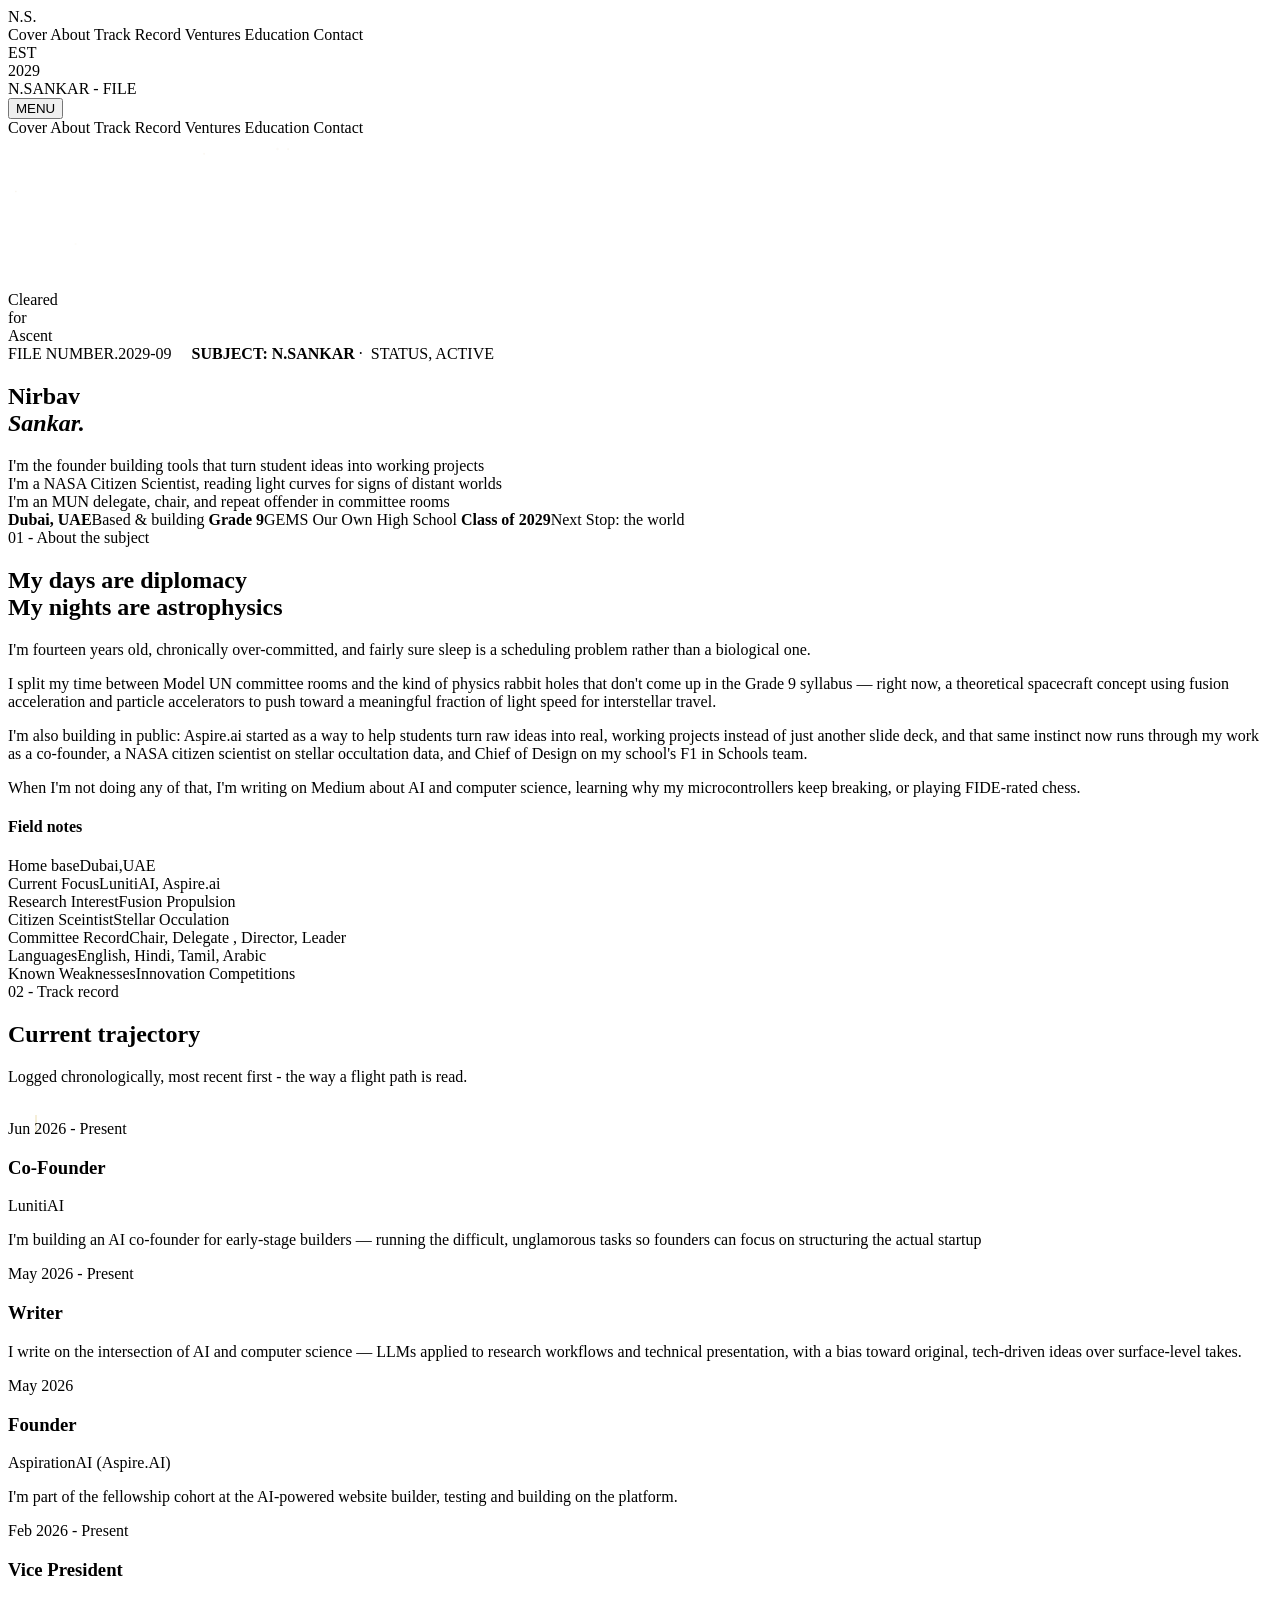
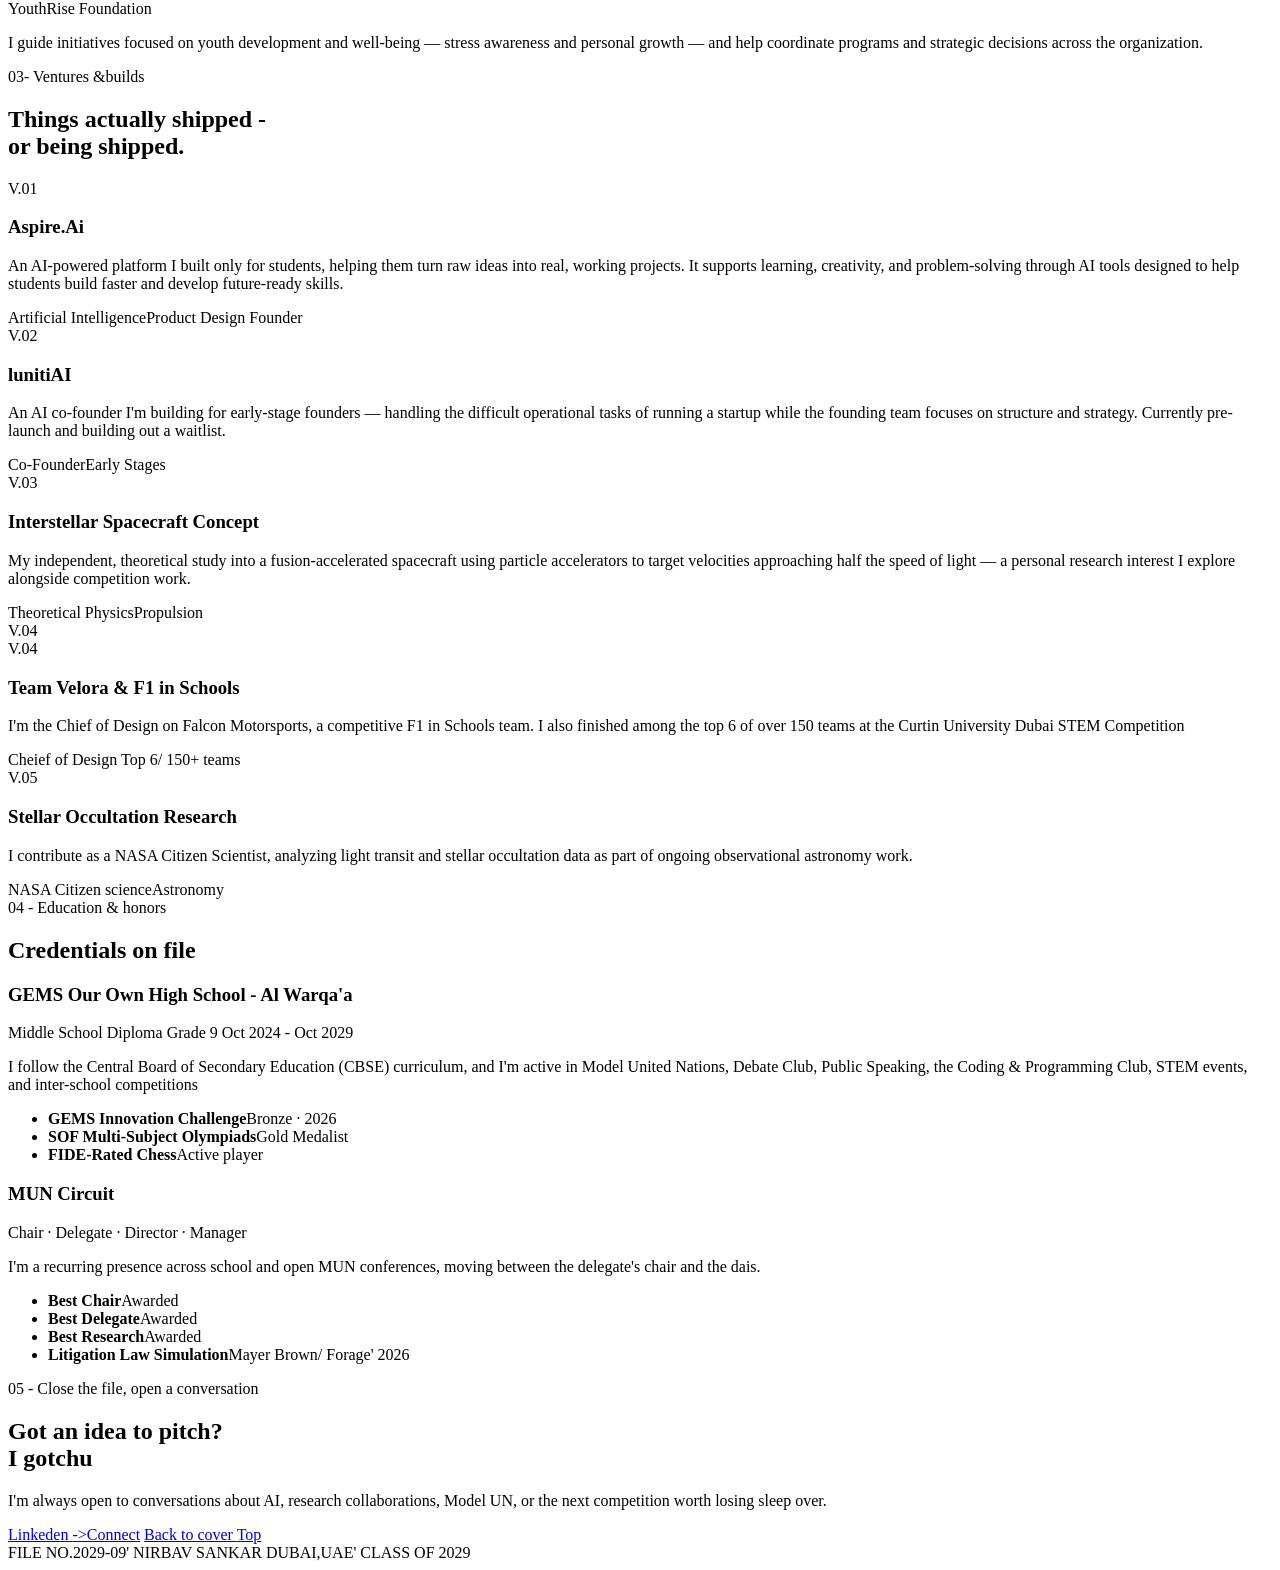
==== index.html @ a1eea2c6 "Jul 10, 2026, 2:09 PM" ====
<!DOCTYPE html>
<html lang="en">
<head>
    <meta charset="UTF-8">
    <meta name="viewport" content="width=device-width, initial-scale=1.0">
    <title>Nirbav Sankar - Case File</title>
    <meta name="description" content="Nirbav Sankar - Founder, Aspire.ai. NASA Citizen Scientist. MUN Delegate. Researcher.">
    <link rel="preconnect" href="https://fonts.googleapis.com">
    <link rel="preconnect" href="https://fonts.gstatic.com" crossorigin >
    <link href="https://fonts.googleapis.com/css2?
     family=Fraunces:opsz,wght@9..144,400,9..144,600,9..144,900&family=Public+Sans:wght@400,500,600,700&family=IBM+Plex+Mono:wght@400,500,600&display=swap" rel="stylesheet">
     <link rel="stylesheet" href="style.css">
</head>
<body>

    <nav class="rail" aria-label="Section navigation">
        <div class="rail_mark"> N.S.</div>
        <div class="rail__tabs" id="railtabs">
            <a class="rail__tab" data-target="hero">Cover</a>
            <a class="rail__tab" data-target="about">About</a>
            <a class="rail__tab" data-target="trajectory">Track Record</a>
            <a class="rail__tab" data-target="ventures">Ventures</a>
            <a class="rail__tab" data-target="education">Education</a>
            <a class="rail__tab" data-target="contact">Contact</a>
        </div>
        <div class="rail__seal">EST<br>2029</div>
      </nav>



      <div class="mobile-bar">
        <div class="mobile-bar_mark">N.SANKAR - FILE</div>
         <button class="mobile-menu" id="mobileToggle">MENU</button>
      </div>
        <div class="mobile-bar_toggle" id="mobileMenu">
            <a data-target="hero">Cover</a>
            <a data-target="about">About</a>
            <a data-target="trajectory">Track Record</a>
            <a data-target="ventures">Ventures</a>
            <a data-target="education">Education</a>
            <a data-target="contact">Contact</a>
         </div>

         
        <section id="hero">
         <canvas id="starfield"></canvas>
         <div class="hero-grid"></div>
         <div class="stamp">Cleared <br>for <br>Ascent</div>
         <div class="hero-content">
            <div class="file-tag">FILE NUMBER.2029&#8209;09 &nbsp; &nbsp; <b> SUBJECT: N.SANKAR</b>&nbsp;·&nbsp; STATUS, ACTIVE</div>
            <h1 class="name">Nirbav<br><em>Sankar.</em></h1>
            <div class="role-lines">
                <div class="role-line">I'm the founder building tools that turn student ideas into working projects</div>
                <div class="role-line">I'm a NASA Citizen Scientist, reading light curves for signs of distant worlds</div>
                <div class="role-line">I'm an MUN delegate, chair, and repeat offender in committee rooms</div>
            </div>
            <div class="hero-meta">
                <span><b>Dubai, UAE</b>Based &amp; building</span>
                <span><b>Grade 9</b>GEMS Our Own High School</span>
                <span><b>Class of 2029</b>Next Stop: the world</span>
            </div>
         </div>
        </section>
        

         <section id="about" class="on-paper">
            <div class="section-inner reveal">
                <div class="section-head">
                    <div class="eyebrow">01 - About the subject</div>
                    <h2>My days are diplomacy <br>My nights are astrophysics</h2>
                </div>
                <div class="about-grid">
                    <div class="about-copy">
                        <p class="lede">I'm fourteen years old, chronically over-committed, and fairly sure sleep is a scheduling problem rather than a biological one.</p>
                        <p>I split my time between Model UN committee rooms and the kind of physics rabbit holes that don't come up in the Grade 9 syllabus — right now, a theoretical spacecraft concept using fusion acceleration and particle accelerators to push toward a meaningful fraction of light speed for interstellar travel.</p>
                        <p>I'm also building in public: Aspire.ai started as a way to help students turn raw ideas into real, working projects instead of just another slide deck, and that same instinct now runs through my work as a co-founder, a NASA citizen scientist on stellar occultation data, and Chief of Design on my school's F1 in Schools team.</p>
                        <p>When I'm not doing any of that, I'm writing on Medium about AI and computer science, learning why my microcontrollers keep breaking, or playing FIDE-rated chess.</p>
                    </div>
                    <div class="dossier-card">
                        <h4>Field notes</h4>
                        <div class="dossier now"><span>Home base</span><span>Dubai,UAE</span></div>
                        <div class="dossier now"><span>Current Focus</span><span>LunitiAI, Aspire.ai</span></div>
                        <div class="dossier now"><span>Research Interest</span><span>Fusion Propulsion</span></div>
                        <div class="dossier now"><span>Citizen Sceintist</span><span>Stellar Occulation</span></div>
                        <div class="dossier now"><span>Committee Record</span><span>Chair, Delegate , Director, Leader</span></div>
                        <div class="dossier now"><span>Languages</span><span>English, Hindi, Tamil, Arabic</span></div>
                        <div class="dossier now"><span>Known Weaknesses</span><span>Innovation Competitions</span></div>
                    </div>
                </div>
            </div>
        </section>


        <section id="trajectory">
            <div class="section inner reveal">
                <div class="section-head">
                    <div class="eyebrow">02 - Track record</div>
                    <h2>Current trajectory</h2>
                    <p>Logged chronologically, most recent first - the way a flight path is read.
                    </p>
                </div>

                <div class="traj-wrap">
                    <div class="traj-line-cool">
                        <svg width="56" height="1" id="trajSvgHolder" style="overflow:visible;">
            <line x1="28" y1="0" x2="28" y2="1600" stroke="rgba(201,162,39,0.18)" stroke-width="2"/>
            <line x1="28" y1="0" x2="28" y2="1600" stroke="var(--brass-bright)" stroke-width="2" id="trajProgress" stroke-dasharray="1600" stroke-dashoffset="1600"/>
            </svg>
                    </div>
                </div>

            <div class="traj-item"></div>
            <div class="traj-node"></div>
            <div class="traj-date">Jun 2026 - Present</div>
            <h3>Co-Founder</h3>
            <div class="org">LunitiAI</div>
            <p class="desc">I'm building an AI co-founder for early-stage builders — running the difficult, unglamorous tasks so founders can focus on structuring the actual startup</p>
            <div>
                <div class="traj-item">
                    <div class="traj-node">
                        <div class="traj-date">May 2026 - Present</div>
                        <h3>Writer</h3>
                        <div class="Medium"></div>
                        <p class="desc">I write on the intersection of AI and computer science — LLMs applied to research workflows and technical presentation, with a bias toward original, tech-driven ideas over surface-level takes.</p>
                    </div>
                    <div class="traj-item">
                        <div class="traj-node"></div>
                        <div class="traj-date"> May 2026</div>
                        <h3>Founder</h3>
                        <div class="org">AspirationAI (Aspire.AI)</div>
                        <p class="desc"> I'm part of the fellowship cohort at the AI-powered website builder, testing and building on the platform. </p>
                    </div>
                    <div class="traj-item">
                        <div class="traj-item"></div>
                        <div class="traj-date">Feb 2026 - Present</div>
                        <h3>Vice President</h3>
                        <div class="org">YouthRise Foundation</div>
                        <p class="desc">I guide initiatives focused on youth development and well-being — stress awareness and personal growth — and help coordinate programs and strategic decisions across the organization.</p>
                    </div>
                </div>
            </div>
            </div>
        </section>

        <section id="ventures" class="on-paper">
            <div class="section-inner reveal">
                <div class="section-head">
                    <div class="eyebrow">03- Ventures &amp;builds</div>
                    <h2>Things actually shipped - <br> or being shipped.</h2>
                </div>
                <div class="venture-list">
                    <div class="venture-code">V.01</div>
                </div>
                <h3>Aspire.Ai</h3>
                <p>An AI-powered platform I built only for students, helping them turn raw ideas into real, working projects. It supports learning, creativity, and problem-solving through AI tools designed to help students build faster and develop future-ready skills.</p>
                <div class="venture-tags"><span>Artificial Intelligence</span><span>Product Design </span><span>Founder</span></div>
            </div>
            <div>
                <div class="venture">
                    <div class="venture-code">V.02</div>
                </div>
                <h3>lunitiAI</h3>
                <p>An AI co-founder I'm building for early-stage founders — handling the difficult operational tasks of running a startup while the founding team focuses on structure and strategy. Currently pre-launch and building out a waitlist.</p>
                <div class="venture-tags"><span>Co-Founder</span><span>Early Stages</span></div>
            </div>
            <div>
                <div class="venture-code">V.03</div>
            </div>
            <h3>Interstellar Spacecraft Concept</h3>
            <p>My independent, theoretical study into a fusion-accelerated spacecraft using particle accelerators to target velocities approaching half the speed of light — a personal research interest I explore alongside competition work.</p>
            <div class="venture-tags"><span>Theoretical Physics</span><span>Propulsion</span></div>
            <div>
                <div>
                    <div class="venture-code">V.04</div>
                </div>
            </div>
            <div class="venture">
                <div class="venture-code">V.04</div>
            </div>
            <h3>Team Velora & F1 in Schools</h3>
            <p>I'm the Chief of Design on Falcon Motorsports, a competitive F1 in Schools team. I also finished among the top 6 of over 150 teams at the Curtin University Dubai STEM Competition</p>
            <div class="vebture-tags'"><span>Cheief of Design</span> <span>Top 6/ 150+ teams</span></div>
            <div>
                <div>
                    <div class="venture">
                        <div class="venture-code">V.05</div>
                    </div>
                    <h3>Stellar Occultation Research</h3>
                    <p>I contribute as a NASA Citizen Scientist, analyzing light transit and stellar occultation data as part of ongoing observational astronomy work.</p>
                    <div class="venture-tags"><span>NASA Citizen science</span><span>Astronomy</span></div>
                </div>
            </div>

        </section>
         



        <section id="education">
            <div class="section-inner reveal">
                <div class="section-head">
                    <div class="eyebrow">04 - Education &amp; honors</div>
                    <h2>Credentials on file</h2>
                </div>
                <div class="ed-grid">
                    <div class="ed-block">
                        <h3>GEMS Our Own High School - Al Warqa'a</h3>
                        <div class="sub">Middle School Diploma Grade 9  Oct 2024 - Oct 2029</div>
                        <p>I follow the Central Board of Secondary Education (CBSE) curriculum, and I'm active in Model United Nations, Debate Club, Public Speaking, the Coding &amp; Programming Club, STEM events, and inter-school competitions</p>
                        <ul class="honor-list">
                            <li><b>GEMS Innovation Challenge</b><span>Bronze · 2026</span></li>
                            <li><b>SOF Multi-Subject Olympiads</b><span>Gold Medalist</span></li>
                            <li><b>FIDE-Rated Chess</b><span>Active player</span></li>
                        </ul>
                    </div>
                    <div class="ed-block">
                        <h3>MUN Circuit</h3>
                        <div class="sub">Chair · Delegate · Director · Manager</div>
                        <p>I'm a recurring presence across school and open MUN conferences, moving between the delegate's chair and the dais.</p>
                        <ul class="honor-list">
                            <li><b>Best Chair</b><span>Awarded</span></li>
                            <li><b>Best Delegate</b><span>Awarded</span></li>
                            <li><b>Best Research</b><span>Awarded</span></li>
                            <li><b>Litigation Law Simulation</S></b><span>Mayer Brown/ Forage' 2026</span></li>
                        </ul>
                    </div>
                </div>
            </div>
        </section>



        <section id="contact">
            <div class="section-inner">
                <div class="contact-inner">
                    <div>
                        <div class="eyebrow">05 - Close the file, open a conversation</div>
                        <h2>Got an idea to pitch?<br>I gotchu</h2>
                        <p>I'm always open to conversations about AI, research collaborations, Model UN, or the next competition worth losing sleep over.</p>
                    </div>
                    <div class="contact-links">
                        <a href="https://www.linkedin.com/in/nirbav-sankar-9b287b400/" target="_blank" rel="noopener">Linkeden <span> ->Connect</span></a>
                        <a href="#hero" data-target="hero">Back to cover <span>Top</span></a>
                    </div>
                </div>
            </div>
        </section>

        <main>

            <footer>
                <span>FILE NO.2029-09' NIRBAV SANKAR</span>
                <span>DUBAI,UAE' CLASS OF 2029</span>
            </footer>

            <script>
               const canvas = document.getElementById('starfield');
  const ctx = canvas.getContext('2d');
  let stars = [];
  function sizeCanvas(){
    canvas.width = canvas.offsetWidth;
    canvas.height = canvas.offsetHeight;
    const count = Math.floor((canvas.width * canvas.height) / 9000);
    stars = Array.from({length: count}, () => ({
      x: Math.random() * canvas.width,
      y: Math.random() * canvas.height,
      r: Math.random() * 1.3 + 0.2,
      phase: Math.random() * Math.PI * 2,
      speed: 0.4 + Math.random() * 0.8
    }));
  }
  let t = 0;
  const prefersReduced = window.matchMedia('(prefers-reduced-motion: reduce)').matches;
  function drawStars(){
    ctx.clearRect(0,0,canvas.width,canvas.height);
    ctx.fillStyle = '#F1E9D8';
    stars.forEach(s => {
      const twinkle = prefersReduced ? 1 : (0.5 + 0.5 * Math.sin(t * s.speed + s.phase));
      ctx.globalAlpha = 0.15 + twinkle * 0.55;
      ctx.beginPath();
      ctx.arc(s.x, s.y, s.r, 0, Math.PI*2);
      ctx.fill();
    });
    ctx.globalAlpha = 1;
    t += 0.02;
    if(!prefersReduced) requestAnimationFrame(drawStars);
  }
  sizeCanvas();
  drawStars();
  window.addEventListener('resize', sizeCanvas);

  // ---------- Reveal on scroll ----------
  const revealEls = document.querySelectorAll('.reveal');
  const io = new IntersectionObserver((entries) => {
    entries.forEach(e => { if(e.isIntersecting) e.target.classList.add('in'); });
  }, { threshold: 0.12 });
  revealEls.forEach(el => io.observe(el));

  // ---------- Trajectory line progress + node activation ----------
  const trajSection = document.getElementById('trajectory');
  const trajProgress = document.getElementById('trajProgress');
  const trajItems = document.querySelectorAll('.traj-item');
  const trajLineHolder = document.getElementById('trajSvgHolder');

  function updateTrajectory(){
    const wrap = document.querySelector('.traj-wrap');
    if(!wrap) return;
    const totalHeight = wrap.offsetHeight;
    trajLineHolder.querySelectorAll('line').forEach(l => {
      l.setAttribute('y2', totalHeight);
    });
    trajProgress.setAttribute('stroke-dasharray', totalHeight);

    const rect = wrap.getBoundingClientRect();
    const viewportCenter = window.innerHeight * 0.6;
    let progressPx = viewportCenter - rect.top;
    progressPx = Math.max(0, Math.min(totalHeight, progressPx));
    trajProgress.setAttribute('stroke-dashoffset', totalHeight - progressPx);

    trajItems.forEach(item => {
      const r = item.getBoundingClientRect();
      if(r.top < viewportCenter){ item.classList.add('active'); }
      else { item.classList.remove('active'); }
    });
  }
  window.addEventListener('scroll', updateTrajectory, { passive:true });
  window.addEventListener('resize', updateTrajectory);
  updateTrajectory();

  // ---------- Nav: active tab + smooth scroll ----------
  const tabs = document.querySelectorAll('.rail__tab, .mobile-menu a, .contact-links a[data-target]');
  const sections = document.querySelectorAll('main section, #hero');
  tabs.forEach(tab => {
    tab.addEventListener('click', (e) => {
      e.preventDefault();
      const id = tab.getAttribute('data-target');
      document.getElementById(id).scrollIntoView({ behavior: prefersReduced ? 'auto' : 'smooth' });
      document.getElementById('mobileMenu').classList.remove('open');
    });
  });

  const railTabs = document.querySelectorAll('.rail__tab');
  const spy = new IntersectionObserver((entries) => {
    entries.forEach(entry => {
      const id = entry.target.id;
      const link = document.querySelector(`.rail__tab[data-target="${id}"]`);
      if(!link) return;
      if(entry.isIntersecting){
        railTabs.forEach(t => t.classList.remove('active'));
        link.classList.add('active');
      }
    });
  }, { threshold: 0.4, rootMargin: '-20% 0px -60% 0px' });
  document.querySelectorAll('main section, #hero').forEach(s => spy.observe(s));

  // ---------- Mobile menu ----------
  document.getElementById('mobileToggle').addEventListener('click', () => {
    document.getElementById('mobileMenu').classList.toggle('open');
  });
</script>
        </main>
      
    
</body>
</html>
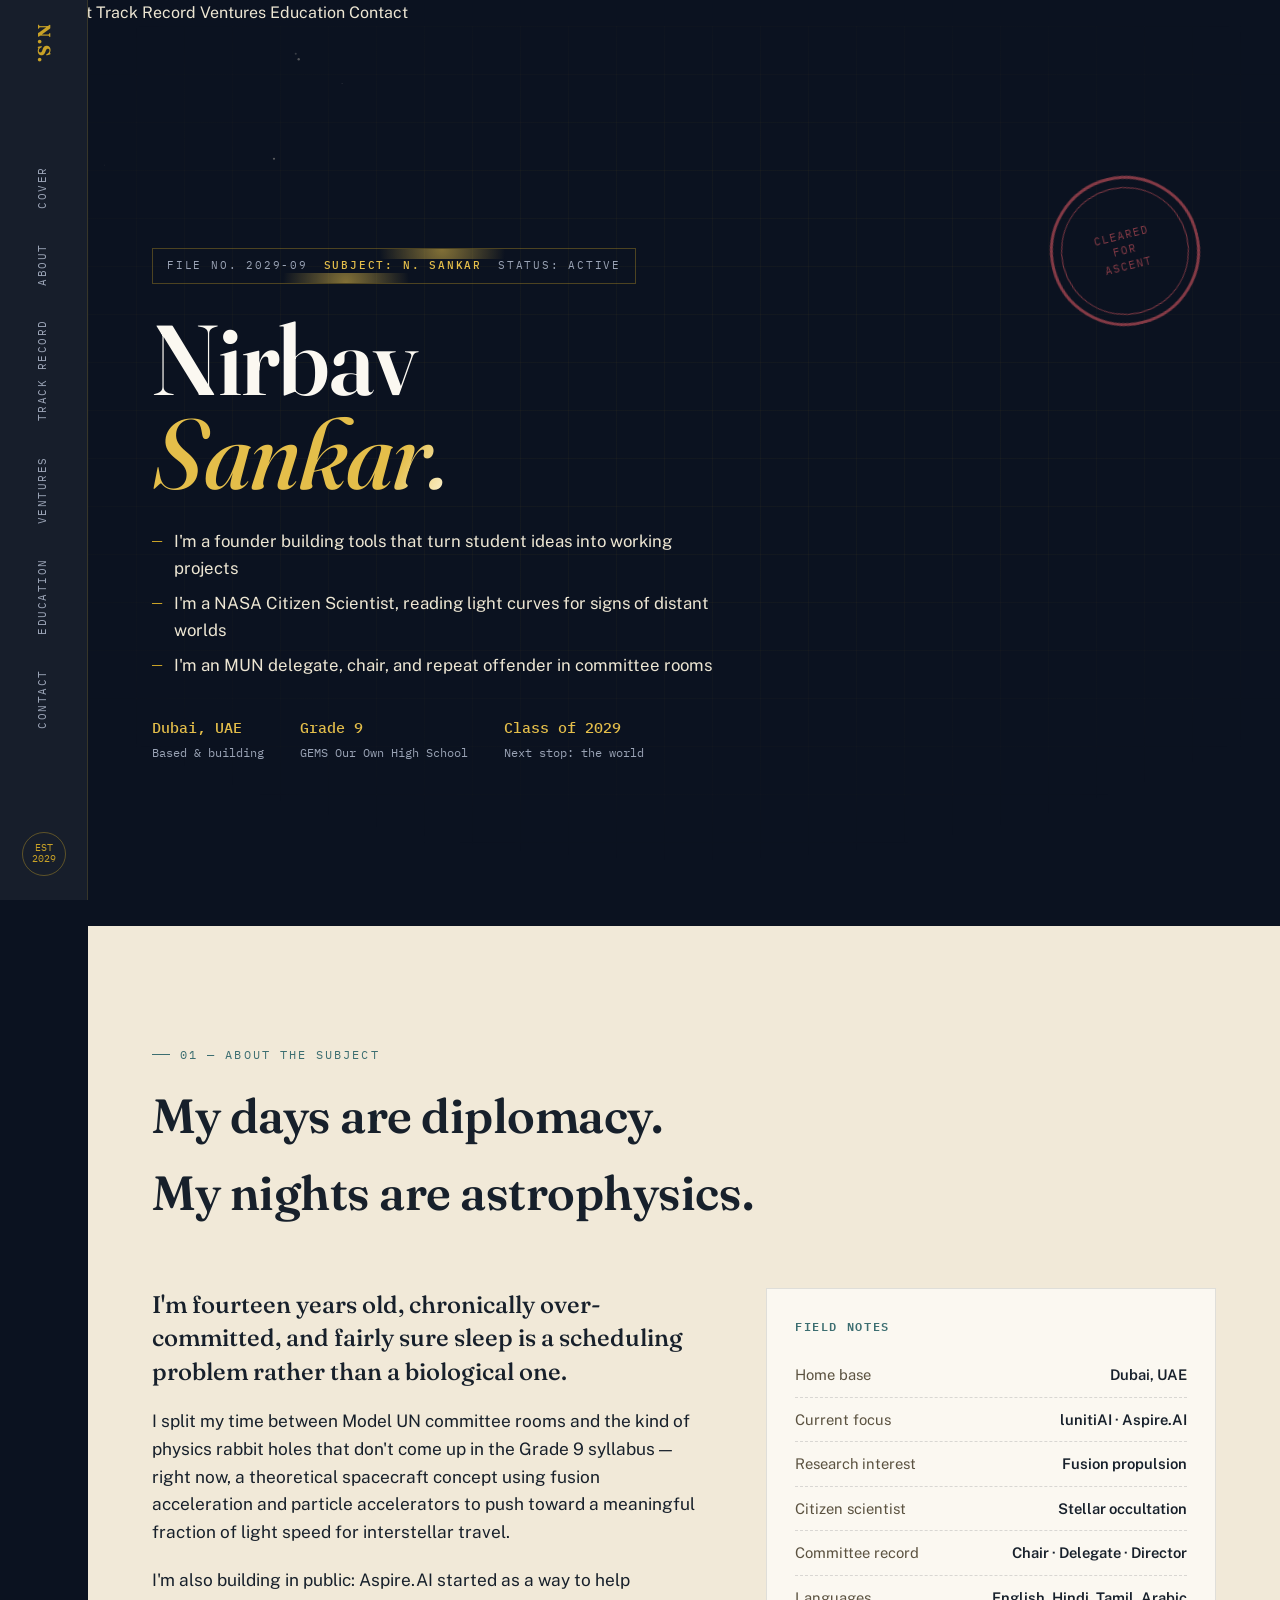
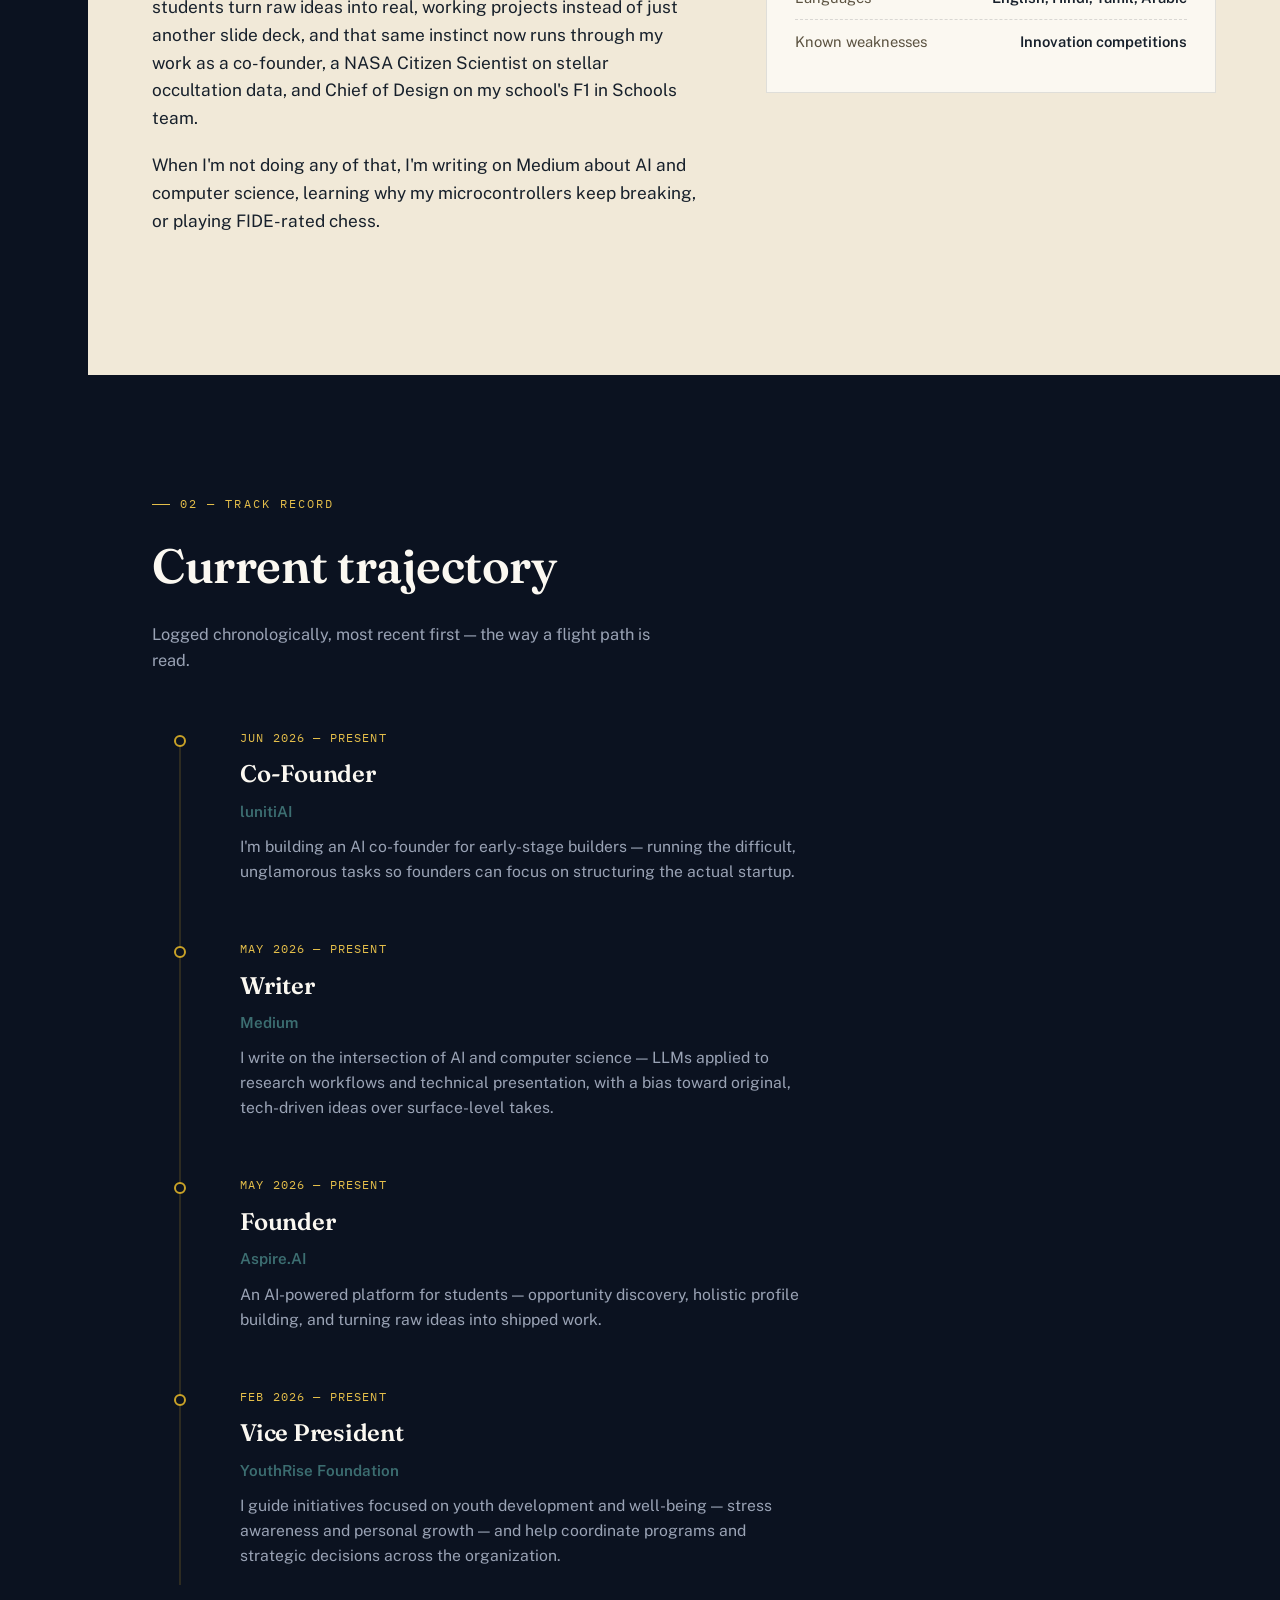
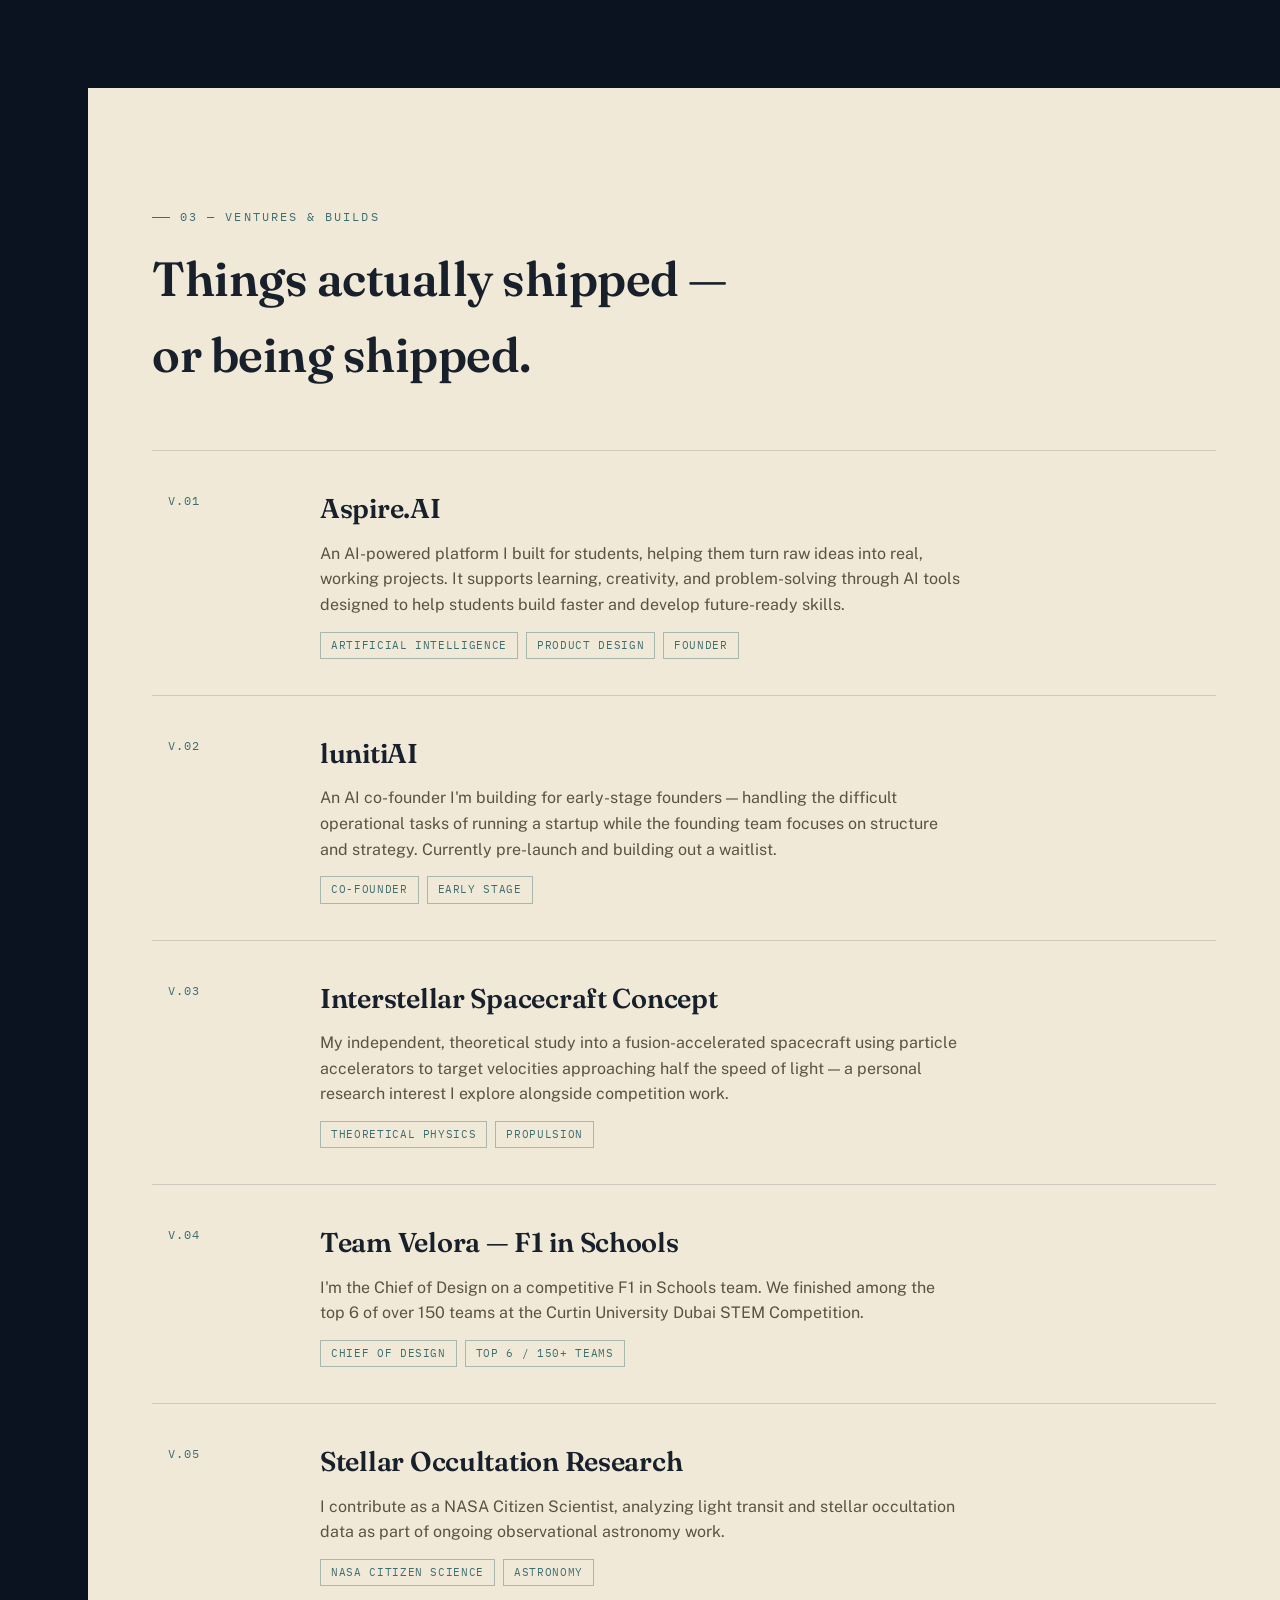
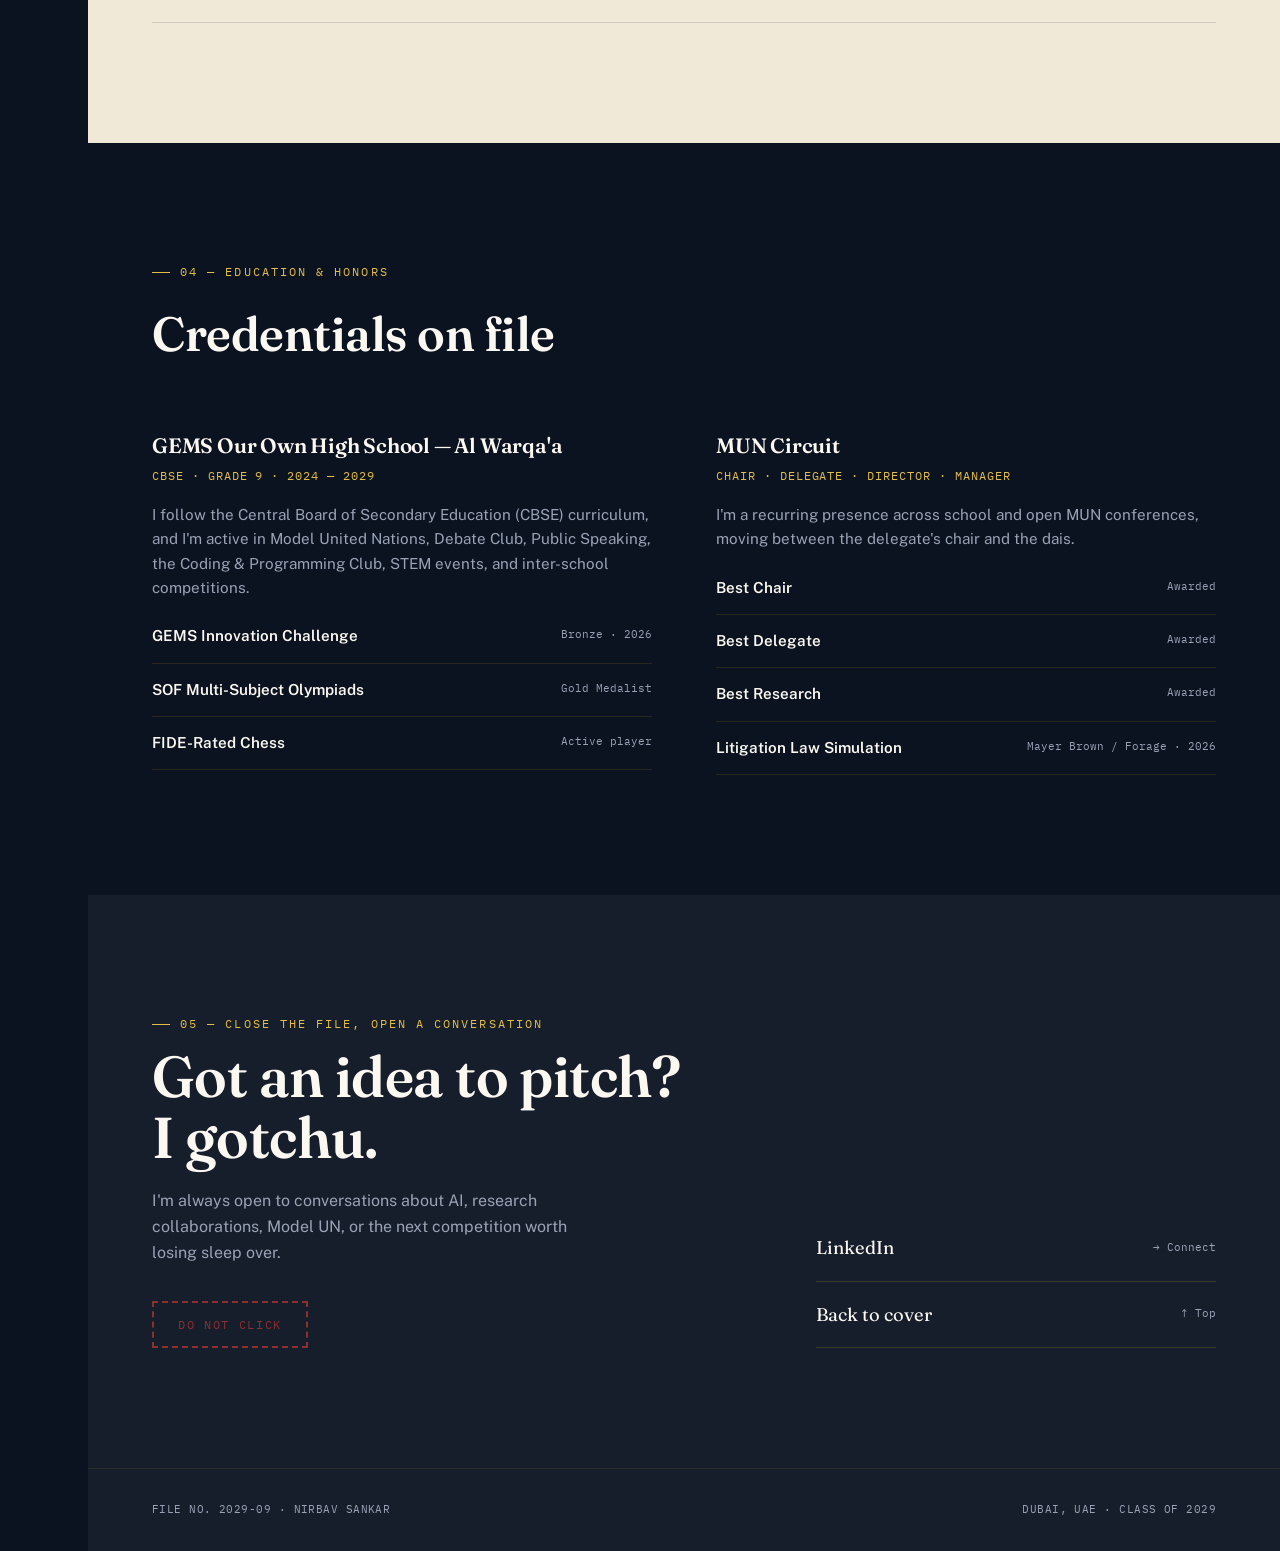
==== commit 3ac6d0e6: "Jul 10, 2026, 2:44 PM" ====
--- a/index.html
+++ b/index.html
@@ -1,260 +1,285 @@
 <!DOCTYPE html>
 <html lang="en">
 <head>
-    <meta charset="UTF-8">
-    <meta name="viewport" content="width=device-width, initial-scale=1.0">
-    <title>Nirbav Sankar - Case File</title>
-    <meta name="description" content="Nirbav Sankar - Founder, Aspire.ai. NASA Citizen Scientist. MUN Delegate. Researcher.">
-    <link rel="preconnect" href="https://fonts.googleapis.com">
-    <link rel="preconnect" href="https://fonts.gstatic.com" crossorigin >
-    <link href="https://fonts.googleapis.com/css2?
-     family=Fraunces:opsz,wght@9..144,400,9..144,600,9..144,900&family=Public+Sans:wght@400,500,600,700&family=IBM+Plex+Mono:wght@400,500,600&display=swap" rel="stylesheet">
-     <link rel="stylesheet" href="style.css">
+  <meta charset="UTF-8">
+  <meta name="viewport" content="width=device-width, initial-scale=1.0">
+  <title>Nirbav Sankar — Case File</title>
+  <meta name="description" content="Nirbav Sankar — Founder, Aspire.AI. NASA Citizen Scientist. MUN Delegate. Researcher.">
+  <link rel="preconnect" href="https://fonts.googleapis.com">
+  <link rel="preconnect" href="https://fonts.gstatic.com" crossorigin>
+  <link href="https://fonts.googleapis.com/css2?family=Fraunces:ital,opsz,wght@0,9..144,400;0,9..144,600;0,9..144,900;1,9..144,500&family=Public+Sans:wght@400;500;600;700&family=IBM+Plex+Mono:wght@400;500;600&display=swap" rel="stylesheet">
+  <link rel="stylesheet" href="style.css">
 </head>
 <body>
 
-    <nav class="rail" aria-label="Section navigation">
-        <div class="rail_mark"> N.S.</div>
-        <div class="rail__tabs" id="railtabs">
-            <a class="rail__tab" data-target="hero">Cover</a>
-            <a class="rail__tab" data-target="about">About</a>
-            <a class="rail__tab" data-target="trajectory">Track Record</a>
-            <a class="rail__tab" data-target="ventures">Ventures</a>
-            <a class="rail__tab" data-target="education">Education</a>
-            <a class="rail__tab" data-target="contact">Contact</a>
-        </div>
-        <div class="rail__seal">EST<br>2029</div>
-      </nav>
-
-
-
-      <div class="mobile-bar">
-        <div class="mobile-bar_mark">N.SANKAR - FILE</div>
-         <button class="mobile-menu" id="mobileToggle">MENU</button>
+  <!-- click spark layer -->
+  <canvas id="sparkCanvas" aria-hidden="true"></canvas>
+
+  <nav class="rail" aria-label="Section navigation">
+    <div class="rail__mark">N.S.</div>
+    <div class="rail__tabs" id="railTabs">
+      <a class="rail__tab" data-target="hero" data-text="Cover">Cover</a>
+      <a class="rail__tab" data-target="about" data-text="About">About</a>
+      <a class="rail__tab" data-target="trajectory" data-text="Track Record">Track Record</a>
+      <a class="rail__tab" data-target="ventures" data-text="Ventures">Ventures</a>
+      <a class="rail__tab" data-target="education" data-text="Education">Education</a>
+      <a class="rail__tab" data-target="contact" data-text="Contact">Contact</a>
+    </div>
+    <div class="rail__seal" id="railSeal" title="">EST<br>2029</div>
+  </nav>
+
+  <div class="mobile-bar">
+    <div class="mobile-bar__mark">N.SANKAR — FILE</div>
+    <button class="mobile-bar__toggle" id="mobileToggle" aria-expanded="false" aria-controls="mobileMenu">Menu</button>
+  </div>
+  <div class="mobile-menu" id="mobileMenu">
+    <a data-target="hero">Cover</a>
+    <a data-target="about">About</a>
+    <a data-target="trajectory">Track Record</a>
+    <a data-target="ventures">Ventures</a>
+    <a data-target="education">Education</a>
+    <a data-target="contact">Contact</a>
+  </div>
+
+  <main>
+
+    <!-- ================= HERO ================= -->
+    <section id="hero">
+      <canvas id="starfield"></canvas>
+      <div class="hero-grid"></div>
+      <div class="stamp" id="stamp">Cleared<br>for<br>Ascent</div>
+      <div class="hero-content">
+        <div class="file-tag star-border"><span>FILE NO. 2029-09</span><b>SUBJECT: N. SANKAR</b><span>STATUS: ACTIVE</span></div>
+        <h1 class="name"><span class="decrypt" data-text="Nirbav">Nirbav</span><br><em class="decrypt shiny" data-text="Sankar.">Sankar.</em></h1>
+        <div class="role-lines">
+          <div class="role-line">I'm a founder building tools that turn student ideas into working projects</div>
+          <div class="role-line">I'm a NASA Citizen Scientist, reading light curves for signs of distant worlds</div>
+          <div class="role-line">I'm an MUN delegate, chair, and repeat offender in committee rooms</div>
+        </div>
+        <div class="hero-meta">
+          <span><b>Dubai, UAE</b>Based &amp; building</span>
+          <span><b>Grade 9</b>GEMS Our Own High School</span>
+          <span><b>Class of 2029</b>Next stop: the world</span>
+        </div>
       </div>
-        <div class="mobile-bar_toggle" id="mobileMenu">
-            <a data-target="hero">Cover</a>
-            <a data-target="about">About</a>
-            <a data-target="trajectory">Track Record</a>
-            <a data-target="ventures">Ventures</a>
-            <a data-target="education">Education</a>
-            <a data-target="contact">Contact</a>
-         </div>
-
-         
-        <section id="hero">
-         <canvas id="starfield"></canvas>
-         <div class="hero-grid"></div>
-         <div class="stamp">Cleared <br>for <br>Ascent</div>
-         <div class="hero-content">
-            <div class="file-tag">FILE NUMBER.2029&#8209;09 &nbsp; &nbsp; <b> SUBJECT: N.SANKAR</b>&nbsp;·&nbsp; STATUS, ACTIVE</div>
-            <h1 class="name">Nirbav<br><em>Sankar.</em></h1>
-            <div class="role-lines">
-                <div class="role-line">I'm the founder building tools that turn student ideas into working projects</div>
-                <div class="role-line">I'm a NASA Citizen Scientist, reading light curves for signs of distant worlds</div>
-                <div class="role-line">I'm an MUN delegate, chair, and repeat offender in committee rooms</div>
-            </div>
-            <div class="hero-meta">
-                <span><b>Dubai, UAE</b>Based &amp; building</span>
-                <span><b>Grade 9</b>GEMS Our Own High School</span>
-                <span><b>Class of 2029</b>Next Stop: the world</span>
-            </div>
-         </div>
-        </section>
-        
-
-         <section id="about" class="on-paper">
-            <div class="section-inner reveal">
-                <div class="section-head">
-                    <div class="eyebrow">01 - About the subject</div>
-                    <h2>My days are diplomacy <br>My nights are astrophysics</h2>
-                </div>
-                <div class="about-grid">
-                    <div class="about-copy">
-                        <p class="lede">I'm fourteen years old, chronically over-committed, and fairly sure sleep is a scheduling problem rather than a biological one.</p>
-                        <p>I split my time between Model UN committee rooms and the kind of physics rabbit holes that don't come up in the Grade 9 syllabus — right now, a theoretical spacecraft concept using fusion acceleration and particle accelerators to push toward a meaningful fraction of light speed for interstellar travel.</p>
-                        <p>I'm also building in public: Aspire.ai started as a way to help students turn raw ideas into real, working projects instead of just another slide deck, and that same instinct now runs through my work as a co-founder, a NASA citizen scientist on stellar occultation data, and Chief of Design on my school's F1 in Schools team.</p>
-                        <p>When I'm not doing any of that, I'm writing on Medium about AI and computer science, learning why my microcontrollers keep breaking, or playing FIDE-rated chess.</p>
-                    </div>
-                    <div class="dossier-card">
-                        <h4>Field notes</h4>
-                        <div class="dossier now"><span>Home base</span><span>Dubai,UAE</span></div>
-                        <div class="dossier now"><span>Current Focus</span><span>LunitiAI, Aspire.ai</span></div>
-                        <div class="dossier now"><span>Research Interest</span><span>Fusion Propulsion</span></div>
-                        <div class="dossier now"><span>Citizen Sceintist</span><span>Stellar Occulation</span></div>
-                        <div class="dossier now"><span>Committee Record</span><span>Chair, Delegate , Director, Leader</span></div>
-                        <div class="dossier now"><span>Languages</span><span>English, Hindi, Tamil, Arabic</span></div>
-                        <div class="dossier now"><span>Known Weaknesses</span><span>Innovation Competitions</span></div>
-                    </div>
-                </div>
-            </div>
-        </section>
-
-
-        <section id="trajectory">
-            <div class="section inner reveal">
-                <div class="section-head">
-                    <div class="eyebrow">02 - Track record</div>
-                    <h2>Current trajectory</h2>
-                    <p>Logged chronologically, most recent first - the way a flight path is read.
-                    </p>
-                </div>
-
-                <div class="traj-wrap">
-                    <div class="traj-line-cool">
-                        <svg width="56" height="1" id="trajSvgHolder" style="overflow:visible;">
-            <line x1="28" y1="0" x2="28" y2="1600" stroke="rgba(201,162,39,0.18)" stroke-width="2"/>
-            <line x1="28" y1="0" x2="28" y2="1600" stroke="var(--brass-bright)" stroke-width="2" id="trajProgress" stroke-dasharray="1600" stroke-dashoffset="1600"/>
+    </section>
+
+    <!-- ================= ABOUT ================= -->
+    <section id="about" class="on-paper">
+      <div class="section-inner reveal">
+        <div class="section-head">
+          <div class="eyebrow">01 — About the subject</div>
+          <h2>My days are diplomacy.<br>My nights are astrophysics.</h2>
+        </div>
+        <div class="about-grid">
+          <div class="about-copy">
+            <p class="lede">I'm fourteen years old, chronically over-committed, and fairly sure sleep is a scheduling problem rather than a biological one.</p>
+            <p>I split my time between Model UN committee rooms and the kind of physics rabbit holes that don't come up in the Grade 9 syllabus — right now, a theoretical spacecraft concept using fusion acceleration and particle accelerators to push toward a meaningful fraction of light speed for interstellar travel.</p>
+            <p>I'm also building in public: Aspire.AI started as a way to help students turn raw ideas into real, working projects instead of just another slide deck, and that same instinct now runs through my work as a co-founder, a NASA Citizen Scientist on stellar occultation data, and Chief of Design on my school's F1 in Schools team.</p>
+            <p>When I'm not doing any of that, I'm writing on Medium about AI and computer science, learning why my microcontrollers keep breaking, or playing FIDE-rated chess.</p>
+          </div>
+          <div class="dossier-card spotlight">
+            <h4>Field notes</h4>
+            <div class="dossier-row"><span>Home base</span><span>Dubai, UAE</span></div>
+            <div class="dossier-row"><span>Current focus</span><span>lunitiAI · Aspire.AI</span></div>
+            <div class="dossier-row"><span>Research interest</span><span>Fusion propulsion</span></div>
+            <div class="dossier-row"><span>Citizen scientist</span><span>Stellar occultation</span></div>
+            <div class="dossier-row"><span>Committee record</span><span>Chair · Delegate · Director</span></div>
+            <div class="dossier-row"><span>Languages</span><span>English, Hindi, Tamil, Arabic</span></div>
+            <div class="dossier-row"><span>Known weaknesses</span><span>Innovation competitions</span></div>
+          </div>
+        </div>
+      </div>
+    </section>
+
+    <!-- ================= TRAJECTORY ================= -->
+    <section id="trajectory">
+      <div class="section-inner reveal">
+        <div class="section-head">
+          <div class="eyebrow">02 — Track record</div>
+          <h2>Current trajectory</h2>
+          <p>Logged chronologically, most recent first — the way a flight path is read.</p>
+        </div>
+
+        <div class="traj-wrap">
+          <div class="traj-line-col">
+            <svg width="56" height="1" id="trajSvgHolder" style="overflow:visible;">
+              <line x1="28" y1="0" x2="28" y2="1600" stroke="rgba(201,162,39,0.18)" stroke-width="2"/>
+              <line x1="28" y1="0" x2="28" y2="1600" stroke="var(--brass-bright)" stroke-width="2" id="trajProgress" stroke-dasharray="1600" stroke-dashoffset="1600"/>
             </svg>
-                    </div>
-                </div>
-
-            <div class="traj-item"></div>
-            <div class="traj-node"></div>
-            <div class="traj-date">Jun 2026 - Present</div>
-            <h3>Co-Founder</h3>
-            <div class="org">LunitiAI</div>
-            <p class="desc">I'm building an AI co-founder for early-stage builders — running the difficult, unglamorous tasks so founders can focus on structuring the actual startup</p>
+          </div>
+
+          <div class="traj-items">
+            <div class="traj-item">
+              <div class="traj-node"></div>
+              <div class="traj-date">Jun 2026 — Present</div>
+              <h3>Co-Founder</h3>
+              <div class="org">lunitiAI</div>
+              <p class="desc">I'm building an AI co-founder for early-stage builders — running the difficult, unglamorous tasks so founders can focus on structuring the actual startup.</p>
+            </div>
+
+            <div class="traj-item">
+              <div class="traj-node"></div>
+              <div class="traj-date">May 2026 — Present</div>
+              <h3>Writer</h3>
+              <div class="org">Medium</div>
+              <p class="desc">I write on the intersection of AI and computer science — LLMs applied to research workflows and technical presentation, with a bias toward original, tech-driven ideas over surface-level takes.</p>
+            </div>
+
+            <div class="traj-item">
+              <div class="traj-node"></div>
+              <div class="traj-date">May 2026 — Present</div>
+              <h3>Founder</h3>
+              <div class="org">Aspire.AI</div>
+              <p class="desc">An AI-powered platform for students — opportunity discovery, holistic profile building, and turning raw ideas into shipped work.</p>
+            </div>
+
+            <div class="traj-item">
+              <div class="traj-node"></div>
+              <div class="traj-date">Feb 2026 — Present</div>
+              <h3>Vice President</h3>
+              <div class="org">YouthRise Foundation</div>
+              <p class="desc">I guide initiatives focused on youth development and well-being — stress awareness and personal growth — and help coordinate programs and strategic decisions across the organization.</p>
+            </div>
+          </div>
+        </div>
+      </div>
+    </section>
+
+    <!-- ================= VENTURES ================= -->
+    <section id="ventures" class="on-paper">
+      <div class="section-inner reveal">
+        <div class="section-head">
+          <div class="eyebrow">03 — Ventures &amp; builds</div>
+          <h2>Things actually shipped —<br>or being shipped.</h2>
+        </div>
+        <div class="venture-list">
+
+          <div class="venture spotlight">
+            <div class="venture-code">V.01</div>
             <div>
-                <div class="traj-item">
-                    <div class="traj-node">
-                        <div class="traj-date">May 2026 - Present</div>
-                        <h3>Writer</h3>
-                        <div class="Medium"></div>
-                        <p class="desc">I write on the intersection of AI and computer science — LLMs applied to research workflows and technical presentation, with a bias toward original, tech-driven ideas over surface-level takes.</p>
-                    </div>
-                    <div class="traj-item">
-                        <div class="traj-node"></div>
-                        <div class="traj-date"> May 2026</div>
-                        <h3>Founder</h3>
-                        <div class="org">AspirationAI (Aspire.AI)</div>
-                        <p class="desc"> I'm part of the fellowship cohort at the AI-powered website builder, testing and building on the platform. </p>
-                    </div>
-                    <div class="traj-item">
-                        <div class="traj-item"></div>
-                        <div class="traj-date">Feb 2026 - Present</div>
-                        <h3>Vice President</h3>
-                        <div class="org">YouthRise Foundation</div>
-                        <p class="desc">I guide initiatives focused on youth development and well-being — stress awareness and personal growth — and help coordinate programs and strategic decisions across the organization.</p>
-                    </div>
-                </div>
-            </div>
-            </div>
-        </section>
-
-        <section id="ventures" class="on-paper">
-            <div class="section-inner reveal">
-                <div class="section-head">
-                    <div class="eyebrow">03- Ventures &amp;builds</div>
-                    <h2>Things actually shipped - <br> or being shipped.</h2>
-                </div>
-                <div class="venture-list">
-                    <div class="venture-code">V.01</div>
-                </div>
-                <h3>Aspire.Ai</h3>
-                <p>An AI-powered platform I built only for students, helping them turn raw ideas into real, working projects. It supports learning, creativity, and problem-solving through AI tools designed to help students build faster and develop future-ready skills.</p>
-                <div class="venture-tags"><span>Artificial Intelligence</span><span>Product Design </span><span>Founder</span></div>
-            </div>
+              <h3>Aspire.AI</h3>
+              <p>An AI-powered platform I built for students, helping them turn raw ideas into real, working projects. It supports learning, creativity, and problem-solving through AI tools designed to help students build faster and develop future-ready skills.</p>
+              <div class="venture-tags"><span>Artificial Intelligence</span><span>Product Design</span><span>Founder</span></div>
+            </div>
+          </div>
+
+          <div class="venture spotlight">
+            <div class="venture-code">V.02</div>
             <div>
-                <div class="venture">
-                    <div class="venture-code">V.02</div>
-                </div>
-                <h3>lunitiAI</h3>
-                <p>An AI co-founder I'm building for early-stage founders — handling the difficult operational tasks of running a startup while the founding team focuses on structure and strategy. Currently pre-launch and building out a waitlist.</p>
-                <div class="venture-tags"><span>Co-Founder</span><span>Early Stages</span></div>
-            </div>
+              <h3>lunitiAI</h3>
+              <p>An AI co-founder I'm building for early-stage founders — handling the difficult operational tasks of running a startup while the founding team focuses on structure and strategy. Currently pre-launch and building out a waitlist.</p>
+              <div class="venture-tags"><span>Co-Founder</span><span>Early Stage</span></div>
+            </div>
+          </div>
+
+          <div class="venture spotlight">
+            <div class="venture-code">V.03</div>
             <div>
-                <div class="venture-code">V.03</div>
-            </div>
-            <h3>Interstellar Spacecraft Concept</h3>
-            <p>My independent, theoretical study into a fusion-accelerated spacecraft using particle accelerators to target velocities approaching half the speed of light — a personal research interest I explore alongside competition work.</p>
-            <div class="venture-tags"><span>Theoretical Physics</span><span>Propulsion</span></div>
+              <h3>Interstellar Spacecraft Concept</h3>
+              <p>My independent, theoretical study into a fusion-accelerated spacecraft using particle accelerators to target velocities approaching half the speed of light — a personal research interest I explore alongside competition work.</p>
+              <div class="venture-tags"><span>Theoretical Physics</span><span>Propulsion</span></div>
+            </div>
+          </div>
+
+          <div class="venture spotlight">
+            <div class="venture-code">V.04</div>
             <div>
-                <div>
-                    <div class="venture-code">V.04</div>
-                </div>
-            </div>
-            <div class="venture">
-                <div class="venture-code">V.04</div>
-            </div>
-            <h3>Team Velora & F1 in Schools</h3>
-            <p>I'm the Chief of Design on Falcon Motorsports, a competitive F1 in Schools team. I also finished among the top 6 of over 150 teams at the Curtin University Dubai STEM Competition</p>
-            <div class="vebture-tags'"><span>Cheief of Design</span> <span>Top 6/ 150+ teams</span></div>
+              <h3>Team Velora — F1 in Schools</h3>
+              <p>I'm the Chief of Design on a competitive F1 in Schools team. We finished among the top 6 of over 150 teams at the Curtin University Dubai STEM Competition.</p>
+              <div class="venture-tags"><span>Chief of Design</span><span>Top 6 / 150+ teams</span></div>
+            </div>
+          </div>
+
+          <div class="venture spotlight">
+            <div class="venture-code">V.05</div>
             <div>
-                <div>
-                    <div class="venture">
-                        <div class="venture-code">V.05</div>
-                    </div>
-                    <h3>Stellar Occultation Research</h3>
-                    <p>I contribute as a NASA Citizen Scientist, analyzing light transit and stellar occultation data as part of ongoing observational astronomy work.</p>
-                    <div class="venture-tags"><span>NASA Citizen science</span><span>Astronomy</span></div>
-                </div>
-            </div>
-
-        </section>
-         
-
-
-
-        <section id="education">
-            <div class="section-inner reveal">
-                <div class="section-head">
-                    <div class="eyebrow">04 - Education &amp; honors</div>
-                    <h2>Credentials on file</h2>
-                </div>
-                <div class="ed-grid">
-                    <div class="ed-block">
-                        <h3>GEMS Our Own High School - Al Warqa'a</h3>
-                        <div class="sub">Middle School Diploma Grade 9  Oct 2024 - Oct 2029</div>
-                        <p>I follow the Central Board of Secondary Education (CBSE) curriculum, and I'm active in Model United Nations, Debate Club, Public Speaking, the Coding &amp; Programming Club, STEM events, and inter-school competitions</p>
-                        <ul class="honor-list">
-                            <li><b>GEMS Innovation Challenge</b><span>Bronze · 2026</span></li>
-                            <li><b>SOF Multi-Subject Olympiads</b><span>Gold Medalist</span></li>
-                            <li><b>FIDE-Rated Chess</b><span>Active player</span></li>
-                        </ul>
-                    </div>
-                    <div class="ed-block">
-                        <h3>MUN Circuit</h3>
-                        <div class="sub">Chair · Delegate · Director · Manager</div>
-                        <p>I'm a recurring presence across school and open MUN conferences, moving between the delegate's chair and the dais.</p>
-                        <ul class="honor-list">
-                            <li><b>Best Chair</b><span>Awarded</span></li>
-                            <li><b>Best Delegate</b><span>Awarded</span></li>
-                            <li><b>Best Research</b><span>Awarded</span></li>
-                            <li><b>Litigation Law Simulation</S></b><span>Mayer Brown/ Forage' 2026</span></li>
-                        </ul>
-                    </div>
-                </div>
-            </div>
-        </section>
-
-
-
-        <section id="contact">
-            <div class="section-inner">
-                <div class="contact-inner">
-                    <div>
-                        <div class="eyebrow">05 - Close the file, open a conversation</div>
-                        <h2>Got an idea to pitch?<br>I gotchu</h2>
-                        <p>I'm always open to conversations about AI, research collaborations, Model UN, or the next competition worth losing sleep over.</p>
-                    </div>
-                    <div class="contact-links">
-                        <a href="https://www.linkedin.com/in/nirbav-sankar-9b287b400/" target="_blank" rel="noopener">Linkeden <span> ->Connect</span></a>
-                        <a href="#hero" data-target="hero">Back to cover <span>Top</span></a>
-                    </div>
-                </div>
-            </div>
-        </section>
-
-        <main>
-
-            <footer>
-                <span>FILE NO.2029-09' NIRBAV SANKAR</span>
-                <span>DUBAI,UAE' CLASS OF 2029</span>
-            </footer>
-
-            <script>
-               const canvas = document.getElementById('starfield');
+              <h3>Stellar Occultation Research</h3>
+              <p>I contribute as a NASA Citizen Scientist, analyzing light transit and stellar occultation data as part of ongoing observational astronomy work.</p>
+              <div class="venture-tags"><span>NASA Citizen Science</span><span>Astronomy</span></div>
+            </div>
+          </div>
+
+        </div>
+      </div>
+    </section>
+
+    <!-- ================= EDUCATION ================= -->
+    <section id="education">
+      <div class="section-inner reveal">
+        <div class="section-head">
+          <div class="eyebrow">04 — Education &amp; honors</div>
+          <h2>Credentials on file</h2>
+        </div>
+        <div class="ed-grid">
+          <div class="ed-block">
+            <h3>GEMS Our Own High School — Al Warqa'a</h3>
+            <div class="sub">CBSE · Grade 9 · 2024 — 2029</div>
+            <p>I follow the Central Board of Secondary Education (CBSE) curriculum, and I'm active in Model United Nations, Debate Club, Public Speaking, the Coding &amp; Programming Club, STEM events, and inter-school competitions.</p>
+            <ul class="honor-list">
+              <li><b>GEMS Innovation Challenge</b><span>Bronze · 2026</span></li>
+              <li><b>SOF Multi-Subject Olympiads</b><span>Gold Medalist</span></li>
+              <li><b>FIDE-Rated Chess</b><span>Active player</span></li>
+            </ul>
+          </div>
+          <div class="ed-block">
+            <h3>MUN Circuit</h3>
+            <div class="sub">Chair · Delegate · Director · Manager</div>
+            <p>I'm a recurring presence across school and open MUN conferences, moving between the delegate's chair and the dais.</p>
+            <ul class="honor-list">
+              <li><b>Best Chair</b><span>Awarded</span></li>
+              <li><b>Best Delegate</b><span>Awarded</span></li>
+              <li><b>Best Research</b><span>Awarded</span></li>
+              <li><b>Litigation Law Simulation</b><span>Mayer Brown / Forage · 2026</span></li>
+            </ul>
+          </div>
+        </div>
+      </div>
+    </section>
+
+    <!-- ================= CONTACT ================= -->
+    <section id="contact">
+      <div class="section-inner reveal">
+        <div class="contact-inner">
+          <div>
+            <div class="eyebrow">05 — Close the file, open a conversation</div>
+            <h2>Got an idea to pitch?<br>I gotchu.</h2>
+            <p>I'm always open to conversations about AI, research collaborations, Model UN, or the next competition worth losing sleep over.</p>
+
+            <!-- EASTER EGG: the button -->
+            <button class="danger-btn" id="dangerBtn">DO NOT CLICK</button>
+          </div>
+          <div class="contact-links">
+            <a class="magnet" href="https://www.linkedin.com/in/nirbav-sankar-9b287b400/" target="_blank" rel="noopener">LinkedIn <span>→ Connect</span></a>
+            <a class="magnet" href="#hero" data-target="hero">Back to cover <span>↑ Top</span></a>
+          </div>
+        </div>
+      </div>
+    </section>
+
+  </main>
+
+  <footer>
+    <span>FILE NO. 2029-09 · NIRBAV SANKAR</span>
+    <span id="footerHint">DUBAI, UAE · CLASS OF 2029</span>
+  </footer>
+
+  <!-- secret overlay -->
+  <div class="classified" id="classified" role="dialog" aria-modal="true">
+    <div class="classified__card">
+      <div class="classified__stamp">TOP SECRET</div>
+      <h3>ADDENDUM — EYES ONLY</h3>
+      <p>Subject has been observed sleeping. Twice. Investigation ongoing.</p>
+      <p class="classified__small">You found the seal. There are more.</p>
+      <button id="classifiedClose">Reseal file</button>
+    </div>
+  </div>
+
+  <div class="toast" id="toast"></div>
+
+  <script>
+  // ============ Starfield ============
+  const canvas = document.getElementById('starfield');
   const ctx = canvas.getContext('2d');
   let stars = [];
   function sizeCanvas(){
@@ -285,81 +310,252 @@
     t += 0.02;
     if(!prefersReduced) requestAnimationFrame(drawStars);
   }
-  sizeCanvas();
-  drawStars();
+  sizeCanvas(); drawStars();
   window.addEventListener('resize', sizeCanvas);
 
-  // ---------- Reveal on scroll ----------
-  const revealEls = document.querySelectorAll('.reveal');
-  const io = new IntersectionObserver((entries) => {
+  // ============ ReactBits: DecryptedText (hero name) ============
+  const GLYPHS = "!<>-_\\/[]{}—=+*^?#________";
+  function decrypt(el){
+    const target = el.dataset.text;
+    if(prefersReduced){ el.textContent = target; return; }
+    let frame = 0;
+    const total = 34;
+    const iv = setInterval(() => {
+      frame++;
+      el.textContent = target.split('').map((ch, i) => {
+        if(ch === ' ') return ' ';
+        const revealAt = (i + 1) / target.length * (total * 0.7);
+        return frame > revealAt ? ch : GLYPHS[Math.floor(Math.random()*GLYPHS.length)];
+      }).join('');
+      if(frame >= total){ el.textContent = target; clearInterval(iv); }
+    }, 38);
+  }
+  document.querySelectorAll('.decrypt').forEach((el, i) => setTimeout(() => decrypt(el), 250 + i*300));
+
+  // ============ ReactBits: TextScramble on hover (rail tabs) ============
+  document.querySelectorAll('.rail__tab').forEach(tab => {
+    let iv = null;
+    tab.addEventListener('mouseenter', () => {
+      if(prefersReduced) return;
+      const target = tab.dataset.text;
+      let frame = 0;
+      clearInterval(iv);
+      iv = setInterval(() => {
+        frame++;
+        tab.textContent = target.split('').map((ch, i) =>
+          frame > i + 2 ? ch : GLYPHS[Math.floor(Math.random()*GLYPHS.length)]
+        ).join('');
+        if(frame > target.length + 2){ tab.textContent = target; clearInterval(iv); }
+      }, 30);
+    });
+    tab.addEventListener('mouseleave', () => { clearInterval(iv); tab.textContent = tab.dataset.text; });
+  });
+
+  // ============ ReactBits: SpotlightCard ============
+  document.querySelectorAll('.spotlight').forEach(card => {
+    card.addEventListener('mousemove', e => {
+      const r = card.getBoundingClientRect();
+      card.style.setProperty('--mx', (e.clientX - r.left) + 'px');
+      card.style.setProperty('--my', (e.clientY - r.top) + 'px');
+    });
+  });
+
+  // ============ ReactBits: ClickSpark ============
+  const sc = document.getElementById('sparkCanvas');
+  const sctx = sc.getContext('2d');
+  let sparks = [];
+  function sizeSpark(){ sc.width = innerWidth; sc.height = innerHeight; }
+  sizeSpark(); window.addEventListener('resize', sizeSpark);
+  window.addEventListener('click', e => {
+    if(prefersReduced) return;
+    for(let i=0;i<8;i++){
+      const a = (Math.PI*2/8)*i;
+      sparks.push({x:e.clientX, y:e.clientY, a, life:1});
+    }
+  });
+  (function sparkLoop(){
+    sctx.clearRect(0,0,sc.width,sc.height);
+    sparks = sparks.filter(s => s.life > 0);
+    sparks.forEach(s => {
+      s.life -= 0.05;
+      const d = (1 - s.life) * 26;
+      const len = 10 * s.life;
+      sctx.strokeStyle = 'rgba(228,190,74,' + s.life + ')';
+      sctx.lineWidth = 2;
+      sctx.beginPath();
+      sctx.moveTo(s.x + Math.cos(s.a)*d, s.y + Math.sin(s.a)*d);
+      sctx.lineTo(s.x + Math.cos(s.a)*(d+len), s.y + Math.sin(s.a)*(d+len));
+      sctx.stroke();
+    });
+    requestAnimationFrame(sparkLoop);
+  })();
+
+  // ============ ReactBits: Magnet (contact links) ============
+  document.querySelectorAll('.magnet').forEach(el => {
+    el.addEventListener('mousemove', e => {
+      if(prefersReduced) return;
+      const r = el.getBoundingClientRect();
+      const x = (e.clientX - r.left - r.width/2) * 0.15;
+      const y = (e.clientY - r.top - r.height/2) * 0.3;
+      el.style.transform = `translate(${x}px, ${y}px)`;
+    });
+    el.addEventListener('mouseleave', () => el.style.transform = '');
+  });
+
+  // ============ Reveal on scroll ============
+  const io = new IntersectionObserver(entries => {
     entries.forEach(e => { if(e.isIntersecting) e.target.classList.add('in'); });
   }, { threshold: 0.12 });
-  revealEls.forEach(el => io.observe(el));
-
-  // ---------- Trajectory line progress + node activation ----------
-  const trajSection = document.getElementById('trajectory');
+  document.querySelectorAll('.reveal').forEach(el => io.observe(el));
+
+  // ============ Trajectory line ============
   const trajProgress = document.getElementById('trajProgress');
+  const trajLineHolder = document.getElementById('trajSvgHolder');
   const trajItems = document.querySelectorAll('.traj-item');
-  const trajLineHolder = document.getElementById('trajSvgHolder');
-
   function updateTrajectory(){
     const wrap = document.querySelector('.traj-wrap');
     if(!wrap) return;
     const totalHeight = wrap.offsetHeight;
-    trajLineHolder.querySelectorAll('line').forEach(l => {
-      l.setAttribute('y2', totalHeight);
-    });
+    trajLineHolder.querySelectorAll('line').forEach(l => l.setAttribute('y2', totalHeight));
     trajProgress.setAttribute('stroke-dasharray', totalHeight);
-
     const rect = wrap.getBoundingClientRect();
     const viewportCenter = window.innerHeight * 0.6;
-    let progressPx = viewportCenter - rect.top;
-    progressPx = Math.max(0, Math.min(totalHeight, progressPx));
+    let progressPx = Math.max(0, Math.min(totalHeight, viewportCenter - rect.top));
     trajProgress.setAttribute('stroke-dashoffset', totalHeight - progressPx);
-
     trajItems.forEach(item => {
-      const r = item.getBoundingClientRect();
-      if(r.top < viewportCenter){ item.classList.add('active'); }
-      else { item.classList.remove('active'); }
+      item.classList.toggle('active', item.getBoundingClientRect().top < viewportCenter);
     });
   }
   window.addEventListener('scroll', updateTrajectory, { passive:true });
   window.addEventListener('resize', updateTrajectory);
   updateTrajectory();
 
-  // ---------- Nav: active tab + smooth scroll ----------
-  const tabs = document.querySelectorAll('.rail__tab, .mobile-menu a, .contact-links a[data-target]');
-  const sections = document.querySelectorAll('main section, #hero');
-  tabs.forEach(tab => {
-    tab.addEventListener('click', (e) => {
+  // ============ Nav ============
+  document.querySelectorAll('[data-target]').forEach(tab => {
+    tab.addEventListener('click', e => {
       e.preventDefault();
-      const id = tab.getAttribute('data-target');
-      document.getElementById(id).scrollIntoView({ behavior: prefersReduced ? 'auto' : 'smooth' });
+      const el = document.getElementById(tab.dataset.target);
+      if(el) el.scrollIntoView({ behavior: prefersReduced ? 'auto' : 'smooth' });
       document.getElementById('mobileMenu').classList.remove('open');
     });
   });
-
   const railTabs = document.querySelectorAll('.rail__tab');
-  const spy = new IntersectionObserver((entries) => {
+  const spy = new IntersectionObserver(entries => {
     entries.forEach(entry => {
-      const id = entry.target.id;
-      const link = document.querySelector(`.rail__tab[data-target="${id}"]`);
+      if(!entry.isIntersecting) return;
+      const link = document.querySelector(`.rail__tab[data-target="${entry.target.id}"]`);
       if(!link) return;
-      if(entry.isIntersecting){
-        railTabs.forEach(t => t.classList.remove('active'));
-        link.classList.add('active');
+      railTabs.forEach(t2 => t2.classList.remove('active'));
+      link.classList.add('active');
+    });
+  }, { threshold: 0.4, rootMargin: '-20% 0px -60% 0px' });
+  document.querySelectorAll('main section').forEach(s => spy.observe(s));
+
+  document.getElementById('mobileToggle').addEventListener('click', () => {
+    const menu = document.getElementById('mobileMenu');
+    menu.classList.toggle('open');
+    document.getElementById('mobileToggle').setAttribute('aria-expanded', menu.classList.contains('open'));
+  });
+
+  // ============ Toast helper ============
+  const toast = document.getElementById('toast');
+  let toastTimer;
+  function showToast(msg){
+    toast.textContent = msg;
+    toast.classList.add('show');
+    clearTimeout(toastTimer);
+    toastTimer = setTimeout(() => toast.classList.remove('show'), 2600);
+  }
+
+  // ============ EASTER EGG 1: the button ============
+  const dangerBtn = document.getElementById('dangerBtn');
+  const dangerStages = [
+    "DO NOT CLICK",
+    "don't click me",
+    "bro. seriously.",
+    "you are jobless",
+    "STOP",
+    "I'm calling the chair",
+    "point of personal privilege: STOP",
+    "this is going in your file",
+    "ok that's 8 clicks. FIDE-rated persistence.",
+    "fine. you win. 🏆"
+  ];
+  let dangerIdx = 0;
+  dangerBtn.addEventListener('click', () => {
+    dangerIdx++;
+    if(dangerIdx < dangerStages.length){
+      dangerBtn.textContent = dangerStages[dangerIdx];
+      dangerBtn.style.transform = `rotate(${(Math.random()*8-4).toFixed(1)}deg) scale(${1 + dangerIdx*0.02})`;
+      if(dangerIdx >= 4) dangerBtn.classList.add('danger-btn--angry');
+    } else {
+      dangerBtn.textContent = "ACHIEVEMENT: CERTIFIED JOBLESS";
+      dangerBtn.classList.remove('danger-btn--angry');
+      dangerBtn.classList.add('danger-btn--won');
+      dangerBtn.disabled = true;
+      // confetti of brass sparks
+      for(let i=0;i<60;i++){
+        setTimeout(() => {
+          const r = dangerBtn.getBoundingClientRect();
+          for(let j=0;j<8;j++){
+            const a = Math.random()*Math.PI*2;
+            sparks.push({x:r.left + Math.random()*r.width, y:r.top + Math.random()*r.height, a, life:1});
+          }
+        }, i*30);
       }
-    });
-  }, { threshold: 0.4, rootMargin: '-20% 0px -60% 0px' });
-  document.querySelectorAll('main section, #hero').forEach(s => spy.observe(s));
-
-  // ---------- Mobile menu ----------
-  document.getElementById('mobileToggle').addEventListener('click', () => {
-    document.getElementById('mobileMenu').classList.toggle('open');
-  });
-</script>
-        </main>
-      
-    
+      showToast("Achievement unlocked: Certified Jobless. It's now stamped in your file.");
+    }
+  });
+
+  // ============ EASTER EGG 2: seal → classified overlay (click 5x) ============
+  let sealClicks = 0;
+  const classified = document.getElementById('classified');
+  document.getElementById('railSeal').addEventListener('click', () => {
+    sealClicks++;
+    if(sealClicks === 3) showToast("...why are you clicking the seal");
+    if(sealClicks >= 5){ classified.classList.add('open'); sealClicks = 0; }
+  });
+  document.getElementById('classifiedClose').addEventListener('click', () => classified.classList.remove('open'));
+
+  // ============ EASTER EGG 3: Konami code → barrel roll ============
+  const konami = ['ArrowUp','ArrowUp','ArrowDown','ArrowDown','ArrowLeft','ArrowRight','ArrowLeft','ArrowRight','b','a'];
+  let kIdx = 0;
+  window.addEventListener('keydown', e => {
+    kIdx = (e.key === konami[kIdx]) ? kIdx + 1 : (e.key === konami[0] ? 1 : 0);
+    if(kIdx === konami.length){
+      kIdx = 0;
+      if(!prefersReduced){
+        document.body.classList.add('barrel');
+        setTimeout(() => document.body.classList.remove('barrel'), 1200);
+      }
+      showToast("CLEARED FOR ASCENT 🚀 (konami accepted)");
+    }
+  });
+
+  // ============ EASTER EGG 4: triple-click the stamp ============
+  let stampClicks = 0, stampTimer;
+  document.getElementById('stamp').addEventListener('click', () => {
+    stampClicks++;
+    clearTimeout(stampTimer);
+    stampTimer = setTimeout(() => stampClicks = 0, 600);
+    if(stampClicks === 3){
+      const s = document.getElementById('stamp');
+      s.innerHTML = "Denied<br>(just<br>kidding)";
+      setTimeout(() => s.innerHTML = "Cleared<br>for<br>Ascent", 2000);
+      stampClicks = 0;
+    }
+  });
+
+  // ============ EASTER EGG 5: type "chess" anywhere ============
+  let typed = "";
+  window.addEventListener('keypress', e => {
+    typed = (typed + e.key).slice(-5);
+    if(typed === "chess") showToast("1. e4 — your move. (FIDE-rated, remember?)");
+  });
+
+  // ============ EASTER EGG 6: console ============
+  console.log("%cFILE NO. 2029-09 — RESTRICTED", "font-family:monospace;font-size:16px;color:#E4BE4A;background:#0B1220;padding:8px 14px;border:1px solid #C9A227;");
+  console.log("%cInspecting the file, are we? Try the Konami code. Or click the seal 5 times. Or type 'chess'.", "font-family:monospace;color:#9AA3B5;");
+  </script>
 </body>
 </html>
--- a/style.css
+++ b/style.css
@@ -0,0 +1,744 @@
+:root{
+  --ink: #0B1220;
+  --ink-2: #101828;
+  --redact: #171e2b;
+  --parchment: #F1E9D8;
+  --parchment-2: #E9DFC8;
+  --paper: #FBF8F1;
+  --brass: #C9A227;
+  --brass-bright: #E4BE4A;
+  --teal: #3C6E71;
+  --ink-text: #EDE6D3;
+  --ink-text-dim: #9AA3B5;
+  --paper-text: #17202B;
+  --paper-text-dim: #5B5240;
+  --stamp-red: #8C2F2F;
+  --radius: 2px;
+  --max: 1120px;
+}
+
+*{margin:0;padding:0;box-sizing:border-box;}
+html{scroll-behavior:smooth;}
+
+@media (prefers-reduced-motion: reduce){
+  html{scroll-behavior:auto;}
+  *{animation-duration:0.001ms !important; animation-iteration-count:1 !important; transition-duration:0.001ms !important;}
+}
+
+body{
+  background:var(--ink);
+  color:var(--ink-text);
+  font-family:'Public Sans', sans-serif;
+  line-height:1.6;
+  overflow-x:hidden;
+  transition:transform 1.2s ease;
+}
+body.barrel{transform:rotate(360deg);}
+
+::selection{background:var(--brass); color:var(--ink);}
+a{color:inherit;}
+
+/* click spark canvas */
+#sparkCanvas{
+  position:fixed; inset:0;
+  pointer-events:none;
+  z-index:9999;
+}
+
+.eyebrow{
+  font-family:'IBM Plex Mono', monospace;
+  font-size:0.72rem;
+  letter-spacing:0.18em;
+  text-transform:uppercase;
+  color:var(--brass-bright);
+  display:flex;
+  align-items:center;
+  gap:10px;
+}
+.eyebrow::before{
+  content:"";
+  width:18px; height:1px;
+  background:var(--brass-bright);
+  display:inline-block;
+}
+.on-paper .eyebrow{color:var(--teal);}
+.on-paper .eyebrow::before{background:var(--teal);}
+
+h1,h2,h3,h4{
+  font-family:'Fraunces', serif;
+  font-weight:600;
+  letter-spacing:-0.01em;
+}
+
+/* ---------- Nav rail ---------- */
+.rail{
+  position:fixed;
+  top:0; left:0;
+  height:100vh;
+  width:88px;
+  background:var(--redact);
+  border-right:1px solid rgba(201,162,39,0.18);
+  z-index:100;
+  display:flex;
+  flex-direction:column;
+  align-items:center;
+  justify-content:space-between;
+  padding:24px 0;
+}
+.rail__mark{
+  font-family:'Fraunces', serif;
+  font-weight:700;
+  font-size:1.1rem;
+  color:var(--brass);
+  writing-mode:vertical-rl;
+  letter-spacing:0.05em;
+}
+.rail__tabs{display:flex; flex-direction:column; gap:6px;}
+.rail__tab{
+  writing-mode:vertical-rl;
+  text-orientation:mixed;
+  transform:rotate(180deg);
+  font-family:'IBM Plex Mono', monospace;
+  font-size:0.68rem;
+  letter-spacing:0.14em;
+  text-transform:uppercase;
+  color:var(--ink-text-dim);
+  text-decoration:none;
+  padding:14px 10px;
+  border-left:2px solid transparent;
+  transition:color .25s ease, border-color .25s ease, background .25s ease;
+  cursor:pointer;
+}
+.rail__tab:hover{color:var(--ink-text);}
+.rail__tab.active{
+  color:var(--brass-bright);
+  border-left-color:var(--brass);
+  background:rgba(201,162,39,0.06);
+}
+.rail__seal{
+  width:44px;height:44px;
+  border:1px solid rgba(201,162,39,0.4);
+  border-radius:50%;
+  display:flex;align-items:center;justify-content:center;
+  font-family:'IBM Plex Mono', monospace;
+  font-size:0.6rem;
+  color:var(--brass);
+  text-align:center;
+  line-height:1.1;
+  cursor:pointer;
+  user-select:none;
+  transition:transform .2s ease, border-color .2s ease;
+}
+.rail__seal:hover{transform:rotate(12deg); border-color:var(--brass-bright);}
+.rail__seal:active{transform:rotate(24deg) scale(0.92);}
+
+.mobile-bar{display:none;}
+
+@media (max-width: 860px){
+  .rail{display:none;}
+  .mobile-bar{
+    display:flex;
+    position:fixed;
+    top:0;left:0;right:0;
+    height:56px;
+    background:var(--redact);
+    border-bottom:1px solid rgba(201,162,39,0.18);
+    z-index:100;
+    align-items:center;
+    justify-content:space-between;
+    padding:0 16px;
+  }
+  .mobile-bar__mark{
+    font-family:'Fraunces', serif;
+    font-weight:700;
+    color:var(--brass);
+    font-size:0.95rem;
+  }
+  .mobile-bar__toggle{
+    font-family:'IBM Plex Mono', monospace;
+    font-size:0.65rem;
+    letter-spacing:0.12em;
+    color:var(--ink-text-dim);
+    background:none;
+    border:1px solid rgba(201,162,39,0.3);
+    padding:8px 10px;
+    cursor:pointer;
+    text-transform:uppercase;
+  }
+  .mobile-menu{
+    position:fixed;
+    top:56px; left:0; right:0;
+    background:var(--redact);
+    border-bottom:1px solid rgba(201,162,39,0.18);
+    z-index:99;
+    display:none;
+    flex-direction:column;
+    padding:8px 0 16px;
+  }
+  .mobile-menu.open{display:flex;}
+  .mobile-menu a{
+    font-family:'IBM Plex Mono', monospace;
+    font-size:0.72rem;
+    letter-spacing:0.12em;
+    text-transform:uppercase;
+    color:var(--ink-text-dim);
+    text-decoration:none;
+    padding:12px 20px;
+    cursor:pointer;
+  }
+  .mobile-menu a:hover{color:var(--brass-bright);}
+}
+
+main{margin-left:88px;}
+@media (max-width:860px){ main{margin-left:0; padding-top:56px;} }
+
+section{position:relative; padding:120px 64px;}
+@media (max-width:860px){ section{padding:72px 24px;} }
+
+.section-inner{max-width:var(--max); margin:0 auto;}
+
+.on-paper{
+  background:var(--parchment);
+  color:var(--paper-text);
+}
+
+/* ---------- HERO ---------- */
+#hero{
+  min-height:100vh;
+  display:flex;
+  align-items:center;
+  padding-top:140px;
+  padding-bottom:80px;
+  overflow:hidden;
+}
+#starfield{
+  position:absolute; inset:0;
+  z-index:0;
+  opacity:0.55;
+}
+.hero-grid{
+  position:absolute; inset:0;
+  background-image:
+    linear-gradient(rgba(201,162,39,0.045) 1px, transparent 1px),
+    linear-gradient(90deg, rgba(201,162,39,0.045) 1px, transparent 1px);
+  background-size:48px 48px;
+  z-index:0;
+  mask-image:radial-gradient(ellipse 80% 60% at 50% 40%, black 40%, transparent 90%);
+  -webkit-mask-image:radial-gradient(ellipse 80% 60% at 50% 40%, black 40%, transparent 90%);
+}
+.hero-content{position:relative; z-index:2; max-width:820px;}
+
+.file-tag{
+  font-family:'IBM Plex Mono', monospace;
+  font-size:0.7rem;
+  letter-spacing:0.16em;
+  text-transform:uppercase;
+  color:var(--ink-text-dim);
+  border:1px solid rgba(201,162,39,0.35);
+  display:inline-flex;
+  gap:16px;
+  padding:8px 14px;
+  margin-bottom:28px;
+  flex-wrap:wrap;
+}
+.file-tag b{color:var(--brass-bright); font-weight:500;}
+
+/* ReactBits: StarBorder — animated glow orbiting the file tag */
+.star-border{position:relative; overflow:hidden;}
+.star-border::before,
+.star-border::after{
+  content:"";
+  position:absolute;
+  width:220%; height:60%;
+  border-radius:50%;
+  background:radial-gradient(circle, rgba(228,190,74,0.55) 0%, transparent 12%);
+  z-index:-1;
+  pointer-events:none;
+}
+.star-border::before{
+  top:-30%; left:-50%;
+  animation:starTop 6s linear infinite;
+}
+.star-border::after{
+  bottom:-30%; right:-50%;
+  animation:starBottom 6s linear infinite;
+}
+@keyframes starTop{ 0%{transform:translateX(45%);} 100%{transform:translateX(-45%);} }
+@keyframes starBottom{ 0%{transform:translateX(-45%);} 100%{transform:translateX(45%);} }
+
+h1.name{
+  font-size:clamp(3rem, 8vw, 6.2rem);
+  line-height:0.95;
+  color:var(--paper);
+  margin-bottom:20px;
+  font-variant-ligatures:none;
+}
+h1.name em{
+  font-style:italic;
+  color:var(--brass-bright);
+  font-weight:500;
+}
+
+/* ReactBits: ShinyText sweep on the surname */
+.shiny{
+  background:linear-gradient(120deg, var(--brass-bright) 40%, #fff7dd 50%, var(--brass-bright) 60%);
+  background-size:220% 100%;
+  -webkit-background-clip:text;
+  background-clip:text;
+  -webkit-text-fill-color:transparent;
+  animation:shine 4s linear infinite;
+}
+@keyframes shine{ 0%{background-position:120% 0;} 100%{background-position:-120% 0;} }
+
+.role-lines{
+  display:flex;
+  flex-direction:column;
+  gap:8px;
+  margin:28px 0 36px;
+  max-width:560px;
+}
+.role-line{
+  display:flex;
+  align-items:baseline;
+  gap:12px;
+  font-size:1.05rem;
+  color:var(--ink-text);
+}
+.role-line::before{
+  content:"—";
+  color:var(--brass);
+  font-family:'IBM Plex Mono', monospace;
+}
+.hero-meta{
+  display:flex;
+  gap:36px;
+  flex-wrap:wrap;
+  margin-top:12px;
+  font-family:'IBM Plex Mono', monospace;
+  font-size:0.78rem;
+  color:var(--ink-text-dim);
+}
+.hero-meta span b{color:var(--brass-bright); display:block; font-size:0.95rem; margin-bottom:4px; font-weight:500;}
+
+.stamp{
+  position:absolute;
+  top:150px; right:80px;
+  z-index:3;
+  width:150px; height:150px;
+  border:3px solid var(--stamp-red);
+  border-radius:50%;
+  display:flex; align-items:center; justify-content:center;
+  transform:rotate(-14deg) scale(0);
+  color:var(--stamp-red);
+  font-family:'IBM Plex Mono', monospace;
+  text-align:center;
+  font-size:0.68rem;
+  letter-spacing:0.08em;
+  text-transform:uppercase;
+  line-height:1.4;
+  opacity:0.9;
+  mix-blend-mode:screen;
+  animation:stampIn 0.5s cubic-bezier(.2,1.4,.4,1) 1.1s forwards;
+  cursor:pointer;
+  user-select:none;
+}
+.stamp::before{
+  content:"";
+  position:absolute;
+  inset:8px;
+  border:1px solid var(--stamp-red);
+  border-radius:50%;
+}
+@keyframes stampIn{
+  0%{transform:rotate(-14deg) scale(2.4); opacity:0;}
+  60%{opacity:0.95;}
+  100%{transform:rotate(-14deg) scale(1); opacity:0.9;}
+}
+@media (max-width:860px){ .stamp{top:auto; bottom:40px; right:24px; width:110px;height:110px; font-size:0.58rem;} }
+
+/* ---------- reveal ---------- */
+.reveal{
+  opacity:0;
+  transform:translateY(24px);
+  transition:opacity .7s ease, transform .7s ease;
+}
+.reveal.in{opacity:1; transform:translateY(0);}
+
+/* ---------- section headers ---------- */
+.section-head{margin-bottom:56px; max-width:640px;}
+.section-head h2{
+  font-size:clamp(2rem, 4vw, 3rem);
+  margin-top:14px;
+  color:var(--paper);
+}
+.on-paper .section-head h2{color:var(--paper-text);}
+.section-head p{
+  margin-top:16px;
+  color:var(--ink-text-dim);
+  font-size:1.02rem;
+  max-width:520px;
+}
+.on-paper .section-head p{color:var(--paper-text-dim);}
+
+/* ---------- ReactBits: SpotlightCard ---------- */
+.spotlight{position:relative; overflow:hidden;}
+.spotlight::before{
+  content:"";
+  position:absolute;
+  inset:0;
+  background:radial-gradient(320px circle at var(--mx, 50%) var(--my, 50%), rgba(201,162,39,0.14), transparent 65%);
+  opacity:0;
+  transition:opacity .3s ease;
+  pointer-events:none;
+}
+.spotlight:hover::before{opacity:1;}
+
+/* ---------- ABOUT ---------- */
+.about-grid{
+  display:grid;
+  grid-template-columns:1.1fr 0.9fr;
+  gap:64px;
+  align-items:start;
+}
+@media (max-width:860px){ .about-grid{grid-template-columns:1fr;} }
+.about-copy p{
+  font-size:1.08rem;
+  margin-bottom:20px;
+  color:var(--paper-text);
+}
+.about-copy p.lede{
+  font-family:'Fraunces', serif;
+  font-size:1.5rem;
+  font-weight:500;
+  line-height:1.4;
+  color:var(--paper-text);
+}
+.dossier-card{
+  background:var(--paper);
+  border:1px solid rgba(23,32,43,0.12);
+  padding:28px;
+}
+.dossier-card h4{
+  font-family:'IBM Plex Mono', monospace;
+  font-size:0.72rem;
+  letter-spacing:0.14em;
+  text-transform:uppercase;
+  color:var(--teal);
+  margin-bottom:18px;
+}
+.dossier-row{
+  display:flex;
+  justify-content:space-between;
+  gap:16px;
+  padding:10px 0;
+  border-bottom:1px dashed rgba(23,32,43,0.15);
+  font-size:0.92rem;
+}
+.dossier-row:last-child{border-bottom:none;}
+.dossier-row span:first-child{color:var(--paper-text-dim);}
+.dossier-row span:last-child{font-weight:600; text-align:right;}
+
+/* ---------- TRAJECTORY ---------- */
+#trajectory{background:var(--ink);}
+.traj-wrap{
+  display:grid;
+  grid-template-columns:56px 1fr;
+  gap:0 32px;
+}
+@media (max-width:700px){
+  .traj-wrap{grid-template-columns:24px 1fr; gap:0 20px;}
+}
+.traj-line-col{position:relative;}
+.traj-line-col svg{position:sticky; top:120px;}
+.traj-items{position:relative;}
+.traj-item{padding-bottom:56px; position:relative;}
+.traj-item:last-child{padding-bottom:0;}
+.traj-node{
+  position:absolute;
+  left:-66px;
+  top:6px;
+  width:12px;height:12px;
+  border-radius:50%;
+  background:var(--ink);
+  border:2px solid var(--brass);
+  transition:background .3s ease, box-shadow .3s ease;
+}
+@media (max-width:700px){ .traj-node{left:-40px;} }
+.traj-item.active .traj-node{
+  background:var(--brass-bright);
+  box-shadow:0 0 12px rgba(228,190,74,0.5);
+}
+.traj-date{
+  font-family:'IBM Plex Mono', monospace;
+  font-size:0.72rem;
+  letter-spacing:0.1em;
+  text-transform:uppercase;
+  color:var(--brass-bright);
+  margin-bottom:8px;
+}
+.traj-item h3{
+  font-size:1.5rem;
+  color:var(--paper);
+  margin-bottom:6px;
+}
+.traj-item .org{
+  font-size:0.95rem;
+  color:var(--teal);
+  font-weight:600;
+  margin-bottom:10px;
+}
+.traj-item p.desc{
+  color:var(--ink-text-dim);
+  max-width:560px;
+  font-size:0.98rem;
+}
+
+/* ---------- VENTURES ---------- */
+#ventures{background:var(--parchment);}
+.venture-list{display:flex; flex-direction:column;}
+.venture{
+  display:grid;
+  grid-template-columns:120px 1fr;
+  gap:32px;
+  padding:36px 16px;
+  border-top:1px solid rgba(23,32,43,0.15);
+  align-items:start;
+  transition:background .3s ease;
+}
+.venture:last-child{border-bottom:1px solid rgba(23,32,43,0.15);}
+@media (max-width:700px){ .venture{grid-template-columns:1fr; gap:8px; padding:28px 8px;} }
+.venture-code{
+  font-family:'IBM Plex Mono', monospace;
+  font-size:0.78rem;
+  color:var(--teal);
+  letter-spacing:0.08em;
+  padding-top:4px;
+}
+.venture h3{
+  font-size:1.7rem;
+  margin-bottom:10px;
+  color:var(--paper-text);
+}
+.venture p{
+  color:var(--paper-text-dim);
+  max-width:640px;
+  margin-bottom:14px;
+}
+.venture-tags{display:flex; flex-wrap:wrap; gap:8px;}
+.venture-tags span{
+  font-family:'IBM Plex Mono', monospace;
+  font-size:0.68rem;
+  letter-spacing:0.06em;
+  text-transform:uppercase;
+  color:var(--teal);
+  border:1px solid rgba(60,110,113,0.4);
+  padding:4px 10px;
+}
+
+/* ---------- EDUCATION ---------- */
+#education{background:var(--ink);}
+.ed-grid{
+  display:grid;
+  grid-template-columns:1fr 1fr;
+  gap:64px;
+}
+@media (max-width:860px){ .ed-grid{grid-template-columns:1fr; gap:48px;} }
+.ed-block h3{font-size:1.3rem; color:var(--paper); margin-bottom:4px;}
+.ed-block .sub{
+  font-family:'IBM Plex Mono', monospace;
+  font-size:0.75rem;
+  color:var(--brass-bright);
+  text-transform:uppercase;
+  letter-spacing:0.08em;
+  margin-bottom:18px;
+}
+.ed-block p{color:var(--ink-text-dim); font-size:0.95rem; margin-bottom:24px;}
+.honor-list{list-style:none; display:flex; flex-direction:column; gap:14px;}
+.honor-list li{
+  display:flex;
+  justify-content:space-between;
+  gap:16px;
+  padding-bottom:14px;
+  border-bottom:1px solid rgba(201,162,39,0.15);
+  font-size:0.95rem;
+  color:var(--ink-text);
+}
+.honor-list li b{color:var(--paper); font-weight:600;}
+.honor-list li span{
+  font-family:'IBM Plex Mono', monospace;
+  font-size:0.7rem;
+  color:var(--ink-text-dim);
+  white-space:nowrap;
+  padding-top:2px;
+}
+
+/* ---------- CONTACT ---------- */
+#contact{background:var(--redact); text-align:left;}
+.contact-inner{
+  display:grid;
+  grid-template-columns:1.2fr 0.8fr;
+  gap:64px;
+  align-items:end;
+}
+@media (max-width:860px){ .contact-inner{grid-template-columns:1fr; gap:40px;} }
+#contact h2{
+  font-size:clamp(2.2rem, 5vw, 3.6rem);
+  color:var(--paper);
+  line-height:1.05;
+  margin-top:14px;
+}
+#contact p{
+  color:var(--ink-text-dim);
+  margin-top:20px;
+  max-width:460px;
+}
+.contact-links{display:flex; flex-direction:column;}
+.contact-links a{
+  display:flex;
+  justify-content:space-between;
+  align-items:center;
+  text-decoration:none;
+  padding:18px 0;
+  border-bottom:1px solid rgba(201,162,39,0.2);
+  color:var(--paper);
+  font-family:'Fraunces', serif;
+  font-size:1.15rem;
+  transition:color .2s ease, transform .15s ease-out;
+  cursor:pointer;
+}
+.contact-links a span{
+  font-family:'IBM Plex Mono', monospace;
+  font-size:0.7rem;
+  color:var(--ink-text-dim);
+}
+.contact-links a:hover{color:var(--brass-bright);}
+
+/* ---------- EASTER EGG: danger button ---------- */
+.danger-btn{
+  margin-top:36px;
+  font-family:'IBM Plex Mono', monospace;
+  font-size:0.75rem;
+  letter-spacing:0.14em;
+  text-transform:uppercase;
+  color:var(--stamp-red);
+  background:transparent;
+  border:2px dashed var(--stamp-red);
+  padding:14px 24px;
+  cursor:pointer;
+  transition:transform .15s ease, background .2s ease, color .2s ease, border-color .2s ease;
+}
+.danger-btn:hover{background:rgba(140,47,47,0.12);}
+.danger-btn--angry{
+  animation:angryShake .35s ease infinite;
+  border-style:solid;
+  color:#e05a5a;
+  border-color:#e05a5a;
+}
+@keyframes angryShake{
+  0%,100%{translate:0 0;}
+  25%{translate:-3px 1px;}
+  75%{translate:3px -1px;}
+}
+.danger-btn--won{
+  animation:none;
+  color:var(--ink);
+  background:var(--brass-bright);
+  border:2px solid var(--brass-bright);
+  transform:none !important;
+  cursor:default;
+}
+
+/* ---------- EASTER EGG: classified overlay ---------- */
+.classified{
+  position:fixed; inset:0;
+  background:rgba(11,18,32,0.85);
+  backdrop-filter:blur(4px);
+  z-index:1000;
+  display:none;
+  align-items:center;
+  justify-content:center;
+  padding:24px;
+}
+.classified.open{display:flex;}
+.classified__card{
+  background:var(--parchment);
+  color:var(--paper-text);
+  max-width:420px;
+  padding:40px 36px;
+  position:relative;
+  border:1px solid rgba(23,32,43,0.2);
+  box-shadow:0 24px 60px rgba(0,0,0,0.5);
+}
+.classified__card h3{margin-bottom:12px; font-size:1.3rem;}
+.classified__card p{margin-bottom:10px; font-size:0.95rem;}
+.classified__small{
+  font-family:'IBM Plex Mono', monospace;
+  font-size:0.72rem !important;
+  color:var(--paper-text-dim);
+}
+.classified__stamp{
+  position:absolute;
+  top:14px; right:14px;
+  border:2px solid var(--stamp-red);
+  color:var(--stamp-red);
+  font-family:'IBM Plex Mono', monospace;
+  font-size:0.62rem;
+  letter-spacing:0.16em;
+  padding:5px 9px;
+  transform:rotate(8deg);
+  opacity:0.85;
+}
+.classified__card button{
+  margin-top:18px;
+  font-family:'IBM Plex Mono', monospace;
+  font-size:0.72rem;
+  letter-spacing:0.12em;
+  text-transform:uppercase;
+  background:var(--ink);
+  color:var(--ink-text);
+  border:none;
+  padding:12px 20px;
+  cursor:pointer;
+}
+.classified__card button:hover{background:var(--ink-2);}
+
+/* ---------- toast ---------- */
+.toast{
+  position:fixed;
+  bottom:28px;
+  left:50%;
+  transform:translate(-50%, 20px);
+  background:var(--redact);
+  border:1px solid var(--brass);
+  color:var(--brass-bright);
+  font-family:'IBM Plex Mono', monospace;
+  font-size:0.75rem;
+  letter-spacing:0.06em;
+  padding:12px 20px;
+  z-index:1001;
+  opacity:0;
+  pointer-events:none;
+  transition:opacity .3s ease, transform .3s ease;
+  max-width:90vw;
+  text-align:center;
+}
+.toast.show{opacity:1; transform:translate(-50%, 0);}
+
+footer{
+  padding:32px 64px;
+  background:var(--redact);
+  border-top:1px solid rgba(201,162,39,0.12);
+  font-family:'IBM Plex Mono', monospace;
+  font-size:0.7rem;
+  color:var(--ink-text-dim);
+  display:flex;
+  justify-content:space-between;
+  letter-spacing:0.04em;
+  margin-left:88px;
+}
+@media (max-width:860px){ footer{padding:24px; flex-direction:column; gap:8px; margin-left:0;} }
+
+:focus-visible{
+  outline:2px solid var(--brass-bright);
+  outline-offset:3px;
+}
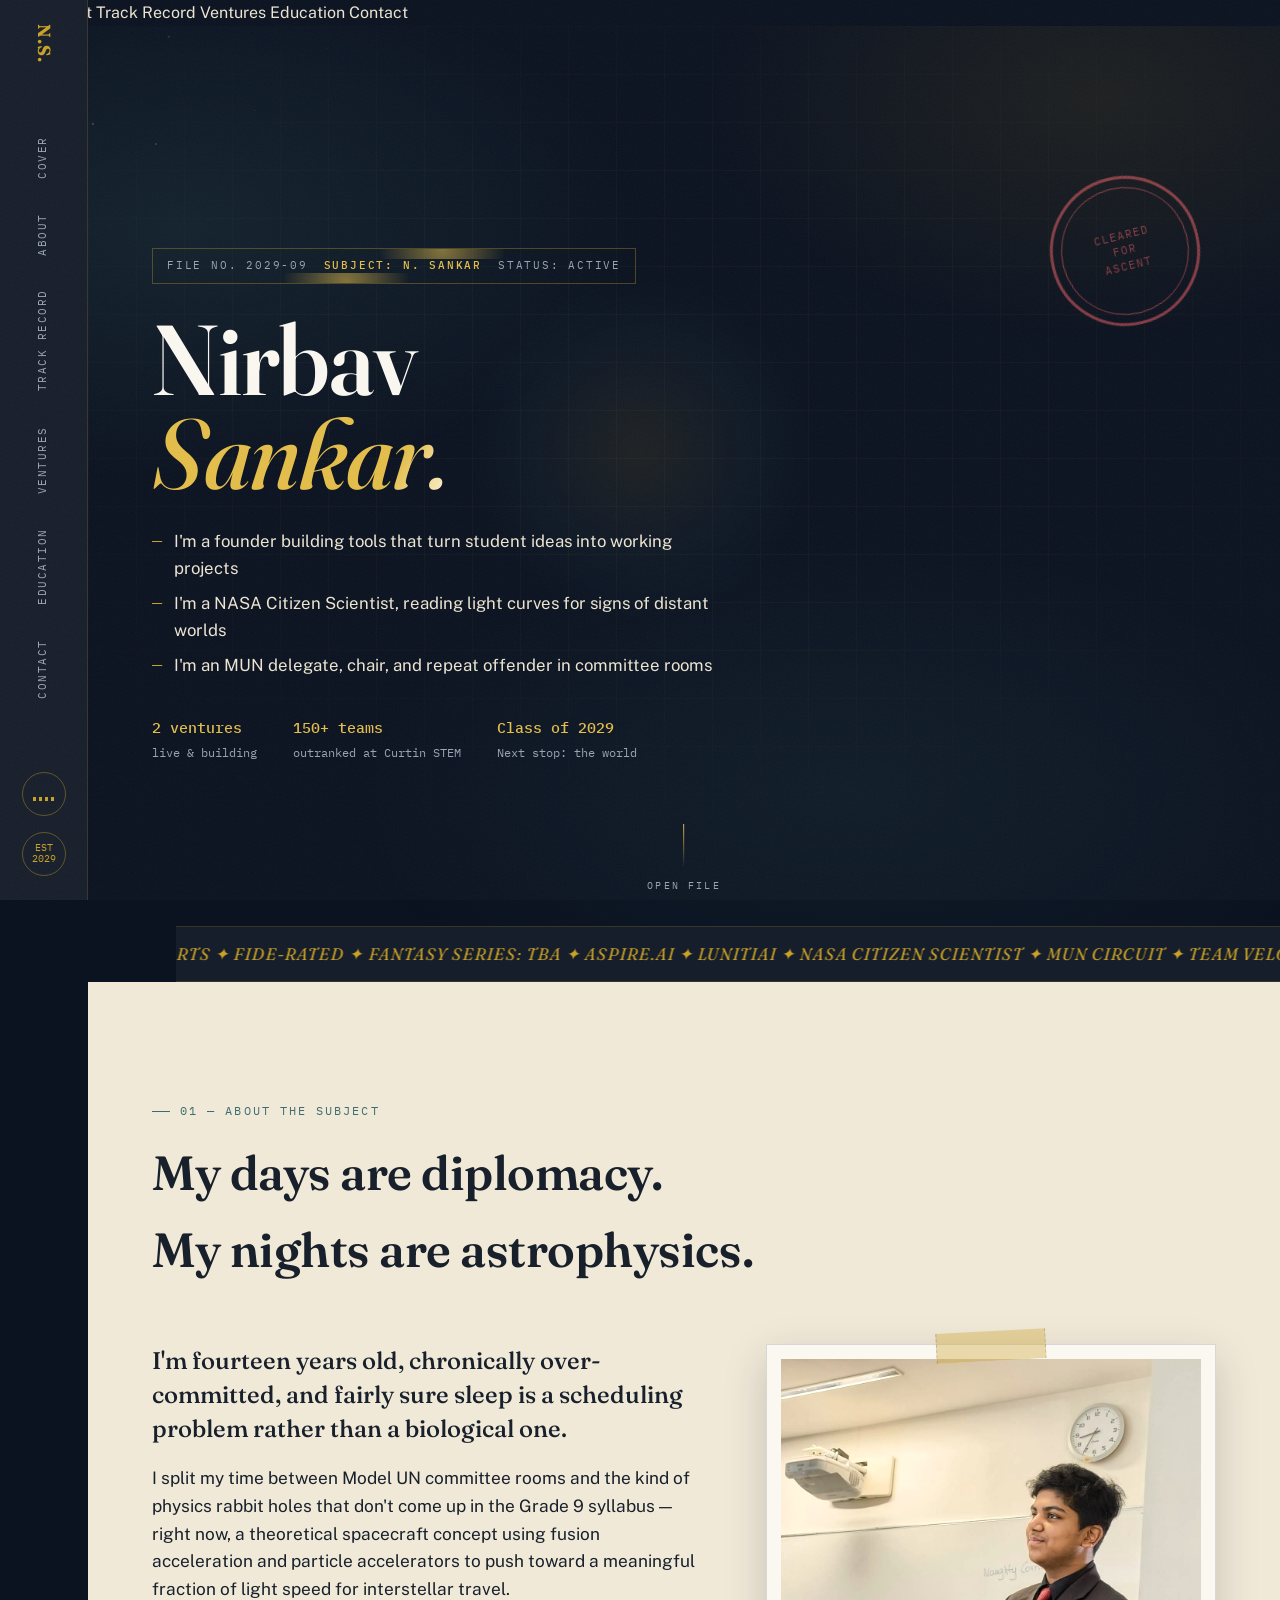
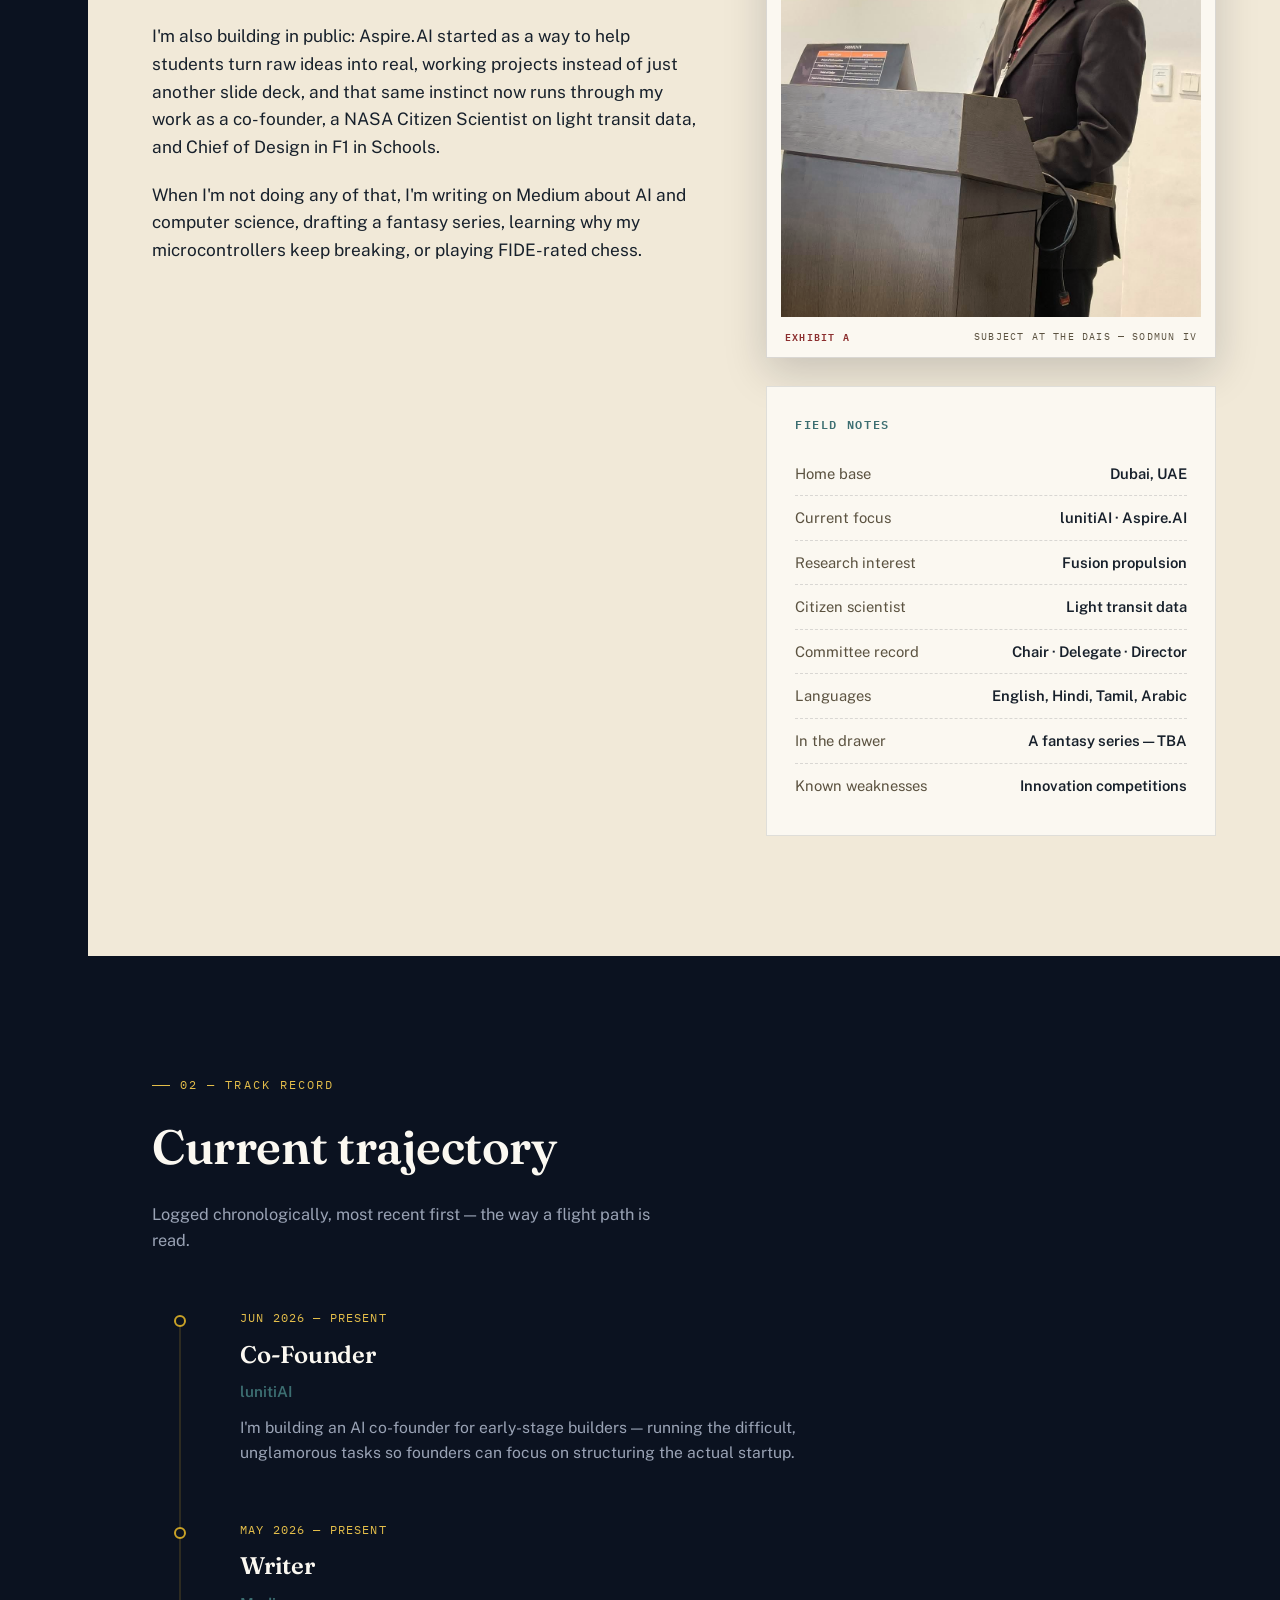
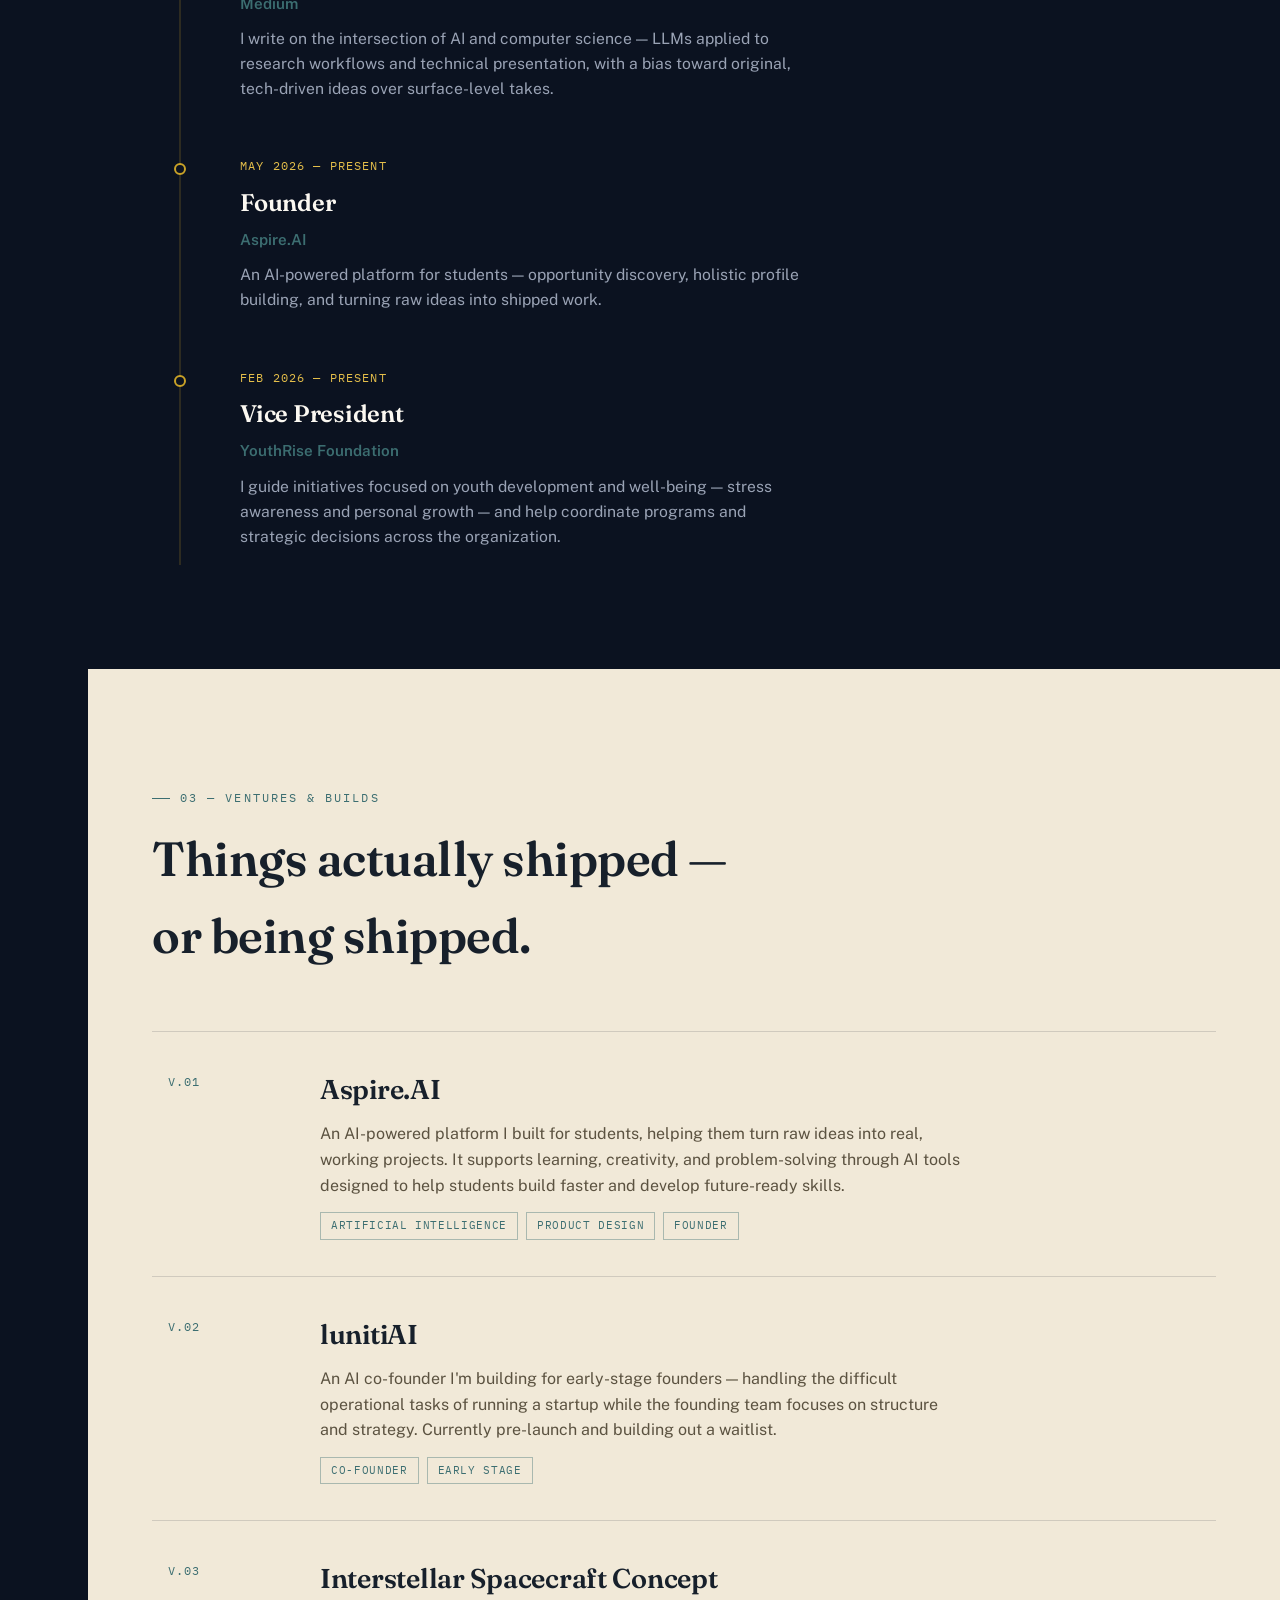
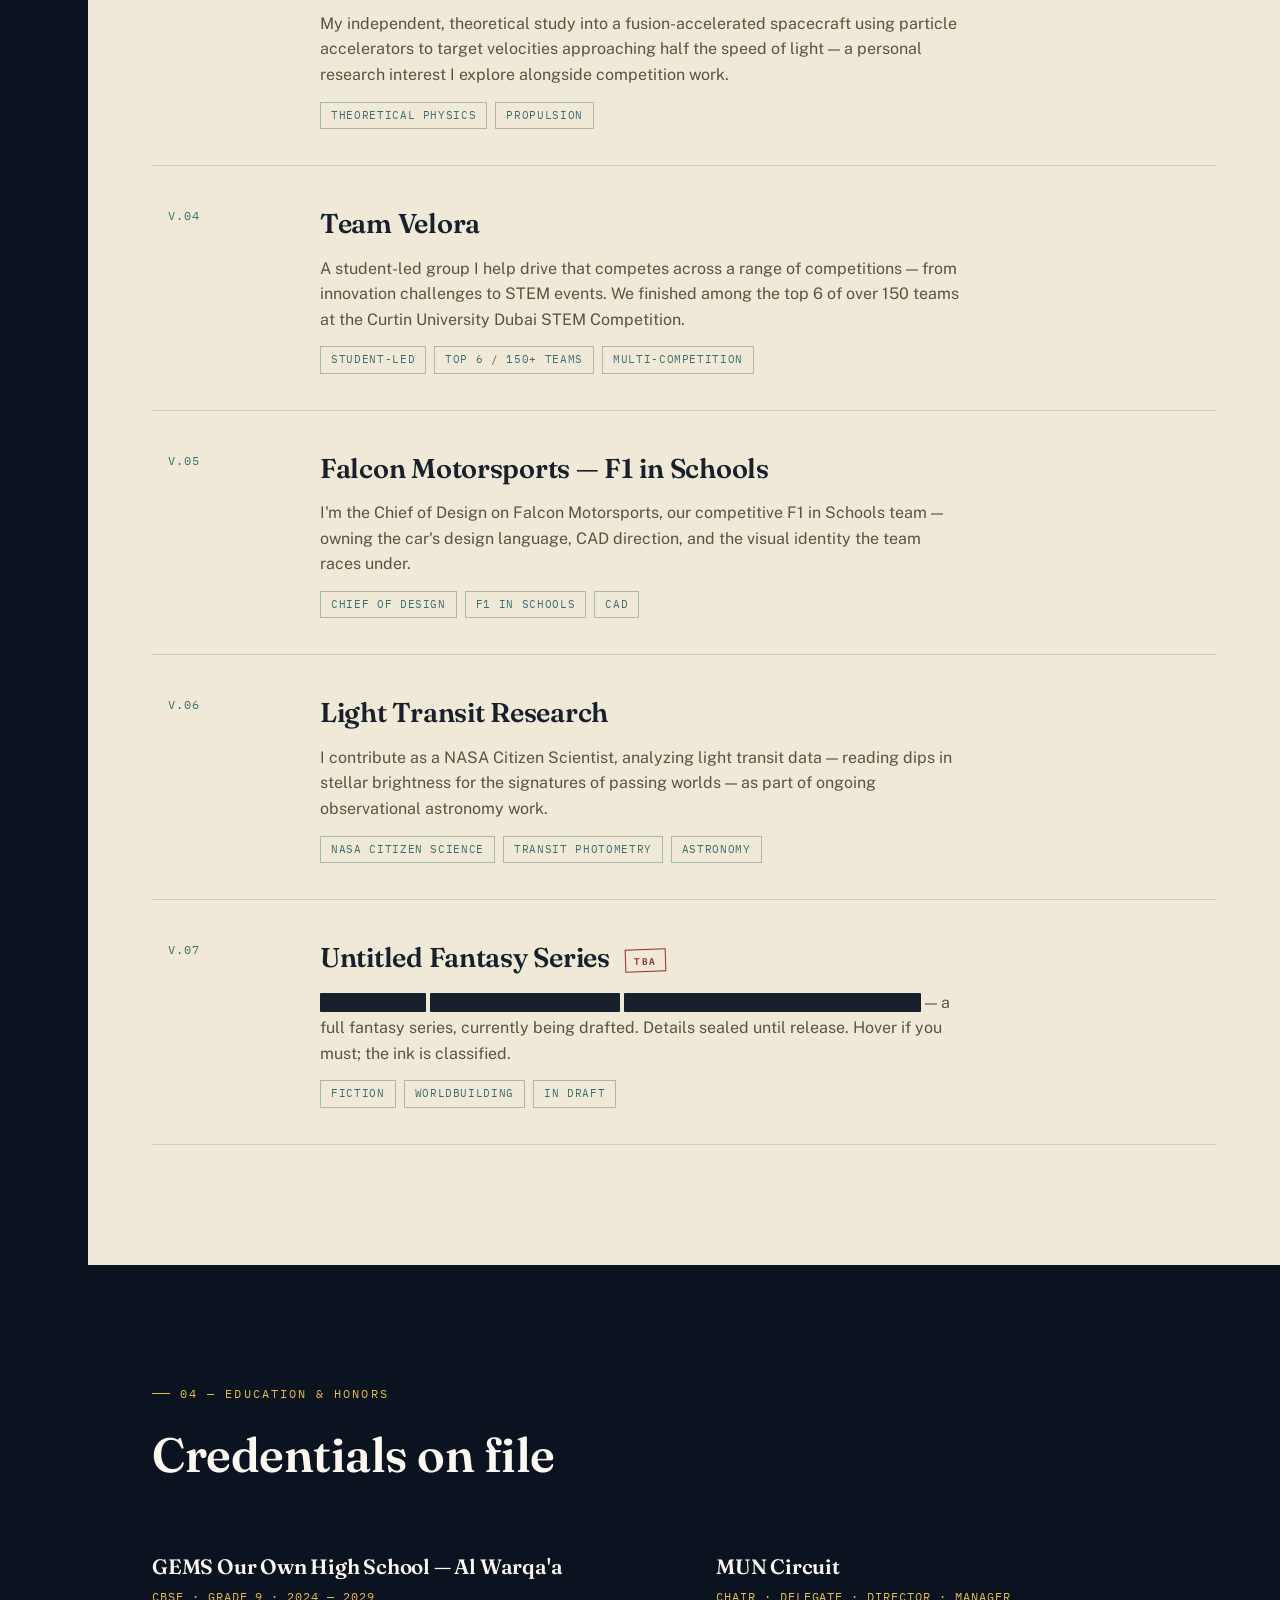
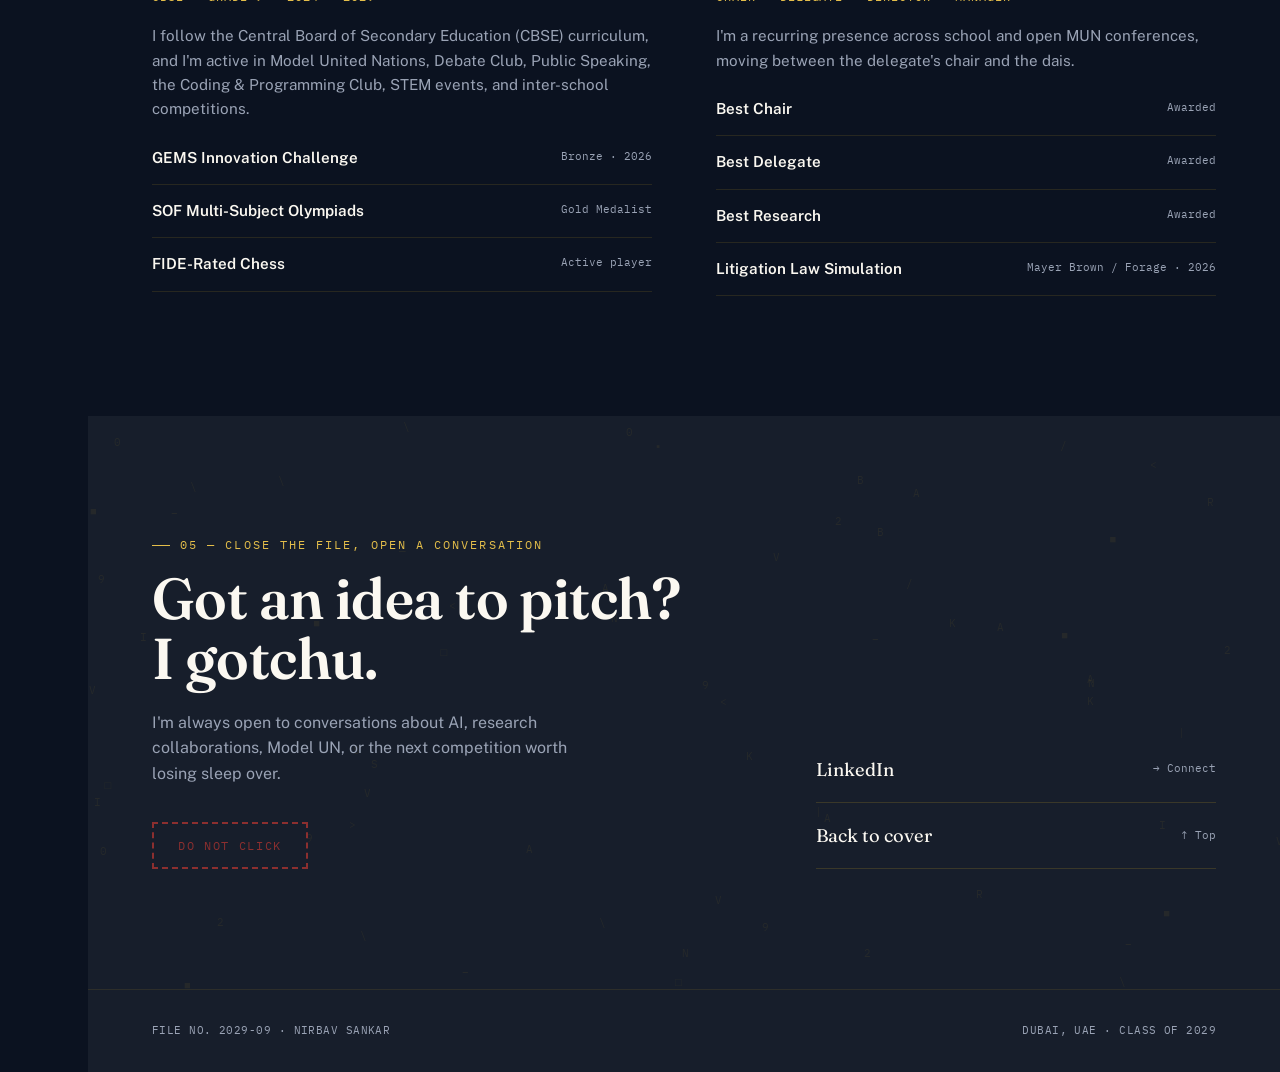
==== commit 2b721907: "Jul 10, 2026, 2:45 PM" ====
--- a/index.html
+++ b/index.html
@@ -12,8 +12,10 @@
 </head>
 <body>
 
-  <!-- click spark layer -->
+  <!-- effect layers -->
   <canvas id="sparkCanvas" aria-hidden="true"></canvas>
+  <div id="cursorBlob" aria-hidden="true"></div>
+  <div class="noise" aria-hidden="true"></div>
 
   <nav class="rail" aria-label="Section navigation">
     <div class="rail__mark">N.S.</div>
@@ -25,12 +27,22 @@
       <a class="rail__tab" data-target="education" data-text="Education">Education</a>
       <a class="rail__tab" data-target="contact" data-text="Contact">Contact</a>
     </div>
-    <div class="rail__seal" id="railSeal" title="">EST<br>2029</div>
+    <div class="rail__bottom">
+      <button class="audio-btn" id="audioBtn" aria-label="Toggle music" title="evidence tape // lo-fi">
+        <span class="audio-bars"><i></i><i></i><i></i><i></i></span>
+      </button>
+      <div class="rail__seal" id="railSeal">EST<br>2029</div>
+    </div>
   </nav>
 
   <div class="mobile-bar">
     <div class="mobile-bar__mark">N.SANKAR — FILE</div>
-    <button class="mobile-bar__toggle" id="mobileToggle" aria-expanded="false" aria-controls="mobileMenu">Menu</button>
+    <div class="mobile-bar__right">
+      <button class="audio-btn audio-btn--mobile" id="audioBtnMobile" aria-label="Toggle music">
+        <span class="audio-bars"><i></i><i></i><i></i><i></i></span>
+      </button>
+      <button class="mobile-bar__toggle" id="mobileToggle" aria-expanded="false" aria-controls="mobileMenu">Menu</button>
+    </div>
   </div>
   <div class="mobile-menu" id="mobileMenu">
     <a data-target="hero">Cover</a>
@@ -47,6 +59,7 @@
     <section id="hero">
       <canvas id="starfield"></canvas>
       <div class="hero-grid"></div>
+      <div class="aurora" aria-hidden="true"></div>
       <div class="stamp" id="stamp">Cleared<br>for<br>Ascent</div>
       <div class="hero-content">
         <div class="file-tag star-border"><span>FILE NO. 2029-09</span><b>SUBJECT: N. SANKAR</b><span>STATUS: ACTIVE</span></div>
@@ -57,36 +70,59 @@
           <div class="role-line">I'm an MUN delegate, chair, and repeat offender in committee rooms</div>
         </div>
         <div class="hero-meta">
-          <span><b>Dubai, UAE</b>Based &amp; building</span>
-          <span><b>Grade 9</b>GEMS Our Own High School</span>
-          <span><b>Class of 2029</b>Next stop: the world</span>
+          <span><b><span class="countup" data-to="2">0</span> ventures</b>live &amp; building</span>
+          <span><b><span class="countup" data-to="150">0</span>+ teams</b>outranked at Curtin STEM</span>
+          <span><b>Class of <span class="countup" data-to="2029">1990</span></b>Next stop: the world</span>
         </div>
       </div>
+      <div class="scroll-cue" aria-hidden="true"><span></span>OPEN FILE</div>
     </section>
+
+    <!-- ================= MARQUEE ================= -->
+    <div class="marquee" aria-hidden="true">
+      <div class="marquee__track" id="marqueeTrack">
+        <span>ASPIRE.AI ✦ LUNITIAI ✦ NASA CITIZEN SCIENTIST ✦ MUN CIRCUIT ✦ TEAM VELORA ✦ FALCON MOTORSPORTS ✦ FIDE-RATED ✦ FANTASY SERIES: TBA ✦&nbsp;</span>
+        <span>ASPIRE.AI ✦ LUNITIAI ✦ NASA CITIZEN SCIENTIST ✦ MUN CIRCUIT ✦ TEAM VELORA ✦ FALCON MOTORSPORTS ✦ FIDE-RATED ✦ FANTASY SERIES: TBA ✦&nbsp;</span>
+      </div>
+    </div>
 
     <!-- ================= ABOUT ================= -->
     <section id="about" class="on-paper">
       <div class="section-inner reveal">
         <div class="section-head">
           <div class="eyebrow">01 — About the subject</div>
-          <h2>My days are diplomacy.<br>My nights are astrophysics.</h2>
+          <h2 class="blur-reveal">My days are diplomacy.<br>My nights are astrophysics.</h2>
         </div>
         <div class="about-grid">
           <div class="about-copy">
             <p class="lede">I'm fourteen years old, chronically over-committed, and fairly sure sleep is a scheduling problem rather than a biological one.</p>
             <p>I split my time between Model UN committee rooms and the kind of physics rabbit holes that don't come up in the Grade 9 syllabus — right now, a theoretical spacecraft concept using fusion acceleration and particle accelerators to push toward a meaningful fraction of light speed for interstellar travel.</p>
-            <p>I'm also building in public: Aspire.AI started as a way to help students turn raw ideas into real, working projects instead of just another slide deck, and that same instinct now runs through my work as a co-founder, a NASA Citizen Scientist on stellar occultation data, and Chief of Design on my school's F1 in Schools team.</p>
-            <p>When I'm not doing any of that, I'm writing on Medium about AI and computer science, learning why my microcontrollers keep breaking, or playing FIDE-rated chess.</p>
-          </div>
-          <div class="dossier-card spotlight">
-            <h4>Field notes</h4>
-            <div class="dossier-row"><span>Home base</span><span>Dubai, UAE</span></div>
-            <div class="dossier-row"><span>Current focus</span><span>lunitiAI · Aspire.AI</span></div>
-            <div class="dossier-row"><span>Research interest</span><span>Fusion propulsion</span></div>
-            <div class="dossier-row"><span>Citizen scientist</span><span>Stellar occultation</span></div>
-            <div class="dossier-row"><span>Committee record</span><span>Chair · Delegate · Director</span></div>
-            <div class="dossier-row"><span>Languages</span><span>English, Hindi, Tamil, Arabic</span></div>
-            <div class="dossier-row"><span>Known weaknesses</span><span>Innovation competitions</span></div>
+            <p>I'm also building in public: Aspire.AI started as a way to help students turn raw ideas into real, working projects instead of just another slide deck, and that same instinct now runs through my work as a co-founder, a NASA Citizen Scientist on light transit data, and Chief of Design in F1 in Schools.</p>
+            <p>When I'm not doing any of that, I'm writing on Medium about AI and computer science, drafting a fantasy series, learning why my microcontrollers keep breaking, or playing FIDE-rated chess.</p>
+          </div>
+          <div class="about-side">
+            <figure class="photo-card tilt" id="photoCard">
+              <div class="photo-card__inner">
+                <div class="photo-card__tape" aria-hidden="true"></div>
+                <img src="nirbav.jpg" alt="Nirbav Sankar delivering a speech at the SODMUN IV podium">
+                <div class="photo-card__glare" aria-hidden="true"></div>
+                <figcaption>
+                  <span>EXHIBIT A</span>
+                  <span>SUBJECT AT THE DAIS — SODMUN IV</span>
+                </figcaption>
+              </div>
+            </figure>
+            <div class="dossier-card spotlight">
+              <h4>Field notes</h4>
+              <div class="dossier-row"><span>Home base</span><span>Dubai, UAE</span></div>
+              <div class="dossier-row"><span>Current focus</span><span>lunitiAI · Aspire.AI</span></div>
+              <div class="dossier-row"><span>Research interest</span><span>Fusion propulsion</span></div>
+              <div class="dossier-row"><span>Citizen scientist</span><span>Light transit data</span></div>
+              <div class="dossier-row"><span>Committee record</span><span>Chair · Delegate · Director</span></div>
+              <div class="dossier-row"><span>Languages</span><span>English, Hindi, Tamil, Arabic</span></div>
+              <div class="dossier-row"><span>In the drawer</span><span>A fantasy series — TBA</span></div>
+              <div class="dossier-row"><span>Known weaknesses</span><span>Innovation competitions</span></div>
+            </div>
           </div>
         </div>
       </div>
@@ -97,7 +133,7 @@
       <div class="section-inner reveal">
         <div class="section-head">
           <div class="eyebrow">02 — Track record</div>
-          <h2>Current trajectory</h2>
+          <h2 class="blur-reveal">Current trajectory</h2>
           <p>Logged chronologically, most recent first — the way a flight path is read.</p>
         </div>
 
@@ -151,7 +187,7 @@
       <div class="section-inner reveal">
         <div class="section-head">
           <div class="eyebrow">03 — Ventures &amp; builds</div>
-          <h2>Things actually shipped —<br>or being shipped.</h2>
+          <h2 class="blur-reveal">Things actually shipped —<br>or being shipped.</h2>
         </div>
         <div class="venture-list">
 
@@ -185,18 +221,36 @@
           <div class="venture spotlight">
             <div class="venture-code">V.04</div>
             <div>
-              <h3>Team Velora — F1 in Schools</h3>
-              <p>I'm the Chief of Design on a competitive F1 in Schools team. We finished among the top 6 of over 150 teams at the Curtin University Dubai STEM Competition.</p>
-              <div class="venture-tags"><span>Chief of Design</span><span>Top 6 / 150+ teams</span></div>
+              <h3>Team Velora</h3>
+              <p>A student-led group I help drive that competes across a range of competitions — from innovation challenges to STEM events. We finished among the top 6 of over 150 teams at the Curtin University Dubai STEM Competition.</p>
+              <div class="venture-tags"><span>Student-Led</span><span>Top 6 / 150+ teams</span><span>Multi-Competition</span></div>
             </div>
           </div>
 
           <div class="venture spotlight">
             <div class="venture-code">V.05</div>
             <div>
-              <h3>Stellar Occultation Research</h3>
-              <p>I contribute as a NASA Citizen Scientist, analyzing light transit and stellar occultation data as part of ongoing observational astronomy work.</p>
-              <div class="venture-tags"><span>NASA Citizen Science</span><span>Astronomy</span></div>
+              <h3>Falcon Motorsports — F1 in Schools</h3>
+              <p>I'm the Chief of Design on Falcon Motorsports, our competitive F1 in Schools team — owning the car's design language, CAD direction, and the visual identity the team races under.</p>
+              <div class="venture-tags"><span>Chief of Design</span><span>F1 in Schools</span><span>CAD</span></div>
+            </div>
+          </div>
+
+          <div class="venture spotlight">
+            <div class="venture-code">V.06</div>
+            <div>
+              <h3>Light Transit Research</h3>
+              <p>I contribute as a NASA Citizen Scientist, analyzing light transit data — reading dips in stellar brightness for the signatures of passing worlds — as part of ongoing observational astronomy work.</p>
+              <div class="venture-tags"><span>NASA Citizen Science</span><span>Transit Photometry</span><span>Astronomy</span></div>
+            </div>
+          </div>
+
+          <div class="venture spotlight venture--sealed" id="sealedVenture">
+            <div class="venture-code">V.07</div>
+            <div>
+              <h3>Untitled Fantasy Series <span class="tba-tag">TBA</span></h3>
+              <p class="sealed-copy"><span class="redacted">A world where</span> <span class="redacted">the magic system runs on</span> <span class="redacted">and the protagonist absolutely does not</span> — a full fantasy series, currently being drafted. Details sealed until release. Hover if you must; the ink is classified.</p>
+              <div class="venture-tags"><span>Fiction</span><span>Worldbuilding</span><span>In Draft</span></div>
             </div>
           </div>
 
@@ -209,7 +263,7 @@
       <div class="section-inner reveal">
         <div class="section-head">
           <div class="eyebrow">04 — Education &amp; honors</div>
-          <h2>Credentials on file</h2>
+          <h2 class="blur-reveal">Credentials on file</h2>
         </div>
         <div class="ed-grid">
           <div class="ed-block">
@@ -239,14 +293,13 @@
 
     <!-- ================= CONTACT ================= -->
     <section id="contact">
+      <div class="letter-glitch" id="letterGlitch" aria-hidden="true"></div>
       <div class="section-inner reveal">
         <div class="contact-inner">
           <div>
             <div class="eyebrow">05 — Close the file, open a conversation</div>
-            <h2>Got an idea to pitch?<br>I gotchu.</h2>
+            <h2 class="blur-reveal">Got an idea to pitch?<br>I gotchu.</h2>
             <p>I'm always open to conversations about AI, research collaborations, Model UN, or the next competition worth losing sleep over.</p>
-
-            <!-- EASTER EGG: the button -->
             <button class="danger-btn" id="dangerBtn">DO NOT CLICK</button>
           </div>
           <div class="contact-links">
@@ -270,6 +323,7 @@
       <div class="classified__stamp">TOP SECRET</div>
       <h3>ADDENDUM — EYES ONLY</h3>
       <p>Subject has been observed sleeping. Twice. Investigation ongoing.</p>
+      <p>Also on record: fragments of a fantasy manuscript. Chapter one is, quote, "actually fire."</p>
       <p class="classified__small">You found the seal. There are more.</p>
       <button id="classifiedClose">Reseal file</button>
     </div>
@@ -278,6 +332,8 @@
   <div class="toast" id="toast"></div>
 
   <script>
+  const prefersReduced = window.matchMedia('(prefers-reduced-motion: reduce)').matches;
+
   // ============ Starfield ============
   const canvas = document.getElementById('starfield');
   const ctx = canvas.getContext('2d');
@@ -295,7 +351,6 @@
     }));
   }
   let t = 0;
-  const prefersReduced = window.matchMedia('(prefers-reduced-motion: reduce)').matches;
   function drawStars(){
     ctx.clearRect(0,0,canvas.width,canvas.height);
     ctx.fillStyle = '#F1E9D8';
@@ -313,7 +368,7 @@
   sizeCanvas(); drawStars();
   window.addEventListener('resize', sizeCanvas);
 
-  // ============ ReactBits: DecryptedText (hero name) ============
+  // ============ ReactBits: DecryptedText ============
   const GLYPHS = "!<>-_\\/[]{}—=+*^?#________";
   function decrypt(el){
     const target = el.dataset.text;
@@ -332,7 +387,7 @@
   }
   document.querySelectorAll('.decrypt').forEach((el, i) => setTimeout(() => decrypt(el), 250 + i*300));
 
-  // ============ ReactBits: TextScramble on hover (rail tabs) ============
+  // ============ ReactBits: TextScramble hover (rail tabs) ============
   document.querySelectorAll('.rail__tab').forEach(tab => {
     let iv = null;
     tab.addEventListener('mouseenter', () => {
@@ -360,6 +415,45 @@
     });
   });
 
+  // ============ ReactBits: TiltCard + GlareHover (photo) ============
+  const photoCard = document.getElementById('photoCard');
+  if(photoCard && !prefersReduced){
+    const inner = photoCard.querySelector('.photo-card__inner');
+    const glare = photoCard.querySelector('.photo-card__glare');
+    photoCard.addEventListener('mousemove', e => {
+      const r = photoCard.getBoundingClientRect();
+      const px = (e.clientX - r.left) / r.width;
+      const py = (e.clientY - r.top) / r.height;
+      inner.style.transform = `rotateY(${(px - 0.5) * 16}deg) rotateX(${(0.5 - py) * 12}deg) scale(1.02)`;
+      glare.style.background = `radial-gradient(circle at ${px*100}% ${py*100}%, rgba(255,247,221,0.35), transparent 55%)`;
+      glare.style.opacity = 1;
+    });
+    photoCard.addEventListener('mouseleave', () => {
+      inner.style.transform = '';
+      glare.style.opacity = 0;
+    });
+  }
+
+  // ============ ReactBits: CountUp ============
+  const countObs = new IntersectionObserver(entries => {
+    entries.forEach(entry => {
+      if(!entry.isIntersecting) return;
+      const el = entry.target;
+      countObs.unobserve(el);
+      const to = parseInt(el.dataset.to, 10);
+      const from = parseInt(el.textContent, 10) || 0;
+      if(prefersReduced){ el.textContent = to; return; }
+      const start = performance.now(), dur = 1400;
+      (function tick(now){
+        const p = Math.min(1, (now - start) / dur);
+        const ease = 1 - Math.pow(1 - p, 3);
+        el.textContent = Math.round(from + (to - from) * ease);
+        if(p < 1) requestAnimationFrame(tick);
+      })(start);
+    });
+  }, { threshold: 0.6 });
+  document.querySelectorAll('.countup').forEach(el => countObs.observe(el));
+
   // ============ ReactBits: ClickSpark ============
   const sc = document.getElementById('sparkCanvas');
   const sctx = sc.getContext('2d');
@@ -390,7 +484,36 @@
     requestAnimationFrame(sparkLoop);
   })();
 
-  // ============ ReactBits: Magnet (contact links) ============
+  // ============ ReactBits: BlobCursor (dark sections) ============
+  const blob = document.getElementById('cursorBlob');
+  if(!prefersReduced && matchMedia('(pointer:fine)').matches){
+    let bx = innerWidth/2, by = innerHeight/2, tx = bx, ty = by;
+    window.addEventListener('mousemove', e => { tx = e.clientX; ty = e.clientY; });
+    (function blobLoop(){
+      bx += (tx - bx) * 0.08;
+      by += (ty - by) * 0.08;
+      blob.style.transform = `translate(${bx}px, ${by}px) translate(-50%,-50%)`;
+      requestAnimationFrame(blobLoop);
+    })();
+  } else { blob.style.display = 'none'; }
+
+  // ============ ReactBits: ScrollVelocity marquee ============
+  const marqueeTrack = document.getElementById('marqueeTrack');
+  let mx = 0, lastY = scrollY, vel = 0;
+  if(!prefersReduced){
+    (function marqueeLoop(){
+      const dy = scrollY - lastY;
+      lastY = scrollY;
+      vel += (Math.abs(dy) * 0.25 - vel) * 0.1;
+      mx -= 0.6 + vel;
+      const half = marqueeTrack.scrollWidth / 2;
+      if(-mx >= half) mx += half;
+      marqueeTrack.style.transform = `translateX(${mx}px)`;
+      requestAnimationFrame(marqueeLoop);
+    })();
+  }
+
+  // ============ ReactBits: Magnet ============
   document.querySelectorAll('.magnet').forEach(el => {
     el.addEventListener('mousemove', e => {
       if(prefersReduced) return;
@@ -401,6 +524,33 @@
     });
     el.addEventListener('mouseleave', () => el.style.transform = '');
   });
+
+  // ============ ReactBits: LetterGlitch (contact bg) ============
+  const glitchHost = document.getElementById('letterGlitch');
+  const GLITCH_CHARS = "ANIRBVSK2029■□▪—/\\|<>_";
+  if(!prefersReduced){
+    for(let i=0;i<70;i++){
+      const s = document.createElement('span');
+      s.textContent = GLITCH_CHARS[Math.floor(Math.random()*GLITCH_CHARS.length)];
+      s.style.left = Math.random()*100 + '%';
+      s.style.top = Math.random()*100 + '%';
+      s.style.animationDelay = (Math.random()*4) + 's';
+      s.style.animationDuration = (2 + Math.random()*4) + 's';
+      glitchHost.appendChild(s);
+    }
+    setInterval(() => {
+      const kids = glitchHost.children;
+      if(!kids.length) return;
+      const k = kids[Math.floor(Math.random()*kids.length)];
+      k.textContent = GLITCH_CHARS[Math.floor(Math.random()*GLITCH_CHARS.length)];
+    }, 120);
+  }
+
+  // ============ Blur reveal on headings ============
+  const blurObs = new IntersectionObserver(entries => {
+    entries.forEach(e => { if(e.isIntersecting){ e.target.classList.add('in'); blurObs.unobserve(e.target); } });
+  }, { threshold: 0.4 });
+  document.querySelectorAll('.blur-reveal').forEach(el => blurObs.observe(el));
 
   // ============ Reveal on scroll ============
   const io = new IntersectionObserver(entries => {
@@ -457,14 +607,132 @@
     document.getElementById('mobileToggle').setAttribute('aria-expanded', menu.classList.contains('open'));
   });
 
-  // ============ Toast helper ============
+  // ============ MUSIC: generative lo-fi "evidence tape" (Web Audio) ============
+  let audioCtx = null, musicOn = false, schedulerId = null;
+  const A_MINOR = [220.00, 261.63, 329.63, 392.00, 440.00, 523.25]; // A C E G A C
+  const CHORDS = [
+    [220.00, 261.63, 329.63],      // Am
+    [174.61, 220.00, 261.63],      // F
+    [196.00, 246.94, 293.66],      // G
+    [164.81, 196.00, 246.94]       // Em
+  ];
+  function startMusic(){
+    if(!audioCtx) audioCtx = new (window.AudioContext || window.webkitAudioContext)();
+    audioCtx.resume();
+    const master = audioCtx.createGain();
+    master.gain.value = 0.22;
+    // gentle tape-warmth lowpass on everything
+    const lp = audioCtx.createBiquadFilter();
+    lp.type = 'lowpass'; lp.frequency.value = 3200;
+    master.connect(lp); lp.connect(audioCtx.destination);
+    // vinyl crackle
+    const noiseBuf = audioCtx.createBuffer(1, audioCtx.sampleRate * 2, audioCtx.sampleRate);
+    const nd = noiseBuf.getChannelData(0);
+    for(let i=0;i<nd.length;i++) nd[i] = (Math.random()*2-1) * (Math.random() < 0.002 ? 0.5 : 0.015);
+    const crackle = audioCtx.createBufferSource();
+    crackle.buffer = noiseBuf; crackle.loop = true;
+    const cg = audioCtx.createGain(); cg.gain.value = 0.5;
+    crackle.connect(cg); cg.connect(master); crackle.start();
+
+    const BPM = 74, beat = 60/BPM;
+    let bar = 0, nextTime = audioCtx.currentTime + 0.1;
+
+    function kick(t2){
+      const o = audioCtx.createOscillator(), g = audioCtx.createGain();
+      o.frequency.setValueAtTime(120, t2);
+      o.frequency.exponentialRampToValueAtTime(45, t2 + 0.12);
+      g.gain.setValueAtTime(0.9, t2);
+      g.gain.exponentialRampToValueAtTime(0.001, t2 + 0.25);
+      o.connect(g); g.connect(master); o.start(t2); o.stop(t2 + 0.3);
+    }
+    function hat(t2, open){
+      const b = audioCtx.createBuffer(1, audioCtx.sampleRate*0.08, audioCtx.sampleRate);
+      const d = b.getChannelData(0);
+      for(let i=0;i<d.length;i++) d[i] = Math.random()*2-1;
+      const s = audioCtx.createBufferSource(); s.buffer = b;
+      const hp = audioCtx.createBiquadFilter(); hp.type='highpass'; hp.frequency.value = 7000;
+      const g = audioCtx.createGain();
+      g.gain.setValueAtTime(open ? 0.16 : 0.09, t2);
+      g.gain.exponentialRampToValueAtTime(0.001, t2 + (open ? 0.2 : 0.05));
+      s.connect(hp); hp.connect(g); g.connect(master); s.start(t2);
+    }
+    function bass(t2, f){
+      const o = audioCtx.createOscillator(), g = audioCtx.createGain();
+      o.type = 'sine'; o.frequency.value = f/2;
+      g.gain.setValueAtTime(0.0, t2);
+      g.gain.linearRampToValueAtTime(0.35, t2 + 0.03);
+      g.gain.exponentialRampToValueAtTime(0.001, t2 + beat*1.6);
+      o.connect(g); g.connect(master); o.start(t2); o.stop(t2 + beat*1.7);
+    }
+    function pad(t2, chord){
+      chord.forEach(f => {
+        const o = audioCtx.createOscillator(), g = audioCtx.createGain();
+        o.type = 'triangle'; o.frequency.value = f;
+        o.detune.value = (Math.random()*10-5);
+        g.gain.setValueAtTime(0, t2);
+        g.gain.linearRampToValueAtTime(0.055, t2 + 0.4);
+        g.gain.linearRampToValueAtTime(0.0, t2 + beat*4);
+        o.connect(g); g.connect(master); o.start(t2); o.stop(t2 + beat*4.1);
+      });
+    }
+    function sparkle(t2){
+      if(Math.random() < 0.55){
+        const f = A_MINOR[Math.floor(Math.random()*A_MINOR.length)] * 2;
+        const o = audioCtx.createOscillator(), g = audioCtx.createGain();
+        o.type = 'sine'; o.frequency.value = f;
+        g.gain.setValueAtTime(0.09, t2);
+        g.gain.exponentialRampToValueAtTime(0.001, t2 + 0.5);
+        o.connect(g); g.connect(master); o.start(t2); o.stop(t2 + 0.55);
+      }
+    }
+    function scheduleBar(t2){
+      const chord = CHORDS[bar % CHORDS.length];
+      pad(t2, chord);
+      bass(t2, chord[0]);
+      bass(t2 + beat*2.5, chord[0]);
+      kick(t2); kick(t2 + beat*1.5); kick(t2 + beat*2.5);
+      for(let i=0;i<8;i++) hat(t2 + beat*0.5*i, i===7);
+      sparkle(t2 + beat*(1 + Math.floor(Math.random()*3)));
+      bar++;
+    }
+    schedulerId = setInterval(() => {
+      while(nextTime < audioCtx.currentTime + 0.5){
+        scheduleBar(nextTime);
+        nextTime += beat*4;
+      }
+    }, 200);
+    musicOn = true;
+    window._masterGain = master;
+    document.body.classList.add('music-on');
+  }
+  function stopMusic(){
+    if(schedulerId) clearInterval(schedulerId);
+    if(window._masterGain){
+      window._masterGain.gain.linearRampToValueAtTime(0, audioCtx.currentTime + 0.4);
+    }
+    setTimeout(() => { if(audioCtx){ audioCtx.suspend(); } }, 500);
+    musicOn = false;
+    document.body.classList.remove('music-on');
+  }
+  function toggleMusic(){
+    if(musicOn){ stopMusic(); showToast("tape stopped."); }
+    else {
+      if(audioCtx && audioCtx.state === 'suspended'){ audioCtx.close(); audioCtx = null; }
+      startMusic();
+      showToast("▶ evidence tape 001 — generative lo-fi, made live in your browser 🔥");
+    }
+  }
+  document.getElementById('audioBtn').addEventListener('click', toggleMusic);
+  document.getElementById('audioBtnMobile').addEventListener('click', toggleMusic);
+
+  // ============ Toast ============
   const toast = document.getElementById('toast');
   let toastTimer;
   function showToast(msg){
     toast.textContent = msg;
     toast.classList.add('show');
     clearTimeout(toastTimer);
-    toastTimer = setTimeout(() => toast.classList.remove('show'), 2600);
+    toastTimer = setTimeout(() => toast.classList.remove('show'), 2800);
   }
 
   // ============ EASTER EGG 1: the button ============
@@ -493,7 +761,6 @@
       dangerBtn.classList.remove('danger-btn--angry');
       dangerBtn.classList.add('danger-btn--won');
       dangerBtn.disabled = true;
-      // confetti of brass sparks
       for(let i=0;i<60;i++){
         setTimeout(() => {
           const r = dangerBtn.getBoundingClientRect();
@@ -507,7 +774,7 @@
     }
   });
 
-  // ============ EASTER EGG 2: seal → classified overlay (click 5x) ============
+  // ============ EASTER EGG 2: seal → classified (5 clicks) ============
   let sealClicks = 0;
   const classified = document.getElementById('classified');
   document.getElementById('railSeal').addEventListener('click', () => {
@@ -517,7 +784,7 @@
   });
   document.getElementById('classifiedClose').addEventListener('click', () => classified.classList.remove('open'));
 
-  // ============ EASTER EGG 3: Konami code → barrel roll ============
+  // ============ EASTER EGG 3: Konami → barrel roll ============
   const konami = ['ArrowUp','ArrowUp','ArrowDown','ArrowDown','ArrowLeft','ArrowRight','ArrowLeft','ArrowRight','b','a'];
   let kIdx = 0;
   window.addEventListener('keydown', e => {
@@ -532,7 +799,7 @@
     }
   });
 
-  // ============ EASTER EGG 4: triple-click the stamp ============
+  // ============ EASTER EGG 4: triple-click stamp ============
   let stampClicks = 0, stampTimer;
   document.getElementById('stamp').addEventListener('click', () => {
     stampClicks++;
@@ -546,16 +813,25 @@
     }
   });
 
-  // ============ EASTER EGG 5: type "chess" anywhere ============
+  // ============ EASTER EGG 5: type "chess" / "dragon" ============
   let typed = "";
   window.addEventListener('keypress', e => {
-    typed = (typed + e.key).slice(-5);
-    if(typed === "chess") showToast("1. e4 — your move. (FIDE-rated, remember?)");
-  });
-
-  // ============ EASTER EGG 6: console ============
+    typed = (typed + e.key).slice(-6);
+    if(typed.endsWith("chess")) showToast("1. e4 — your move. (FIDE-rated, remember?)");
+    if(typed.endsWith("dragon")) showToast("📖 The fantasy series has dragons? Neither confirmed nor denied. TBA.");
+  });
+
+  // ============ EASTER EGG 6: hold EXHIBIT A photo ============
+  let holdTimer;
+  photoCard.addEventListener('pointerdown', () => {
+    holdTimer = setTimeout(() => showToast("Naughty Corner (whiteboard, background, top left). We saw it too."), 900);
+  });
+  photoCard.addEventListener('pointerup', () => clearTimeout(holdTimer));
+  photoCard.addEventListener('pointerleave', () => clearTimeout(holdTimer));
+
+  // ============ EASTER EGG 7: console ============
   console.log("%cFILE NO. 2029-09 — RESTRICTED", "font-family:monospace;font-size:16px;color:#E4BE4A;background:#0B1220;padding:8px 14px;border:1px solid #C9A227;");
-  console.log("%cInspecting the file, are we? Try the Konami code. Or click the seal 5 times. Or type 'chess'.", "font-family:monospace;color:#9AA3B5;");
+  console.log("%cInspecting the file, are we? Try: Konami code · click the seal 5x · type 'chess' · type 'dragon' · press-and-hold Exhibit A · the button you were told not to click.", "font-family:monospace;color:#9AA3B5;");
   </script>
 </body>
 </html>
--- a/style.css
+++ b/style.css
@@ -741,4 +741,266 @@
 :focus-visible{
   outline:2px solid var(--brass-bright);
   outline-offset:3px;
-}+}
+
+/* ================= V2 ADDITIONS ================= */
+
+/* ---------- noise film grain ---------- */
+.noise{
+  position:fixed; inset:0;
+  z-index:9998;
+  pointer-events:none;
+  opacity:0.05;
+  background-image:url("data:image/svg+xml,%3Csvg xmlns='http://www.w3.org/2000/svg' width='120' height='120'%3E%3Cfilter id='n'%3E%3CfeTurbulence type='fractalNoise' baseFrequency='0.9' numOctaves='2'/%3E%3C/filter%3E%3Crect width='120' height='120' filter='url(%23n)'/%3E%3C/svg%3E");
+}
+
+/* ---------- ReactBits: BlobCursor ---------- */
+#cursorBlob{
+  position:fixed;
+  top:0; left:0;
+  width:340px; height:340px;
+  border-radius:50%;
+  background:radial-gradient(circle, rgba(201,162,39,0.10), rgba(60,110,113,0.06) 45%, transparent 70%);
+  pointer-events:none;
+  z-index:1;
+  filter:blur(10px);
+  mix-blend-mode:screen;
+  will-change:transform;
+}
+
+/* ---------- ReactBits: Aurora (hero) ---------- */
+.aurora{
+  position:absolute;
+  inset:-20%;
+  z-index:0;
+  pointer-events:none;
+  background:
+    radial-gradient(ellipse 40% 30% at 20% 30%, rgba(60,110,113,0.22), transparent 70%),
+    radial-gradient(ellipse 35% 28% at 75% 20%, rgba(201,162,39,0.12), transparent 70%),
+    radial-gradient(ellipse 45% 30% at 60% 75%, rgba(60,110,113,0.14), transparent 70%);
+  animation:auroraDrift 18s ease-in-out infinite alternate;
+  opacity:0.8;
+}
+@keyframes auroraDrift{
+  0%{transform:translate(0,0) scale(1);}
+  50%{transform:translate(3%, -2%) scale(1.05);}
+  100%{transform:translate(-3%, 2%) scale(1.02);}
+}
+
+/* ---------- scroll cue ---------- */
+.scroll-cue{
+  position:absolute;
+  bottom:32px; left:50%;
+  transform:translateX(-50%);
+  z-index:2;
+  font-family:'IBM Plex Mono', monospace;
+  font-size:0.62rem;
+  letter-spacing:0.22em;
+  color:var(--ink-text-dim);
+  display:flex;
+  flex-direction:column;
+  align-items:center;
+  gap:10px;
+}
+.scroll-cue span{
+  width:1px; height:44px;
+  background:linear-gradient(var(--brass-bright), transparent);
+  display:block;
+  animation:cueDrop 1.8s ease-in-out infinite;
+  transform-origin:top;
+}
+@keyframes cueDrop{
+  0%{transform:scaleY(0);}
+  50%{transform:scaleY(1);}
+  100%{transform:scaleY(0); transform-origin:bottom;}
+}
+
+/* ---------- ReactBits: ScrollVelocity marquee ---------- */
+.marquee{
+  margin-left:88px;
+  background:var(--redact);
+  border-top:1px solid rgba(201,162,39,0.18);
+  border-bottom:1px solid rgba(201,162,39,0.18);
+  overflow:hidden;
+  padding:14px 0;
+  white-space:nowrap;
+}
+@media (max-width:860px){ .marquee{margin-left:0;} }
+.marquee__track{
+  display:inline-flex;
+  will-change:transform;
+  font-family:'Fraunces', serif;
+  font-style:italic;
+  font-size:1.05rem;
+  color:var(--brass);
+  letter-spacing:0.06em;
+}
+.marquee__track span{flex-shrink:0;}
+
+/* ---------- blur reveal headings ---------- */
+.blur-reveal{
+  filter:blur(10px);
+  opacity:0;
+  transform:translateY(10px);
+  transition:filter .9s ease, opacity .9s ease, transform .9s ease;
+}
+.blur-reveal.in{filter:blur(0); opacity:1; transform:none;}
+
+/* ---------- about side / photo card ---------- */
+.about-side{
+  display:flex;
+  flex-direction:column;
+  gap:28px;
+}
+.photo-card{
+  perspective:900px;
+  cursor:pointer;
+  user-select:none;
+  -webkit-user-select:none;
+}
+.photo-card__inner{
+  position:relative;
+  background:var(--paper);
+  border:1px solid rgba(23,32,43,0.15);
+  padding:14px 14px 0;
+  box-shadow:0 14px 40px rgba(11,18,32,0.18);
+  transform-style:preserve-3d;
+  transition:transform .25s ease-out;
+  will-change:transform;
+}
+.photo-card__inner img{
+  width:100%;
+  display:block;
+  filter:sepia(0.14) contrast(1.03);
+}
+.photo-card__tape{
+  position:absolute;
+  top:-14px; left:50%;
+  transform:translateX(-50%) rotate(-3deg);
+  width:110px; height:30px;
+  background:rgba(201,162,39,0.35);
+  border-left:1px dashed rgba(23,32,43,0.2);
+  border-right:1px dashed rgba(23,32,43,0.2);
+  z-index:2;
+}
+.photo-card__glare{
+  position:absolute;
+  inset:0;
+  opacity:0;
+  transition:opacity .3s ease;
+  pointer-events:none;
+  z-index:1;
+}
+.photo-card figcaption{
+  display:flex;
+  justify-content:space-between;
+  gap:12px;
+  padding:12px 4px;
+  font-family:'IBM Plex Mono', monospace;
+  font-size:0.62rem;
+  letter-spacing:0.12em;
+  text-transform:uppercase;
+  color:var(--paper-text-dim);
+}
+.photo-card figcaption span:first-child{
+  color:var(--stamp-red);
+  font-weight:600;
+}
+
+/* ---------- sealed fantasy venture ---------- */
+.venture--sealed h3 .tba-tag{
+  font-family:'IBM Plex Mono', monospace;
+  font-size:0.6rem;
+  letter-spacing:0.16em;
+  vertical-align:middle;
+  color:var(--stamp-red);
+  border:1.5px solid var(--stamp-red);
+  padding:3px 8px;
+  margin-left:10px;
+  transform:rotate(-2deg);
+  display:inline-block;
+}
+.redacted{
+  position:relative;
+  background:var(--paper-text);
+  color:var(--paper-text);
+  border-radius:1px;
+  transition:background .4s ease, color .4s ease;
+  cursor:help;
+}
+.redacted:hover{
+  background:transparent;
+  color:transparent;
+  text-shadow:0 0 10px rgba(23,32,43,0.6);
+}
+
+/* ---------- letter glitch (contact bg) ---------- */
+#contact{overflow:hidden;}
+.letter-glitch{
+  position:absolute;
+  inset:0;
+  pointer-events:none;
+  z-index:0;
+  opacity:0.5;
+}
+.letter-glitch span{
+  position:absolute;
+  font-family:'IBM Plex Mono', monospace;
+  font-size:0.7rem;
+  color:rgba(201,162,39,0.16);
+  animation:glitchFade linear infinite;
+}
+@keyframes glitchFade{
+  0%,100%{opacity:0;}
+  50%{opacity:1;}
+}
+#contact .section-inner{position:relative; z-index:1;}
+
+/* ---------- audio button ---------- */
+.rail__bottom{
+  display:flex;
+  flex-direction:column;
+  align-items:center;
+  gap:16px;
+}
+.audio-btn{
+  width:44px; height:44px;
+  background:none;
+  border:1px solid rgba(201,162,39,0.4);
+  border-radius:50%;
+  cursor:pointer;
+  display:flex;
+  align-items:center;
+  justify-content:center;
+  transition:border-color .2s ease, background .2s ease;
+}
+.audio-btn:hover{border-color:var(--brass-bright); background:rgba(201,162,39,0.08);}
+.audio-bars{
+  display:flex;
+  align-items:flex-end;
+  gap:3px;
+  height:14px;
+}
+.audio-bars i{
+  width:3px;
+  height:4px;
+  background:var(--brass);
+  transition:height .2s ease, background .2s ease;
+}
+.music-on .audio-bars i{
+  background:var(--brass-bright);
+  animation:eq 0.7s ease-in-out infinite alternate;
+}
+.music-on .audio-bars i:nth-child(1){animation-delay:0s;}
+.music-on .audio-bars i:nth-child(2){animation-delay:0.15s;}
+.music-on .audio-bars i:nth-child(3){animation-delay:0.3s;}
+.music-on .audio-bars i:nth-child(4){animation-delay:0.1s;}
+@keyframes eq{
+  0%{height:4px;}
+  100%{height:14px;}
+}
+.audio-btn--mobile{width:38px; height:38px;}
+.mobile-bar__right{display:flex; align-items:center; gap:10px;}
+
+/* footer margin fix already handled; ensure marquee doesn't add h-scroll */
+.marquee, .marquee__track{max-width:100%;}
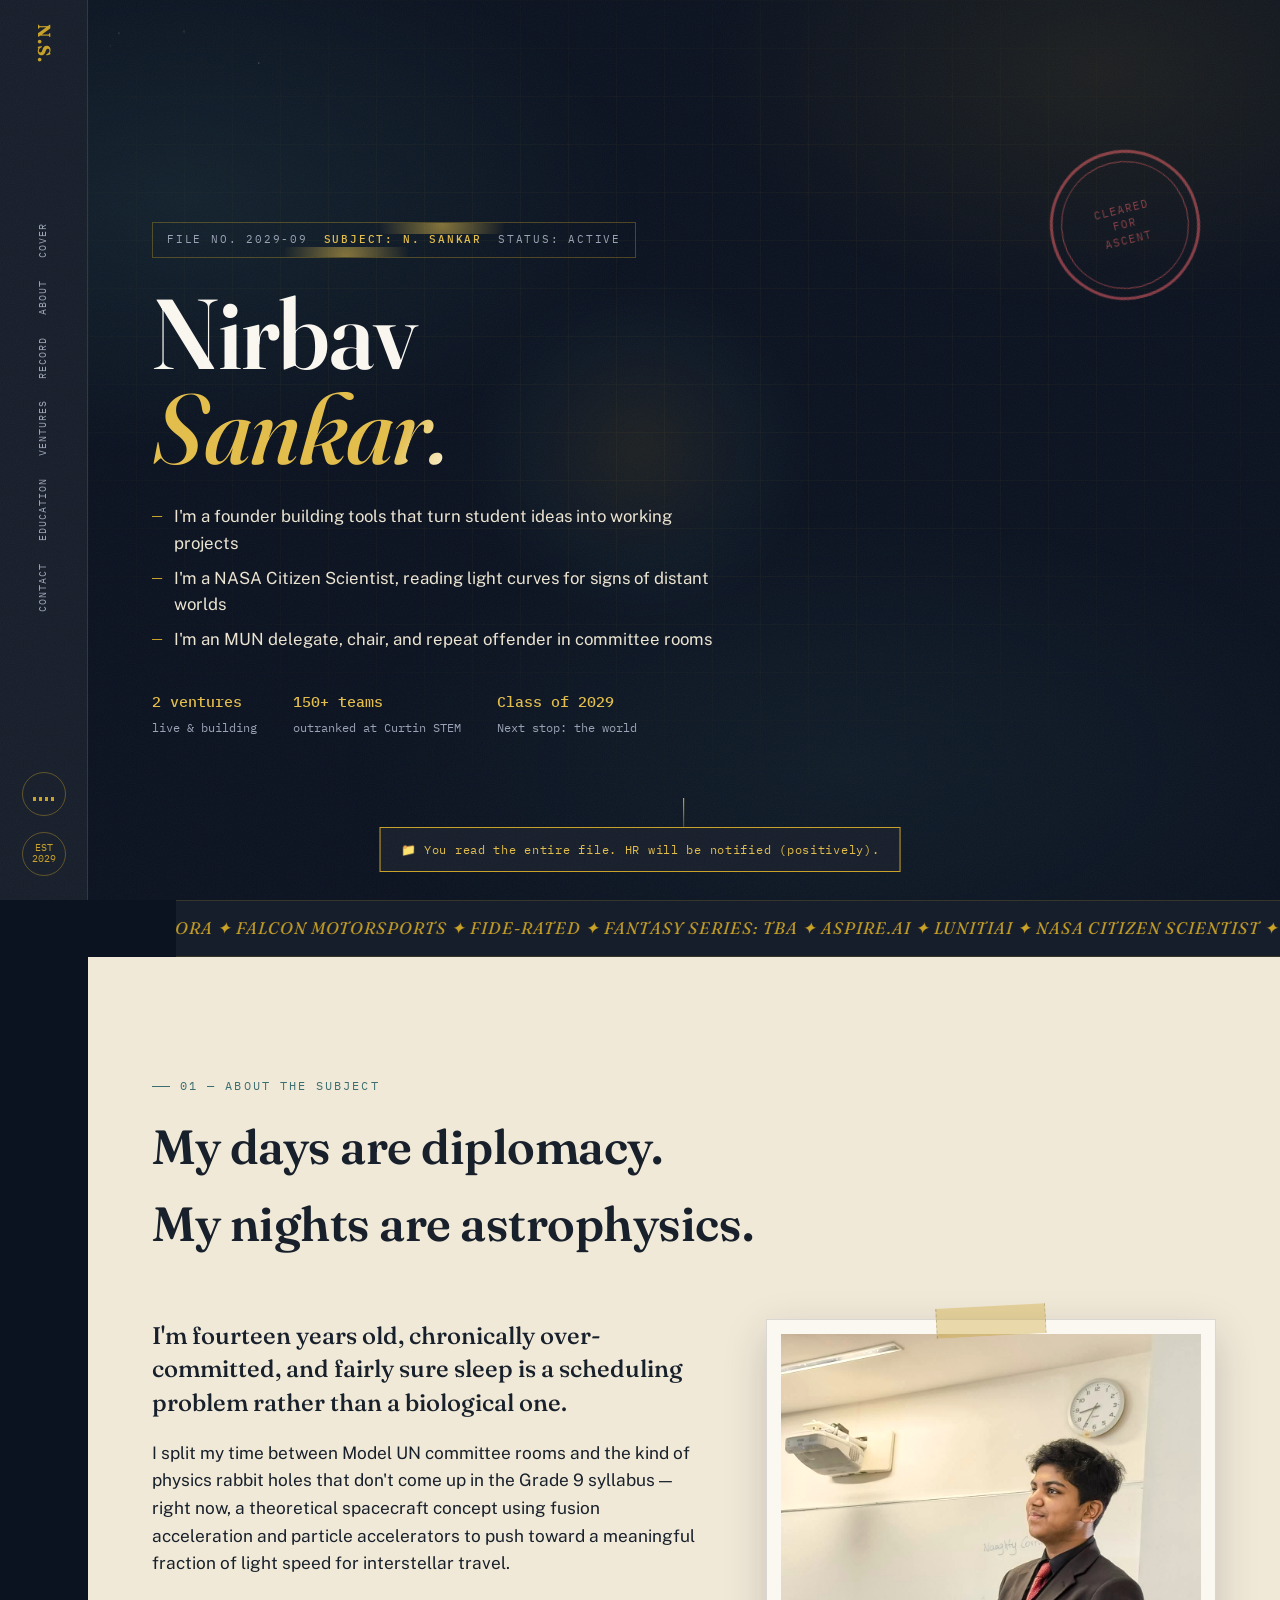
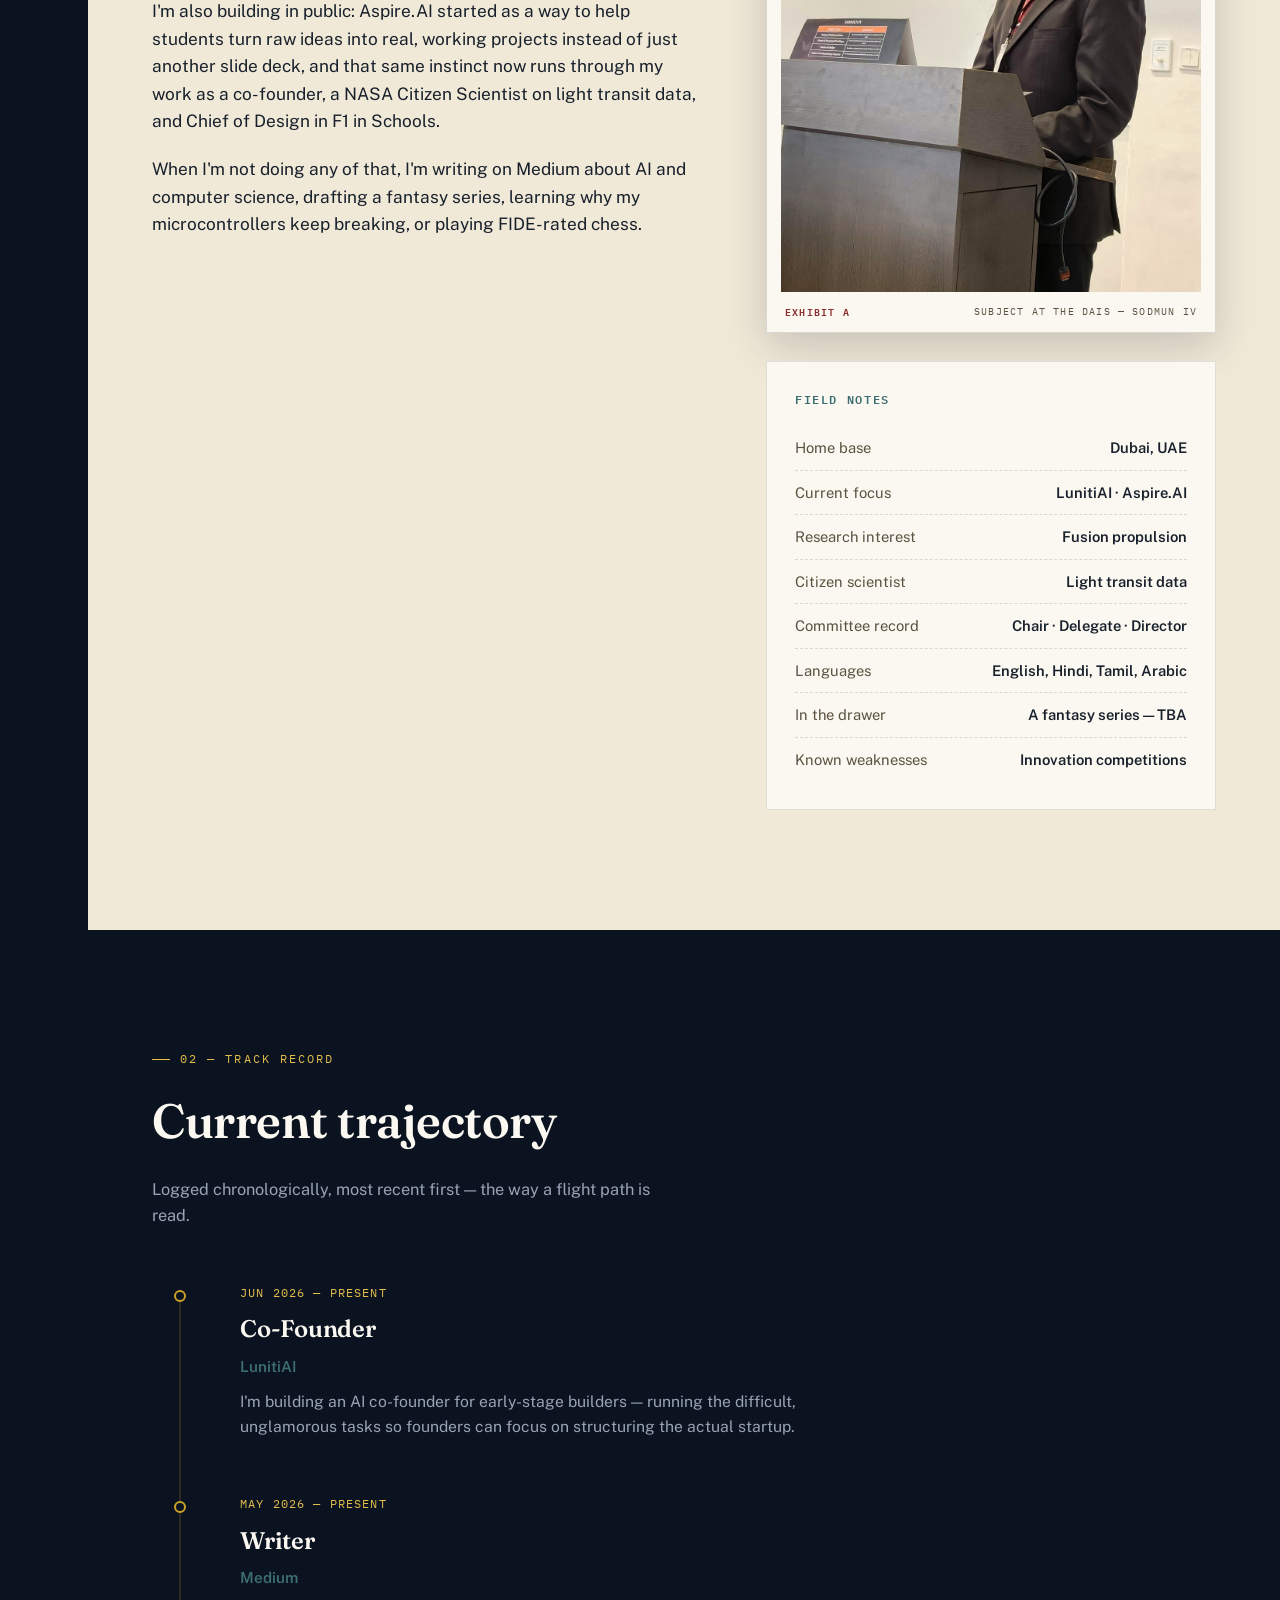
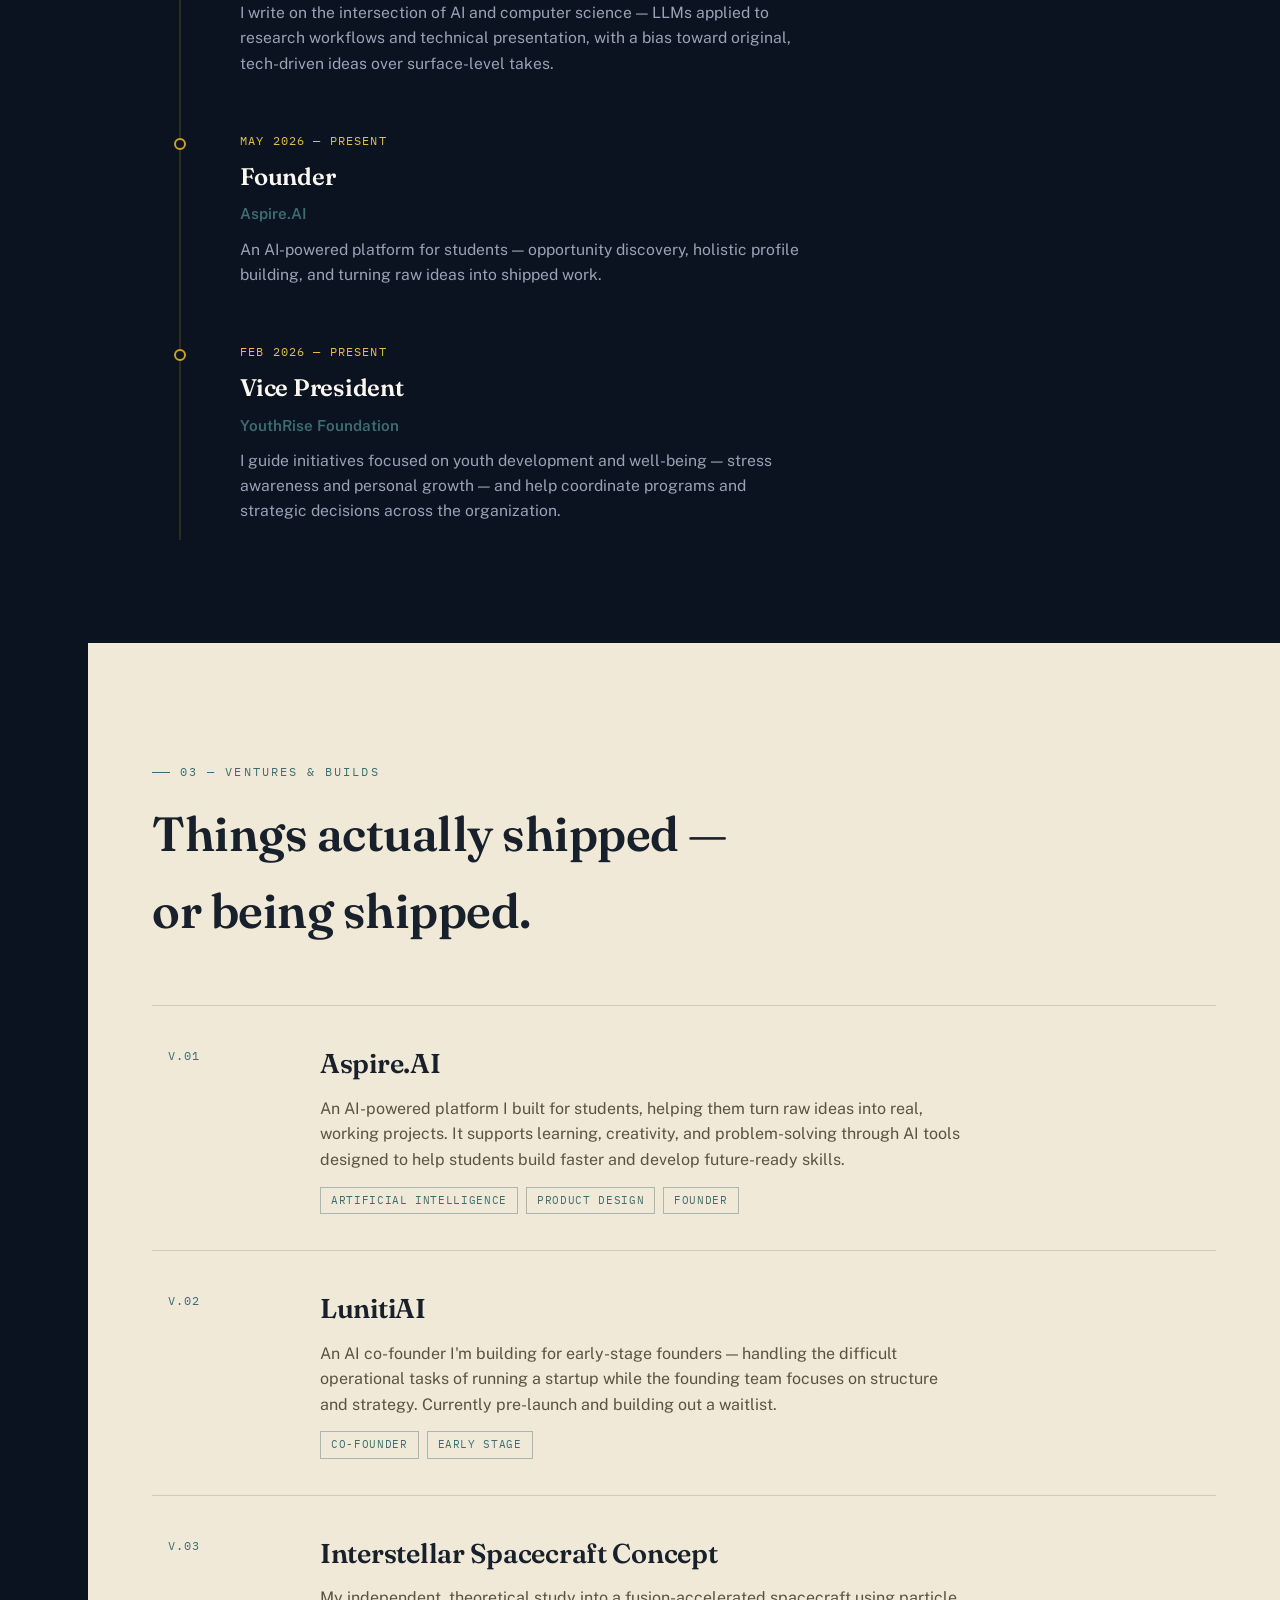
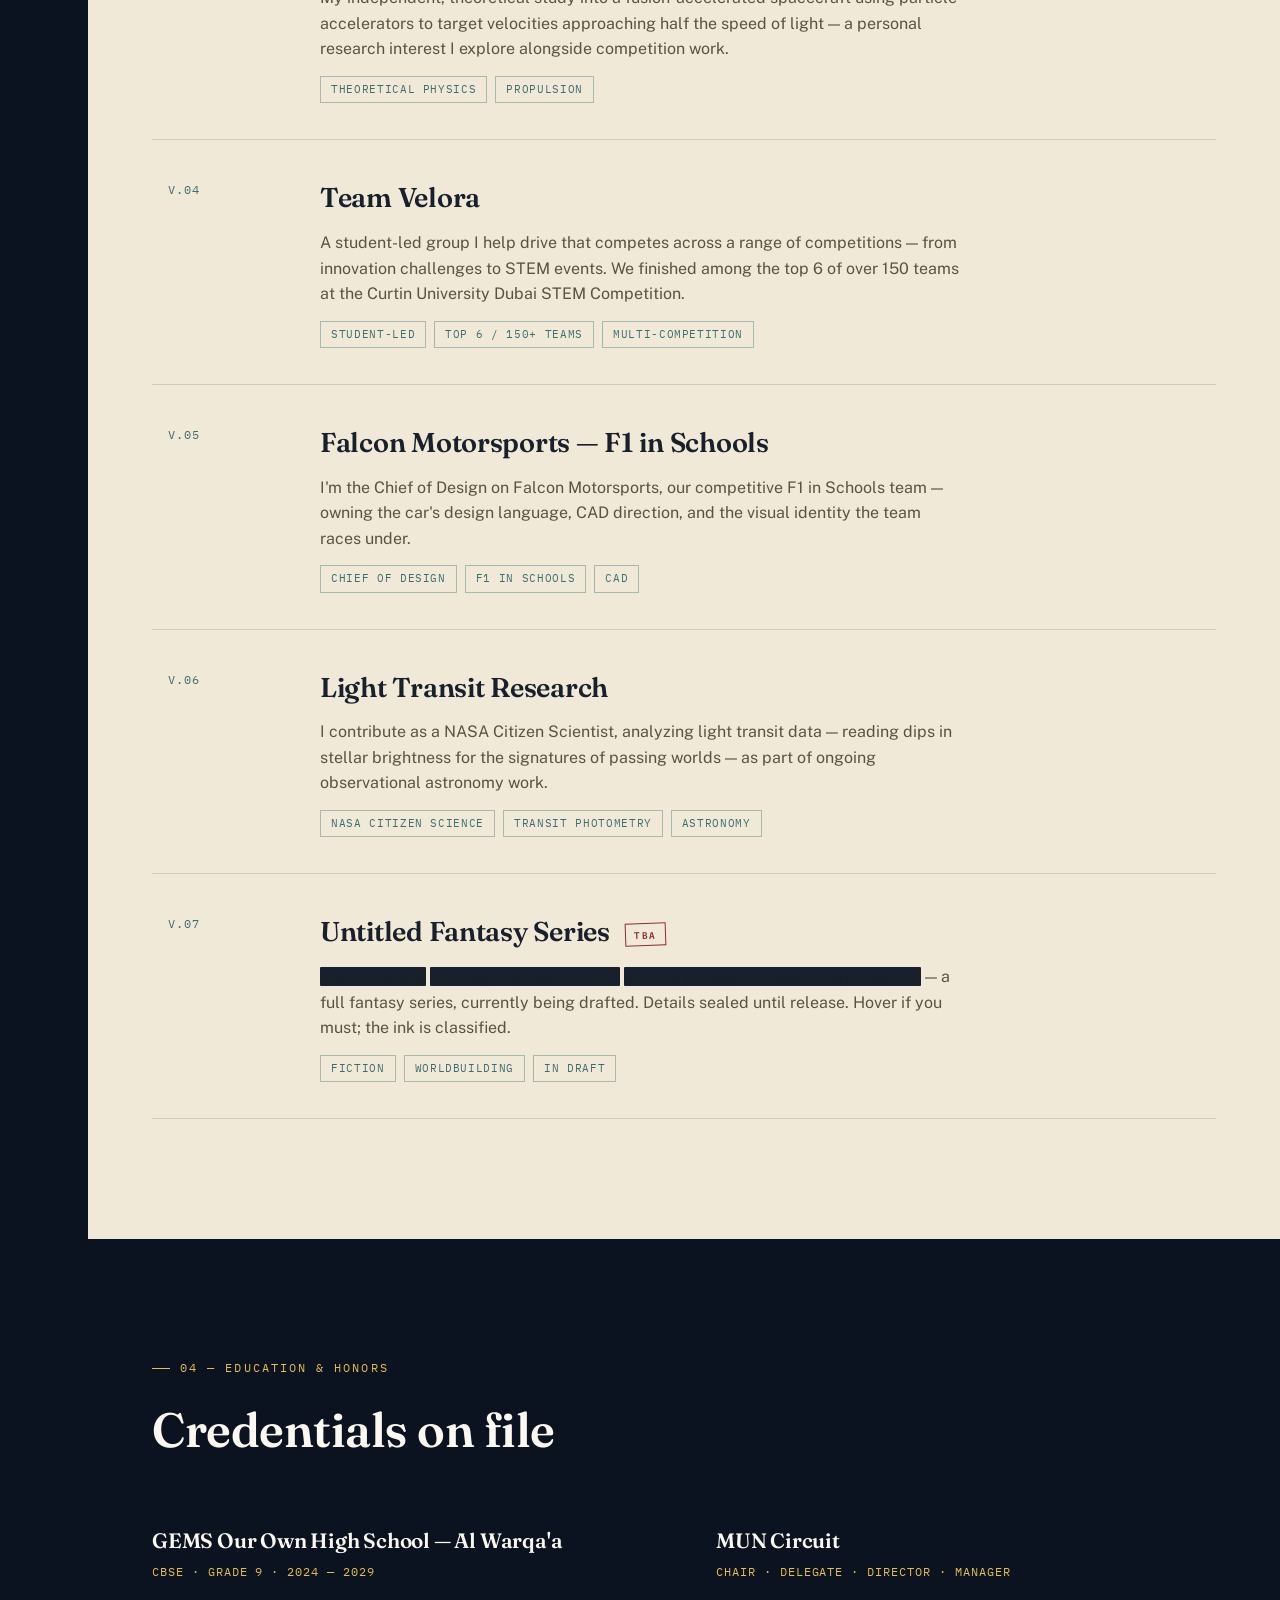
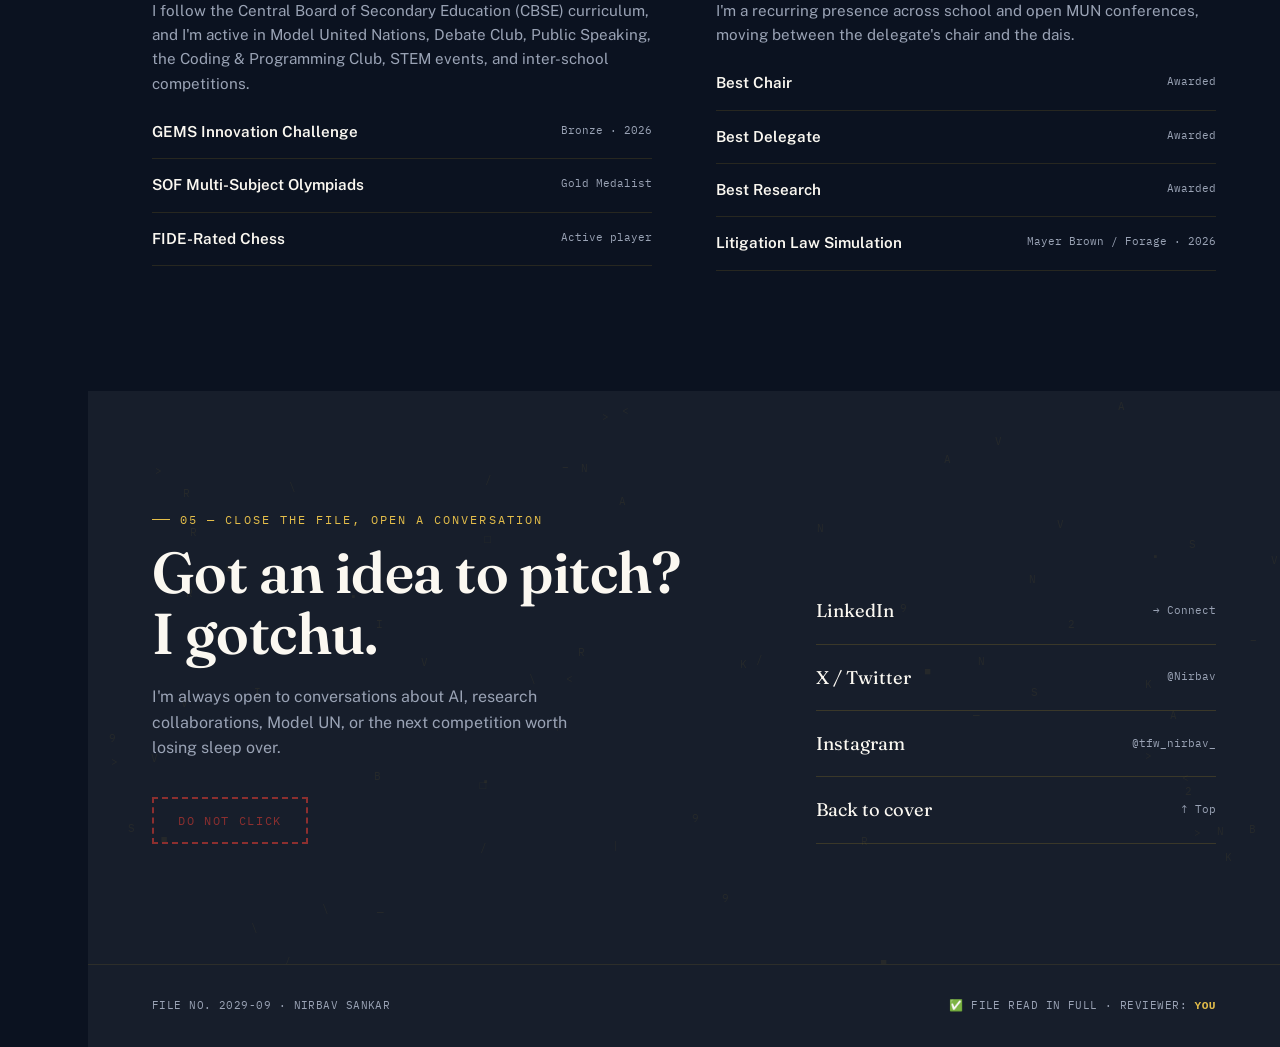
==== commit fb28de5c: "Jul 10, 2026, 3:01 PM" ====
--- a/index.html
+++ b/index.html
@@ -22,7 +22,7 @@
     <div class="rail__tabs" id="railTabs">
       <a class="rail__tab" data-target="hero" data-text="Cover">Cover</a>
       <a class="rail__tab" data-target="about" data-text="About">About</a>
-      <a class="rail__tab" data-target="trajectory" data-text="Track Record">Track Record</a>
+      <a class="rail__tab" data-target="trajectory" data-text="Record">Record</a>
       <a class="rail__tab" data-target="ventures" data-text="Ventures">Ventures</a>
       <a class="rail__tab" data-target="education" data-text="Education">Education</a>
       <a class="rail__tab" data-target="contact" data-text="Contact">Contact</a>
@@ -47,7 +47,7 @@
   <div class="mobile-menu" id="mobileMenu">
     <a data-target="hero">Cover</a>
     <a data-target="about">About</a>
-    <a data-target="trajectory">Track Record</a>
+    <a data-target="trajectory">Record</a>
     <a data-target="ventures">Ventures</a>
     <a data-target="education">Education</a>
     <a data-target="contact">Contact</a>
@@ -63,7 +63,7 @@
       <div class="stamp" id="stamp">Cleared<br>for<br>Ascent</div>
       <div class="hero-content">
         <div class="file-tag star-border"><span>FILE NO. 2029-09</span><b>SUBJECT: N. SANKAR</b><span>STATUS: ACTIVE</span></div>
-        <h1 class="name"><span class="decrypt" data-text="Nirbav">Nirbav</span><br><em class="decrypt shiny" data-text="Sankar.">Sankar.</em></h1>
+        <h1 class="name" id="heroName"><span class="decrypt" data-text="Nirbav">Nirbav</span><br><em class="decrypt shiny" data-text="Sankar.">Sankar.</em></h1>
         <div class="role-lines">
           <div class="role-line">I'm a founder building tools that turn student ideas into working projects</div>
           <div class="role-line">I'm a NASA Citizen Scientist, reading light curves for signs of distant worlds</div>
@@ -115,7 +115,7 @@
             <div class="dossier-card spotlight">
               <h4>Field notes</h4>
               <div class="dossier-row"><span>Home base</span><span>Dubai, UAE</span></div>
-              <div class="dossier-row"><span>Current focus</span><span>lunitiAI · Aspire.AI</span></div>
+              <div class="dossier-row"><span>Current focus</span><span>LunitiAI · Aspire.AI</span></div>
               <div class="dossier-row"><span>Research interest</span><span>Fusion propulsion</span></div>
               <div class="dossier-row"><span>Citizen scientist</span><span>Light transit data</span></div>
               <div class="dossier-row"><span>Committee record</span><span>Chair · Delegate · Director</span></div>
@@ -150,7 +150,7 @@
               <div class="traj-node"></div>
               <div class="traj-date">Jun 2026 — Present</div>
               <h3>Co-Founder</h3>
-              <div class="org">lunitiAI</div>
+              <div class="org">LunitiAI</div>
               <p class="desc">I'm building an AI co-founder for early-stage builders — running the difficult, unglamorous tasks so founders can focus on structuring the actual startup.</p>
             </div>
 
@@ -203,7 +203,7 @@
           <div class="venture spotlight">
             <div class="venture-code">V.02</div>
             <div>
-              <h3>lunitiAI</h3>
+              <h3>LunitiAI</h3>
               <p>An AI co-founder I'm building for early-stage founders — handling the difficult operational tasks of running a startup while the founding team focuses on structure and strategy. Currently pre-launch and building out a waitlist.</p>
               <div class="venture-tags"><span>Co-Founder</span><span>Early Stage</span></div>
             </div>
@@ -248,7 +248,7 @@
           <div class="venture spotlight venture--sealed" id="sealedVenture">
             <div class="venture-code">V.07</div>
             <div>
-              <h3>Untitled Fantasy Series <span class="tba-tag">TBA</span></h3>
+              <h3>Untitled Fantasy Series <span class="tba-tag" id="tbaTag" title="click me">TBA</span></h3>
               <p class="sealed-copy"><span class="redacted">A world where</span> <span class="redacted">the magic system runs on</span> <span class="redacted">and the protagonist absolutely does not</span> — a full fantasy series, currently being drafted. Details sealed until release. Hover if you must; the ink is classified.</p>
               <div class="venture-tags"><span>Fiction</span><span>Worldbuilding</span><span>In Draft</span></div>
             </div>
@@ -304,6 +304,8 @@
           </div>
           <div class="contact-links">
             <a class="magnet" href="https://www.linkedin.com/in/nirbav-sankar-9b287b400/" target="_blank" rel="noopener">LinkedIn <span>→ Connect</span></a>
+            <a class="magnet" href="https://x.com/Nirbav" target="_blank" rel="noopener">X / Twitter <span>@Nirbav</span></a>
+            <a class="magnet" href="https://instagram.com/tfw_nirbav_" target="_blank" rel="noopener">Instagram <span>@tfw_nirbav_</span></a>
             <a class="magnet" href="#hero" data-target="hero">Back to cover <span>↑ Top</span></a>
           </div>
         </div>
@@ -499,15 +501,17 @@
 
   // ============ ReactBits: ScrollVelocity marquee ============
   const marqueeTrack = document.getElementById('marqueeTrack');
+  var marqueeDir = 1;
   let mx = 0, lastY = scrollY, vel = 0;
   if(!prefersReduced){
     (function marqueeLoop(){
       const dy = scrollY - lastY;
       lastY = scrollY;
       vel += (Math.abs(dy) * 0.25 - vel) * 0.1;
-      mx -= 0.6 + vel;
+      mx -= (0.6 + vel) * marqueeDir;
       const half = marqueeTrack.scrollWidth / 2;
       if(-mx >= half) mx += half;
+      if(mx > 0) mx -= half;
       marqueeTrack.style.transform = `translateX(${mx}px)`;
       requestAnimationFrame(marqueeLoop);
     })();
@@ -819,6 +823,10 @@
     typed = (typed + e.key).slice(-6);
     if(typed.endsWith("chess")) showToast("1. e4 — your move. (FIDE-rated, remember?)");
     if(typed.endsWith("dragon")) showToast("📖 The fantasy series has dragons? Neither confirmed nor denied. TBA.");
+    if(typed.endsWith("codm")) codmMode();
+    if(typed.endsWith("boca")) bocaMode();
+    if(typed.endsWith("love")) romanceMode();
+    if(typed.endsWith("luniti")) rocketFlyby();
   });
 
   // ============ EASTER EGG 6: hold EXHIBIT A photo ============
@@ -829,9 +837,195 @@
   photoCard.addEventListener('pointerup', () => clearTimeout(holdTimer));
   photoCard.addEventListener('pointerleave', () => clearTimeout(holdTimer));
 
-  // ============ EASTER EGG 7: console ============
+
+  // ============ EGG 9: type "codm" → tactical scope mode ============
+  // ============ EGG 10: type "boca" → azul y oro ============
+  // ============ EGG 11: type "love" → romance mode ============
+  // ============ EGG 12: type "luniti" → rocket flyby ============
+  function rocketFlyby(){
+    const r = document.createElement('div');
+    r.className = 'rocket';
+    r.textContent = '🚀';
+    document.body.appendChild(r);
+    setTimeout(() => r.remove(), 2600);
+    showToast("LunitiAI: launch sequence nominal.");
+  }
+  function bocaMode(){
+    if(document.body.classList.contains('boca')) return;
+    document.body.classList.add('boca');
+    showToast("💙💛💙 La Mitad Más Uno. Vamos Boca. 💙💛💙");
+    // blue & gold confetti
+    for(let i=0;i<70;i++){
+      setTimeout(() => {
+        const c = document.createElement('span');
+        c.className = 'boca-confetti';
+        c.style.left = Math.random()*100 + 'vw';
+        c.style.background = Math.random() < 0.5 ? 'var(--boca-blue)' : 'var(--boca-gold)';
+        c.style.animationDuration = (2.2 + Math.random()*2.4) + 's';
+        c.style.width = c.style.height = (5 + Math.random()*7) + 'px';
+        c.style.setProperty('--drift', (Math.random()*120-60) + 'px');
+        document.body.appendChild(c);
+        setTimeout(() => c.remove(), 5000);
+      }, i*45);
+    }
+    // bouncing ball across screen
+    const ball = document.createElement('div');
+    ball.className = 'boca-ball';
+    ball.textContent = '⚽';
+    document.body.appendChild(ball);
+    setTimeout(() => ball.remove(), 4200);
+    // chant banner
+    const chant = document.createElement('div');
+    chant.className = 'boca-chant';
+    chant.innerHTML = '<div class="boca-chant__track"><span>DALE DALE BOCA ✦ LA BOMBONERA NO TIEMBLA, LATE ✦ AZUL Y ORO ✦ DALE DALE BOCA ✦ LA BOMBONERA NO TIEMBLA, LATE ✦ AZUL Y ORO ✦&nbsp;</span></div>';
+    document.body.appendChild(chant);
+    setTimeout(() => chant.remove(), 6000);
+    setTimeout(() => document.body.classList.remove('boca'), 6000);
+  }
+  function codmMode(){
+    if(document.getElementById('scope')) return;
+    const s = document.createElement('div');
+    s.id = 'scope';
+    s.innerHTML = '<div class="scope__ring"></div><div class="scope__h"></div><div class="scope__v"></div><div class="scope__label">TACTICAL MODE — 10s</div><div class="killfeed" id="killfeed"></div>';
+    document.body.appendChild(s);
+    document.body.classList.add('codm');
+    showToast("🎯 CODM sweat detected. Scope equipped. Drop-shotting the whiteboard.");
+    const move = e => { s.style.setProperty('--sx', e.clientX + 'px'); s.style.setProperty('--sy', e.clientY + 'px'); };
+    window.addEventListener('mousemove', move);
+    // killfeed
+    const feed = document.getElementById('killfeed');
+    const kills = [
+      'NIRBAV [🔪] procrastination',
+      'NIRBAV [⚡] the physics test',
+      'NIRBAV [🎯] sleep schedule',
+      'NIRBAV [💥] unmod caucus',
+      'NIRBAV [🏆] 150+ teams'
+    ];
+    kills.forEach((k, i) => setTimeout(() => {
+      const line = document.createElement('div');
+      line.className = 'killfeed__line';
+      line.textContent = k;
+      feed.appendChild(line);
+      setTimeout(() => line.classList.add('out'), 2400);
+    }, 700 + i*1500));
+    // hitmarkers on click
+    const hit = e => {
+      const hm = document.createElement('div');
+      hm.className = 'hitmarker';
+      hm.style.left = e.clientX + 'px';
+      hm.style.top = e.clientY + 'px';
+      document.body.appendChild(hm);
+      setTimeout(() => hm.remove(), 350);
+    };
+    window.addEventListener('click', hit);
+    setTimeout(() => {
+      s.remove(); document.body.classList.remove('codm');
+      window.removeEventListener('mousemove', move);
+      window.removeEventListener('click', hit);
+      // victory banner
+      const v = document.createElement('div');
+      v.className = 'victory';
+      v.innerHTML = '<b>VICTORY</b><span>SUBJECT SURVIVES ANOTHER SCRIM</span>';
+      document.body.appendChild(v);
+      setTimeout(() => v.remove(), 2600);
+    }, 10000);
+  }
+  let romance = false;
+  function romanceMode(){
+    romance = !romance;
+    if(romance){
+      document.body.classList.add('romance');
+      showToast("🌹 romance mode: on. every song is about someone.");
+      // heart rain
+      for(let i=0;i<26;i++){
+        setTimeout(() => {
+          const hEl = document.createElement('span');
+          hEl.className = 'heart';
+          hEl.textContent = ['❤','🌹','💌','♡'][Math.floor(Math.random()*4)];
+          hEl.style.left = Math.random()*100 + 'vw';
+          hEl.style.animationDuration = (3 + Math.random()*3) + 's';
+          hEl.style.fontSize = (0.8 + Math.random()*1.2) + 'rem';
+          document.body.appendChild(hEl);
+          setTimeout(() => hEl.remove(), 6500);
+        }, i*140);
+      }
+    } else {
+      document.body.classList.remove('romance');
+      showToast("romance mode: off. back to business.");
+    }
+  }
+
+  // ============ EGG 13: click hero name 5x → letters scatter ============
+  let nameClicks = 0;
+  const heroName = document.getElementById('heroName');
+  heroName.addEventListener('click', () => {
+    nameClicks++;
+    if(nameClicks === 5){
+      nameClicks = 0;
+      const spans = heroName.querySelectorAll('.decrypt, em');
+      heroName.classList.add('scattering');
+      // split letters
+      heroName.querySelectorAll('.decrypt').forEach(el => {
+        const txt = el.dataset.text;
+        el.innerHTML = txt.split('').map(c =>
+          `<span class="fall" style="--dx:${(Math.random()*160-80).toFixed(0)}px;--rot:${(Math.random()*140-70).toFixed(0)}deg;--del:${(Math.random()*0.25).toFixed(2)}s">${c}</span>`
+        ).join('');
+      });
+      showToast("you broke my name. rebuilding…");
+      setTimeout(() => {
+        heroName.classList.remove('scattering');
+        heroName.querySelectorAll('.decrypt').forEach(el => decrypt(el));
+      }, 1800);
+    }
+  });
+
+  // ============ EGG 14: double-click marquee → reverse ============
+  document.querySelector('.marquee').addEventListener('dblclick', () => {
+    marqueeDir *= -1;
+    showToast(marqueeDir === -1 ? "ticker reversed. chaos." : "ticker restored. order.");
+  });
+
+  // ============ EGG 15: TBA tag → chapter one typewriter ============
+  document.getElementById('tbaTag').addEventListener('click', e => {
+    e.stopPropagation();
+    if(document.getElementById('chapterOverlay')) return;
+    const o = document.createElement('div');
+    o.id = 'chapterOverlay';
+    o.innerHTML = '<div class="chapter__card"><div class="chapter__head">MANUSCRIPT FRAGMENT — RECOVERED</div><p id="chapterText"></p><button id="chapterClose">burn after reading</button></div>';
+    document.body.appendChild(o);
+    const target = "The sky over the city cracked like old parchment, and somewhere below it, a boy who was supposed to be studying for his physics test decided the world could wait.\n\n— chapter one. the rest is TBA. obviously.";
+    const p = document.getElementById('chapterText');
+    let ci = 0;
+    const tw = setInterval(() => {
+      p.textContent = target.slice(0, ++ci);
+      if(ci >= target.length) clearInterval(tw);
+    }, 22);
+    document.getElementById('chapterClose').addEventListener('click', () => { clearInterval(tw); o.remove(); });
+  });
+
+  // ============ EGG 16: read to the very end → wax seal ============
+  let endStamped = false;
+  window.addEventListener('scroll', () => {
+    if(endStamped) return;
+    if(innerHeight + scrollY >= document.body.scrollHeight - 8){
+      endStamped = true;
+      document.getElementById('footerHint').innerHTML = '✅ FILE READ IN FULL · REVIEWER: <b style="color:var(--brass-bright)">YOU</b>';
+      showToast("📁 You read the entire file. HR will be notified (positively).");
+    }
+  }, { passive:true });
+
+  // ============ EGG 17: idle 35s → subject notices ============
+  let idleTimer;
+  function resetIdle(){
+    clearTimeout(idleTimer);
+    idleTimer = setTimeout(() => showToast("👀 the subject is aware you're just staring at the file."), 35000);
+  }
+  ['mousemove','keydown','scroll','click','touchstart'].forEach(ev => window.addEventListener(ev, resetIdle, { passive:true }));
+  resetIdle();
+
+  // ============ EASTER EGG 18: console ============
   console.log("%cFILE NO. 2029-09 — RESTRICTED", "font-family:monospace;font-size:16px;color:#E4BE4A;background:#0B1220;padding:8px 14px;border:1px solid #C9A227;");
-  console.log("%cInspecting the file, are we? Try: Konami code · click the seal 5x · type 'chess' · type 'dragon' · press-and-hold Exhibit A · the button you were told not to click.", "font-family:monospace;color:#9AA3B5;");
+  console.log("%cInspecting the file, are we? 17 eggs are hidden in this file. Some hints: konami · seal x5 · stamp x3 · 'chess' · 'dragon' · 'codm' · 'boca' · 'love' · 'luniti' · hold Exhibit A · click my name 5x · double-click the ticker · the TBA tag · read to the very end · go idle · the button. One is a mystery.", "font-family:monospace;color:#9AA3B5;");
   </script>
 </body>
 </html>
--- a/style.css
+++ b/style.css
@@ -1003,4 +1003,391 @@
 .mobile-bar__right{display:flex; align-items:center; gap:10px;}
 
 /* footer margin fix already handled; ensure marquee doesn't add h-scroll */
-.marquee, .marquee__track{max-width:100%;}+.marquee, .marquee__track{max-width:100%;}
+
+/* ================= V3 ADDITIONS ================= */
+
+/* new accents */
+:root{
+  --rose: #C96A7B;
+  --rose-soft: #E8AABB;
+  --boca-blue: #103A75;
+  --boca-gold: #F2B705;
+  --signal-green: #7BC47F;
+}
+
+/* ---------- rail cleanup (was cramped) ---------- */
+.rail__tabs{gap:2px;}
+.rail__tab{
+  padding:10px 8px;
+  font-size:0.6rem;
+  letter-spacing:0.1em;
+}
+
+/* ---------- EGG: rocket flyby ---------- */
+.rocket{
+  position:fixed;
+  bottom:12vh;
+  left:-80px;
+  font-size:2.6rem;
+  z-index:9999;
+  pointer-events:none;
+  transform:rotate(45deg);
+  animation:rocketFly 2.4s cubic-bezier(.3,.1,.5,1) forwards;
+  filter:drop-shadow(0 0 18px rgba(228,190,74,0.8));
+}
+@keyframes rocketFly{
+  0%{transform:translate(0,0) rotate(45deg); opacity:0;}
+  8%{opacity:1;}
+  100%{transform:translate(120vw, -70vh) rotate(45deg); opacity:1;}
+}
+
+/* ---------- EGG: boca mode ---------- */
+body.boca{
+  animation:bocaPulse 5s ease;
+}
+body.boca .rail, body.boca .mobile-bar, body.boca footer{
+  background:var(--boca-blue);
+  transition:background .6s ease;
+}
+body.boca .rail__mark, body.boca .rail__seal, body.boca .mobile-bar__mark{color:var(--boca-gold);}
+body.boca .eyebrow{color:var(--boca-gold);}
+body.boca .eyebrow::before{background:var(--boca-gold);}
+@keyframes bocaPulse{
+  0%,100%{filter:none;}
+  20%,80%{filter:hue-rotate(0deg) saturate(1.15);}
+}
+body.boca::after{
+  content:"";
+  position:fixed;
+  inset:0;
+  z-index:9997;
+  pointer-events:none;
+  background:linear-gradient(180deg, rgba(16,58,117,0.18) 0%, rgba(242,183,5,0.14) 50%, rgba(16,58,117,0.18) 100%);
+  animation:bocaFlag 5s ease forwards;
+}
+@keyframes bocaFlag{
+  0%{opacity:0;}
+  15%{opacity:1;}
+  85%{opacity:1;}
+  100%{opacity:0;}
+}
+
+/* ---------- EGG: codm scope ---------- */
+body.codm{cursor:none;}
+#scope{
+  position:fixed;
+  inset:0;
+  z-index:9998;
+  pointer-events:none;
+}
+#scope::before{
+  content:"";
+  position:absolute;
+  inset:0;
+  background:radial-gradient(circle 150px at var(--sx, 50vw) var(--sy, 50vh), transparent 96%, rgba(11,18,32,0.82) 100%);
+}
+.scope__ring{
+  position:absolute;
+  left:var(--sx, 50vw); top:var(--sy, 50vh);
+  width:300px; height:300px;
+  transform:translate(-50%,-50%);
+  border:2px solid var(--signal-green);
+  border-radius:50%;
+  box-shadow:0 0 0 1px rgba(123,196,127,0.25), inset 0 0 24px rgba(123,196,127,0.15);
+}
+.scope__h, .scope__v{
+  position:absolute;
+  background:var(--signal-green);
+  opacity:0.85;
+}
+.scope__h{
+  left:calc(var(--sx, 50vw) - 150px); top:var(--sy, 50vh);
+  width:300px; height:1px;
+}
+.scope__v{
+  left:var(--sx, 50vw); top:calc(var(--sy, 50vh) - 150px);
+  width:1px; height:300px;
+}
+.scope__label{
+  position:absolute;
+  left:var(--sx, 50vw); top:calc(var(--sy, 50vh) + 170px);
+  transform:translateX(-50%);
+  font-family:'IBM Plex Mono', monospace;
+  font-size:0.62rem;
+  letter-spacing:0.2em;
+  color:var(--signal-green);
+  text-shadow:0 0 8px rgba(123,196,127,0.7);
+}
+
+/* ---------- EGG: romance mode ---------- */
+body.romance #cursorBlob{
+  background:radial-gradient(circle, rgba(201,106,123,0.16), rgba(232,170,187,0.08) 45%, transparent 70%);
+}
+body.romance .shiny{
+  background:linear-gradient(120deg, var(--rose) 40%, #ffe3ec 50%, var(--rose) 60%);
+  background-size:220% 100%;
+  -webkit-background-clip:text;
+  background-clip:text;
+}
+body.romance .stamp{border-color:var(--rose); color:var(--rose);}
+body.romance .stamp::before{border-color:var(--rose);}
+body.romance .marquee__track{color:var(--rose-soft);}
+.heart{
+  position:fixed;
+  top:-6vh;
+  z-index:9999;
+  pointer-events:none;
+  color:var(--rose);
+  animation:heartFall linear forwards;
+  text-shadow:0 0 12px rgba(201,106,123,0.5);
+}
+@keyframes heartFall{
+  0%{transform:translateY(0) rotate(0deg); opacity:0;}
+  10%{opacity:1;}
+  100%{transform:translateY(112vh) rotate(40deg); opacity:0.7;}
+}
+
+/* ---------- EGG: name scatter ---------- */
+.scattering .fall{
+  display:inline-block;
+  animation:letterFall 1.5s cubic-bezier(.4,.05,.6,1) var(--del, 0s) forwards;
+}
+@keyframes letterFall{
+  0%{transform:none; opacity:1;}
+  100%{transform:translate(var(--dx, 0), 90vh) rotate(var(--rot, 0deg)); opacity:0;}
+}
+
+/* ---------- EGG: chapter overlay ---------- */
+#chapterOverlay{
+  position:fixed;
+  inset:0;
+  z-index:1002;
+  background:rgba(11,18,32,0.88);
+  backdrop-filter:blur(5px);
+  display:flex;
+  align-items:center;
+  justify-content:center;
+  padding:24px;
+}
+.chapter__card{
+  background:var(--parchment);
+  color:var(--paper-text);
+  max-width:520px;
+  padding:44px 40px;
+  border:1px solid rgba(23,32,43,0.2);
+  box-shadow:0 24px 60px rgba(0,0,0,0.55);
+  position:relative;
+}
+.chapter__card::before{
+  content:"";
+  position:absolute;
+  inset:10px;
+  border:1px dashed rgba(140,47,47,0.35);
+  pointer-events:none;
+}
+.chapter__head{
+  font-family:'IBM Plex Mono', monospace;
+  font-size:0.64rem;
+  letter-spacing:0.2em;
+  color:var(--stamp-red);
+  margin-bottom:20px;
+}
+#chapterText{
+  font-family:'Fraunces', serif;
+  font-size:1.08rem;
+  line-height:1.7;
+  white-space:pre-line;
+  min-height:120px;
+}
+#chapterText::after{
+  content:"▍";
+  color:var(--stamp-red);
+  animation:blink 0.9s steps(1) infinite;
+}
+@keyframes blink{50%{opacity:0;}}
+#chapterClose{
+  margin-top:24px;
+  font-family:'IBM Plex Mono', monospace;
+  font-size:0.7rem;
+  letter-spacing:0.14em;
+  text-transform:uppercase;
+  background:var(--stamp-red);
+  color:var(--parchment);
+  border:none;
+  padding:12px 20px;
+  cursor:pointer;
+}
+#chapterClose:hover{background:#6e2222;}
+
+.tba-tag{cursor:pointer; transition:transform .2s ease, background .2s ease;}
+.tba-tag:hover{transform:rotate(2deg) scale(1.1); background:rgba(140,47,47,0.1);}
+
+/* ================= V4: bugfix + egg visuals ================= */
+
+/* FIX: mobile menu was visible on desktop (no base display rule) */
+.mobile-menu{display:none;}
+@media (max-width:860px){
+  .mobile-menu.open{display:flex;}
+}
+
+/* ---------- CODM: killfeed ---------- */
+.killfeed{
+  position:absolute;
+  top:80px; right:28px;
+  display:flex;
+  flex-direction:column;
+  gap:6px;
+  align-items:flex-end;
+}
+.killfeed__line{
+  font-family:'IBM Plex Mono', monospace;
+  font-size:0.7rem;
+  letter-spacing:0.06em;
+  color:var(--signal-green);
+  background:rgba(11,18,32,0.85);
+  border:1px solid rgba(123,196,127,0.4);
+  border-right:3px solid var(--signal-green);
+  padding:6px 12px;
+  animation:feedIn .25s ease;
+  transition:opacity .5s ease, transform .5s ease;
+  text-shadow:0 0 6px rgba(123,196,127,0.5);
+}
+.killfeed__line.out{opacity:0; transform:translateX(20px);}
+@keyframes feedIn{
+  from{opacity:0; transform:translateX(30px);}
+  to{opacity:1; transform:none;}
+}
+
+/* ---------- CODM: hitmarker ---------- */
+.hitmarker{
+  position:fixed;
+  width:26px; height:26px;
+  z-index:9999;
+  pointer-events:none;
+  transform:translate(-50%,-50%) rotate(45deg);
+  animation:hitPop .35s ease forwards;
+}
+.hitmarker::before, .hitmarker::after{
+  content:"";
+  position:absolute;
+  background:#fff;
+  box-shadow:0 0 6px rgba(255,255,255,0.9);
+}
+.hitmarker::before{
+  left:0; top:0; width:8px; height:2px;
+  box-shadow:18px 0 0 #fff, 0 24px 0 #fff, 18px 24px 0 #fff, 0 0 6px rgba(255,255,255,0.9);
+}
+.hitmarker::after{
+  left:0; top:0; width:2px; height:8px;
+  box-shadow:24px 0 0 #fff, 0 18px 0 #fff, 24px 18px 0 #fff;
+}
+@keyframes hitPop{
+  0%{opacity:1; transform:translate(-50%,-50%) rotate(45deg) scale(0.7);}
+  100%{opacity:0; transform:translate(-50%,-50%) rotate(45deg) scale(1.4);}
+}
+
+/* ---------- CODM: victory banner ---------- */
+.victory{
+  position:fixed;
+  top:50%; left:50%;
+  transform:translate(-50%,-50%);
+  z-index:9999;
+  pointer-events:none;
+  text-align:center;
+  animation:victoryIn 2.6s ease forwards;
+}
+.victory b{
+  display:block;
+  font-family:'Fraunces', serif;
+  font-weight:900;
+  font-size:clamp(3rem, 10vw, 6rem);
+  letter-spacing:0.08em;
+  color:var(--signal-green);
+  text-shadow:0 0 30px rgba(123,196,127,0.7), 0 0 80px rgba(123,196,127,0.35);
+}
+.victory span{
+  font-family:'IBM Plex Mono', monospace;
+  font-size:0.72rem;
+  letter-spacing:0.3em;
+  color:var(--ink-text);
+}
+@keyframes victoryIn{
+  0%{opacity:0; transform:translate(-50%,-50%) scale(1.6);}
+  15%{opacity:1; transform:translate(-50%,-50%) scale(1);}
+  80%{opacity:1;}
+  100%{opacity:0; transform:translate(-50%,-50%) scale(0.96);}
+}
+
+/* ---------- BOCA: confetti ---------- */
+.boca-confetti{
+  position:fixed;
+  top:-4vh;
+  z-index:9999;
+  pointer-events:none;
+  animation:confFall linear forwards;
+  border-radius:1px;
+}
+@keyframes confFall{
+  0%{transform:translate(0,0) rotate(0deg); opacity:1;}
+  100%{transform:translate(var(--drift, 0), 110vh) rotate(540deg); opacity:0.8;}
+}
+
+/* ---------- BOCA: bouncing ball ---------- */
+.boca-ball{
+  position:fixed;
+  bottom:0;
+  left:-60px;
+  font-size:2.8rem;
+  z-index:9999;
+  pointer-events:none;
+  animation:ballAcross 4s linear forwards;
+  filter:drop-shadow(0 4px 10px rgba(0,0,0,0.4));
+}
+@keyframes ballAcross{
+  0%   {transform:translate(0, 0) rotate(0deg);}
+  12%  {transform:translate(14vw, -32vh) rotate(180deg);}
+  25%  {transform:translate(28vw, 0) rotate(360deg);}
+  37%  {transform:translate(42vw, -24vh) rotate(540deg);}
+  50%  {transform:translate(56vw, 0) rotate(720deg);}
+  62%  {transform:translate(70vw, -17vh) rotate(900deg);}
+  75%  {transform:translate(84vw, 0) rotate(1080deg);}
+  87%  {transform:translate(98vw, -10vh) rotate(1260deg);}
+  100% {transform:translate(115vw, 0) rotate(1440deg);}
+}
+
+/* ---------- BOCA: chant banner ---------- */
+.boca-chant{
+  position:fixed;
+  top:50%;
+  left:0; right:0;
+  transform:translateY(-50%) rotate(-2deg);
+  z-index:9998;
+  pointer-events:none;
+  background:linear-gradient(180deg, var(--boca-blue) 0%, var(--boca-blue) 33%, var(--boca-gold) 33%, var(--boca-gold) 66%, var(--boca-blue) 66%);
+  padding:10px 0;
+  overflow:hidden;
+  box-shadow:0 10px 40px rgba(0,0,0,0.4);
+  animation:chantIn 6s ease forwards;
+}
+.boca-chant__track{
+  display:inline-flex;
+  white-space:nowrap;
+  font-family:'Fraunces', serif;
+  font-weight:900;
+  font-size:1.4rem;
+  letter-spacing:0.12em;
+  color:#fff;
+  text-shadow:2px 2px 0 var(--boca-blue);
+  animation:chantScroll 6s linear infinite;
+}
+@keyframes chantScroll{
+  from{transform:translateX(0);}
+  to{transform:translateX(-50%);}
+}
+@keyframes chantIn{
+  0%{opacity:0; transform:translateY(-50%) rotate(-2deg) scaleY(0);}
+  8%{opacity:1; transform:translateY(-50%) rotate(-2deg) scaleY(1);}
+  88%{opacity:1;}
+  100%{opacity:0;}
+}
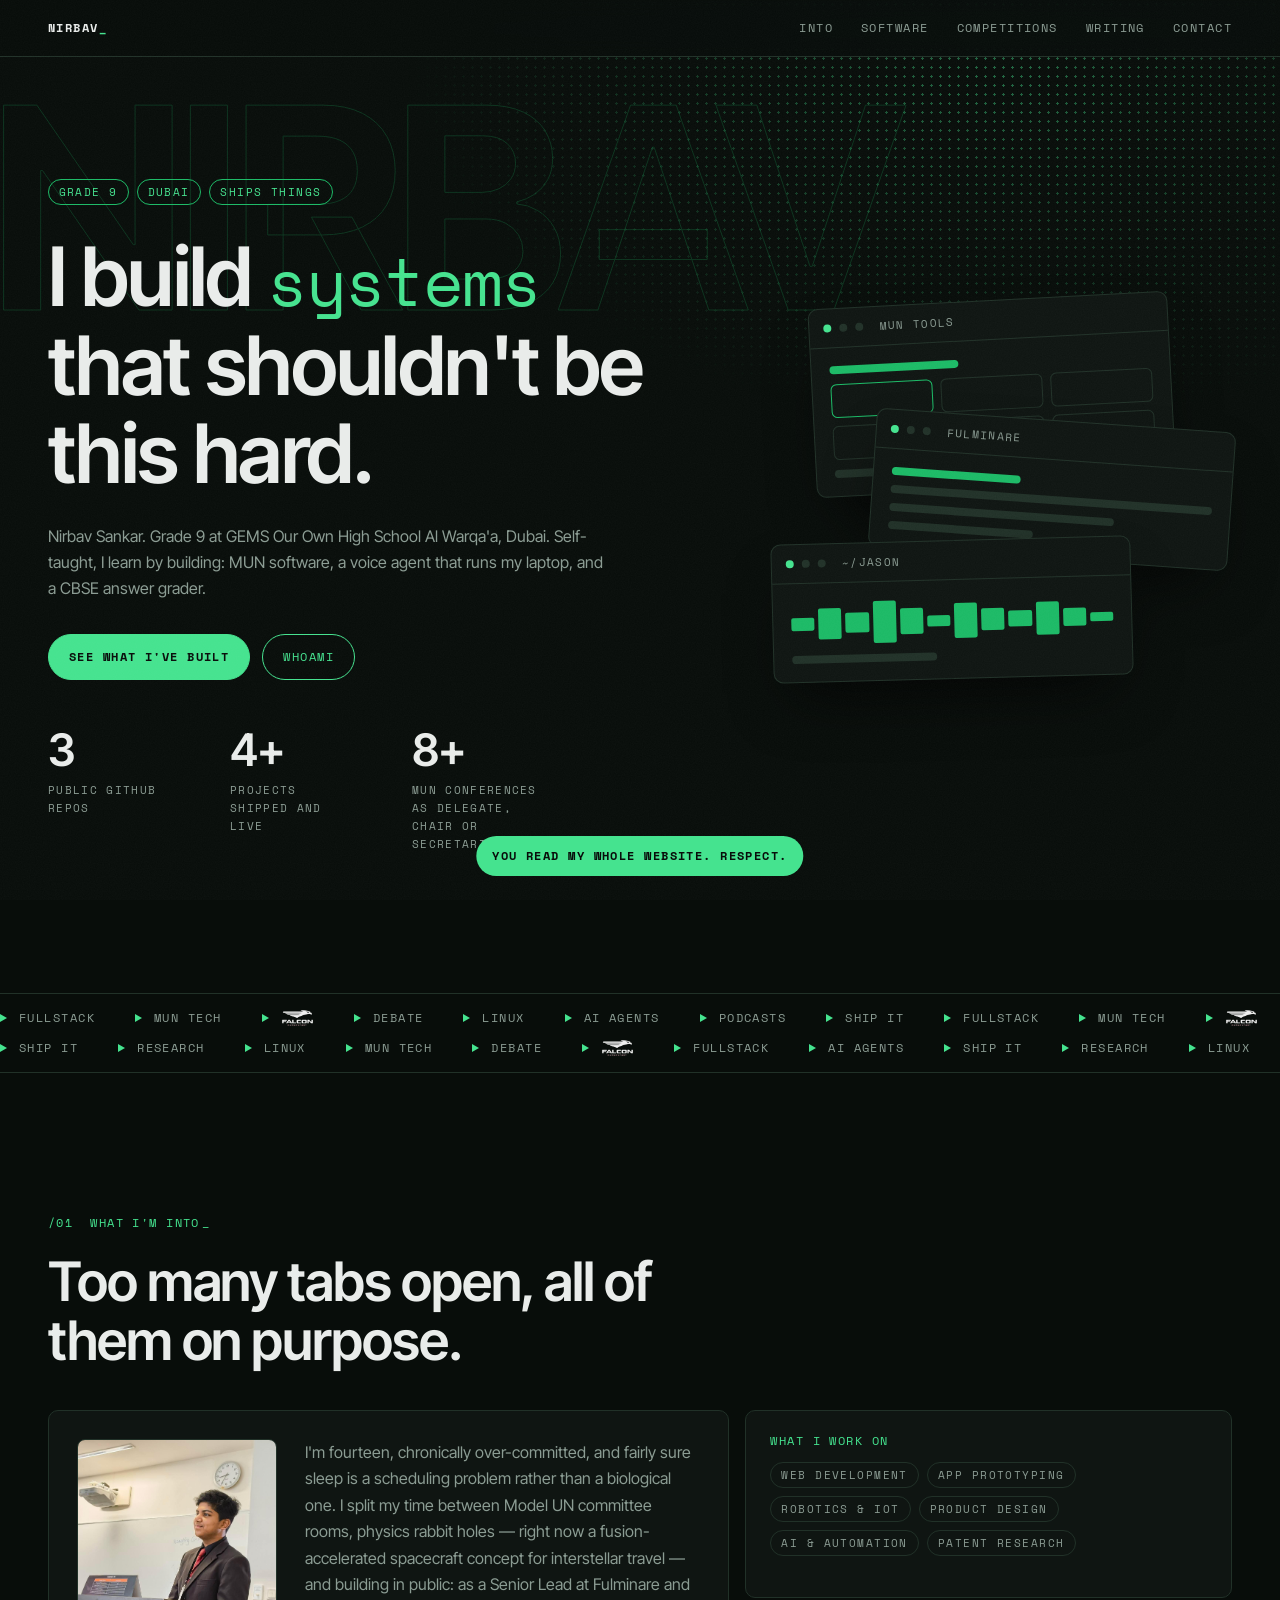
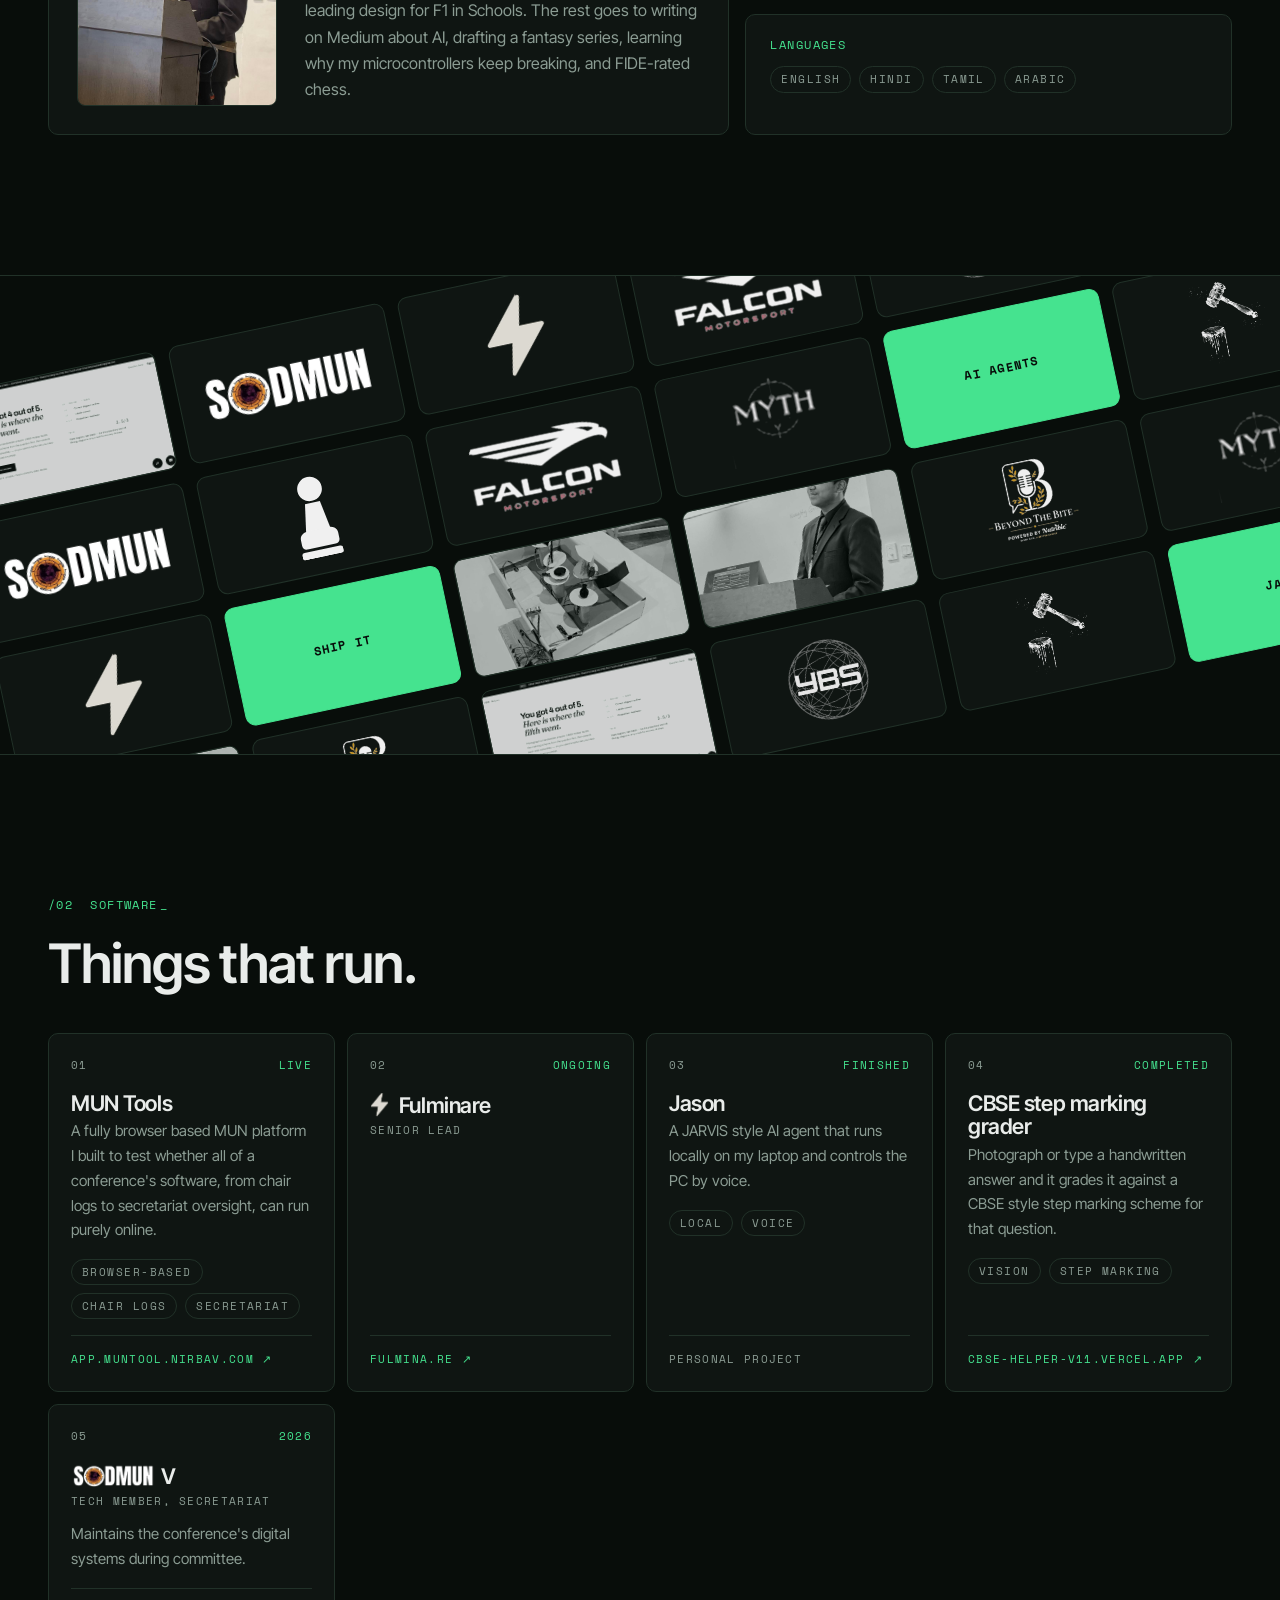
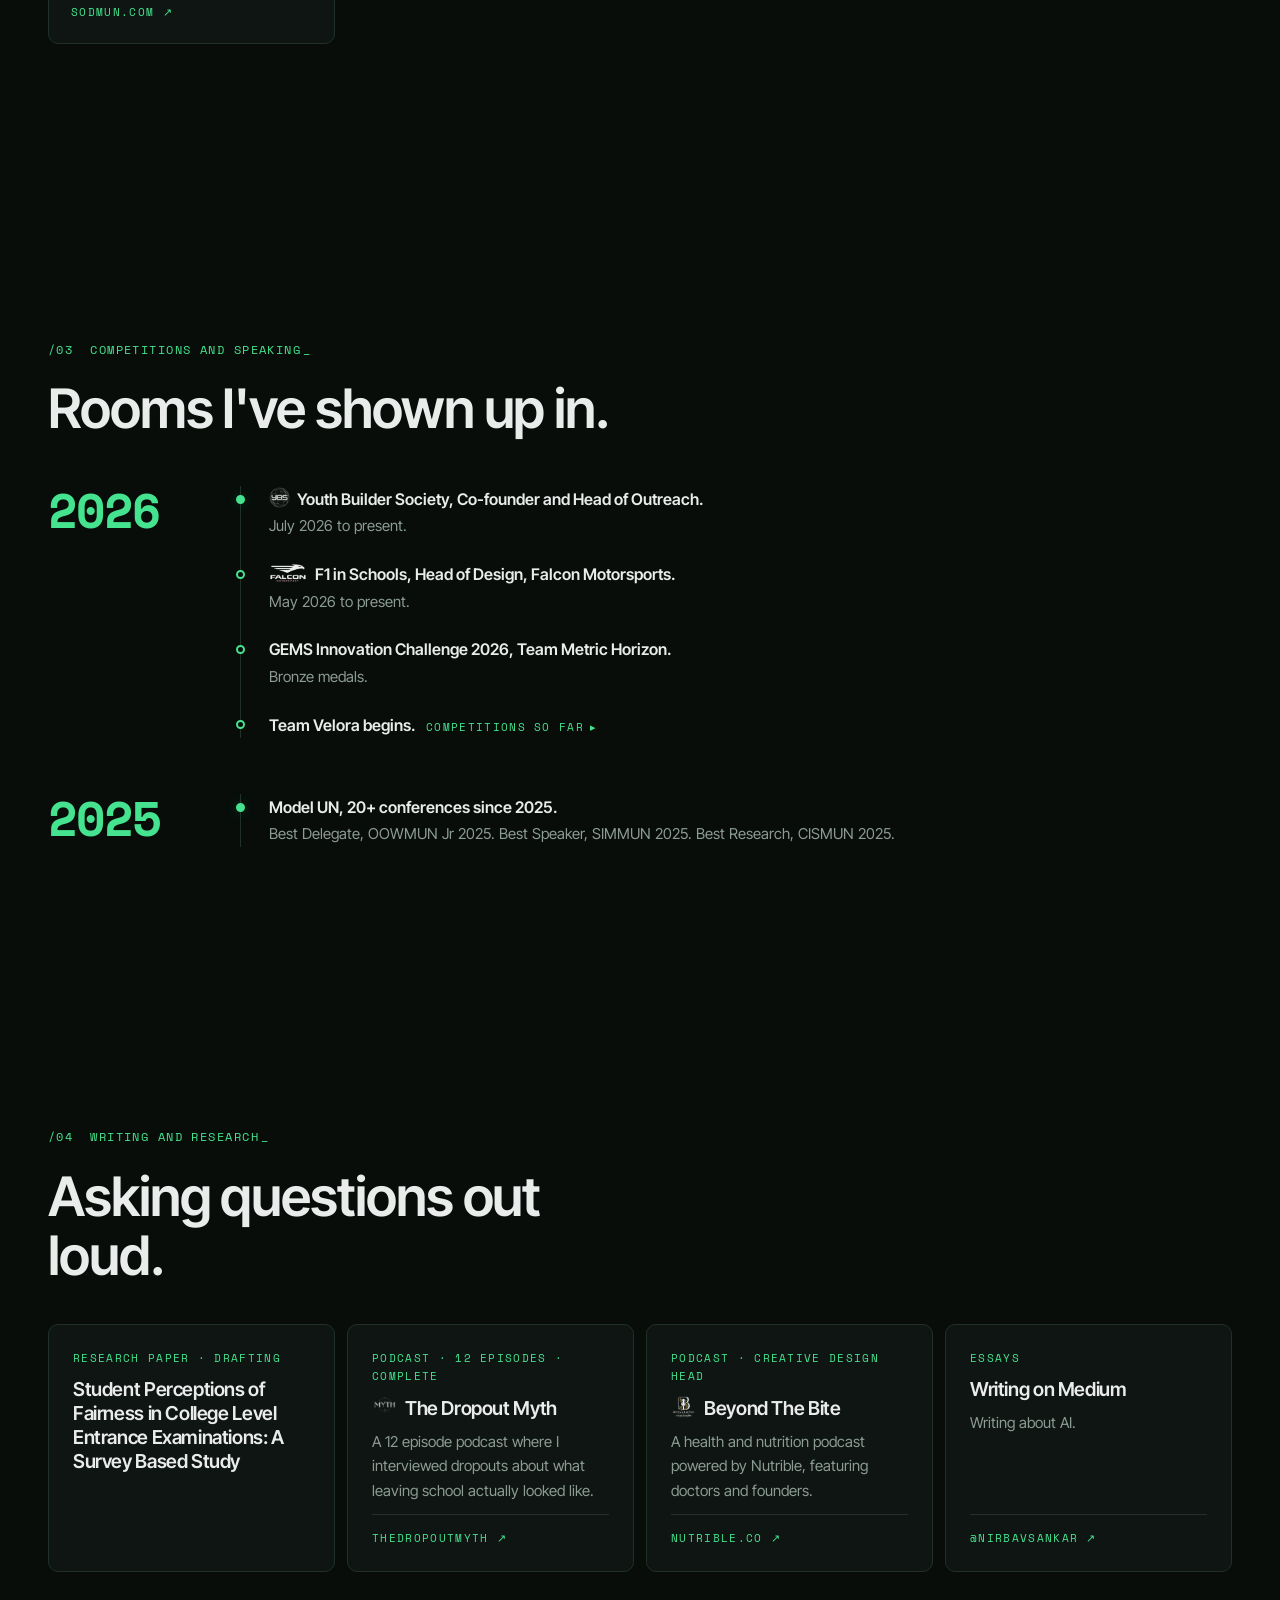
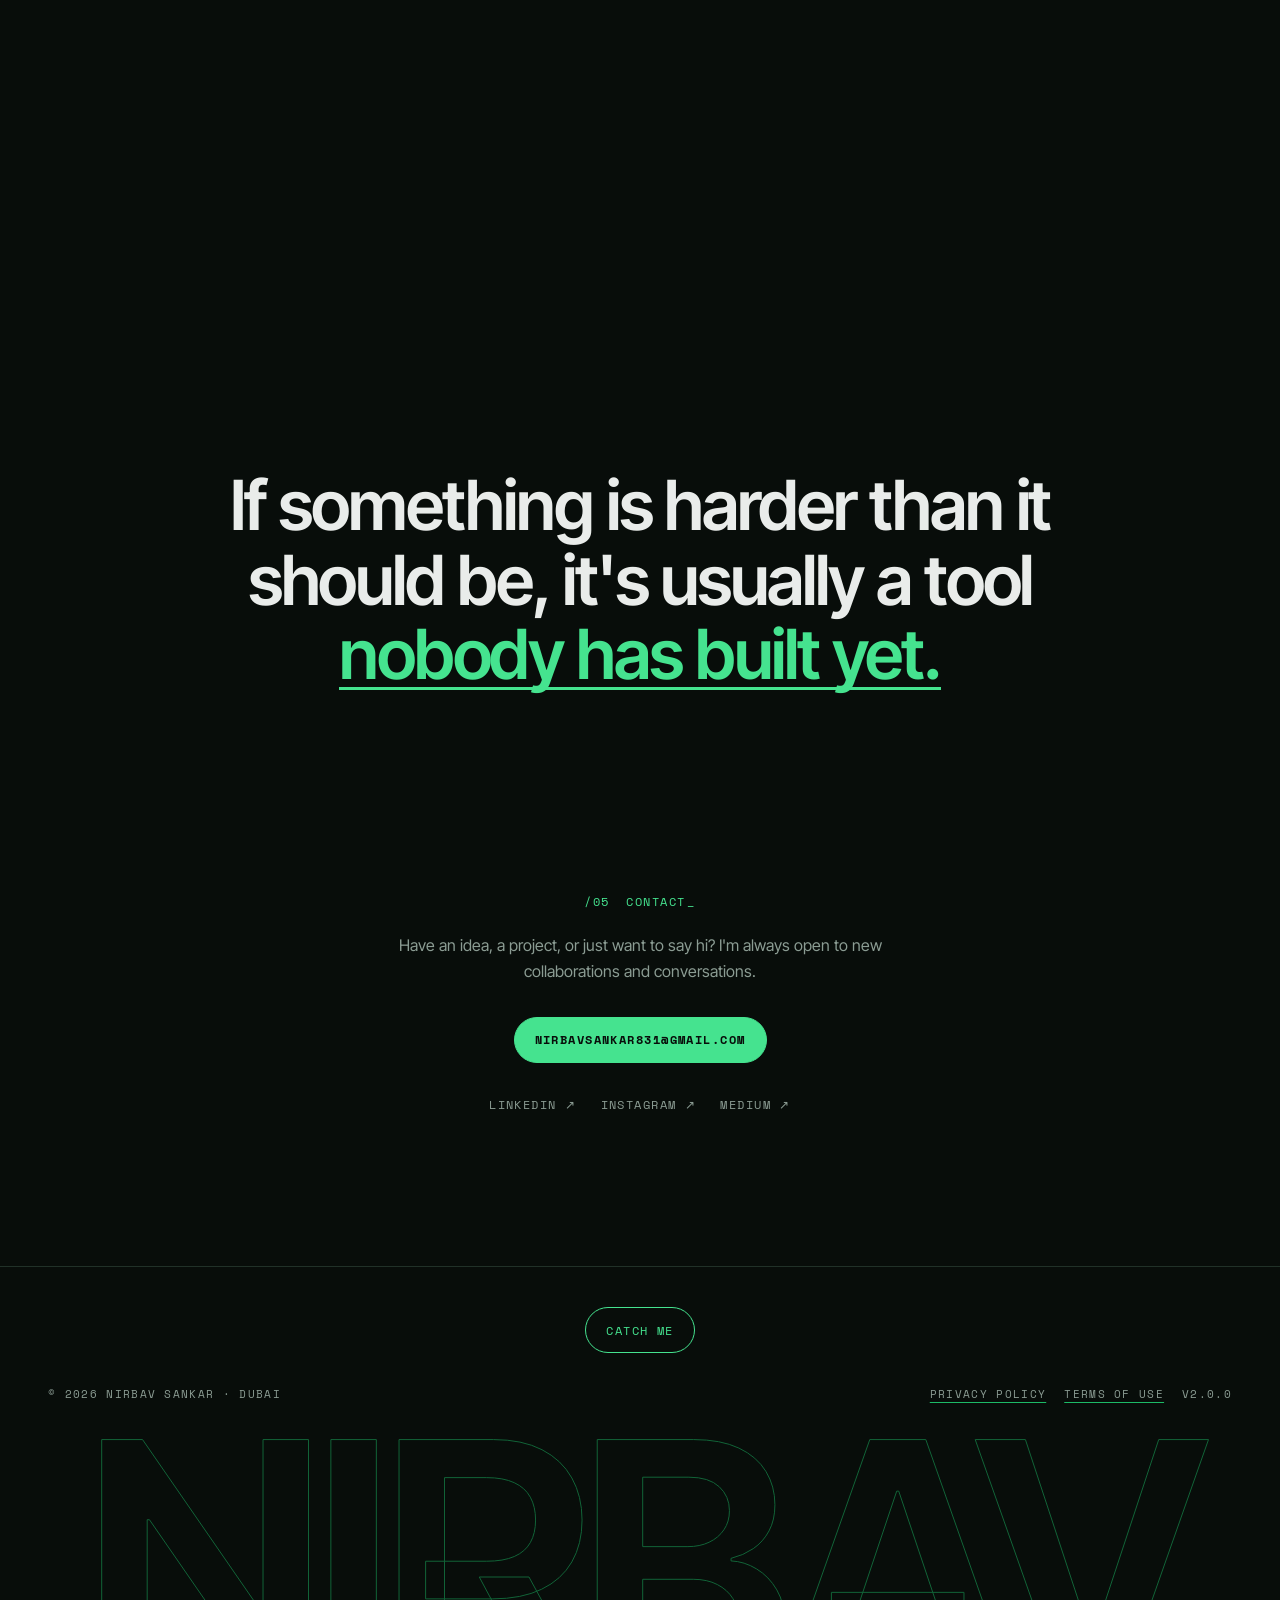
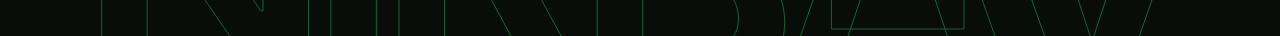
==== commit 4bc30d10: "nirbav.com v2: single-page rebuild Plain HTML/CSS/JS site served from the repo root: tokens + site s" ====
--- a/index.html
+++ b/index.html
@@ -1,1031 +1,269 @@
-<!DOCTYPE html>
+<!doctype html>
 <html lang="en">
 <head>
-  <meta charset="UTF-8">
-  <meta name="viewport" content="width=device-width, initial-scale=1.0">
-  <title>Nirbav Sankar — Case File</title>
-  <meta name="description" content="Nirbav Sankar — Founder, Aspire.AI. NASA Citizen Scientist. MUN Delegate. Researcher.">
-  <link rel="preconnect" href="https://fonts.googleapis.com">
-  <link rel="preconnect" href="https://fonts.gstatic.com" crossorigin>
-  <link href="https://fonts.googleapis.com/css2?family=Fraunces:ital,opsz,wght@0,9..144,400;0,9..144,600;0,9..144,900;1,9..144,500&family=Public+Sans:wght@400;500;600;700&family=IBM+Plex+Mono:wght@400;500;600&display=swap" rel="stylesheet">
-  <link rel="stylesheet" href="style.css">
+<meta charset="utf-8">
+<meta name="viewport" content="width=device-width, initial-scale=1">
+<title>Nirbav Sankar</title>
+<meta name="description" content="Nirbav Sankar, Grade 9, Dubai. Self-taught builder of MUN software, AI agents and student tools.">
+<meta name="theme-color" content="#060d09">
+<meta property="og:title" content="Nirbav Sankar">
+<meta property="og:description" content="Grade 9, Dubai. Ships things.">
+<link rel="icon" href="public/img/favicon.svg" type="image/svg+xml">
+<link rel="preconnect" href="https://fonts.googleapis.com">
+<link rel="preconnect" href="https://fonts.gstatic.com" crossorigin>
+<link rel="preload" href="public/fonts/space-mono-400-latin.woff2" as="font" type="font/woff2" crossorigin>
+<link rel="stylesheet" href="https://fonts.googleapis.com/css2?family=Inter+Tight:wght@400;600&display=swap">
+<link rel="stylesheet" href="styles/tokens.css">
+<link rel="stylesheet" href="styles/site.css">
+<script>document.documentElement.classList.add('js')</script>
+<script src="js/hue.js" defer></script>
+<script src="js/fun.js" defer></script>
+<script src="js/motion.js" defer></script>
 </head>
 <body>
-
-  <!-- effect layers -->
-  <canvas id="sparkCanvas" aria-hidden="true"></canvas>
-  <div id="cursorBlob" aria-hidden="true"></div>
-  <div class="noise" aria-hidden="true"></div>
-
-  <nav class="rail" aria-label="Section navigation">
-    <div class="rail__mark">N.S.</div>
-    <div class="rail__tabs" id="railTabs">
-      <a class="rail__tab" data-target="hero" data-text="Cover">Cover</a>
-      <a class="rail__tab" data-target="about" data-text="About">About</a>
-      <a class="rail__tab" data-target="trajectory" data-text="Record">Record</a>
-      <a class="rail__tab" data-target="ventures" data-text="Ventures">Ventures</a>
-      <a class="rail__tab" data-target="education" data-text="Education">Education</a>
-      <a class="rail__tab" data-target="contact" data-text="Contact">Contact</a>
-    </div>
-    <div class="rail__bottom">
-      <button class="audio-btn" id="audioBtn" aria-label="Toggle music" title="evidence tape // lo-fi">
-        <span class="audio-bars"><i></i><i></i><i></i><i></i></span>
-      </button>
-      <div class="rail__seal" id="railSeal">EST<br>2029</div>
-    </div>
+<div class="progress" aria-hidden="true"></div>
+<div class="loader" role="status" aria-live="polite">
+  <div class="lattice" aria-hidden="true"><i></i><i></i><i></i><i></i><i></i><i></i><i></i><i></i><i></i></div>
+  <span class="loader-label mono">Thinking</span>
+  <span class="loader-time mono">0.0s</span>
+</div>
+<a class="skip mono" href="#main">Skip to content</a>
+<div class="halftone" aria-hidden="true"></div>
+<div class="grain" aria-hidden="true"></div>
+
+<header class="nav">
+  <nav class="wrap mono" aria-label="Primary">
+    <a class="nav-mark" href="#home">NIRBAV<span>_</span></a>
+    <ul>
+      <li><a href="#about">Into</a></li>
+      <li><a href="#software">Software</a></li>
+      <li><a href="#competitions">Competitions</a></li>
+      <li><a href="#writing">Writing</a></li>
+      <li><a href="#contact">Contact</a></li>
+    </ul>
   </nav>
-
-  <div class="mobile-bar">
-    <div class="mobile-bar__mark">N.SANKAR — FILE</div>
-    <div class="mobile-bar__right">
-      <button class="audio-btn audio-btn--mobile" id="audioBtnMobile" aria-label="Toggle music">
-        <span class="audio-bars"><i></i><i></i><i></i><i></i></span>
-      </button>
-      <button class="mobile-bar__toggle" id="mobileToggle" aria-expanded="false" aria-controls="mobileMenu">Menu</button>
-    </div>
+</header>
+
+<main id="main">
+
+  <section id="home" class="hero" data-hue="148" aria-labelledby="hero-title">
+    <div class="ghost" aria-hidden="true">NIRBAV</div>
+    <div class="wrap">
+      <div>
+        <ul class="chips mono" aria-label="At a glance" style="list-style:none;padding:0">
+          <li class="chip">Grade 9</li>
+          <li class="chip">Dubai</li>
+          <li class="chip">Ships things</li>
+        </ul>
+        <h1 id="hero-title">I build <span class="mono-word">systems</span> that shouldn't be this hard.</h1>
+        <p class="lede">Nirbav Sankar. Grade 9 at GEMS Our Own High School Al Warqa'a, Dubai. Self-taught, I learn by building: MUN software, a voice agent that runs my laptop, and a CBSE answer grader.</p>
+        <div class="cta">
+          <a class="btn btn-solid" href="#software">See what I've built</a>
+          <a class="btn btn-ghost" href="#about">whoami</a>
+        </div>
+        <dl class="stats">
+          <div><dt class="mono">Public GitHub repos</dt><dd>7</dd></div>
+          <div><dt class="mono">Projects shipped and live</dt><dd>10+</dd></div>
+          <div><dt class="mono">MUN conferences as delegate, chair or secretariat</dt><dd>20+</dd></div>
+        </dl>
+      </div>
+
+      <div class="stack" aria-hidden="true">
+        <div class="win">
+          <div class="win-bar mono"><i></i><i></i><i></i>&nbsp;MUN Tools</div>
+          <div class="win-body">
+            <div class="row a"></div>
+            <div class="grid"><span></span><span></span><span></span><span></span><span></span><span></span></div>
+            <div class="row s"></div>
+          </div>
+        </div>
+        <div class="win">
+          <div class="win-bar mono"><i></i><i></i><i></i>&nbsp;Fulminare</div>
+          <div class="win-body">
+            <div class="row a"></div>
+            <div class="row"></div>
+            <div class="row s"></div>
+            <div class="row xs"></div>
+          </div>
+        </div>
+        <div class="win">
+          <div class="win-bar mono"><i></i><i></i><i></i>&nbsp;~/jason</div>
+          <div class="win-body">
+            <div class="wave"><span style="height:30%"></span><span style="height:70%"></span><span style="height:45%"></span><span style="height:95%"></span><span style="height:60%"></span><span style="height:25%"></span><span style="height:80%"></span><span style="height:50%"></span><span style="height:35%"></span><span style="height:75%"></span><span style="height:40%"></span><span style="height:20%"></span></div>
+            <div class="row xs"></div>
+          </div>
+        </div>
+      </div>
+    </div>
+  </section>
+
+  <div class="marquee mono" aria-hidden="true">
+    <ul><li>Fullstack</li><li>MUN tech</li><li><img class="mq-logo" src="public/img/falcon-motorsport-logo.png" alt=""></li><li>Debate</li><li>Linux</li><li>AI agents</li><li>Podcasts</li><li>Ship it</li><li>Fullstack</li><li>MUN tech</li><li><img class="mq-logo" src="public/img/falcon-motorsport-logo.png" alt=""></li><li>Debate</li><li>Linux</li><li>AI agents</li><li>Podcasts</li><li>Ship it</li></ul>
+    <ul><li>Ship it</li><li>Research</li><li>Linux</li><li>MUN tech</li><li>Debate</li><li><img class="mq-logo" src="public/img/falcon-motorsport-logo.png" alt=""></li><li>Fullstack</li><li>AI agents</li><li>Ship it</li><li>Research</li><li>Linux</li><li>MUN tech</li><li>Debate</li><li><img class="mq-logo" src="public/img/falcon-motorsport-logo.png" alt=""></li><li>Fullstack</li><li>AI agents</li></ul>
   </div>
-  <div class="mobile-menu" id="mobileMenu">
-    <a data-target="hero">Cover</a>
-    <a data-target="about">About</a>
-    <a data-target="trajectory">Record</a>
-    <a data-target="ventures">Ventures</a>
-    <a data-target="education">Education</a>
-    <a data-target="contact">Contact</a>
+
+  <section id="about" data-hue="148" aria-labelledby="about-title">
+    <div class="wrap">
+      <p class="marker mono">/01  What I'm into</p>
+      <h2 id="about-title" class="section-title">Too many tabs open, all of them on purpose.</h2>
+      <div class="into-grid">
+        <div class="panel about">
+          <img class="portrait" src="public/img/nirbav-portrait.jpg" alt="Nirbav Sankar" width="1084" height="1440" loading="lazy" decoding="async">
+          <p>I'm fourteen, chronically over-committed, and fairly sure sleep is a scheduling problem rather than a biological one. I split my time between Model UN committee rooms, physics rabbit holes — right now a fusion-accelerated spacecraft concept for interstellar travel — and building in public: as a Senior Lead at Fulminare and leading design for F1 in Schools. The rest goes to writing on Medium about AI, drafting a fantasy series, learning why my microcontrollers keep breaking, and FIDE-rated chess.</p>
+        </div>
+        <div class="side">
+          <div class="panel" style="padding:24px">
+            <h3>What I work on</h3>
+            <ul class="mono"><li class="chip">Web development</li><li class="chip">App prototyping</li><li class="chip">Robotics &amp; IoT</li><li class="chip">Product design</li><li class="chip">AI &amp; automation</li><li class="chip">Patent research</li></ul>
+          </div>
+          <div class="panel" style="padding:24px">
+            <h3>Languages</h3>
+            <ul class="mono"><li class="chip">English</li><li class="chip">Hindi</li><li class="chip">Tamil</li><li class="chip">Arabic</li></ul>
+          </div>
+        </div>
+      </div>
+    </div>
+  </section>
+
+  <div class="gridmotion mono" aria-hidden="true">
+  <div class="gm-tilt">
+    <div class="gm-row"><span class="gm-tile gm-img"><img src="public/img/inspire-26-prototype.jpg" alt="" loading="lazy" decoding="async"></span><span class="gm-tile gm-img"><img src="public/img/cbse-helper.png" alt="" loading="lazy" decoding="async"></span><span class="gm-tile gm-logo"><img src="public/img/sodmun-logo.png" alt="" loading="lazy" decoding="async"></span><span class="gm-tile gm-logo"><img src="public/img/fulminare-logo.png" alt="" loading="lazy" decoding="async"></span><span class="gm-tile gm-logo"><img src="public/img/falcon-motorsport-logo.png" alt="" loading="lazy" decoding="async"></span><span class="gm-tile gm-logo"><img src="public/img/ybs-logo.png" alt="" loading="lazy" decoding="async"></span><span class="gm-tile gm-accent">Research</span><span class="gm-tile gm-img"><img src="public/img/inspire-26-prototype.jpg" alt="" loading="lazy" decoding="async"></span><span class="gm-tile gm-img"><img src="public/img/cbse-helper.png" alt="" loading="lazy" decoding="async"></span><span class="gm-tile gm-logo"><img src="public/img/sodmun-logo.png" alt="" loading="lazy" decoding="async"></span><span class="gm-tile gm-logo"><img src="public/img/fulminare-logo.png" alt="" loading="lazy" decoding="async"></span><span class="gm-tile gm-logo"><img src="public/img/falcon-motorsport-logo.png" alt="" loading="lazy" decoding="async"></span><span class="gm-tile gm-logo"><img src="public/img/ybs-logo.png" alt="" loading="lazy" decoding="async"></span><span class="gm-tile gm-accent">Research</span><span class="gm-tile gm-img"><img src="public/img/inspire-26-prototype.jpg" alt="" loading="lazy" decoding="async"></span><span class="gm-tile gm-img"><img src="public/img/cbse-helper.png" alt="" loading="lazy" decoding="async"></span><span class="gm-tile gm-logo"><img src="public/img/sodmun-logo.png" alt="" loading="lazy" decoding="async"></span><span class="gm-tile gm-logo"><img src="public/img/fulminare-logo.png" alt="" loading="lazy" decoding="async"></span><span class="gm-tile gm-logo"><img src="public/img/falcon-motorsport-logo.png" alt="" loading="lazy" decoding="async"></span><span class="gm-tile gm-logo"><img src="public/img/ybs-logo.png" alt="" loading="lazy" decoding="async"></span><span class="gm-tile gm-accent">Research</span><span class="gm-tile gm-img"><img src="public/img/inspire-26-prototype.jpg" alt="" loading="lazy" decoding="async"></span><span class="gm-tile gm-img"><img src="public/img/cbse-helper.png" alt="" loading="lazy" decoding="async"></span><span class="gm-tile gm-logo"><img src="public/img/sodmun-logo.png" alt="" loading="lazy" decoding="async"></span><span class="gm-tile gm-logo"><img src="public/img/fulminare-logo.png" alt="" loading="lazy" decoding="async"></span><span class="gm-tile gm-logo"><img src="public/img/falcon-motorsport-logo.png" alt="" loading="lazy" decoding="async"></span><span class="gm-tile gm-logo"><img src="public/img/ybs-logo.png" alt="" loading="lazy" decoding="async"></span><span class="gm-tile gm-accent">Research</span></div>
+    <div class="gm-row"><span class="gm-tile gm-logo"><img src="public/img/mun-gavel.png" alt="" loading="lazy" decoding="async"></span><span class="gm-tile gm-logo"><img src="public/img/sodmun-logo.png" alt="" loading="lazy" decoding="async"></span><span class="gm-tile gm-logo"><img src="public/img/chess-tile.svg" alt="" loading="lazy" decoding="async"></span><span class="gm-tile gm-logo"><img src="public/img/falcon-motorsport-logo.png" alt="" loading="lazy" decoding="async"></span><span class="gm-tile gm-logo"><img src="public/img/dropout-myth-logo.png" alt="" loading="lazy" decoding="async"></span><span class="gm-tile gm-accent">AI agents</span><span class="gm-tile gm-logo"><img src="public/img/mun-gavel.png" alt="" loading="lazy" decoding="async"></span><span class="gm-tile gm-logo"><img src="public/img/sodmun-logo.png" alt="" loading="lazy" decoding="async"></span><span class="gm-tile gm-logo"><img src="public/img/chess-tile.svg" alt="" loading="lazy" decoding="async"></span><span class="gm-tile gm-logo"><img src="public/img/falcon-motorsport-logo.png" alt="" loading="lazy" decoding="async"></span><span class="gm-tile gm-logo"><img src="public/img/dropout-myth-logo.png" alt="" loading="lazy" decoding="async"></span><span class="gm-tile gm-accent">AI agents</span><span class="gm-tile gm-logo"><img src="public/img/mun-gavel.png" alt="" loading="lazy" decoding="async"></span><span class="gm-tile gm-logo"><img src="public/img/sodmun-logo.png" alt="" loading="lazy" decoding="async"></span><span class="gm-tile gm-logo"><img src="public/img/chess-tile.svg" alt="" loading="lazy" decoding="async"></span><span class="gm-tile gm-logo"><img src="public/img/falcon-motorsport-logo.png" alt="" loading="lazy" decoding="async"></span><span class="gm-tile gm-logo"><img src="public/img/dropout-myth-logo.png" alt="" loading="lazy" decoding="async"></span><span class="gm-tile gm-accent">AI agents</span><span class="gm-tile gm-logo"><img src="public/img/mun-gavel.png" alt="" loading="lazy" decoding="async"></span><span class="gm-tile gm-logo"><img src="public/img/sodmun-logo.png" alt="" loading="lazy" decoding="async"></span><span class="gm-tile gm-logo"><img src="public/img/chess-tile.svg" alt="" loading="lazy" decoding="async"></span><span class="gm-tile gm-logo"><img src="public/img/falcon-motorsport-logo.png" alt="" loading="lazy" decoding="async"></span><span class="gm-tile gm-logo"><img src="public/img/dropout-myth-logo.png" alt="" loading="lazy" decoding="async"></span><span class="gm-tile gm-accent">AI agents</span></div>
+    <div class="gm-row"><span class="gm-tile gm-logo"><img src="public/img/dropout-myth-logo.png" alt="" loading="lazy" decoding="async"></span><span class="gm-tile gm-logo"><img src="public/img/fulminare-logo.png" alt="" loading="lazy" decoding="async"></span><span class="gm-tile gm-accent">Ship it</span><span class="gm-tile gm-img"><img src="public/img/inspire-26-prototype.jpg" alt="" loading="lazy" decoding="async"></span><span class="gm-tile gm-img"><img src="public/img/nirbav-portrait.jpg" alt="" loading="lazy" decoding="async"></span><span class="gm-tile gm-logo"><img src="public/img/beyond-the-bite-logo.png" alt="" loading="lazy" decoding="async"></span><span class="gm-tile gm-logo"><img src="public/img/dropout-myth-logo.png" alt="" loading="lazy" decoding="async"></span><span class="gm-tile gm-logo"><img src="public/img/fulminare-logo.png" alt="" loading="lazy" decoding="async"></span><span class="gm-tile gm-accent">Ship it</span><span class="gm-tile gm-img"><img src="public/img/inspire-26-prototype.jpg" alt="" loading="lazy" decoding="async"></span><span class="gm-tile gm-img"><img src="public/img/nirbav-portrait.jpg" alt="" loading="lazy" decoding="async"></span><span class="gm-tile gm-logo"><img src="public/img/beyond-the-bite-logo.png" alt="" loading="lazy" decoding="async"></span><span class="gm-tile gm-logo"><img src="public/img/dropout-myth-logo.png" alt="" loading="lazy" decoding="async"></span><span class="gm-tile gm-logo"><img src="public/img/fulminare-logo.png" alt="" loading="lazy" decoding="async"></span><span class="gm-tile gm-accent">Ship it</span><span class="gm-tile gm-img"><img src="public/img/inspire-26-prototype.jpg" alt="" loading="lazy" decoding="async"></span><span class="gm-tile gm-img"><img src="public/img/nirbav-portrait.jpg" alt="" loading="lazy" decoding="async"></span><span class="gm-tile gm-logo"><img src="public/img/beyond-the-bite-logo.png" alt="" loading="lazy" decoding="async"></span><span class="gm-tile gm-logo"><img src="public/img/dropout-myth-logo.png" alt="" loading="lazy" decoding="async"></span><span class="gm-tile gm-logo"><img src="public/img/fulminare-logo.png" alt="" loading="lazy" decoding="async"></span><span class="gm-tile gm-accent">Ship it</span><span class="gm-tile gm-img"><img src="public/img/inspire-26-prototype.jpg" alt="" loading="lazy" decoding="async"></span><span class="gm-tile gm-img"><img src="public/img/nirbav-portrait.jpg" alt="" loading="lazy" decoding="async"></span><span class="gm-tile gm-logo"><img src="public/img/beyond-the-bite-logo.png" alt="" loading="lazy" decoding="async"></span></div>
+    <div class="gm-row"><span class="gm-tile gm-accent">Jason</span><span class="gm-tile gm-img"><img src="public/img/nirbav-portrait.jpg" alt="" loading="lazy" decoding="async"></span><span class="gm-tile gm-logo"><img src="public/img/beyond-the-bite-logo.png" alt="" loading="lazy" decoding="async"></span><span class="gm-tile gm-img"><img src="public/img/cbse-helper.png" alt="" loading="lazy" decoding="async"></span><span class="gm-tile gm-logo"><img src="public/img/ybs-logo.png" alt="" loading="lazy" decoding="async"></span><span class="gm-tile gm-logo"><img src="public/img/mun-gavel.png" alt="" loading="lazy" decoding="async"></span><span class="gm-tile gm-accent">Jason</span><span class="gm-tile gm-img"><img src="public/img/nirbav-portrait.jpg" alt="" loading="lazy" decoding="async"></span><span class="gm-tile gm-logo"><img src="public/img/beyond-the-bite-logo.png" alt="" loading="lazy" decoding="async"></span><span class="gm-tile gm-img"><img src="public/img/cbse-helper.png" alt="" loading="lazy" decoding="async"></span><span class="gm-tile gm-logo"><img src="public/img/ybs-logo.png" alt="" loading="lazy" decoding="async"></span><span class="gm-tile gm-logo"><img src="public/img/mun-gavel.png" alt="" loading="lazy" decoding="async"></span><span class="gm-tile gm-accent">Jason</span><span class="gm-tile gm-img"><img src="public/img/nirbav-portrait.jpg" alt="" loading="lazy" decoding="async"></span><span class="gm-tile gm-logo"><img src="public/img/beyond-the-bite-logo.png" alt="" loading="lazy" decoding="async"></span><span class="gm-tile gm-img"><img src="public/img/cbse-helper.png" alt="" loading="lazy" decoding="async"></span><span class="gm-tile gm-logo"><img src="public/img/ybs-logo.png" alt="" loading="lazy" decoding="async"></span><span class="gm-tile gm-logo"><img src="public/img/mun-gavel.png" alt="" loading="lazy" decoding="async"></span><span class="gm-tile gm-accent">Jason</span><span class="gm-tile gm-img"><img src="public/img/nirbav-portrait.jpg" alt="" loading="lazy" decoding="async"></span><span class="gm-tile gm-logo"><img src="public/img/beyond-the-bite-logo.png" alt="" loading="lazy" decoding="async"></span><span class="gm-tile gm-img"><img src="public/img/cbse-helper.png" alt="" loading="lazy" decoding="async"></span><span class="gm-tile gm-logo"><img src="public/img/ybs-logo.png" alt="" loading="lazy" decoding="async"></span><span class="gm-tile gm-logo"><img src="public/img/mun-gavel.png" alt="" loading="lazy" decoding="async"></span></div>
   </div>
-
-  <main>
-
-    <!-- ================= HERO ================= -->
-    <section id="hero">
-      <canvas id="starfield"></canvas>
-      <div class="hero-grid"></div>
-      <div class="aurora" aria-hidden="true"></div>
-      <div class="stamp" id="stamp">Cleared<br>for<br>Ascent</div>
-      <div class="hero-content">
-        <div class="file-tag star-border"><span>FILE NO. 2029-09</span><b>SUBJECT: N. SANKAR</b><span>STATUS: ACTIVE</span></div>
-        <h1 class="name" id="heroName"><span class="decrypt" data-text="Nirbav">Nirbav</span><br><em class="decrypt shiny" data-text="Sankar.">Sankar.</em></h1>
-        <div class="role-lines">
-          <div class="role-line">I'm a founder building tools that turn student ideas into working projects</div>
-          <div class="role-line">I'm a NASA Citizen Scientist, reading light curves for signs of distant worlds</div>
-          <div class="role-line">I'm an MUN delegate, chair, and repeat offender in committee rooms</div>
-        </div>
-        <div class="hero-meta">
-          <span><b><span class="countup" data-to="2">0</span> ventures</b>live &amp; building</span>
-          <span><b><span class="countup" data-to="150">0</span>+ teams</b>outranked at Curtin STEM</span>
-          <span><b>Class of <span class="countup" data-to="2029">1990</span></b>Next stop: the world</span>
-        </div>
-      </div>
-      <div class="scroll-cue" aria-hidden="true"><span></span>OPEN FILE</div>
-    </section>
-
-    <!-- ================= MARQUEE ================= -->
-    <div class="marquee" aria-hidden="true">
-      <div class="marquee__track" id="marqueeTrack">
-        <span>ASPIRE.AI ✦ LUNITIAI ✦ NASA CITIZEN SCIENTIST ✦ MUN CIRCUIT ✦ TEAM VELORA ✦ FALCON MOTORSPORTS ✦ FIDE-RATED ✦ FANTASY SERIES: TBA ✦&nbsp;</span>
-        <span>ASPIRE.AI ✦ LUNITIAI ✦ NASA CITIZEN SCIENTIST ✦ MUN CIRCUIT ✦ TEAM VELORA ✦ FALCON MOTORSPORTS ✦ FIDE-RATED ✦ FANTASY SERIES: TBA ✦&nbsp;</span>
-      </div>
-    </div>
-
-    <!-- ================= ABOUT ================= -->
-    <section id="about" class="on-paper">
-      <div class="section-inner reveal">
-        <div class="section-head">
-          <div class="eyebrow">01 — About the subject</div>
-          <h2 class="blur-reveal">My days are diplomacy.<br>My nights are astrophysics.</h2>
-        </div>
-        <div class="about-grid">
-          <div class="about-copy">
-            <p class="lede">I'm fourteen years old, chronically over-committed, and fairly sure sleep is a scheduling problem rather than a biological one.</p>
-            <p>I split my time between Model UN committee rooms and the kind of physics rabbit holes that don't come up in the Grade 9 syllabus — right now, a theoretical spacecraft concept using fusion acceleration and particle accelerators to push toward a meaningful fraction of light speed for interstellar travel.</p>
-            <p>I'm also building in public: Aspire.AI started as a way to help students turn raw ideas into real, working projects instead of just another slide deck, and that same instinct now runs through my work as a co-founder, a NASA Citizen Scientist on light transit data, and Chief of Design in F1 in Schools.</p>
-            <p>When I'm not doing any of that, I'm writing on Medium about AI and computer science, drafting a fantasy series, learning why my microcontrollers keep breaking, or playing FIDE-rated chess.</p>
-          </div>
-          <div class="about-side">
-            <figure class="photo-card tilt" id="photoCard">
-              <div class="photo-card__inner">
-                <div class="photo-card__tape" aria-hidden="true"></div>
-                <img src="nirbav.jpg" alt="Nirbav Sankar delivering a speech at the SODMUN IV podium">
-                <div class="photo-card__glare" aria-hidden="true"></div>
-                <figcaption>
-                  <span>EXHIBIT A</span>
-                  <span>SUBJECT AT THE DAIS — SODMUN IV</span>
-                </figcaption>
-              </div>
-            </figure>
-            <div class="dossier-card spotlight">
-              <h4>Field notes</h4>
-              <div class="dossier-row"><span>Home base</span><span>Dubai, UAE</span></div>
-              <div class="dossier-row"><span>Current focus</span><span>LunitiAI · Aspire.AI</span></div>
-              <div class="dossier-row"><span>Research interest</span><span>Fusion propulsion</span></div>
-              <div class="dossier-row"><span>Citizen scientist</span><span>Light transit data</span></div>
-              <div class="dossier-row"><span>Committee record</span><span>Chair · Delegate · Director</span></div>
-              <div class="dossier-row"><span>Languages</span><span>English, Hindi, Tamil, Arabic</span></div>
-              <div class="dossier-row"><span>In the drawer</span><span>A fantasy series — TBA</span></div>
-              <div class="dossier-row"><span>Known weaknesses</span><span>Innovation competitions</span></div>
-            </div>
-          </div>
-        </div>
-      </div>
-    </section>
-
-    <!-- ================= TRAJECTORY ================= -->
-    <section id="trajectory">
-      <div class="section-inner reveal">
-        <div class="section-head">
-          <div class="eyebrow">02 — Track record</div>
-          <h2 class="blur-reveal">Current trajectory</h2>
-          <p>Logged chronologically, most recent first — the way a flight path is read.</p>
-        </div>
-
-        <div class="traj-wrap">
-          <div class="traj-line-col">
-            <svg width="56" height="1" id="trajSvgHolder" style="overflow:visible;">
-              <line x1="28" y1="0" x2="28" y2="1600" stroke="rgba(201,162,39,0.18)" stroke-width="2"/>
-              <line x1="28" y1="0" x2="28" y2="1600" stroke="var(--brass-bright)" stroke-width="2" id="trajProgress" stroke-dasharray="1600" stroke-dashoffset="1600"/>
-            </svg>
-          </div>
-
-          <div class="traj-items">
-            <div class="traj-item">
-              <div class="traj-node"></div>
-              <div class="traj-date">Jun 2026 — Present</div>
-              <h3>Co-Founder</h3>
-              <div class="org">LunitiAI</div>
-              <p class="desc">I'm building an AI co-founder for early-stage builders — running the difficult, unglamorous tasks so founders can focus on structuring the actual startup.</p>
-            </div>
-
-            <div class="traj-item">
-              <div class="traj-node"></div>
-              <div class="traj-date">May 2026 — Present</div>
-              <h3>Writer</h3>
-              <div class="org">Medium</div>
-              <p class="desc">I write on the intersection of AI and computer science — LLMs applied to research workflows and technical presentation, with a bias toward original, tech-driven ideas over surface-level takes.</p>
-            </div>
-
-            <div class="traj-item">
-              <div class="traj-node"></div>
-              <div class="traj-date">May 2026 — Present</div>
-              <h3>Founder</h3>
-              <div class="org">Aspire.AI</div>
-              <p class="desc">An AI-powered platform for students — opportunity discovery, holistic profile building, and turning raw ideas into shipped work.</p>
-            </div>
-
-            <div class="traj-item">
-              <div class="traj-node"></div>
-              <div class="traj-date">Feb 2026 — Present</div>
-              <h3>Vice President</h3>
-              <div class="org">YouthRise Foundation</div>
-              <p class="desc">I guide initiatives focused on youth development and well-being — stress awareness and personal growth — and help coordinate programs and strategic decisions across the organization.</p>
-            </div>
-          </div>
-        </div>
-      </div>
-    </section>
-
-    <!-- ================= VENTURES ================= -->
-    <section id="ventures" class="on-paper">
-      <div class="section-inner reveal">
-        <div class="section-head">
-          <div class="eyebrow">03 — Ventures &amp; builds</div>
-          <h2 class="blur-reveal">Things actually shipped —<br>or being shipped.</h2>
-        </div>
-        <div class="venture-list">
-
-          <div class="venture spotlight">
-            <div class="venture-code">V.01</div>
-            <div>
-              <h3>Aspire.AI</h3>
-              <p>An AI-powered platform I built for students, helping them turn raw ideas into real, working projects. It supports learning, creativity, and problem-solving through AI tools designed to help students build faster and develop future-ready skills.</p>
-              <div class="venture-tags"><span>Artificial Intelligence</span><span>Product Design</span><span>Founder</span></div>
-            </div>
-          </div>
-
-          <div class="venture spotlight">
-            <div class="venture-code">V.02</div>
-            <div>
-              <h3>LunitiAI</h3>
-              <p>An AI co-founder I'm building for early-stage founders — handling the difficult operational tasks of running a startup while the founding team focuses on structure and strategy. Currently pre-launch and building out a waitlist.</p>
-              <div class="venture-tags"><span>Co-Founder</span><span>Early Stage</span></div>
-            </div>
-          </div>
-
-          <div class="venture spotlight">
-            <div class="venture-code">V.03</div>
-            <div>
-              <h3>Interstellar Spacecraft Concept</h3>
-              <p>My independent, theoretical study into a fusion-accelerated spacecraft using particle accelerators to target velocities approaching half the speed of light — a personal research interest I explore alongside competition work.</p>
-              <div class="venture-tags"><span>Theoretical Physics</span><span>Propulsion</span></div>
-            </div>
-          </div>
-
-          <div class="venture spotlight">
-            <div class="venture-code">V.04</div>
-            <div>
-              <h3>Team Velora</h3>
-              <p>A student-led group I help drive that competes across a range of competitions — from innovation challenges to STEM events. We finished among the top 6 of over 150 teams at the Curtin University Dubai STEM Competition.</p>
-              <div class="venture-tags"><span>Student-Led</span><span>Top 6 / 150+ teams</span><span>Multi-Competition</span></div>
-            </div>
-          </div>
-
-          <div class="venture spotlight">
-            <div class="venture-code">V.05</div>
-            <div>
-              <h3>Falcon Motorsports — F1 in Schools</h3>
-              <p>I'm the Chief of Design on Falcon Motorsports, our competitive F1 in Schools team — owning the car's design language, CAD direction, and the visual identity the team races under.</p>
-              <div class="venture-tags"><span>Chief of Design</span><span>F1 in Schools</span><span>CAD</span></div>
-            </div>
-          </div>
-
-          <div class="venture spotlight">
-            <div class="venture-code">V.06</div>
-            <div>
-              <h3>Light Transit Research</h3>
-              <p>I contribute as a NASA Citizen Scientist, analyzing light transit data — reading dips in stellar brightness for the signatures of passing worlds — as part of ongoing observational astronomy work.</p>
-              <div class="venture-tags"><span>NASA Citizen Science</span><span>Transit Photometry</span><span>Astronomy</span></div>
-            </div>
-          </div>
-
-          <div class="venture spotlight venture--sealed" id="sealedVenture">
-            <div class="venture-code">V.07</div>
-            <div>
-              <h3>Untitled Fantasy Series <span class="tba-tag" id="tbaTag" title="click me">TBA</span></h3>
-              <p class="sealed-copy"><span class="redacted">A world where</span> <span class="redacted">the magic system runs on</span> <span class="redacted">and the protagonist absolutely does not</span> — a full fantasy series, currently being drafted. Details sealed until release. Hover if you must; the ink is classified.</p>
-              <div class="venture-tags"><span>Fiction</span><span>Worldbuilding</span><span>In Draft</span></div>
-            </div>
-          </div>
-
-        </div>
-      </div>
-    </section>
-
-    <!-- ================= EDUCATION ================= -->
-    <section id="education">
-      <div class="section-inner reveal">
-        <div class="section-head">
-          <div class="eyebrow">04 — Education &amp; honors</div>
-          <h2 class="blur-reveal">Credentials on file</h2>
-        </div>
-        <div class="ed-grid">
-          <div class="ed-block">
-            <h3>GEMS Our Own High School — Al Warqa'a</h3>
-            <div class="sub">CBSE · Grade 9 · 2024 — 2029</div>
-            <p>I follow the Central Board of Secondary Education (CBSE) curriculum, and I'm active in Model United Nations, Debate Club, Public Speaking, the Coding &amp; Programming Club, STEM events, and inter-school competitions.</p>
-            <ul class="honor-list">
-              <li><b>GEMS Innovation Challenge</b><span>Bronze · 2026</span></li>
-              <li><b>SOF Multi-Subject Olympiads</b><span>Gold Medalist</span></li>
-              <li><b>FIDE-Rated Chess</b><span>Active player</span></li>
-            </ul>
-          </div>
-          <div class="ed-block">
-            <h3>MUN Circuit</h3>
-            <div class="sub">Chair · Delegate · Director · Manager</div>
-            <p>I'm a recurring presence across school and open MUN conferences, moving between the delegate's chair and the dais.</p>
-            <ul class="honor-list">
-              <li><b>Best Chair</b><span>Awarded</span></li>
-              <li><b>Best Delegate</b><span>Awarded</span></li>
-              <li><b>Best Research</b><span>Awarded</span></li>
-              <li><b>Litigation Law Simulation</b><span>Mayer Brown / Forage · 2026</span></li>
-            </ul>
-          </div>
-        </div>
-      </div>
-    </section>
-
-    <!-- ================= CONTACT ================= -->
-    <section id="contact">
-      <div class="letter-glitch" id="letterGlitch" aria-hidden="true"></div>
-      <div class="section-inner reveal">
-        <div class="contact-inner">
-          <div>
-            <div class="eyebrow">05 — Close the file, open a conversation</div>
-            <h2 class="blur-reveal">Got an idea to pitch?<br>I gotchu.</h2>
-            <p>I'm always open to conversations about AI, research collaborations, Model UN, or the next competition worth losing sleep over.</p>
-            <button class="danger-btn" id="dangerBtn">DO NOT CLICK</button>
-          </div>
-          <div class="contact-links">
-            <a class="magnet" href="https://www.linkedin.com/in/nirbav-sankar-9b287b400/" target="_blank" rel="noopener">LinkedIn <span>→ Connect</span></a>
-            <a class="magnet" href="https://x.com/Nirbav" target="_blank" rel="noopener">X / Twitter <span>@Nirbav</span></a>
-            <a class="magnet" href="https://instagram.com/tfw_nirbav_" target="_blank" rel="noopener">Instagram <span>@tfw_nirbav_</span></a>
-            <a class="magnet" href="#hero" data-target="hero">Back to cover <span>↑ Top</span></a>
-          </div>
-        </div>
-      </div>
-    </section>
-
-  </main>
-
-  <footer>
-    <span>FILE NO. 2029-09 · NIRBAV SANKAR</span>
-    <span id="footerHint">DUBAI, UAE · CLASS OF 2029</span>
-  </footer>
-
-  <!-- secret overlay -->
-  <div class="classified" id="classified" role="dialog" aria-modal="true">
-    <div class="classified__card">
-      <div class="classified__stamp">TOP SECRET</div>
-      <h3>ADDENDUM — EYES ONLY</h3>
-      <p>Subject has been observed sleeping. Twice. Investigation ongoing.</p>
-      <p>Also on record: fragments of a fantasy manuscript. Chapter one is, quote, "actually fire."</p>
-      <p class="classified__small">You found the seal. There are more.</p>
-      <button id="classifiedClose">Reseal file</button>
-    </div>
   </div>
 
-  <div class="toast" id="toast"></div>
-
-  <script>
-  const prefersReduced = window.matchMedia('(prefers-reduced-motion: reduce)').matches;
-
-  // ============ Starfield ============
-  const canvas = document.getElementById('starfield');
-  const ctx = canvas.getContext('2d');
-  let stars = [];
-  function sizeCanvas(){
-    canvas.width = canvas.offsetWidth;
-    canvas.height = canvas.offsetHeight;
-    const count = Math.floor((canvas.width * canvas.height) / 9000);
-    stars = Array.from({length: count}, () => ({
-      x: Math.random() * canvas.width,
-      y: Math.random() * canvas.height,
-      r: Math.random() * 1.3 + 0.2,
-      phase: Math.random() * Math.PI * 2,
-      speed: 0.4 + Math.random() * 0.8
-    }));
-  }
-  let t = 0;
-  function drawStars(){
-    ctx.clearRect(0,0,canvas.width,canvas.height);
-    ctx.fillStyle = '#F1E9D8';
-    stars.forEach(s => {
-      const twinkle = prefersReduced ? 1 : (0.5 + 0.5 * Math.sin(t * s.speed + s.phase));
-      ctx.globalAlpha = 0.15 + twinkle * 0.55;
-      ctx.beginPath();
-      ctx.arc(s.x, s.y, s.r, 0, Math.PI*2);
-      ctx.fill();
-    });
-    ctx.globalAlpha = 1;
-    t += 0.02;
-    if(!prefersReduced) requestAnimationFrame(drawStars);
-  }
-  sizeCanvas(); drawStars();
-  window.addEventListener('resize', sizeCanvas);
-
-  // ============ ReactBits: DecryptedText ============
-  const GLYPHS = "!<>-_\\/[]{}—=+*^?#________";
-  function decrypt(el){
-    const target = el.dataset.text;
-    if(prefersReduced){ el.textContent = target; return; }
-    let frame = 0;
-    const total = 34;
-    const iv = setInterval(() => {
-      frame++;
-      el.textContent = target.split('').map((ch, i) => {
-        if(ch === ' ') return ' ';
-        const revealAt = (i + 1) / target.length * (total * 0.7);
-        return frame > revealAt ? ch : GLYPHS[Math.floor(Math.random()*GLYPHS.length)];
-      }).join('');
-      if(frame >= total){ el.textContent = target; clearInterval(iv); }
-    }, 38);
-  }
-  document.querySelectorAll('.decrypt').forEach((el, i) => setTimeout(() => decrypt(el), 250 + i*300));
-
-  // ============ ReactBits: TextScramble hover (rail tabs) ============
-  document.querySelectorAll('.rail__tab').forEach(tab => {
-    let iv = null;
-    tab.addEventListener('mouseenter', () => {
-      if(prefersReduced) return;
-      const target = tab.dataset.text;
-      let frame = 0;
-      clearInterval(iv);
-      iv = setInterval(() => {
-        frame++;
-        tab.textContent = target.split('').map((ch, i) =>
-          frame > i + 2 ? ch : GLYPHS[Math.floor(Math.random()*GLYPHS.length)]
-        ).join('');
-        if(frame > target.length + 2){ tab.textContent = target; clearInterval(iv); }
-      }, 30);
-    });
-    tab.addEventListener('mouseleave', () => { clearInterval(iv); tab.textContent = tab.dataset.text; });
-  });
-
-  // ============ ReactBits: SpotlightCard ============
-  document.querySelectorAll('.spotlight').forEach(card => {
-    card.addEventListener('mousemove', e => {
-      const r = card.getBoundingClientRect();
-      card.style.setProperty('--mx', (e.clientX - r.left) + 'px');
-      card.style.setProperty('--my', (e.clientY - r.top) + 'px');
-    });
-  });
-
-  // ============ ReactBits: TiltCard + GlareHover (photo) ============
-  const photoCard = document.getElementById('photoCard');
-  if(photoCard && !prefersReduced){
-    const inner = photoCard.querySelector('.photo-card__inner');
-    const glare = photoCard.querySelector('.photo-card__glare');
-    photoCard.addEventListener('mousemove', e => {
-      const r = photoCard.getBoundingClientRect();
-      const px = (e.clientX - r.left) / r.width;
-      const py = (e.clientY - r.top) / r.height;
-      inner.style.transform = `rotateY(${(px - 0.5) * 16}deg) rotateX(${(0.5 - py) * 12}deg) scale(1.02)`;
-      glare.style.background = `radial-gradient(circle at ${px*100}% ${py*100}%, rgba(255,247,221,0.35), transparent 55%)`;
-      glare.style.opacity = 1;
-    });
-    photoCard.addEventListener('mouseleave', () => {
-      inner.style.transform = '';
-      glare.style.opacity = 0;
-    });
-  }
-
-  // ============ ReactBits: CountUp ============
-  const countObs = new IntersectionObserver(entries => {
-    entries.forEach(entry => {
-      if(!entry.isIntersecting) return;
-      const el = entry.target;
-      countObs.unobserve(el);
-      const to = parseInt(el.dataset.to, 10);
-      const from = parseInt(el.textContent, 10) || 0;
-      if(prefersReduced){ el.textContent = to; return; }
-      const start = performance.now(), dur = 1400;
-      (function tick(now){
-        const p = Math.min(1, (now - start) / dur);
-        const ease = 1 - Math.pow(1 - p, 3);
-        el.textContent = Math.round(from + (to - from) * ease);
-        if(p < 1) requestAnimationFrame(tick);
-      })(start);
-    });
-  }, { threshold: 0.6 });
-  document.querySelectorAll('.countup').forEach(el => countObs.observe(el));
-
-  // ============ ReactBits: ClickSpark ============
-  const sc = document.getElementById('sparkCanvas');
-  const sctx = sc.getContext('2d');
-  let sparks = [];
-  function sizeSpark(){ sc.width = innerWidth; sc.height = innerHeight; }
-  sizeSpark(); window.addEventListener('resize', sizeSpark);
-  window.addEventListener('click', e => {
-    if(prefersReduced) return;
-    for(let i=0;i<8;i++){
-      const a = (Math.PI*2/8)*i;
-      sparks.push({x:e.clientX, y:e.clientY, a, life:1});
-    }
-  });
-  (function sparkLoop(){
-    sctx.clearRect(0,0,sc.width,sc.height);
-    sparks = sparks.filter(s => s.life > 0);
-    sparks.forEach(s => {
-      s.life -= 0.05;
-      const d = (1 - s.life) * 26;
-      const len = 10 * s.life;
-      sctx.strokeStyle = 'rgba(228,190,74,' + s.life + ')';
-      sctx.lineWidth = 2;
-      sctx.beginPath();
-      sctx.moveTo(s.x + Math.cos(s.a)*d, s.y + Math.sin(s.a)*d);
-      sctx.lineTo(s.x + Math.cos(s.a)*(d+len), s.y + Math.sin(s.a)*(d+len));
-      sctx.stroke();
-    });
-    requestAnimationFrame(sparkLoop);
-  })();
-
-  // ============ ReactBits: BlobCursor (dark sections) ============
-  const blob = document.getElementById('cursorBlob');
-  if(!prefersReduced && matchMedia('(pointer:fine)').matches){
-    let bx = innerWidth/2, by = innerHeight/2, tx = bx, ty = by;
-    window.addEventListener('mousemove', e => { tx = e.clientX; ty = e.clientY; });
-    (function blobLoop(){
-      bx += (tx - bx) * 0.08;
-      by += (ty - by) * 0.08;
-      blob.style.transform = `translate(${bx}px, ${by}px) translate(-50%,-50%)`;
-      requestAnimationFrame(blobLoop);
-    })();
-  } else { blob.style.display = 'none'; }
-
-  // ============ ReactBits: ScrollVelocity marquee ============
-  const marqueeTrack = document.getElementById('marqueeTrack');
-  var marqueeDir = 1;
-  let mx = 0, lastY = scrollY, vel = 0;
-  if(!prefersReduced){
-    (function marqueeLoop(){
-      const dy = scrollY - lastY;
-      lastY = scrollY;
-      vel += (Math.abs(dy) * 0.25 - vel) * 0.1;
-      mx -= (0.6 + vel) * marqueeDir;
-      const half = marqueeTrack.scrollWidth / 2;
-      if(-mx >= half) mx += half;
-      if(mx > 0) mx -= half;
-      marqueeTrack.style.transform = `translateX(${mx}px)`;
-      requestAnimationFrame(marqueeLoop);
-    })();
-  }
-
-  // ============ ReactBits: Magnet ============
-  document.querySelectorAll('.magnet').forEach(el => {
-    el.addEventListener('mousemove', e => {
-      if(prefersReduced) return;
-      const r = el.getBoundingClientRect();
-      const x = (e.clientX - r.left - r.width/2) * 0.15;
-      const y = (e.clientY - r.top - r.height/2) * 0.3;
-      el.style.transform = `translate(${x}px, ${y}px)`;
-    });
-    el.addEventListener('mouseleave', () => el.style.transform = '');
-  });
-
-  // ============ ReactBits: LetterGlitch (contact bg) ============
-  const glitchHost = document.getElementById('letterGlitch');
-  const GLITCH_CHARS = "ANIRBVSK2029■□▪—/\\|<>_";
-  if(!prefersReduced){
-    for(let i=0;i<70;i++){
-      const s = document.createElement('span');
-      s.textContent = GLITCH_CHARS[Math.floor(Math.random()*GLITCH_CHARS.length)];
-      s.style.left = Math.random()*100 + '%';
-      s.style.top = Math.random()*100 + '%';
-      s.style.animationDelay = (Math.random()*4) + 's';
-      s.style.animationDuration = (2 + Math.random()*4) + 's';
-      glitchHost.appendChild(s);
-    }
-    setInterval(() => {
-      const kids = glitchHost.children;
-      if(!kids.length) return;
-      const k = kids[Math.floor(Math.random()*kids.length)];
-      k.textContent = GLITCH_CHARS[Math.floor(Math.random()*GLITCH_CHARS.length)];
-    }, 120);
-  }
-
-  // ============ Blur reveal on headings ============
-  const blurObs = new IntersectionObserver(entries => {
-    entries.forEach(e => { if(e.isIntersecting){ e.target.classList.add('in'); blurObs.unobserve(e.target); } });
-  }, { threshold: 0.4 });
-  document.querySelectorAll('.blur-reveal').forEach(el => blurObs.observe(el));
-
-  // ============ Reveal on scroll ============
-  const io = new IntersectionObserver(entries => {
-    entries.forEach(e => { if(e.isIntersecting) e.target.classList.add('in'); });
-  }, { threshold: 0.12 });
-  document.querySelectorAll('.reveal').forEach(el => io.observe(el));
-
-  // ============ Trajectory line ============
-  const trajProgress = document.getElementById('trajProgress');
-  const trajLineHolder = document.getElementById('trajSvgHolder');
-  const trajItems = document.querySelectorAll('.traj-item');
-  function updateTrajectory(){
-    const wrap = document.querySelector('.traj-wrap');
-    if(!wrap) return;
-    const totalHeight = wrap.offsetHeight;
-    trajLineHolder.querySelectorAll('line').forEach(l => l.setAttribute('y2', totalHeight));
-    trajProgress.setAttribute('stroke-dasharray', totalHeight);
-    const rect = wrap.getBoundingClientRect();
-    const viewportCenter = window.innerHeight * 0.6;
-    let progressPx = Math.max(0, Math.min(totalHeight, viewportCenter - rect.top));
-    trajProgress.setAttribute('stroke-dashoffset', totalHeight - progressPx);
-    trajItems.forEach(item => {
-      item.classList.toggle('active', item.getBoundingClientRect().top < viewportCenter);
-    });
-  }
-  window.addEventListener('scroll', updateTrajectory, { passive:true });
-  window.addEventListener('resize', updateTrajectory);
-  updateTrajectory();
-
-  // ============ Nav ============
-  document.querySelectorAll('[data-target]').forEach(tab => {
-    tab.addEventListener('click', e => {
-      e.preventDefault();
-      const el = document.getElementById(tab.dataset.target);
-      if(el) el.scrollIntoView({ behavior: prefersReduced ? 'auto' : 'smooth' });
-      document.getElementById('mobileMenu').classList.remove('open');
-    });
-  });
-  const railTabs = document.querySelectorAll('.rail__tab');
-  const spy = new IntersectionObserver(entries => {
-    entries.forEach(entry => {
-      if(!entry.isIntersecting) return;
-      const link = document.querySelector(`.rail__tab[data-target="${entry.target.id}"]`);
-      if(!link) return;
-      railTabs.forEach(t2 => t2.classList.remove('active'));
-      link.classList.add('active');
-    });
-  }, { threshold: 0.4, rootMargin: '-20% 0px -60% 0px' });
-  document.querySelectorAll('main section').forEach(s => spy.observe(s));
-
-  document.getElementById('mobileToggle').addEventListener('click', () => {
-    const menu = document.getElementById('mobileMenu');
-    menu.classList.toggle('open');
-    document.getElementById('mobileToggle').setAttribute('aria-expanded', menu.classList.contains('open'));
-  });
-
-  // ============ MUSIC: generative lo-fi "evidence tape" (Web Audio) ============
-  let audioCtx = null, musicOn = false, schedulerId = null;
-  const A_MINOR = [220.00, 261.63, 329.63, 392.00, 440.00, 523.25]; // A C E G A C
-  const CHORDS = [
-    [220.00, 261.63, 329.63],      // Am
-    [174.61, 220.00, 261.63],      // F
-    [196.00, 246.94, 293.66],      // G
-    [164.81, 196.00, 246.94]       // Em
-  ];
-  function startMusic(){
-    if(!audioCtx) audioCtx = new (window.AudioContext || window.webkitAudioContext)();
-    audioCtx.resume();
-    const master = audioCtx.createGain();
-    master.gain.value = 0.22;
-    // gentle tape-warmth lowpass on everything
-    const lp = audioCtx.createBiquadFilter();
-    lp.type = 'lowpass'; lp.frequency.value = 3200;
-    master.connect(lp); lp.connect(audioCtx.destination);
-    // vinyl crackle
-    const noiseBuf = audioCtx.createBuffer(1, audioCtx.sampleRate * 2, audioCtx.sampleRate);
-    const nd = noiseBuf.getChannelData(0);
-    for(let i=0;i<nd.length;i++) nd[i] = (Math.random()*2-1) * (Math.random() < 0.002 ? 0.5 : 0.015);
-    const crackle = audioCtx.createBufferSource();
-    crackle.buffer = noiseBuf; crackle.loop = true;
-    const cg = audioCtx.createGain(); cg.gain.value = 0.5;
-    crackle.connect(cg); cg.connect(master); crackle.start();
-
-    const BPM = 74, beat = 60/BPM;
-    let bar = 0, nextTime = audioCtx.currentTime + 0.1;
-
-    function kick(t2){
-      const o = audioCtx.createOscillator(), g = audioCtx.createGain();
-      o.frequency.setValueAtTime(120, t2);
-      o.frequency.exponentialRampToValueAtTime(45, t2 + 0.12);
-      g.gain.setValueAtTime(0.9, t2);
-      g.gain.exponentialRampToValueAtTime(0.001, t2 + 0.25);
-      o.connect(g); g.connect(master); o.start(t2); o.stop(t2 + 0.3);
-    }
-    function hat(t2, open){
-      const b = audioCtx.createBuffer(1, audioCtx.sampleRate*0.08, audioCtx.sampleRate);
-      const d = b.getChannelData(0);
-      for(let i=0;i<d.length;i++) d[i] = Math.random()*2-1;
-      const s = audioCtx.createBufferSource(); s.buffer = b;
-      const hp = audioCtx.createBiquadFilter(); hp.type='highpass'; hp.frequency.value = 7000;
-      const g = audioCtx.createGain();
-      g.gain.setValueAtTime(open ? 0.16 : 0.09, t2);
-      g.gain.exponentialRampToValueAtTime(0.001, t2 + (open ? 0.2 : 0.05));
-      s.connect(hp); hp.connect(g); g.connect(master); s.start(t2);
-    }
-    function bass(t2, f){
-      const o = audioCtx.createOscillator(), g = audioCtx.createGain();
-      o.type = 'sine'; o.frequency.value = f/2;
-      g.gain.setValueAtTime(0.0, t2);
-      g.gain.linearRampToValueAtTime(0.35, t2 + 0.03);
-      g.gain.exponentialRampToValueAtTime(0.001, t2 + beat*1.6);
-      o.connect(g); g.connect(master); o.start(t2); o.stop(t2 + beat*1.7);
-    }
-    function pad(t2, chord){
-      chord.forEach(f => {
-        const o = audioCtx.createOscillator(), g = audioCtx.createGain();
-        o.type = 'triangle'; o.frequency.value = f;
-        o.detune.value = (Math.random()*10-5);
-        g.gain.setValueAtTime(0, t2);
-        g.gain.linearRampToValueAtTime(0.055, t2 + 0.4);
-        g.gain.linearRampToValueAtTime(0.0, t2 + beat*4);
-        o.connect(g); g.connect(master); o.start(t2); o.stop(t2 + beat*4.1);
-      });
-    }
-    function sparkle(t2){
-      if(Math.random() < 0.55){
-        const f = A_MINOR[Math.floor(Math.random()*A_MINOR.length)] * 2;
-        const o = audioCtx.createOscillator(), g = audioCtx.createGain();
-        o.type = 'sine'; o.frequency.value = f;
-        g.gain.setValueAtTime(0.09, t2);
-        g.gain.exponentialRampToValueAtTime(0.001, t2 + 0.5);
-        o.connect(g); g.connect(master); o.start(t2); o.stop(t2 + 0.55);
-      }
-    }
-    function scheduleBar(t2){
-      const chord = CHORDS[bar % CHORDS.length];
-      pad(t2, chord);
-      bass(t2, chord[0]);
-      bass(t2 + beat*2.5, chord[0]);
-      kick(t2); kick(t2 + beat*1.5); kick(t2 + beat*2.5);
-      for(let i=0;i<8;i++) hat(t2 + beat*0.5*i, i===7);
-      sparkle(t2 + beat*(1 + Math.floor(Math.random()*3)));
-      bar++;
-    }
-    schedulerId = setInterval(() => {
-      while(nextTime < audioCtx.currentTime + 0.5){
-        scheduleBar(nextTime);
-        nextTime += beat*4;
-      }
-    }, 200);
-    musicOn = true;
-    window._masterGain = master;
-    document.body.classList.add('music-on');
-  }
-  function stopMusic(){
-    if(schedulerId) clearInterval(schedulerId);
-    if(window._masterGain){
-      window._masterGain.gain.linearRampToValueAtTime(0, audioCtx.currentTime + 0.4);
-    }
-    setTimeout(() => { if(audioCtx){ audioCtx.suspend(); } }, 500);
-    musicOn = false;
-    document.body.classList.remove('music-on');
-  }
-  function toggleMusic(){
-    if(musicOn){ stopMusic(); showToast("tape stopped."); }
-    else {
-      if(audioCtx && audioCtx.state === 'suspended'){ audioCtx.close(); audioCtx = null; }
-      startMusic();
-      showToast("▶ evidence tape 001 — generative lo-fi, made live in your browser 🔥");
-    }
-  }
-  document.getElementById('audioBtn').addEventListener('click', toggleMusic);
-  document.getElementById('audioBtnMobile').addEventListener('click', toggleMusic);
-
-  // ============ Toast ============
-  const toast = document.getElementById('toast');
-  let toastTimer;
-  function showToast(msg){
-    toast.textContent = msg;
-    toast.classList.add('show');
-    clearTimeout(toastTimer);
-    toastTimer = setTimeout(() => toast.classList.remove('show'), 2800);
-  }
-
-  // ============ EASTER EGG 1: the button ============
-  const dangerBtn = document.getElementById('dangerBtn');
-  const dangerStages = [
-    "DO NOT CLICK",
-    "don't click me",
-    "bro. seriously.",
-    "you are jobless",
-    "STOP",
-    "I'm calling the chair",
-    "point of personal privilege: STOP",
-    "this is going in your file",
-    "ok that's 8 clicks. FIDE-rated persistence.",
-    "fine. you win. 🏆"
-  ];
-  let dangerIdx = 0;
-  dangerBtn.addEventListener('click', () => {
-    dangerIdx++;
-    if(dangerIdx < dangerStages.length){
-      dangerBtn.textContent = dangerStages[dangerIdx];
-      dangerBtn.style.transform = `rotate(${(Math.random()*8-4).toFixed(1)}deg) scale(${1 + dangerIdx*0.02})`;
-      if(dangerIdx >= 4) dangerBtn.classList.add('danger-btn--angry');
-    } else {
-      dangerBtn.textContent = "ACHIEVEMENT: CERTIFIED JOBLESS";
-      dangerBtn.classList.remove('danger-btn--angry');
-      dangerBtn.classList.add('danger-btn--won');
-      dangerBtn.disabled = true;
-      for(let i=0;i<60;i++){
-        setTimeout(() => {
-          const r = dangerBtn.getBoundingClientRect();
-          for(let j=0;j<8;j++){
-            const a = Math.random()*Math.PI*2;
-            sparks.push({x:r.left + Math.random()*r.width, y:r.top + Math.random()*r.height, a, life:1});
-          }
-        }, i*30);
-      }
-      showToast("Achievement unlocked: Certified Jobless. It's now stamped in your file.");
-    }
-  });
-
-  // ============ EASTER EGG 2: seal → classified (5 clicks) ============
-  let sealClicks = 0;
-  const classified = document.getElementById('classified');
-  document.getElementById('railSeal').addEventListener('click', () => {
-    sealClicks++;
-    if(sealClicks === 3) showToast("...why are you clicking the seal");
-    if(sealClicks >= 5){ classified.classList.add('open'); sealClicks = 0; }
-  });
-  document.getElementById('classifiedClose').addEventListener('click', () => classified.classList.remove('open'));
-
-  // ============ EASTER EGG 3: Konami → barrel roll ============
-  const konami = ['ArrowUp','ArrowUp','ArrowDown','ArrowDown','ArrowLeft','ArrowRight','ArrowLeft','ArrowRight','b','a'];
-  let kIdx = 0;
-  window.addEventListener('keydown', e => {
-    kIdx = (e.key === konami[kIdx]) ? kIdx + 1 : (e.key === konami[0] ? 1 : 0);
-    if(kIdx === konami.length){
-      kIdx = 0;
-      if(!prefersReduced){
-        document.body.classList.add('barrel');
-        setTimeout(() => document.body.classList.remove('barrel'), 1200);
-      }
-      showToast("CLEARED FOR ASCENT 🚀 (konami accepted)");
-    }
-  });
-
-  // ============ EASTER EGG 4: triple-click stamp ============
-  let stampClicks = 0, stampTimer;
-  document.getElementById('stamp').addEventListener('click', () => {
-    stampClicks++;
-    clearTimeout(stampTimer);
-    stampTimer = setTimeout(() => stampClicks = 0, 600);
-    if(stampClicks === 3){
-      const s = document.getElementById('stamp');
-      s.innerHTML = "Denied<br>(just<br>kidding)";
-      setTimeout(() => s.innerHTML = "Cleared<br>for<br>Ascent", 2000);
-      stampClicks = 0;
-    }
-  });
-
-  // ============ EASTER EGG 5: type "chess" / "dragon" ============
-  let typed = "";
-  window.addEventListener('keypress', e => {
-    typed = (typed + e.key).slice(-6);
-    if(typed.endsWith("chess")) showToast("1. e4 — your move. (FIDE-rated, remember?)");
-    if(typed.endsWith("dragon")) showToast("📖 The fantasy series has dragons? Neither confirmed nor denied. TBA.");
-    if(typed.endsWith("codm")) codmMode();
-    if(typed.endsWith("boca")) bocaMode();
-    if(typed.endsWith("love")) romanceMode();
-    if(typed.endsWith("luniti")) rocketFlyby();
-  });
-
-  // ============ EASTER EGG 6: hold EXHIBIT A photo ============
-  let holdTimer;
-  photoCard.addEventListener('pointerdown', () => {
-    holdTimer = setTimeout(() => showToast("Naughty Corner (whiteboard, background, top left). We saw it too."), 900);
-  });
-  photoCard.addEventListener('pointerup', () => clearTimeout(holdTimer));
-  photoCard.addEventListener('pointerleave', () => clearTimeout(holdTimer));
-
-
-  // ============ EGG 9: type "codm" → tactical scope mode ============
-  // ============ EGG 10: type "boca" → azul y oro ============
-  // ============ EGG 11: type "love" → romance mode ============
-  // ============ EGG 12: type "luniti" → rocket flyby ============
-  function rocketFlyby(){
-    const r = document.createElement('div');
-    r.className = 'rocket';
-    r.textContent = '🚀';
-    document.body.appendChild(r);
-    setTimeout(() => r.remove(), 2600);
-    showToast("LunitiAI: launch sequence nominal.");
-  }
-  function bocaMode(){
-    if(document.body.classList.contains('boca')) return;
-    document.body.classList.add('boca');
-    showToast("💙💛💙 La Mitad Más Uno. Vamos Boca. 💙💛💙");
-    // blue & gold confetti
-    for(let i=0;i<70;i++){
-      setTimeout(() => {
-        const c = document.createElement('span');
-        c.className = 'boca-confetti';
-        c.style.left = Math.random()*100 + 'vw';
-        c.style.background = Math.random() < 0.5 ? 'var(--boca-blue)' : 'var(--boca-gold)';
-        c.style.animationDuration = (2.2 + Math.random()*2.4) + 's';
-        c.style.width = c.style.height = (5 + Math.random()*7) + 'px';
-        c.style.setProperty('--drift', (Math.random()*120-60) + 'px');
-        document.body.appendChild(c);
-        setTimeout(() => c.remove(), 5000);
-      }, i*45);
-    }
-    // bouncing ball across screen
-    const ball = document.createElement('div');
-    ball.className = 'boca-ball';
-    ball.textContent = '⚽';
-    document.body.appendChild(ball);
-    setTimeout(() => ball.remove(), 4200);
-    // chant banner
-    const chant = document.createElement('div');
-    chant.className = 'boca-chant';
-    chant.innerHTML = '<div class="boca-chant__track"><span>DALE DALE BOCA ✦ LA BOMBONERA NO TIEMBLA, LATE ✦ AZUL Y ORO ✦ DALE DALE BOCA ✦ LA BOMBONERA NO TIEMBLA, LATE ✦ AZUL Y ORO ✦&nbsp;</span></div>';
-    document.body.appendChild(chant);
-    setTimeout(() => chant.remove(), 6000);
-    setTimeout(() => document.body.classList.remove('boca'), 6000);
-  }
-  function codmMode(){
-    if(document.getElementById('scope')) return;
-    const s = document.createElement('div');
-    s.id = 'scope';
-    s.innerHTML = '<div class="scope__ring"></div><div class="scope__h"></div><div class="scope__v"></div><div class="scope__label">TACTICAL MODE — 10s</div><div class="killfeed" id="killfeed"></div>';
-    document.body.appendChild(s);
-    document.body.classList.add('codm');
-    showToast("🎯 CODM sweat detected. Scope equipped. Drop-shotting the whiteboard.");
-    const move = e => { s.style.setProperty('--sx', e.clientX + 'px'); s.style.setProperty('--sy', e.clientY + 'px'); };
-    window.addEventListener('mousemove', move);
-    // killfeed
-    const feed = document.getElementById('killfeed');
-    const kills = [
-      'NIRBAV [🔪] procrastination',
-      'NIRBAV [⚡] the physics test',
-      'NIRBAV [🎯] sleep schedule',
-      'NIRBAV [💥] unmod caucus',
-      'NIRBAV [🏆] 150+ teams'
-    ];
-    kills.forEach((k, i) => setTimeout(() => {
-      const line = document.createElement('div');
-      line.className = 'killfeed__line';
-      line.textContent = k;
-      feed.appendChild(line);
-      setTimeout(() => line.classList.add('out'), 2400);
-    }, 700 + i*1500));
-    // hitmarkers on click
-    const hit = e => {
-      const hm = document.createElement('div');
-      hm.className = 'hitmarker';
-      hm.style.left = e.clientX + 'px';
-      hm.style.top = e.clientY + 'px';
-      document.body.appendChild(hm);
-      setTimeout(() => hm.remove(), 350);
-    };
-    window.addEventListener('click', hit);
-    setTimeout(() => {
-      s.remove(); document.body.classList.remove('codm');
-      window.removeEventListener('mousemove', move);
-      window.removeEventListener('click', hit);
-      // victory banner
-      const v = document.createElement('div');
-      v.className = 'victory';
-      v.innerHTML = '<b>VICTORY</b><span>SUBJECT SURVIVES ANOTHER SCRIM</span>';
-      document.body.appendChild(v);
-      setTimeout(() => v.remove(), 2600);
-    }, 10000);
-  }
-  let romance = false;
-  function romanceMode(){
-    romance = !romance;
-    if(romance){
-      document.body.classList.add('romance');
-      showToast("🌹 romance mode: on. every song is about someone.");
-      // heart rain
-      for(let i=0;i<26;i++){
-        setTimeout(() => {
-          const hEl = document.createElement('span');
-          hEl.className = 'heart';
-          hEl.textContent = ['❤','🌹','💌','♡'][Math.floor(Math.random()*4)];
-          hEl.style.left = Math.random()*100 + 'vw';
-          hEl.style.animationDuration = (3 + Math.random()*3) + 's';
-          hEl.style.fontSize = (0.8 + Math.random()*1.2) + 'rem';
-          document.body.appendChild(hEl);
-          setTimeout(() => hEl.remove(), 6500);
-        }, i*140);
-      }
-    } else {
-      document.body.classList.remove('romance');
-      showToast("romance mode: off. back to business.");
-    }
-  }
-
-  // ============ EGG 13: click hero name 5x → letters scatter ============
-  let nameClicks = 0;
-  const heroName = document.getElementById('heroName');
-  heroName.addEventListener('click', () => {
-    nameClicks++;
-    if(nameClicks === 5){
-      nameClicks = 0;
-      const spans = heroName.querySelectorAll('.decrypt, em');
-      heroName.classList.add('scattering');
-      // split letters
-      heroName.querySelectorAll('.decrypt').forEach(el => {
-        const txt = el.dataset.text;
-        el.innerHTML = txt.split('').map(c =>
-          `<span class="fall" style="--dx:${(Math.random()*160-80).toFixed(0)}px;--rot:${(Math.random()*140-70).toFixed(0)}deg;--del:${(Math.random()*0.25).toFixed(2)}s">${c}</span>`
-        ).join('');
-      });
-      showToast("you broke my name. rebuilding…");
-      setTimeout(() => {
-        heroName.classList.remove('scattering');
-        heroName.querySelectorAll('.decrypt').forEach(el => decrypt(el));
-      }, 1800);
-    }
-  });
-
-  // ============ EGG 14: double-click marquee → reverse ============
-  document.querySelector('.marquee').addEventListener('dblclick', () => {
-    marqueeDir *= -1;
-    showToast(marqueeDir === -1 ? "ticker reversed. chaos." : "ticker restored. order.");
-  });
-
-  // ============ EGG 15: TBA tag → chapter one typewriter ============
-  document.getElementById('tbaTag').addEventListener('click', e => {
-    e.stopPropagation();
-    if(document.getElementById('chapterOverlay')) return;
-    const o = document.createElement('div');
-    o.id = 'chapterOverlay';
-    o.innerHTML = '<div class="chapter__card"><div class="chapter__head">MANUSCRIPT FRAGMENT — RECOVERED</div><p id="chapterText"></p><button id="chapterClose">burn after reading</button></div>';
-    document.body.appendChild(o);
-    const target = "The sky over the city cracked like old parchment, and somewhere below it, a boy who was supposed to be studying for his physics test decided the world could wait.\n\n— chapter one. the rest is TBA. obviously.";
-    const p = document.getElementById('chapterText');
-    let ci = 0;
-    const tw = setInterval(() => {
-      p.textContent = target.slice(0, ++ci);
-      if(ci >= target.length) clearInterval(tw);
-    }, 22);
-    document.getElementById('chapterClose').addEventListener('click', () => { clearInterval(tw); o.remove(); });
-  });
-
-  // ============ EGG 16: read to the very end → wax seal ============
-  let endStamped = false;
-  window.addEventListener('scroll', () => {
-    if(endStamped) return;
-    if(innerHeight + scrollY >= document.body.scrollHeight - 8){
-      endStamped = true;
-      document.getElementById('footerHint').innerHTML = '✅ FILE READ IN FULL · REVIEWER: <b style="color:var(--brass-bright)">YOU</b>';
-      showToast("📁 You read the entire file. HR will be notified (positively).");
-    }
-  }, { passive:true });
-
-  // ============ EGG 17: idle 35s → subject notices ============
-  let idleTimer;
-  function resetIdle(){
-    clearTimeout(idleTimer);
-    idleTimer = setTimeout(() => showToast("👀 the subject is aware you're just staring at the file."), 35000);
-  }
-  ['mousemove','keydown','scroll','click','touchstart'].forEach(ev => window.addEventListener(ev, resetIdle, { passive:true }));
-  resetIdle();
-
-  // ============ EASTER EGG 18: console ============
-  console.log("%cFILE NO. 2029-09 — RESTRICTED", "font-family:monospace;font-size:16px;color:#E4BE4A;background:#0B1220;padding:8px 14px;border:1px solid #C9A227;");
-  console.log("%cInspecting the file, are we? 17 eggs are hidden in this file. Some hints: konami · seal x5 · stamp x3 · 'chess' · 'dragon' · 'codm' · 'boca' · 'love' · 'luniti' · hold Exhibit A · click my name 5x · double-click the ticker · the TBA tag · read to the very end · go idle · the button. One is a mystery.", "font-family:monospace;color:#9AA3B5;");
-  </script>
+  <section id="software" data-hue="148" aria-labelledby="software-title">
+    <div class="wrap">
+      <p class="marker mono">/02  Software</p>
+      <h2 id="software-title" class="section-title">Things that run.</h2>
+      <ul class="cards">
+        <li class="card panel">
+          <div class="card-top mono"><span>01</span><span class="status">Live</span></div>
+          <h3>MUN Tools</h3>
+          <p>A fully browser based MUN platform I built to test whether all of a conference's software, from chair logs to secretariat oversight, can run purely online.</p>
+          <div class="chips mono"><span class="chip">Browser-based</span><span class="chip">Chair logs</span><span class="chip">Secretariat</span></div>
+          <div class="card-foot mono"><a href="https://app.muntool.nirbav.com">app.muntool.nirbav.com ↗</a></div>
+        </li>
+        <li class="card panel">
+          <div class="card-top mono"><span>02</span><span class="status">Ongoing</span></div>
+          <h3><img class="mark" src="public/img/fulminare-logo.png" alt="" loading="lazy" decoding="async">Fulminare</h3>
+          <p class="role mono">Senior Lead</p>
+          <div class="card-foot mono"><a href="https://fulmina.re">fulmina.re ↗</a></div>
+        </li>
+        <li class="card panel">
+          <div class="card-top mono"><span>03</span><span class="status">Finished</span></div>
+          <h3>Jason</h3>
+          <p>A JARVIS style AI agent that runs locally on my laptop and controls the PC by voice.</p>
+          <div class="chips mono"><span class="chip">Local</span><span class="chip">Voice</span></div>
+          <div class="card-foot mono">Personal project</div>
+        </li>
+        <li class="card panel">
+          <div class="card-top mono"><span>04</span><span class="status">Completed</span></div>
+          <h3>CBSE step marking grader</h3>
+          <p>Photograph or type a handwritten answer and it grades it against a CBSE style step marking scheme for that question.</p>
+          <div class="chips mono"><span class="chip">Vision</span><span class="chip">Step marking</span></div>
+          <div class="card-foot mono"><a href="https://cbse-helper-v11.vercel.app/">cbse-helper-v11.vercel.app ↗</a></div>
+        </li>
+        <li class="card panel">
+          <div class="card-top mono"><span>05</span><span class="status">2026</span></div>
+          <h3><img class="mark mark-word" src="public/img/sodmun-logo.png" alt="SODMUN" loading="lazy" decoding="async">V</h3>
+          <p class="role mono">Tech Member, Secretariat</p>
+          <p>Maintains the conference's digital systems during committee.</p>
+          <div class="card-foot mono"><a href="https://sodmun.com">sodmun.com ↗</a></div>
+        </li>
+      </ul>
+    </div>
+  </section>
+
+  <section id="competitions" data-hue="148" aria-labelledby="competitions-title">
+    <div class="wrap">
+      <p class="marker mono">/03  Competitions and speaking</p>
+      <h2 id="competitions-title" class="section-title">Rooms I've shown up in.</h2>
+      <ol class="timeline">
+      <li class="tl-year">
+        <h3 class="yr mono">2026</h3>
+        <ul class="tl-items">
+            <li><p><strong><img class="mark" src="public/img/ybs-logo.png" alt="" loading="lazy" decoding="async">Youth Builder Society, Co-founder and Head of Outreach.</strong> <span class="detail">July 2026 to present.</span></p></li>
+            <li><p><strong><img class="mark" src="public/img/falcon-motorsport-logo.png" alt="" loading="lazy" decoding="async">F1 in Schools, Head of Design, Falcon Motorsports.</strong> <span class="detail">May 2026 to present.</span></p></li>
+            <li><p><strong>GEMS Innovation Challenge 2026, Team Metric Horizon.</strong> <span class="detail">Bronze medals.</span></p></li>
+            <li>
+              <details class="tl-more">
+                <summary><strong>Team Velora begins.</strong> <span class="detail">Competitions so far</span></summary>
+                <ul class="tl-sub">
+                  <li><strong>Curtin University Dubai STEM Competition.</strong> <span class="detail">4th of 150+ teams.</span></li>
+                  <li><strong>Dubai Youth Innovation Olympiad.</strong> <span class="detail">Team Leader.</span></li>
+                  <li><strong>INSPIRE '26, American University of Sharjah (IEEE SSCS).</strong> <span class="detail">Team Leader, High School Track. Top 22 of 100+ submissions.</span></li>
+                </ul>
+              </details>
+            </li>
+        </ul>
+      </li>
+      <li class="tl-year">
+        <h3 class="yr mono">2025</h3>
+        <ul class="tl-items">
+            <li><p><strong>Model UN, 20+ conferences since 2025.</strong> <span class="detail">Best Delegate, OOWMUN Jr 2025. Best Speaker, SIMMUN 2025. Best Research, CISMUN 2025.</span></p></li>
+        </ul>
+      </li>
+      </ol>
+    </div>
+  </section>
+
+  <section id="writing" data-hue="148" aria-labelledby="writing-title">
+    <div class="wrap">
+      <p class="marker mono">/04  Writing and research</p>
+      <h2 id="writing-title" class="section-title">Asking questions out loud.</h2>
+      <ul class="writing">
+        <li class="panel">
+          <span class="kind mono">Research paper · Drafting</span>
+          <h3>Student Perceptions of Fairness in College Level Entrance Examinations: A Survey Based Study</h3>
+        </li>
+        <li class="panel">
+          <span class="kind mono">Podcast · 12 episodes · Complete</span>
+          <h3><img class="mark" src="public/img/dropout-myth-logo.png" alt="" loading="lazy" decoding="async">The Dropout Myth</h3>
+          <p>A 12 episode podcast where I interviewed dropouts about what leaving school actually looked like.</p>
+          <div class="card-foot mono"><a href="https://welcome.inquires-thedropoutmyth.workers.dev/">thedropoutmyth ↗</a></div>
+        </li>
+        <li class="panel">
+          <span class="kind mono">Podcast · Creative Design Head</span>
+          <h3><img class="mark" src="public/img/beyond-the-bite-logo.png" alt="" loading="lazy" decoding="async">Beyond The Bite</h3>
+          <p>A health and nutrition podcast powered by Nutrible, featuring doctors and founders.</p>
+          <div class="card-foot mono"><a href="https://nutrible.co/">nutrible.co ↗</a></div>
+        </li>
+        <li class="panel">
+          <span class="kind mono">Essays</span>
+          <h3>Writing on Medium</h3>
+          <p>Writing about AI.</p>
+          <div class="card-foot mono"><a href="https://medium.com/@nirbavsankar">@nirbavsankar ↗</a></div>
+        </li>
+      </ul>
+    </div>
+  </section>
+
+  <section id="contact" data-hue="148" aria-labelledby="thesis">
+    <div class="thesis wrap">
+      <p id="thesis">If something is harder than it should be, it's usually a tool <em>nobody has built yet.</em></p>
+    </div>
+    <div class="contact wrap">
+      <p class="marker mono">/05  Contact</p>
+      <p class="lede">Have an idea, a project, or just want to say hi? I'm always open to new collaborations and conversations.</p>
+      <a class="btn btn-solid" href="mailto:nirbavsankar831@gmail.com">nirbavsankar831@gmail.com</a>
+      <ul class="links mono">
+        <li><a href="https://www.linkedin.com/in/nirbav-sankar-9b287b400/">LinkedIn ↗</a></li>
+        <li><a href="https://instagram.com/tfw_nirbav_">Instagram ↗</a></li>
+        <li><a href="https://medium.com/@nirbavsankar">Medium ↗</a></li>
+      </ul>
+    </div>
+  </section>
+
+</main>
+
+<footer>
+  <div class="wrap catch-zone"><button type="button" class="btn btn-ghost catch-me">Catch me</button></div>
+  <div class="wrap meta mono"><span>© 2026 Nirbav Sankar · Dubai</span><span class="legal-links"><a href="privacy.html">Privacy policy</a><a href="terms.html">Terms of use</a><span>v2.0.0</span></span></div>
+  <div class="ghost" aria-hidden="true">NIRBAV</div>
+  <div class="the-end" aria-hidden="true"></div>
+</footer>
 </body>
-</html>+</html>
--- a/styles/tokens.css
+++ b/styles/tokens.css
@@ -0,0 +1,61 @@
+/* Design tokens. The whole site recolours from --h (and --l, which only
+   moves where a hue would otherwise fail 4.5:1 contrast — see ASSUMPTIONS.md). */
+
+@property --h {
+  syntax: '<number>';
+  inherits: true;
+  initial-value: 148;
+}
+
+@property --l {
+  syntax: '<percentage>';
+  inherits: true;
+  initial-value: 58%;
+}
+
+@font-face {
+  font-family: 'Space Mono';
+  font-style: normal;
+  font-weight: 400;
+  font-display: swap;
+  src: url('../public/fonts/space-mono-400-latin.woff2') format('woff2');
+}
+
+@font-face {
+  font-family: 'Space Mono';
+  font-style: normal;
+  font-weight: 700;
+  font-display: swap;
+  src: url('../public/fonts/space-mono-700-latin.woff2') format('woff2');
+}
+
+:root {
+  --h: 148;                       /* section hue, set by js/hue.js */
+  --l: 58%;                       /* accent lightness, per section */
+  --drift: 0;                     /* ambient ±6 wobble, set per frame */
+  --hue: calc(var(--h) + var(--drift));
+  --s: 74%;
+
+  --accent: hsl(var(--hue) var(--s) var(--l));
+  --accent-dim: hsl(var(--hue) var(--s) calc(var(--l) - 16%));
+  --glow: hsl(var(--hue) var(--s) 50% / 0.22);
+  --bg: hsl(var(--hue) 24% 4%);
+  --panel: hsl(var(--hue) 18% 7%);
+  --line: hsl(var(--hue) 20% 16%);
+  --ink: hsl(var(--hue) 8% 92%);
+  --ink-mute: hsl(var(--hue) 8% 58%);
+
+  --font-mono: 'Space Mono', ui-monospace, 'Cascadia Mono', Consolas, monospace;
+  --font-sans: 'Inter Tight', system-ui, -apple-system, 'Segoe UI', sans-serif;
+
+  --radius: 10px;
+  --ease: cubic-bezier(.2, .7, .2, 1);
+  --gutter: clamp(16px, 4vw, 48px);
+  --max: 1200px;
+
+  transition: --h 1.2s linear, --l 1.2s linear;
+}
+
+@media (prefers-reduced-motion: reduce) {
+  :root { transition: none; }
+}
--- a/styles/site.css
+++ b/styles/site.css
@@ -0,0 +1,477 @@
+/* ---------- base ---------- */
+*, *::before, *::after { box-sizing: border-box; }
+html { scroll-behavior: smooth; -webkit-text-size-adjust: 100%; }
+@media (prefers-reduced-motion: reduce) { html { scroll-behavior: auto; } }
+body {
+  margin: 0;
+  background: var(--bg);
+  color: var(--ink);
+  font: 400 16px/1.65 var(--font-sans);
+  overflow-x: hidden;
+  -webkit-font-smoothing: antialiased;
+}
+img { max-width: 100%; display: block; }
+a { color: inherit; }
+p { margin: 0; }
+h1, h2, h3 { margin: 0; font-weight: 600; line-height: 1.08; letter-spacing: -0.02em; }
+::selection { background: var(--accent); color: var(--bg); }
+:focus-visible { outline: 2px solid var(--accent); outline-offset: 3px; border-radius: 4px; }
+
+.mono {
+  font-family: var(--font-mono);
+  font-size: 12px;
+  letter-spacing: 0.12em;
+  text-transform: uppercase;
+}
+.wrap { width: min(100% - 2 * var(--gutter), var(--max)); margin-inline: auto; }
+.skip { position: absolute; left: -999px; top: 8px; z-index: 50; background: var(--accent); color: var(--bg); padding: 8px 12px; }
+.skip:focus { left: 8px; }
+
+/* ---------- atmosphere ---------- */
+.halftone {
+  position: fixed; inset: 0; pointer-events: none; z-index: 0;
+  background-image: radial-gradient(circle, var(--accent) 1px, transparent 1.3px);
+  background-size: 9px 9px;
+  -webkit-mask-image: radial-gradient(ellipse 65% 55% at 78% 8%, #000 0%, transparent 72%);
+  mask-image: radial-gradient(ellipse 65% 55% at 78% 8%, #000 0%, transparent 72%);
+  opacity: 0.42;
+}
+.grain {
+  position: fixed; inset: 0; pointer-events: none; z-index: 60;
+  background: url('../public/img/grain.svg');
+  opacity: 0.03;
+}
+main, header.nav, footer { position: relative; z-index: 1; }
+
+/* ---------- nav ---------- */
+.nav {
+  position: sticky; top: 0; z-index: 20;
+  background: color-mix(in srgb, var(--bg) 82%, transparent);
+  backdrop-filter: blur(10px);
+  border-bottom: 1px solid var(--line);
+}
+.nav .wrap { display: flex; align-items: center; justify-content: space-between; gap: 16px; height: 56px; }
+.nav-mark { text-decoration: none; font-weight: 700; color: var(--ink); }
+.nav-mark span { color: var(--accent); }
+.nav ul { display: flex; gap: clamp(12px, 2.4vw, 28px); list-style: none; margin: 0; padding: 0; }
+.nav ul a { text-decoration: none; color: var(--ink-mute); transition: color .2s; }
+.nav ul a:hover, .nav ul a[aria-current="true"] { color: var(--accent); }
+@media (max-width: 720px) {
+  /* all links stay reachable: the list becomes a swipeable strip */
+  .nav .wrap { gap: 12px; }
+  .nav ul {
+    overflow-x: auto; scrollbar-width: none; -webkit-overflow-scrolling: touch;
+    gap: 18px; padding-right: 8px;
+    -webkit-mask-image: linear-gradient(90deg, #000 85%, transparent);
+    mask-image: linear-gradient(90deg, #000 85%, transparent);
+  }
+  .nav ul::-webkit-scrollbar { display: none; }
+  .nav ul li { flex: none; }
+}
+
+/* ---------- section scaffolding ---------- */
+section { position: relative; padding-block: clamp(72px, 12vw, 140px); scroll-margin-top: 56px; }
+.marker { color: var(--accent); margin-bottom: 20px; white-space: pre; }
+.marker b { font-weight: 400; color: var(--ink-mute); }
+.section-title { font-size: clamp(2rem, 4.6vw, 3.4rem); max-width: 18ch; margin-bottom: 20px; }
+.lede { color: var(--ink-mute); max-width: 62ch; }
+
+.panel {
+  background: var(--panel);
+  border: 1px solid var(--line);
+  border-radius: var(--radius);
+  transition: border-color .22s, box-shadow .22s;
+}
+.panel:hover, .panel:focus-within { border-color: var(--accent); box-shadow: 0 0 0 1px var(--accent), 0 12px 48px -12px var(--glow); }
+
+.chip {
+  display: inline-block;
+  border: 1px solid var(--line);
+  border-radius: 999px;
+  padding: 3px 10px;
+  color: var(--ink-mute);
+  font-size: 11px;
+}
+
+.btn {
+  display: inline-flex; align-items: center; gap: 10px;
+  height: 46px; padding: 0 20px;
+  border-radius: 999px;
+  text-decoration: none;
+  font-family: var(--font-mono); font-size: 12px; letter-spacing: 0.12em; text-transform: uppercase;
+  border: 1px solid var(--accent);
+  transition: box-shadow .22s, background .22s, color .22s;
+}
+.btn-solid { background: var(--accent); color: var(--bg); font-weight: 700; }
+.btn-solid:hover { box-shadow: 0 0 32px var(--glow); }
+.btn-ghost { color: var(--accent); background: transparent; }
+.btn-ghost:hover { background: var(--glow); }
+
+/* ---------- hero ---------- */
+.hero { padding-top: clamp(56px, 9vw, 110px); overflow: hidden; }
+.hero .wrap { display: grid; grid-template-columns: minmax(0, 1.25fr) minmax(0, 1fr); gap: clamp(32px, 5vw, 72px); align-items: center; }
+.ghost {
+  font-family: var(--font-sans); font-weight: 600;
+  color: transparent;
+  -webkit-text-stroke: 1px var(--accent-dim);
+  line-height: .8; letter-spacing: -0.04em;
+  pointer-events: none; user-select: none;
+}
+.hero .ghost { position: absolute; left: -0.04em; top: 38px; font-size: clamp(7rem, 22vw, 20rem); opacity: .22; z-index: -1; }
+.chips { display: flex; flex-wrap: wrap; gap: 8px; margin-bottom: 28px; }
+.chips .chip { color: var(--accent); border-color: var(--accent-dim); }
+.hero h1 { font-size: clamp(2.6rem, 6.4vw, 5.5rem); margin-bottom: 24px; }
+.hero h1 .mono-word {
+  font-family: var(--font-mono); font-weight: 400;
+  font-size: .82em; letter-spacing: -0.03em; text-transform: none;
+  color: var(--accent);
+}
+.hero .lede { margin-bottom: 32px; }
+.cta { display: flex; flex-wrap: wrap; gap: 12px; margin-bottom: 48px; }
+.stats { display: flex; flex-wrap: wrap; gap: clamp(24px, 5vw, 56px); margin: 0; }
+.stats div { display: flex; flex-direction: column-reverse; justify-content: flex-end; }
+.stats dd { margin: 0; font-size: clamp(2rem, 4vw, 2.8rem); font-weight: 600; line-height: 1; letter-spacing: -0.03em; }
+.stats dt { color: var(--ink-mute); margin-top: 8px; max-width: 18ch; font-size: 11px; }
+
+/* fake browser stack */
+.stack { position: relative; height: 420px; }
+.win {
+  position: absolute; width: min(100%, 360px);
+  background: var(--panel); border: 1px solid var(--line); border-radius: var(--radius);
+  box-shadow: 0 30px 60px -20px #000c;
+  transition: transform .5s var(--ease), border-color .22s;
+}
+.win:nth-child(1) { top: 0;   right: 12%; transform: rotate(-3deg); }
+.win:nth-child(2) { top: 120px; right: 0;   transform: rotate(4deg); }
+.win:nth-child(3) { top: 240px; right: 20%; transform: rotate(-1.5deg); }
+.stack:hover .win:nth-child(1) { transform: translate(-28px, -24px) rotate(-6deg); }
+.stack:hover .win:nth-child(2) { transform: translate(24px, 0) rotate(7deg); }
+.stack:hover .win:nth-child(3) { transform: translate(-12px, 30px) rotate(-3deg); }
+.win:hover { border-color: var(--accent); }
+.win-bar { display: flex; align-items: center; gap: 8px; padding: 10px 14px; border-bottom: 1px solid var(--line); color: var(--ink-mute); font-size: 11px; }
+.win-bar i { width: 8px; height: 8px; border-radius: 50%; background: var(--accent); }
+.win-bar i + i { background: var(--line); }
+.win-body { padding: 18px; display: grid; gap: 10px; }
+.win-body .row { height: 8px; border-radius: 4px; background: var(--line); }
+.win-body .row.a { background: var(--accent-dim); width: 40%; }
+.win-body .row.s { width: 70%; }
+.win-body .row.xs { width: 45%; }
+.win-body .grid { display: grid; grid-template-columns: repeat(3, 1fr); gap: 8px; }
+.win-body .grid span { height: 34px; border-radius: 6px; border: 1px solid var(--line); }
+.win-body .grid span:first-child { border-color: var(--accent-dim); }
+.win-body .wave { display: flex; align-items: center; gap: 4px; height: 44px; }
+.win-body .wave span { flex: 1; background: var(--accent-dim); border-radius: 2px; }
+@media (max-width: 900px) {
+  .hero .wrap { grid-template-columns: 1fr; }
+  .stack { height: 360px; max-width: 420px; }
+}
+@media (max-width: 480px) {
+  .stack { display: none; }
+}
+
+/* ---------- marquee ---------- */
+.marquee { position: relative; z-index: 1; border-block: 1px solid var(--line); padding-block: 14px; overflow: hidden; display: grid; gap: 10px; }
+.marquee ul { display: flex; gap: 40px; width: max-content; margin: 0; padding: 0; list-style: none; animation: slide 38s linear infinite; }
+.marquee ul + ul { animation-duration: 52s; animation-direction: reverse; }
+.marquee:hover ul { animation-play-state: paused; }
+.marquee li { display: flex; align-items: center; gap: 12px; color: var(--ink-mute); white-space: nowrap; }
+.marquee li::before { content: ''; border-left: 7px solid var(--accent); border-block: 4.5px solid transparent; }
+@keyframes slide { to { transform: translateX(-50%); } }
+@media (prefers-reduced-motion: reduce) { .marquee ul { animation: none; } }
+
+/* ---------- /01 into ---------- */
+.into-grid { display: grid; grid-template-columns: 1.4fr 1fr; gap: 16px; margin-top: 40px; }
+.into-grid .panel { padding: 28px; }
+.into-grid .about { display: grid; grid-template-columns: 200px 1fr; gap: 28px; align-items: start; }
+.into-grid .about p { color: var(--ink-mute); max-width: 62ch; }
+.portrait { width: 100%; height: auto; aspect-ratio: 3 / 4; object-fit: cover; border-radius: 8px; border: 1px solid var(--line); }
+@media (max-width: 560px) { .into-grid .about { grid-template-columns: 1fr; } .portrait { max-width: 220px; } }
+.into-grid h3 { font-family: var(--font-mono); font-weight: 400; font-size: 12px; letter-spacing: .12em; text-transform: uppercase; color: var(--accent); margin-bottom: 14px; }
+.into-grid ul { list-style: none; margin: 0; padding: 0; display: flex; flex-wrap: wrap; gap: 8px; }
+.into-grid .side { display: grid; gap: 16px; }
+@media (max-width: 800px) { .into-grid { grid-template-columns: 1fr; } }
+
+/* ---------- /02 software ---------- */
+.cards { display: grid; grid-template-columns: repeat(auto-fill, minmax(260px, 1fr)); gap: 12px; margin-top: 40px; list-style: none; padding: 0; }
+.card { display: flex; flex-direction: column; padding: 22px; min-height: 230px; }
+.card-top { display: flex; justify-content: space-between; align-items: center; margin-bottom: 18px; color: var(--ink-mute); font-size: 11px; }
+.card-top .status { color: var(--accent); }
+.card h3 { font-size: 1.35rem; margin-bottom: 4px; }
+.card .role { color: var(--ink-mute); font-size: 11px; margin-bottom: 12px; }
+.card p { color: var(--ink-mute); font-size: 15px; margin-bottom: 16px; }
+.card .chips { margin: 0 0 16px; }
+.card .chips .chip { color: var(--ink-mute); border-color: var(--line); }
+.card-foot { margin-top: auto; padding-top: 14px; border-top: 1px solid var(--line); font-size: 11px; color: var(--ink-mute); }
+.card-foot a { color: var(--accent); text-decoration: none; }
+.card-foot a:hover { text-decoration: underline; }
+
+/* ---------- /03 timeline ---------- */
+.timeline { list-style: none; margin: 48px 0 0; padding: 0; display: grid; gap: 56px; }
+.tl-year { display: grid; grid-template-columns: 160px 1fr; gap: 32px; }
+.tl-year .yr {
+  position: sticky; top: 88px; align-self: start;
+  font-size: clamp(2rem, 4vw, 3rem); letter-spacing: -0.02em; text-transform: none;
+  color: var(--accent); line-height: 1;
+}
+.tl-items { list-style: none; margin: 0; padding: 0 0 0 28px; border-left: 1px solid var(--line); display: grid; gap: 22px; }
+.tl-items li { position: relative; }
+.tl-items li::before {
+  content: ''; position: absolute; left: -33px; top: .55em;
+  width: 9px; height: 9px; border-radius: 50%;
+  background: var(--bg); border: 2px solid var(--accent);
+}
+.tl-items li:first-child::before { background: var(--accent); box-shadow: 0 0 12px var(--glow); }
+.tl-items strong { font-weight: 600; }
+.tl-items .detail { display: block; color: var(--ink-mute); font-size: 15px; margin-top: 2px; }
+@media (max-width: 640px) {
+  .tl-year { grid-template-columns: 1fr; gap: 16px; }
+  .tl-year .yr { position: static; }
+}
+
+/* ---------- /04 writing ---------- */
+.writing { display: grid; grid-template-columns: repeat(auto-fill, minmax(280px, 1fr)); gap: 12px; margin-top: 40px; list-style: none; padding: 0; }
+.writing .panel { padding: 24px; display: flex; flex-direction: column; gap: 10px; }
+.writing .kind { color: var(--accent); font-size: 11px; }
+.writing h3 { font-size: 1.2rem; line-height: 1.25; }
+.writing p { color: var(--ink-mute); font-size: 15px; }
+.writing .card-foot { margin-top: auto; }
+
+/* ---------- thesis + contact ---------- */
+.thesis { text-align: center; padding-block: clamp(96px, 16vw, 200px); }
+.thesis p {
+  font-size: clamp(2rem, 5.4vw, 4.4rem); font-weight: 600; line-height: 1.08; letter-spacing: -0.03em;
+  max-width: 20ch; margin-inline: auto;
+}
+.thesis p em { font-style: normal; color: var(--accent); }
+.contact { padding-top: 0; text-align: center; }
+.contact .lede { margin: 0 auto 32px; }
+.contact .links { display: flex; justify-content: center; flex-wrap: wrap; gap: 24px; margin-top: 32px; list-style: none; padding: 0; }
+.contact .links a { color: var(--ink-mute); text-decoration: none; }
+.contact .links a:hover { color: var(--accent); }
+
+/* ---------- footer ---------- */
+footer { border-top: 1px solid var(--line); overflow: hidden; }
+footer .meta a { color: inherit; }
+footer .meta a:hover { color: var(--accent); }
+footer .meta { display: flex; justify-content: space-between; flex-wrap: wrap; gap: 12px; padding-block: 24px; color: var(--ink-mute); font-size: 11px; }
+footer .ghost { pointer-events: auto; font-size: 27vw; text-align: center; margin-bottom: -0.2em; opacity: .5; white-space: nowrap; }
+
+/* ---------- print / no-motion safety ---------- */
+@media (prefers-reduced-motion: reduce) {
+  .win, .panel, .btn { transition: none; }
+}
+
+/* ---------- legal page ---------- */
+.legal { padding-block: clamp(56px, 9vw, 110px); }
+.legal h1 { font-size: clamp(2.2rem, 5vw, 3.6rem); margin-bottom: 12px; }
+.legal h2 { font-size: 1.25rem; margin: 40px 0 10px; }
+.legal p, .legal li { color: var(--ink-mute); max-width: 62ch; }
+.legal ul { padding-left: 20px; }
+.legal a { color: var(--accent); }
+
+/* ---------- LatticeLoader ---------- */
+.loader { display: none; }
+.js .loader {
+  position: fixed; inset: 0; z-index: 100;
+  display: grid; place-content: center; justify-items: center; gap: 14px;
+  background: hsl(148 58% 11%);
+  color: hsl(148 20% 92%);
+  transition: opacity .35s ease;
+  animation: loader-failsafe 0s 7s forwards; /* never trap the page if JS stalls */
+}
+.lattice { display: grid; grid-template-columns: repeat(3, 6px); gap: 2px; }
+.lattice i { width: 6px; height: 6px; border-radius: 50%; background: currentColor; opacity: .15; transition: opacity 90ms linear, background .2s; }
+.loader-label { font-size: 14px; letter-spacing: .12em; }
+.loader-time { font-size: 12px; opacity: .7; min-width: 6ch; text-align: center; }
+.loader.done .lattice i { background: #22c55e; }
+.loader.done .loader-label { color: #22c55e; }
+.loader.out { opacity: 0; pointer-events: none; }
+@keyframes loader-failsafe { to { opacity: 0; visibility: hidden; } }
+
+/* ---------- GridMotion (auto-running) ---------- */
+.gridmotion { position: relative; z-index: 1; height: clamp(320px, 42vw, 480px); overflow: hidden; border-block: 1px solid var(--line); }
+.gm-tilt { position: absolute; inset: -30% -20%; display: grid; align-content: center; gap: 14px; transform: rotate(-12deg); }
+.gm-row { display: flex; gap: 14px; width: max-content; animation: gm 60s linear infinite; }
+.gm-row:nth-child(even) { animation-direction: reverse; animation-duration: 75s; }
+.gm-row:nth-child(3) { animation-duration: 52s; }
+.gm-tile {
+  flex: none; width: 220px; height: 120px; border-radius: var(--radius);
+  display: grid; place-items: center; text-align: center; padding: 12px;
+  background: var(--panel); border: 1px solid var(--line); color: var(--ink-mute);
+}
+.gm-accent { background: var(--accent); border-color: var(--accent); color: var(--bg); font-weight: 700; }
+.gm-img { padding: 0; overflow: hidden; }
+.gm-img img { width: 100%; height: 100%; object-fit: cover; filter: grayscale(1) contrast(1.1); mix-blend-mode: luminosity; opacity: .8; }
+.gm-logo { padding: 16px 20px; }                       /* transparent logos sit on the normal tile */
+.gm-logo img { width: 100%; height: 100%; object-fit: contain; }
+@keyframes gm { to { transform: translateX(-25%); } }   /* one of four copies */
+@media (prefers-reduced-motion: reduce) { .gm-row { animation: none; } }
+
+/* ---------- easter eggs ---------- */
+.catch-zone { display: flex; justify-content: center; padding-block: 40px 8px; position: relative; }
+.catch-me { position: relative; }
+.the-end { height: 1px; }
+.toast {
+  position: fixed; left: 50%; bottom: 24px; z-index: 90; translate: -50% 16px;
+  background: var(--accent); color: var(--bg); font-weight: 700;
+  padding: 10px 16px; border-radius: 999px; max-width: calc(100vw - 32px); text-align: center;
+  opacity: 0; transition: opacity .25s, translate .25s var(--ease); pointer-events: none;
+}
+.toast.show { opacity: 1; translate: -50% 0; }
+.bug-field { position: fixed; inset: 0; z-index: 70; pointer-events: none; }
+.bug {
+  position: absolute; width: 24px; height: 28px; padding: 0; border: 0; cursor: crosshair;
+  pointer-events: auto; rotate: var(--r);
+  background: var(--accent);
+  -webkit-mask: url('../public/img/bug.svg') center / contain no-repeat;
+  mask: url('../public/img/bug.svg') center / contain no-repeat;
+  animation: wiggle .35s ease-in-out infinite alternate;
+}
+.bug.boca { background: linear-gradient(#103f79 0 42%, #f3b229 42% 62%, #103f79 62%); }
+.bug.squashed { animation: none; scale: 1.4 .2; opacity: 0; transition: scale .2s, opacity .3s; }
+@keyframes wiggle { to { rotate: calc(var(--r) + 8deg); } }
+@media (prefers-reduced-motion: reduce) { .bug { animation: none; } }
+
+/* ---------- touch devices ---------- */
+@media (pointer: coarse) {
+  /* 44px tap targets without changing the visual size of the text */
+  .nav a, .card-foot a, .contact .links a, footer .meta a, .writing .card-foot a {
+    display: inline-flex; align-items: center; min-height: 44px;
+  }
+  .nav-mark { -webkit-tap-highlight-color: transparent; }
+  .panel:hover { box-shadow: none; border-color: var(--line); }   /* no sticky hover after a tap */
+  .stack:hover .win { transform: none; }
+}
+@media (max-width: 560px) {
+  .gm-tile { width: 150px; height: 84px; font-size: 10px; padding: 8px; }
+  .gm-row, .gm-tilt { gap: 10px; }
+  .gridmotion { height: 260px; }
+  .hero .cta .btn { flex: 1 1 auto; justify-content: center; }
+  .stats { gap: 20px 28px; }
+  .into-grid .panel, .into-grid .about { padding: 20px; }
+  .card { min-height: 0; }
+  .contact .btn { max-width: 100%; font-size: 11px; letter-spacing: .06em; }
+  footer .meta { flex-direction: column; }
+}
+
+/* small logo marks beside names */
+.mark { display: inline-block; height: 1.15em; width: auto; max-width: 3.6em; object-fit: contain; vertical-align: -0.2em; margin-right: .45em; }
+.tl-items .mark { height: 1.3em; }
+.mark-word { max-width: 6em; margin-right: .3em; }
+.mq-logo { height: 18px; width: auto; }
+
+/* Everything stays inside its tile: photos crop to fill, logos fit with padding. */
+.gm-tile { position: relative; overflow: hidden; }
+.gm-tile img { position: absolute; inset: 0; width: 100%; height: 100%; max-width: none; }
+.gm-img img { object-fit: cover; object-position: center; }
+.gm-logo { padding: 0; }
+.gm-logo img { inset: 16px 22px; width: calc(100% - 44px); height: calc(100% - 32px); object-fit: contain; }
+@media (max-width: 560px) { .gm-logo img { inset: 10px 14px; width: calc(100% - 28px); height: calc(100% - 20px); } }
+
+/* expandable timeline entry (native <details>, works without JS) */
+.tl-more summary { cursor: pointer; list-style: none; }
+.tl-more summary::-webkit-details-marker { display: none; }
+.tl-more summary .detail { display: inline-flex; align-items: center; gap: 6px; color: var(--accent); font-family: var(--font-mono); font-size: 11px; letter-spacing: .12em; text-transform: uppercase; margin-left: 6px; }
+.tl-more summary .detail::after { content: '▸'; transition: transform .2s; }
+.tl-more[open] summary .detail::after { transform: rotate(90deg); }
+.tl-sub { list-style: none; margin: 14px 0 0; padding: 0 0 0 16px; border-left: 1px dashed var(--line); display: grid; gap: 12px; }
+.tl-sub .detail { display: block; color: var(--ink-mute); font-size: 15px; }
+
+/* ---------- motion (js/motion.js adds .motion; nothing hides without it) ---------- */
+.progress { position: fixed; top: 0; left: 0; right: 0; height: 2px; z-index: 30; background: var(--accent); transform-origin: 0 50%; transform: scaleX(0); box-shadow: 0 0 12px var(--glow); }
+
+.motion .rv { opacity: 0; transform: translateY(26px); filter: blur(4px); transition: opacity .7s var(--ease) var(--d, 0ms), transform .7s var(--ease) var(--d, 0ms), filter .7s var(--ease) var(--d, 0ms); }
+.motion .rv.in { opacity: 1; transform: none; filter: none; }
+
+/* hero words rise after the loader (~1.1s) */
+.motion .hero h1 .w { display: inline-block; opacity: 0; transform: translateY(0.5em) rotate(2deg); animation: word-in .8s var(--ease) forwards; animation-delay: calc(.1s + var(--i) * 70ms); }
+@keyframes word-in { to { opacity: 1; transform: none; } }
+.motion .hero .chips, .motion .hero .lede, .motion .hero .cta, .motion .hero .stats { opacity: 0; animation: fade-up .8s var(--ease) forwards; }
+.motion .hero .chips { animation-delay: 0s; }
+.motion .hero .lede { animation-delay: .55s; }
+.motion .hero .cta { animation-delay: .7s; }
+.motion .hero .stats { animation-delay: .85s; }
+@keyframes fade-up { from { opacity: 0; transform: translateY(18px); } to { opacity: 1; transform: none; } }
+
+/* hero windows: fly in, then float */
+.motion .stack { transition: translate .4s var(--ease); }
+.motion .win { animation: win-in 1s var(--ease) both; }
+.motion .win:nth-child(1) { animation-delay: .35s; }
+.motion .win:nth-child(2) { animation-delay: .5s; }
+.motion .win:nth-child(3) { animation-delay: .65s; }
+@keyframes win-in { from { opacity: 0; translate: 60px 30px; } }
+.motion .win-body .wave span { animation: eq 1.1s ease-in-out infinite alternate; transform-origin: 50% 50%; }
+.motion .win-body .wave span:nth-child(3n) { animation-duration: .8s; }
+.motion .win-body .wave span:nth-child(3n+1) { animation-duration: 1.4s; }
+@keyframes eq { to { transform: scaleY(.35); } }
+.motion .win-body .row.a { animation: shimmer 2.4s ease-in-out infinite; }
+@keyframes shimmer { 50% { opacity: .45; } }
+
+/* ghost wordmark breathes */
+.motion .hero .ghost { animation: ghost 9s ease-in-out infinite; }
+@keyframes ghost { 50% { opacity: .32; transform: translateX(-1.5%); } }
+
+/* timeline rail draws with scroll, dots pop */
+.motion .tl-items { border-left-color: transparent; position: relative; }
+.motion .tl-items::before { content: ''; position: absolute; left: -1px; top: 0; bottom: 0; width: 1px; background: var(--line); }
+.motion .tl-items::after { content: ''; position: absolute; left: -1px; top: 0; width: 1px; height: 100%; background: var(--accent); transform-origin: top; transform: scaleY(var(--rail, 0)); box-shadow: 0 0 10px var(--glow); }
+.motion .tl-items > li::before { transform: scale(0); transition: transform .5s cubic-bezier(.34, 1.56, .64, 1) calc(var(--d, 0ms) + 150ms); }
+.motion .tl-items > li.in::before { transform: scale(1); }
+.motion .tl-year .yr { transition: letter-spacing .8s var(--ease); }
+
+/* expandable Velora list slides open */
+.tl-more[open] .tl-sub li { animation: fade-up .5s var(--ease) both; }
+.tl-more[open] .tl-sub li:nth-child(2) { animation-delay: .08s; }
+.tl-more[open] .tl-sub li:nth-child(3) { animation-delay: .16s; }
+
+/* panels: cursor spotlight */
+.motion .panel { background-image: radial-gradient(260px circle at var(--mx, -300px) var(--my, -300px), var(--glow), transparent 70%); }
+.motion .card { transition: transform .25s var(--ease), border-color .22s, box-shadow .22s; will-change: transform; }
+.motion .btn { transition: transform .2s var(--ease), box-shadow .22s, background .22s, color .22s; }
+
+/* marker slash blinks like a cursor */
+.motion .marker::after { content: '_'; margin-left: 2px; animation: blink 1.1s steps(1) infinite; }
+@keyframes blink { 50% { opacity: 0; } }
+
+/* thesis: accent words sweep in */
+.motion .thesis em { background: linear-gradient(90deg, var(--accent), var(--accent)) no-repeat 0 92% / 0% 3px; transition: background-size 1.1s var(--ease) .5s; }
+.motion .thesis p.in em { background-size: 100% 3px; }
+
+/* footer wordmark slow drift */
+.motion footer .ghost { animation: drift 14s ease-in-out infinite alternate; }
+@keyframes drift { to { transform: translateX(-3%); } }
+
+/* footer legal links: clearly clickable, 44px targets on touch */
+.legal-links { display: inline-flex; flex-wrap: wrap; align-items: center; gap: 6px 18px; }
+.legal-links a { color: var(--ink); text-decoration: underline; text-decoration-color: var(--accent-dim); text-underline-offset: 4px; }
+.legal-links a:hover { color: var(--accent); text-decoration-color: var(--accent); }
+
+/* The giant wordmark's glyphs overflow upward (line-height < 1) and were
+   catching clicks meant for the footer links. Keep links above it. */
+footer .meta, .catch-zone { position: relative; z-index: 2; }
+footer .ghost { position: relative; z-index: 1; }
+
+/* hold the hero entrance until the intro/loader has finished */
+.motion:not(.loaded) .hero h1 .w, .motion:not(.loaded) .hero .chips, .motion:not(.loaded) .hero .lede,
+.motion:not(.loaded) .hero .cta, .motion:not(.loaded) .hero .stats, .motion:not(.loaded) .win { animation-play-state: paused; }
+
+/* ---------- intro: equaliser bars sweep in, pulse, scatter ---------- */
+.loader .lattice, .loader .loader-label, .loader .loader-time { transition: opacity .45s ease, transform .45s var(--ease); }
+.loader.intro .lattice, .loader.intro .loader-label, .loader.intro .loader-time { opacity: 0; transform: scale(.85); }
+.intro-bars {
+  position: absolute; inset: 0; display: flex; align-items: center; justify-content: center; gap: 7px;
+  pointer-events: none; animation: bars-travel 1.8s cubic-bezier(.3, .1, .2, 1) both;
+}
+@keyframes bars-travel { from { transform: translateX(-70vw); } to { transform: translateX(14vw); } }
+.intro-bars i {
+  width: 7px; height: min(160px, 22vh); border-radius: 4px;
+  background: linear-gradient(hsl(148 80% 72%), hsl(148 70% 45%));
+  box-shadow: 0 0 14px hsl(148 80% 55% / .45);
+  scale: 1 0; opacity: 0;
+  animation: bar-in .45s var(--ease) calc(var(--i) * 32ms) forwards, bar-pulse .42s ease-in-out calc(var(--i) * -55ms) infinite alternate;
+  transition: translate .6s cubic-bezier(.2, .7, .2, 1), rotate .6s ease, opacity .5s ease;
+}
+@keyframes bar-in { to { scale: 1 1; opacity: 1; } }
+@keyframes bar-pulse { from { transform: scaleY(var(--h)); } to { transform: scaleY(.18); } }
+.loader.scatter .intro-bars { animation-play-state: paused; }
+.loader.scatter .intro-bars i { translate: var(--sx) var(--sy); rotate: var(--sr); opacity: 0; }
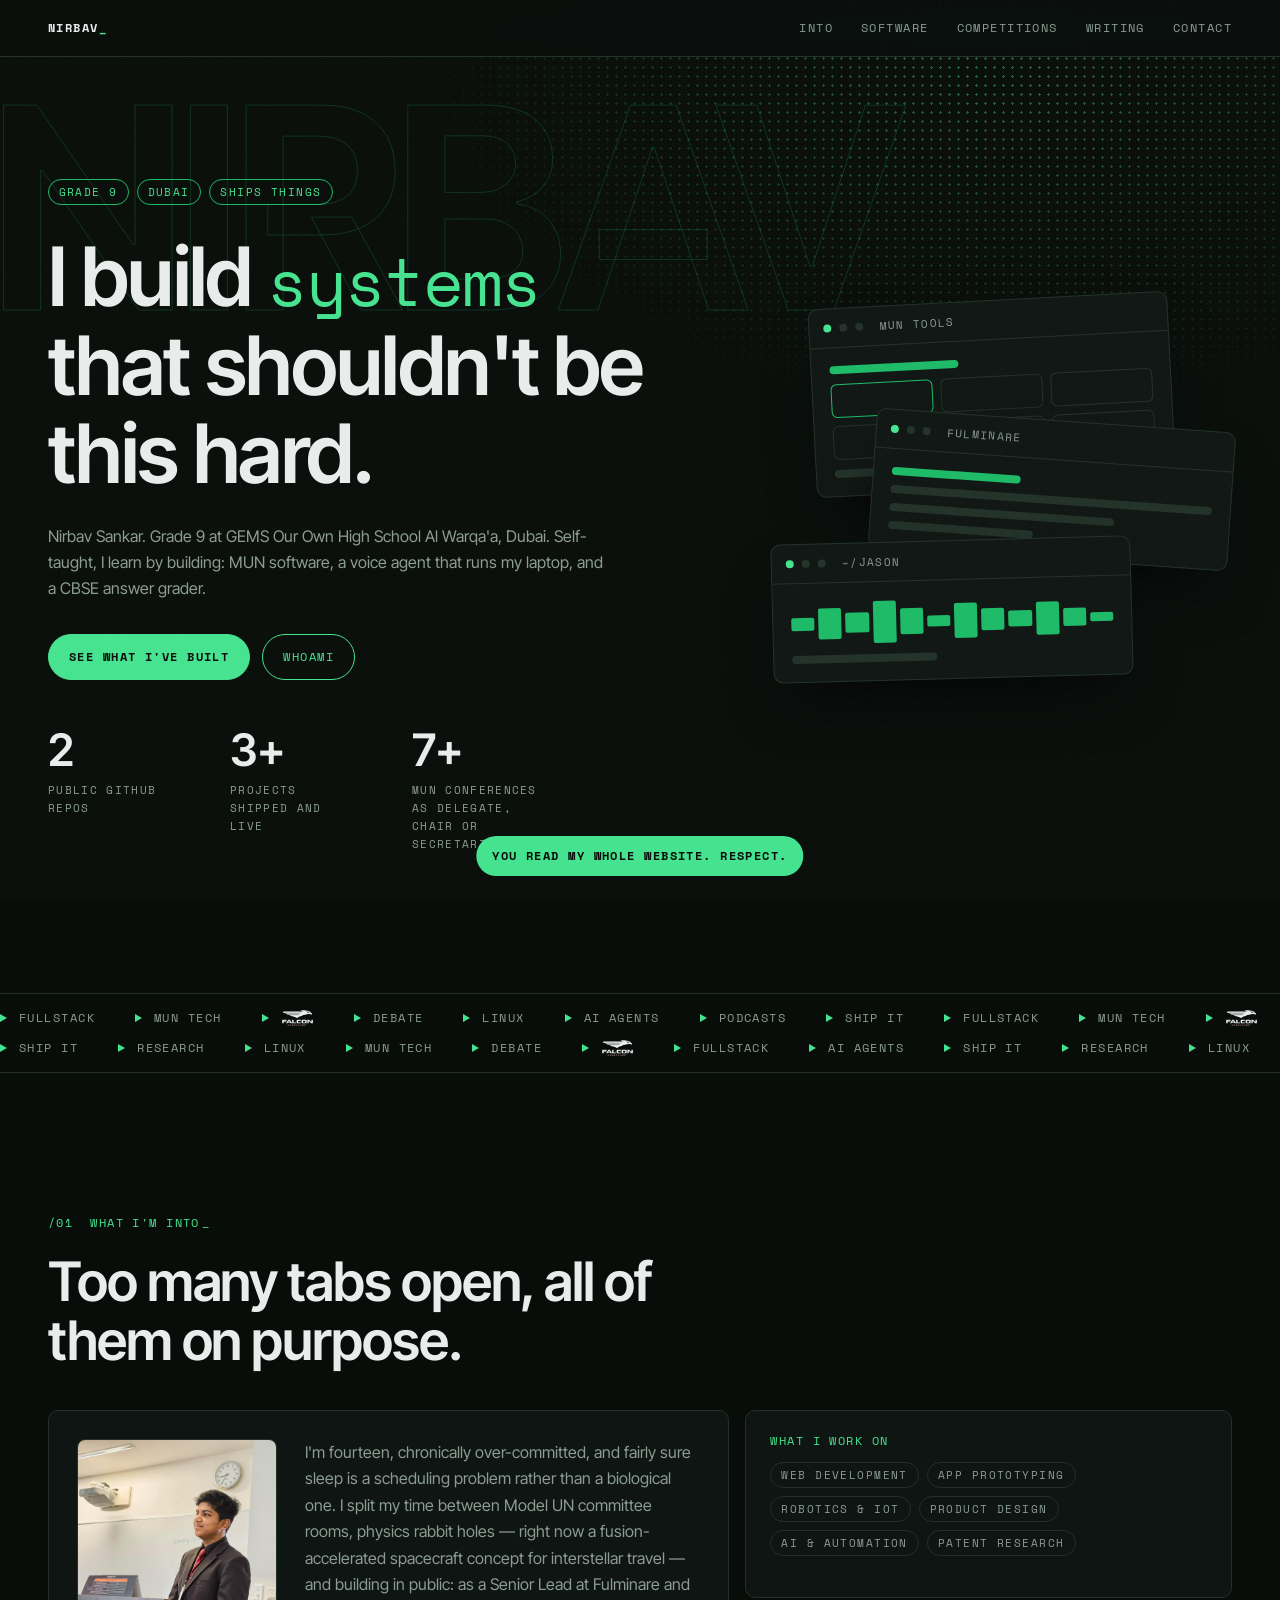
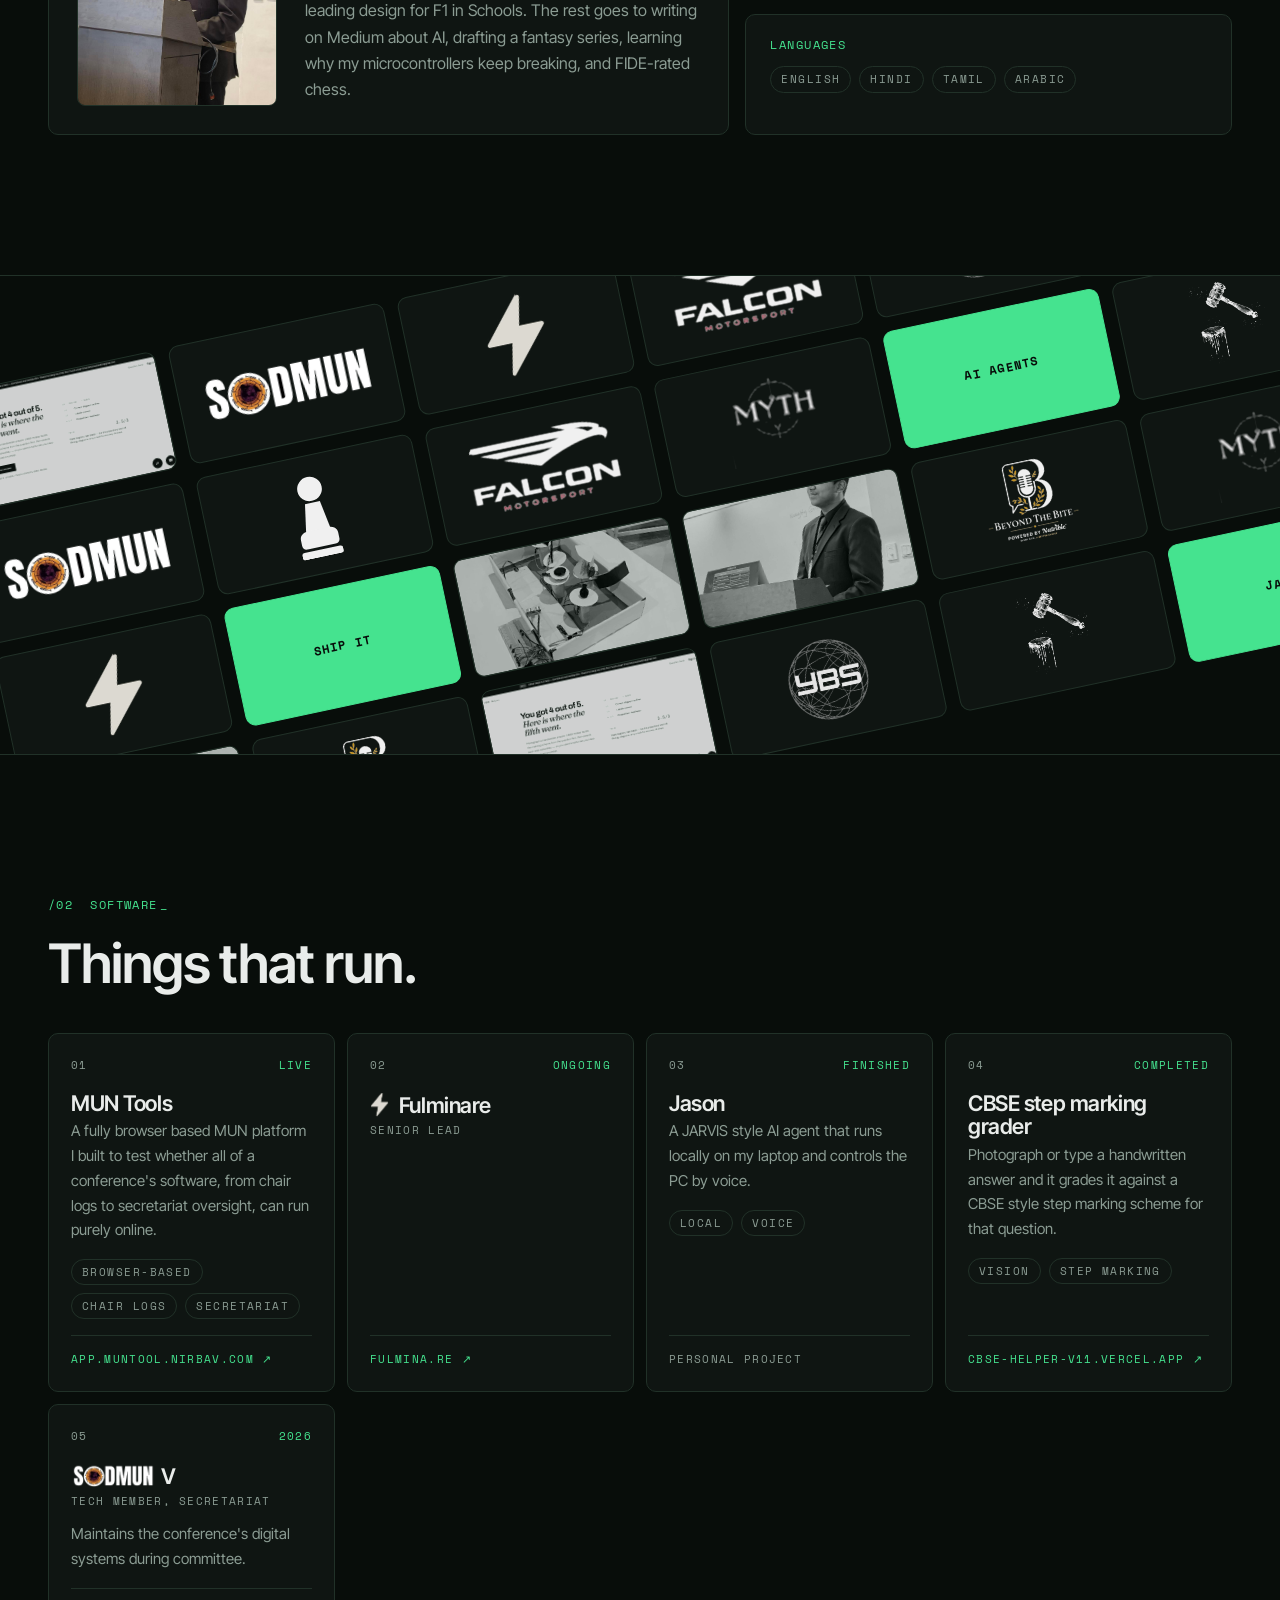
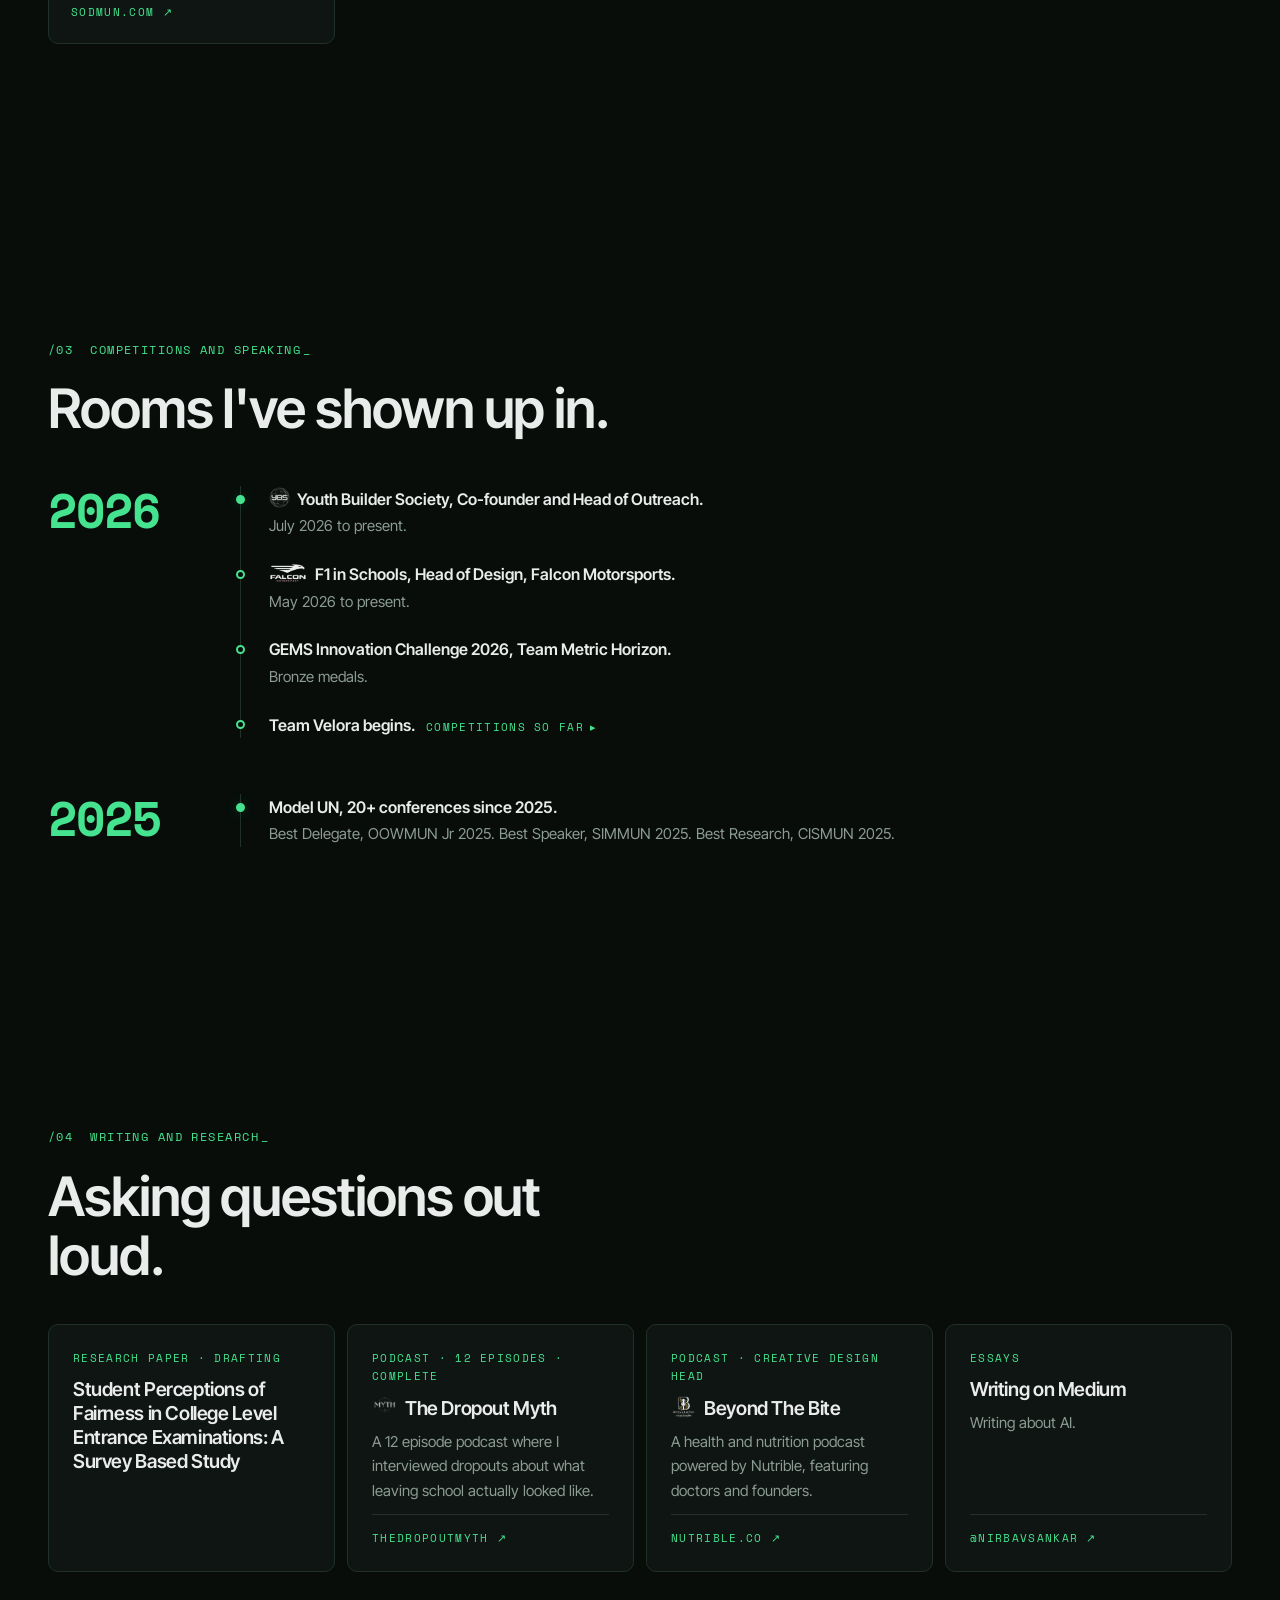
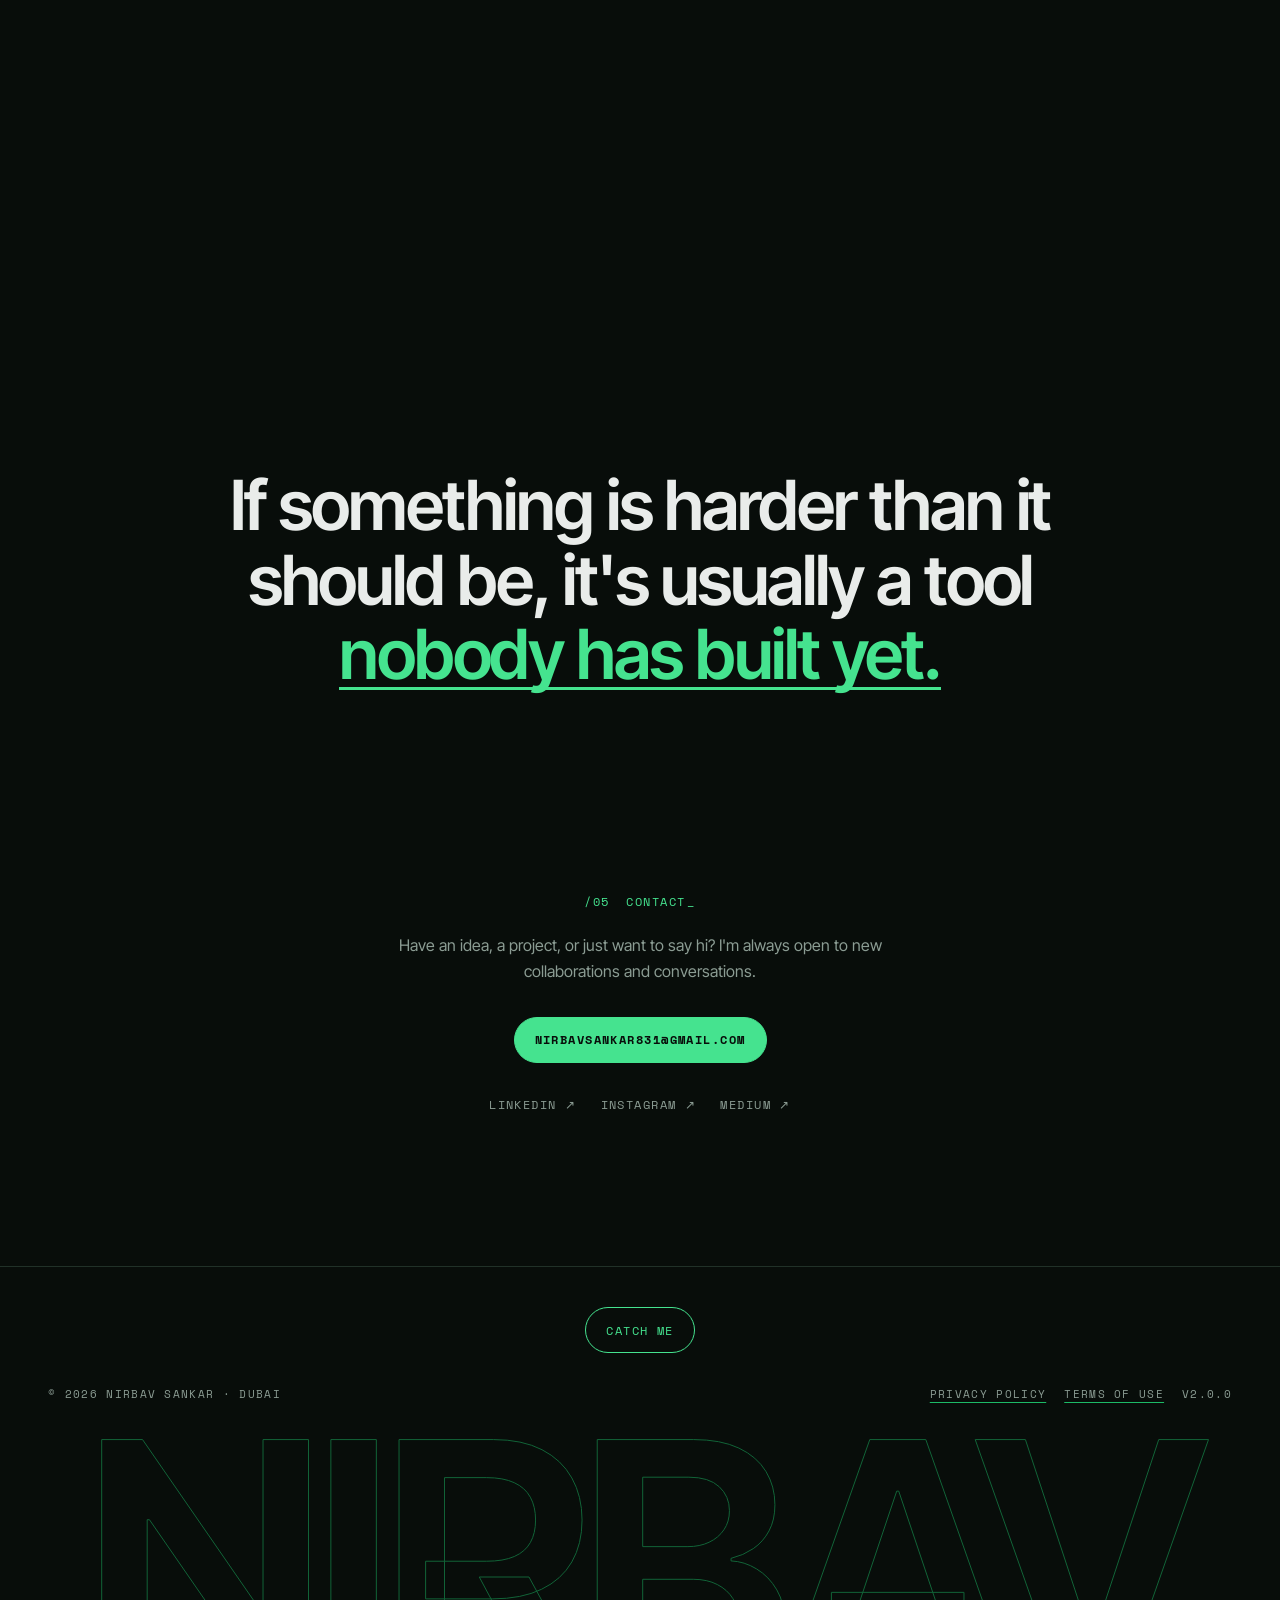
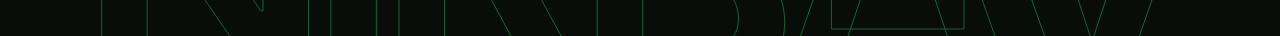
==== commit d265fada: "Rename public/ to assets/ so Vercel serves the repo root Vercel's zero-config 'Other' preset publish" ====
--- a/index.html
+++ b/index.html
@@ -8,10 +8,10 @@
 <meta name="theme-color" content="#060d09">
 <meta property="og:title" content="Nirbav Sankar">
 <meta property="og:description" content="Grade 9, Dubai. Ships things.">
-<link rel="icon" href="public/img/favicon.svg" type="image/svg+xml">
+<link rel="icon" href="assets/img/favicon.svg" type="image/svg+xml">
 <link rel="preconnect" href="https://fonts.googleapis.com">
 <link rel="preconnect" href="https://fonts.gstatic.com" crossorigin>
-<link rel="preload" href="public/fonts/space-mono-400-latin.woff2" as="font" type="font/woff2" crossorigin>
+<link rel="preload" href="assets/fonts/space-mono-400-latin.woff2" as="font" type="font/woff2" crossorigin>
 <link rel="stylesheet" href="https://fonts.googleapis.com/css2?family=Inter+Tight:wght@400;600&display=swap">
 <link rel="stylesheet" href="styles/tokens.css">
 <link rel="stylesheet" href="styles/site.css">
@@ -98,8 +98,8 @@
   </section>
 
   <div class="marquee mono" aria-hidden="true">
-    <ul><li>Fullstack</li><li>MUN tech</li><li><img class="mq-logo" src="public/img/falcon-motorsport-logo.png" alt=""></li><li>Debate</li><li>Linux</li><li>AI agents</li><li>Podcasts</li><li>Ship it</li><li>Fullstack</li><li>MUN tech</li><li><img class="mq-logo" src="public/img/falcon-motorsport-logo.png" alt=""></li><li>Debate</li><li>Linux</li><li>AI agents</li><li>Podcasts</li><li>Ship it</li></ul>
-    <ul><li>Ship it</li><li>Research</li><li>Linux</li><li>MUN tech</li><li>Debate</li><li><img class="mq-logo" src="public/img/falcon-motorsport-logo.png" alt=""></li><li>Fullstack</li><li>AI agents</li><li>Ship it</li><li>Research</li><li>Linux</li><li>MUN tech</li><li>Debate</li><li><img class="mq-logo" src="public/img/falcon-motorsport-logo.png" alt=""></li><li>Fullstack</li><li>AI agents</li></ul>
+    <ul><li>Fullstack</li><li>MUN tech</li><li><img class="mq-logo" src="assets/img/falcon-motorsport-logo.png" alt=""></li><li>Debate</li><li>Linux</li><li>AI agents</li><li>Podcasts</li><li>Ship it</li><li>Fullstack</li><li>MUN tech</li><li><img class="mq-logo" src="assets/img/falcon-motorsport-logo.png" alt=""></li><li>Debate</li><li>Linux</li><li>AI agents</li><li>Podcasts</li><li>Ship it</li></ul>
+    <ul><li>Ship it</li><li>Research</li><li>Linux</li><li>MUN tech</li><li>Debate</li><li><img class="mq-logo" src="assets/img/falcon-motorsport-logo.png" alt=""></li><li>Fullstack</li><li>AI agents</li><li>Ship it</li><li>Research</li><li>Linux</li><li>MUN tech</li><li>Debate</li><li><img class="mq-logo" src="assets/img/falcon-motorsport-logo.png" alt=""></li><li>Fullstack</li><li>AI agents</li></ul>
   </div>
 
   <section id="about" data-hue="148" aria-labelledby="about-title">
@@ -108,7 +108,7 @@
       <h2 id="about-title" class="section-title">Too many tabs open, all of them on purpose.</h2>
       <div class="into-grid">
         <div class="panel about">
-          <img class="portrait" src="public/img/nirbav-portrait.jpg" alt="Nirbav Sankar" width="1084" height="1440" loading="lazy" decoding="async">
+          <img class="portrait" src="assets/img/nirbav-portrait.jpg" alt="Nirbav Sankar" width="1084" height="1440" loading="lazy" decoding="async">
           <p>I'm fourteen, chronically over-committed, and fairly sure sleep is a scheduling problem rather than a biological one. I split my time between Model UN committee rooms, physics rabbit holes — right now a fusion-accelerated spacecraft concept for interstellar travel — and building in public: as a Senior Lead at Fulminare and leading design for F1 in Schools. The rest goes to writing on Medium about AI, drafting a fantasy series, learning why my microcontrollers keep breaking, and FIDE-rated chess.</p>
         </div>
         <div class="side">
@@ -127,10 +127,10 @@
 
   <div class="gridmotion mono" aria-hidden="true">
   <div class="gm-tilt">
-    <div class="gm-row"><span class="gm-tile gm-img"><img src="public/img/inspire-26-prototype.jpg" alt="" loading="lazy" decoding="async"></span><span class="gm-tile gm-img"><img src="public/img/cbse-helper.png" alt="" loading="lazy" decoding="async"></span><span class="gm-tile gm-logo"><img src="public/img/sodmun-logo.png" alt="" loading="lazy" decoding="async"></span><span class="gm-tile gm-logo"><img src="public/img/fulminare-logo.png" alt="" loading="lazy" decoding="async"></span><span class="gm-tile gm-logo"><img src="public/img/falcon-motorsport-logo.png" alt="" loading="lazy" decoding="async"></span><span class="gm-tile gm-logo"><img src="public/img/ybs-logo.png" alt="" loading="lazy" decoding="async"></span><span class="gm-tile gm-accent">Research</span><span class="gm-tile gm-img"><img src="public/img/inspire-26-prototype.jpg" alt="" loading="lazy" decoding="async"></span><span class="gm-tile gm-img"><img src="public/img/cbse-helper.png" alt="" loading="lazy" decoding="async"></span><span class="gm-tile gm-logo"><img src="public/img/sodmun-logo.png" alt="" loading="lazy" decoding="async"></span><span class="gm-tile gm-logo"><img src="public/img/fulminare-logo.png" alt="" loading="lazy" decoding="async"></span><span class="gm-tile gm-logo"><img src="public/img/falcon-motorsport-logo.png" alt="" loading="lazy" decoding="async"></span><span class="gm-tile gm-logo"><img src="public/img/ybs-logo.png" alt="" loading="lazy" decoding="async"></span><span class="gm-tile gm-accent">Research</span><span class="gm-tile gm-img"><img src="public/img/inspire-26-prototype.jpg" alt="" loading="lazy" decoding="async"></span><span class="gm-tile gm-img"><img src="public/img/cbse-helper.png" alt="" loading="lazy" decoding="async"></span><span class="gm-tile gm-logo"><img src="public/img/sodmun-logo.png" alt="" loading="lazy" decoding="async"></span><span class="gm-tile gm-logo"><img src="public/img/fulminare-logo.png" alt="" loading="lazy" decoding="async"></span><span class="gm-tile gm-logo"><img src="public/img/falcon-motorsport-logo.png" alt="" loading="lazy" decoding="async"></span><span class="gm-tile gm-logo"><img src="public/img/ybs-logo.png" alt="" loading="lazy" decoding="async"></span><span class="gm-tile gm-accent">Research</span><span class="gm-tile gm-img"><img src="public/img/inspire-26-prototype.jpg" alt="" loading="lazy" decoding="async"></span><span class="gm-tile gm-img"><img src="public/img/cbse-helper.png" alt="" loading="lazy" decoding="async"></span><span class="gm-tile gm-logo"><img src="public/img/sodmun-logo.png" alt="" loading="lazy" decoding="async"></span><span class="gm-tile gm-logo"><img src="public/img/fulminare-logo.png" alt="" loading="lazy" decoding="async"></span><span class="gm-tile gm-logo"><img src="public/img/falcon-motorsport-logo.png" alt="" loading="lazy" decoding="async"></span><span class="gm-tile gm-logo"><img src="public/img/ybs-logo.png" alt="" loading="lazy" decoding="async"></span><span class="gm-tile gm-accent">Research</span></div>
-    <div class="gm-row"><span class="gm-tile gm-logo"><img src="public/img/mun-gavel.png" alt="" loading="lazy" decoding="async"></span><span class="gm-tile gm-logo"><img src="public/img/sodmun-logo.png" alt="" loading="lazy" decoding="async"></span><span class="gm-tile gm-logo"><img src="public/img/chess-tile.svg" alt="" loading="lazy" decoding="async"></span><span class="gm-tile gm-logo"><img src="public/img/falcon-motorsport-logo.png" alt="" loading="lazy" decoding="async"></span><span class="gm-tile gm-logo"><img src="public/img/dropout-myth-logo.png" alt="" loading="lazy" decoding="async"></span><span class="gm-tile gm-accent">AI agents</span><span class="gm-tile gm-logo"><img src="public/img/mun-gavel.png" alt="" loading="lazy" decoding="async"></span><span class="gm-tile gm-logo"><img src="public/img/sodmun-logo.png" alt="" loading="lazy" decoding="async"></span><span class="gm-tile gm-logo"><img src="public/img/chess-tile.svg" alt="" loading="lazy" decoding="async"></span><span class="gm-tile gm-logo"><img src="public/img/falcon-motorsport-logo.png" alt="" loading="lazy" decoding="async"></span><span class="gm-tile gm-logo"><img src="public/img/dropout-myth-logo.png" alt="" loading="lazy" decoding="async"></span><span class="gm-tile gm-accent">AI agents</span><span class="gm-tile gm-logo"><img src="public/img/mun-gavel.png" alt="" loading="lazy" decoding="async"></span><span class="gm-tile gm-logo"><img src="public/img/sodmun-logo.png" alt="" loading="lazy" decoding="async"></span><span class="gm-tile gm-logo"><img src="public/img/chess-tile.svg" alt="" loading="lazy" decoding="async"></span><span class="gm-tile gm-logo"><img src="public/img/falcon-motorsport-logo.png" alt="" loading="lazy" decoding="async"></span><span class="gm-tile gm-logo"><img src="public/img/dropout-myth-logo.png" alt="" loading="lazy" decoding="async"></span><span class="gm-tile gm-accent">AI agents</span><span class="gm-tile gm-logo"><img src="public/img/mun-gavel.png" alt="" loading="lazy" decoding="async"></span><span class="gm-tile gm-logo"><img src="public/img/sodmun-logo.png" alt="" loading="lazy" decoding="async"></span><span class="gm-tile gm-logo"><img src="public/img/chess-tile.svg" alt="" loading="lazy" decoding="async"></span><span class="gm-tile gm-logo"><img src="public/img/falcon-motorsport-logo.png" alt="" loading="lazy" decoding="async"></span><span class="gm-tile gm-logo"><img src="public/img/dropout-myth-logo.png" alt="" loading="lazy" decoding="async"></span><span class="gm-tile gm-accent">AI agents</span></div>
-    <div class="gm-row"><span class="gm-tile gm-logo"><img src="public/img/dropout-myth-logo.png" alt="" loading="lazy" decoding="async"></span><span class="gm-tile gm-logo"><img src="public/img/fulminare-logo.png" alt="" loading="lazy" decoding="async"></span><span class="gm-tile gm-accent">Ship it</span><span class="gm-tile gm-img"><img src="public/img/inspire-26-prototype.jpg" alt="" loading="lazy" decoding="async"></span><span class="gm-tile gm-img"><img src="public/img/nirbav-portrait.jpg" alt="" loading="lazy" decoding="async"></span><span class="gm-tile gm-logo"><img src="public/img/beyond-the-bite-logo.png" alt="" loading="lazy" decoding="async"></span><span class="gm-tile gm-logo"><img src="public/img/dropout-myth-logo.png" alt="" loading="lazy" decoding="async"></span><span class="gm-tile gm-logo"><img src="public/img/fulminare-logo.png" alt="" loading="lazy" decoding="async"></span><span class="gm-tile gm-accent">Ship it</span><span class="gm-tile gm-img"><img src="public/img/inspire-26-prototype.jpg" alt="" loading="lazy" decoding="async"></span><span class="gm-tile gm-img"><img src="public/img/nirbav-portrait.jpg" alt="" loading="lazy" decoding="async"></span><span class="gm-tile gm-logo"><img src="public/img/beyond-the-bite-logo.png" alt="" loading="lazy" decoding="async"></span><span class="gm-tile gm-logo"><img src="public/img/dropout-myth-logo.png" alt="" loading="lazy" decoding="async"></span><span class="gm-tile gm-logo"><img src="public/img/fulminare-logo.png" alt="" loading="lazy" decoding="async"></span><span class="gm-tile gm-accent">Ship it</span><span class="gm-tile gm-img"><img src="public/img/inspire-26-prototype.jpg" alt="" loading="lazy" decoding="async"></span><span class="gm-tile gm-img"><img src="public/img/nirbav-portrait.jpg" alt="" loading="lazy" decoding="async"></span><span class="gm-tile gm-logo"><img src="public/img/beyond-the-bite-logo.png" alt="" loading="lazy" decoding="async"></span><span class="gm-tile gm-logo"><img src="public/img/dropout-myth-logo.png" alt="" loading="lazy" decoding="async"></span><span class="gm-tile gm-logo"><img src="public/img/fulminare-logo.png" alt="" loading="lazy" decoding="async"></span><span class="gm-tile gm-accent">Ship it</span><span class="gm-tile gm-img"><img src="public/img/inspire-26-prototype.jpg" alt="" loading="lazy" decoding="async"></span><span class="gm-tile gm-img"><img src="public/img/nirbav-portrait.jpg" alt="" loading="lazy" decoding="async"></span><span class="gm-tile gm-logo"><img src="public/img/beyond-the-bite-logo.png" alt="" loading="lazy" decoding="async"></span></div>
-    <div class="gm-row"><span class="gm-tile gm-accent">Jason</span><span class="gm-tile gm-img"><img src="public/img/nirbav-portrait.jpg" alt="" loading="lazy" decoding="async"></span><span class="gm-tile gm-logo"><img src="public/img/beyond-the-bite-logo.png" alt="" loading="lazy" decoding="async"></span><span class="gm-tile gm-img"><img src="public/img/cbse-helper.png" alt="" loading="lazy" decoding="async"></span><span class="gm-tile gm-logo"><img src="public/img/ybs-logo.png" alt="" loading="lazy" decoding="async"></span><span class="gm-tile gm-logo"><img src="public/img/mun-gavel.png" alt="" loading="lazy" decoding="async"></span><span class="gm-tile gm-accent">Jason</span><span class="gm-tile gm-img"><img src="public/img/nirbav-portrait.jpg" alt="" loading="lazy" decoding="async"></span><span class="gm-tile gm-logo"><img src="public/img/beyond-the-bite-logo.png" alt="" loading="lazy" decoding="async"></span><span class="gm-tile gm-img"><img src="public/img/cbse-helper.png" alt="" loading="lazy" decoding="async"></span><span class="gm-tile gm-logo"><img src="public/img/ybs-logo.png" alt="" loading="lazy" decoding="async"></span><span class="gm-tile gm-logo"><img src="public/img/mun-gavel.png" alt="" loading="lazy" decoding="async"></span><span class="gm-tile gm-accent">Jason</span><span class="gm-tile gm-img"><img src="public/img/nirbav-portrait.jpg" alt="" loading="lazy" decoding="async"></span><span class="gm-tile gm-logo"><img src="public/img/beyond-the-bite-logo.png" alt="" loading="lazy" decoding="async"></span><span class="gm-tile gm-img"><img src="public/img/cbse-helper.png" alt="" loading="lazy" decoding="async"></span><span class="gm-tile gm-logo"><img src="public/img/ybs-logo.png" alt="" loading="lazy" decoding="async"></span><span class="gm-tile gm-logo"><img src="public/img/mun-gavel.png" alt="" loading="lazy" decoding="async"></span><span class="gm-tile gm-accent">Jason</span><span class="gm-tile gm-img"><img src="public/img/nirbav-portrait.jpg" alt="" loading="lazy" decoding="async"></span><span class="gm-tile gm-logo"><img src="public/img/beyond-the-bite-logo.png" alt="" loading="lazy" decoding="async"></span><span class="gm-tile gm-img"><img src="public/img/cbse-helper.png" alt="" loading="lazy" decoding="async"></span><span class="gm-tile gm-logo"><img src="public/img/ybs-logo.png" alt="" loading="lazy" decoding="async"></span><span class="gm-tile gm-logo"><img src="public/img/mun-gavel.png" alt="" loading="lazy" decoding="async"></span></div>
+    <div class="gm-row"><span class="gm-tile gm-img"><img src="assets/img/inspire-26-prototype.jpg" alt="" loading="lazy" decoding="async"></span><span class="gm-tile gm-img"><img src="assets/img/cbse-helper.png" alt="" loading="lazy" decoding="async"></span><span class="gm-tile gm-logo"><img src="assets/img/sodmun-logo.png" alt="" loading="lazy" decoding="async"></span><span class="gm-tile gm-logo"><img src="assets/img/fulminare-logo.png" alt="" loading="lazy" decoding="async"></span><span class="gm-tile gm-logo"><img src="assets/img/falcon-motorsport-logo.png" alt="" loading="lazy" decoding="async"></span><span class="gm-tile gm-logo"><img src="assets/img/ybs-logo.png" alt="" loading="lazy" decoding="async"></span><span class="gm-tile gm-accent">Research</span><span class="gm-tile gm-img"><img src="assets/img/inspire-26-prototype.jpg" alt="" loading="lazy" decoding="async"></span><span class="gm-tile gm-img"><img src="assets/img/cbse-helper.png" alt="" loading="lazy" decoding="async"></span><span class="gm-tile gm-logo"><img src="assets/img/sodmun-logo.png" alt="" loading="lazy" decoding="async"></span><span class="gm-tile gm-logo"><img src="assets/img/fulminare-logo.png" alt="" loading="lazy" decoding="async"></span><span class="gm-tile gm-logo"><img src="assets/img/falcon-motorsport-logo.png" alt="" loading="lazy" decoding="async"></span><span class="gm-tile gm-logo"><img src="assets/img/ybs-logo.png" alt="" loading="lazy" decoding="async"></span><span class="gm-tile gm-accent">Research</span><span class="gm-tile gm-img"><img src="assets/img/inspire-26-prototype.jpg" alt="" loading="lazy" decoding="async"></span><span class="gm-tile gm-img"><img src="assets/img/cbse-helper.png" alt="" loading="lazy" decoding="async"></span><span class="gm-tile gm-logo"><img src="assets/img/sodmun-logo.png" alt="" loading="lazy" decoding="async"></span><span class="gm-tile gm-logo"><img src="assets/img/fulminare-logo.png" alt="" loading="lazy" decoding="async"></span><span class="gm-tile gm-logo"><img src="assets/img/falcon-motorsport-logo.png" alt="" loading="lazy" decoding="async"></span><span class="gm-tile gm-logo"><img src="assets/img/ybs-logo.png" alt="" loading="lazy" decoding="async"></span><span class="gm-tile gm-accent">Research</span><span class="gm-tile gm-img"><img src="assets/img/inspire-26-prototype.jpg" alt="" loading="lazy" decoding="async"></span><span class="gm-tile gm-img"><img src="assets/img/cbse-helper.png" alt="" loading="lazy" decoding="async"></span><span class="gm-tile gm-logo"><img src="assets/img/sodmun-logo.png" alt="" loading="lazy" decoding="async"></span><span class="gm-tile gm-logo"><img src="assets/img/fulminare-logo.png" alt="" loading="lazy" decoding="async"></span><span class="gm-tile gm-logo"><img src="assets/img/falcon-motorsport-logo.png" alt="" loading="lazy" decoding="async"></span><span class="gm-tile gm-logo"><img src="assets/img/ybs-logo.png" alt="" loading="lazy" decoding="async"></span><span class="gm-tile gm-accent">Research</span></div>
+    <div class="gm-row"><span class="gm-tile gm-logo"><img src="assets/img/mun-gavel.png" alt="" loading="lazy" decoding="async"></span><span class="gm-tile gm-logo"><img src="assets/img/sodmun-logo.png" alt="" loading="lazy" decoding="async"></span><span class="gm-tile gm-logo"><img src="assets/img/chess-tile.svg" alt="" loading="lazy" decoding="async"></span><span class="gm-tile gm-logo"><img src="assets/img/falcon-motorsport-logo.png" alt="" loading="lazy" decoding="async"></span><span class="gm-tile gm-logo"><img src="assets/img/dropout-myth-logo.png" alt="" loading="lazy" decoding="async"></span><span class="gm-tile gm-accent">AI agents</span><span class="gm-tile gm-logo"><img src="assets/img/mun-gavel.png" alt="" loading="lazy" decoding="async"></span><span class="gm-tile gm-logo"><img src="assets/img/sodmun-logo.png" alt="" loading="lazy" decoding="async"></span><span class="gm-tile gm-logo"><img src="assets/img/chess-tile.svg" alt="" loading="lazy" decoding="async"></span><span class="gm-tile gm-logo"><img src="assets/img/falcon-motorsport-logo.png" alt="" loading="lazy" decoding="async"></span><span class="gm-tile gm-logo"><img src="assets/img/dropout-myth-logo.png" alt="" loading="lazy" decoding="async"></span><span class="gm-tile gm-accent">AI agents</span><span class="gm-tile gm-logo"><img src="assets/img/mun-gavel.png" alt="" loading="lazy" decoding="async"></span><span class="gm-tile gm-logo"><img src="assets/img/sodmun-logo.png" alt="" loading="lazy" decoding="async"></span><span class="gm-tile gm-logo"><img src="assets/img/chess-tile.svg" alt="" loading="lazy" decoding="async"></span><span class="gm-tile gm-logo"><img src="assets/img/falcon-motorsport-logo.png" alt="" loading="lazy" decoding="async"></span><span class="gm-tile gm-logo"><img src="assets/img/dropout-myth-logo.png" alt="" loading="lazy" decoding="async"></span><span class="gm-tile gm-accent">AI agents</span><span class="gm-tile gm-logo"><img src="assets/img/mun-gavel.png" alt="" loading="lazy" decoding="async"></span><span class="gm-tile gm-logo"><img src="assets/img/sodmun-logo.png" alt="" loading="lazy" decoding="async"></span><span class="gm-tile gm-logo"><img src="assets/img/chess-tile.svg" alt="" loading="lazy" decoding="async"></span><span class="gm-tile gm-logo"><img src="assets/img/falcon-motorsport-logo.png" alt="" loading="lazy" decoding="async"></span><span class="gm-tile gm-logo"><img src="assets/img/dropout-myth-logo.png" alt="" loading="lazy" decoding="async"></span><span class="gm-tile gm-accent">AI agents</span></div>
+    <div class="gm-row"><span class="gm-tile gm-logo"><img src="assets/img/dropout-myth-logo.png" alt="" loading="lazy" decoding="async"></span><span class="gm-tile gm-logo"><img src="assets/img/fulminare-logo.png" alt="" loading="lazy" decoding="async"></span><span class="gm-tile gm-accent">Ship it</span><span class="gm-tile gm-img"><img src="assets/img/inspire-26-prototype.jpg" alt="" loading="lazy" decoding="async"></span><span class="gm-tile gm-img"><img src="assets/img/nirbav-portrait.jpg" alt="" loading="lazy" decoding="async"></span><span class="gm-tile gm-logo"><img src="assets/img/beyond-the-bite-logo.png" alt="" loading="lazy" decoding="async"></span><span class="gm-tile gm-logo"><img src="assets/img/dropout-myth-logo.png" alt="" loading="lazy" decoding="async"></span><span class="gm-tile gm-logo"><img src="assets/img/fulminare-logo.png" alt="" loading="lazy" decoding="async"></span><span class="gm-tile gm-accent">Ship it</span><span class="gm-tile gm-img"><img src="assets/img/inspire-26-prototype.jpg" alt="" loading="lazy" decoding="async"></span><span class="gm-tile gm-img"><img src="assets/img/nirbav-portrait.jpg" alt="" loading="lazy" decoding="async"></span><span class="gm-tile gm-logo"><img src="assets/img/beyond-the-bite-logo.png" alt="" loading="lazy" decoding="async"></span><span class="gm-tile gm-logo"><img src="assets/img/dropout-myth-logo.png" alt="" loading="lazy" decoding="async"></span><span class="gm-tile gm-logo"><img src="assets/img/fulminare-logo.png" alt="" loading="lazy" decoding="async"></span><span class="gm-tile gm-accent">Ship it</span><span class="gm-tile gm-img"><img src="assets/img/inspire-26-prototype.jpg" alt="" loading="lazy" decoding="async"></span><span class="gm-tile gm-img"><img src="assets/img/nirbav-portrait.jpg" alt="" loading="lazy" decoding="async"></span><span class="gm-tile gm-logo"><img src="assets/img/beyond-the-bite-logo.png" alt="" loading="lazy" decoding="async"></span><span class="gm-tile gm-logo"><img src="assets/img/dropout-myth-logo.png" alt="" loading="lazy" decoding="async"></span><span class="gm-tile gm-logo"><img src="assets/img/fulminare-logo.png" alt="" loading="lazy" decoding="async"></span><span class="gm-tile gm-accent">Ship it</span><span class="gm-tile gm-img"><img src="assets/img/inspire-26-prototype.jpg" alt="" loading="lazy" decoding="async"></span><span class="gm-tile gm-img"><img src="assets/img/nirbav-portrait.jpg" alt="" loading="lazy" decoding="async"></span><span class="gm-tile gm-logo"><img src="assets/img/beyond-the-bite-logo.png" alt="" loading="lazy" decoding="async"></span></div>
+    <div class="gm-row"><span class="gm-tile gm-accent">Jason</span><span class="gm-tile gm-img"><img src="assets/img/nirbav-portrait.jpg" alt="" loading="lazy" decoding="async"></span><span class="gm-tile gm-logo"><img src="assets/img/beyond-the-bite-logo.png" alt="" loading="lazy" decoding="async"></span><span class="gm-tile gm-img"><img src="assets/img/cbse-helper.png" alt="" loading="lazy" decoding="async"></span><span class="gm-tile gm-logo"><img src="assets/img/ybs-logo.png" alt="" loading="lazy" decoding="async"></span><span class="gm-tile gm-logo"><img src="assets/img/mun-gavel.png" alt="" loading="lazy" decoding="async"></span><span class="gm-tile gm-accent">Jason</span><span class="gm-tile gm-img"><img src="assets/img/nirbav-portrait.jpg" alt="" loading="lazy" decoding="async"></span><span class="gm-tile gm-logo"><img src="assets/img/beyond-the-bite-logo.png" alt="" loading="lazy" decoding="async"></span><span class="gm-tile gm-img"><img src="assets/img/cbse-helper.png" alt="" loading="lazy" decoding="async"></span><span class="gm-tile gm-logo"><img src="assets/img/ybs-logo.png" alt="" loading="lazy" decoding="async"></span><span class="gm-tile gm-logo"><img src="assets/img/mun-gavel.png" alt="" loading="lazy" decoding="async"></span><span class="gm-tile gm-accent">Jason</span><span class="gm-tile gm-img"><img src="assets/img/nirbav-portrait.jpg" alt="" loading="lazy" decoding="async"></span><span class="gm-tile gm-logo"><img src="assets/img/beyond-the-bite-logo.png" alt="" loading="lazy" decoding="async"></span><span class="gm-tile gm-img"><img src="assets/img/cbse-helper.png" alt="" loading="lazy" decoding="async"></span><span class="gm-tile gm-logo"><img src="assets/img/ybs-logo.png" alt="" loading="lazy" decoding="async"></span><span class="gm-tile gm-logo"><img src="assets/img/mun-gavel.png" alt="" loading="lazy" decoding="async"></span><span class="gm-tile gm-accent">Jason</span><span class="gm-tile gm-img"><img src="assets/img/nirbav-portrait.jpg" alt="" loading="lazy" decoding="async"></span><span class="gm-tile gm-logo"><img src="assets/img/beyond-the-bite-logo.png" alt="" loading="lazy" decoding="async"></span><span class="gm-tile gm-img"><img src="assets/img/cbse-helper.png" alt="" loading="lazy" decoding="async"></span><span class="gm-tile gm-logo"><img src="assets/img/ybs-logo.png" alt="" loading="lazy" decoding="async"></span><span class="gm-tile gm-logo"><img src="assets/img/mun-gavel.png" alt="" loading="lazy" decoding="async"></span></div>
   </div>
   </div>
 
@@ -148,7 +148,7 @@
         </li>
         <li class="card panel">
           <div class="card-top mono"><span>02</span><span class="status">Ongoing</span></div>
-          <h3><img class="mark" src="public/img/fulminare-logo.png" alt="" loading="lazy" decoding="async">Fulminare</h3>
+          <h3><img class="mark" src="assets/img/fulminare-logo.png" alt="" loading="lazy" decoding="async">Fulminare</h3>
           <p class="role mono">Senior Lead</p>
           <div class="card-foot mono"><a href="https://fulmina.re">fulmina.re ↗</a></div>
         </li>
@@ -168,7 +168,7 @@
         </li>
         <li class="card panel">
           <div class="card-top mono"><span>05</span><span class="status">2026</span></div>
-          <h3><img class="mark mark-word" src="public/img/sodmun-logo.png" alt="SODMUN" loading="lazy" decoding="async">V</h3>
+          <h3><img class="mark mark-word" src="assets/img/sodmun-logo.png" alt="SODMUN" loading="lazy" decoding="async">V</h3>
           <p class="role mono">Tech Member, Secretariat</p>
           <p>Maintains the conference's digital systems during committee.</p>
           <div class="card-foot mono"><a href="https://sodmun.com">sodmun.com ↗</a></div>
@@ -185,8 +185,8 @@
       <li class="tl-year">
         <h3 class="yr mono">2026</h3>
         <ul class="tl-items">
-            <li><p><strong><img class="mark" src="public/img/ybs-logo.png" alt="" loading="lazy" decoding="async">Youth Builder Society, Co-founder and Head of Outreach.</strong> <span class="detail">July 2026 to present.</span></p></li>
-            <li><p><strong><img class="mark" src="public/img/falcon-motorsport-logo.png" alt="" loading="lazy" decoding="async">F1 in Schools, Head of Design, Falcon Motorsports.</strong> <span class="detail">May 2026 to present.</span></p></li>
+            <li><p><strong><img class="mark" src="assets/img/ybs-logo.png" alt="" loading="lazy" decoding="async">Youth Builder Society, Co-founder and Head of Outreach.</strong> <span class="detail">July 2026 to present.</span></p></li>
+            <li><p><strong><img class="mark" src="assets/img/falcon-motorsport-logo.png" alt="" loading="lazy" decoding="async">F1 in Schools, Head of Design, Falcon Motorsports.</strong> <span class="detail">May 2026 to present.</span></p></li>
             <li><p><strong>GEMS Innovation Challenge 2026, Team Metric Horizon.</strong> <span class="detail">Bronze medals.</span></p></li>
             <li>
               <details class="tl-more">
@@ -221,13 +221,13 @@
         </li>
         <li class="panel">
           <span class="kind mono">Podcast · 12 episodes · Complete</span>
-          <h3><img class="mark" src="public/img/dropout-myth-logo.png" alt="" loading="lazy" decoding="async">The Dropout Myth</h3>
+          <h3><img class="mark" src="assets/img/dropout-myth-logo.png" alt="" loading="lazy" decoding="async">The Dropout Myth</h3>
           <p>A 12 episode podcast where I interviewed dropouts about what leaving school actually looked like.</p>
           <div class="card-foot mono"><a href="https://welcome.inquires-thedropoutmyth.workers.dev/">thedropoutmyth ↗</a></div>
         </li>
         <li class="panel">
           <span class="kind mono">Podcast · Creative Design Head</span>
-          <h3><img class="mark" src="public/img/beyond-the-bite-logo.png" alt="" loading="lazy" decoding="async">Beyond The Bite</h3>
+          <h3><img class="mark" src="assets/img/beyond-the-bite-logo.png" alt="" loading="lazy" decoding="async">Beyond The Bite</h3>
           <p>A health and nutrition podcast powered by Nutrible, featuring doctors and founders.</p>
           <div class="card-foot mono"><a href="https://nutrible.co/">nutrible.co ↗</a></div>
         </li>
--- a/styles/tokens.css
+++ b/styles/tokens.css
@@ -18,7 +18,7 @@
   font-style: normal;
   font-weight: 400;
   font-display: swap;
-  src: url('../public/fonts/space-mono-400-latin.woff2') format('woff2');
+  src: url('../assets/fonts/space-mono-400-latin.woff2') format('woff2');
 }
 
 @font-face {
@@ -26,7 +26,7 @@
   font-style: normal;
   font-weight: 700;
   font-display: swap;
-  src: url('../public/fonts/space-mono-700-latin.woff2') format('woff2');
+  src: url('../assets/fonts/space-mono-700-latin.woff2') format('woff2');
 }
 
 :root {
--- a/styles/site.css
+++ b/styles/site.css
@@ -38,7 +38,7 @@
 }
 .grain {
   position: fixed; inset: 0; pointer-events: none; z-index: 60;
-  background: url('../public/img/grain.svg');
+  background: url('../assets/img/grain.svg');
   opacity: 0.03;
 }
 main, header.nav, footer { position: relative; z-index: 1; }
@@ -323,8 +323,8 @@
   position: absolute; width: 24px; height: 28px; padding: 0; border: 0; cursor: crosshair;
   pointer-events: auto; rotate: var(--r);
   background: var(--accent);
-  -webkit-mask: url('../public/img/bug.svg') center / contain no-repeat;
-  mask: url('../public/img/bug.svg') center / contain no-repeat;
+  -webkit-mask: url('../assets/img/bug.svg') center / contain no-repeat;
+  mask: url('../assets/img/bug.svg') center / contain no-repeat;
   animation: wiggle .35s ease-in-out infinite alternate;
 }
 .bug.boca { background: linear-gradient(#103f79 0 42%, #f3b229 42% 62%, #103f79 62%); }
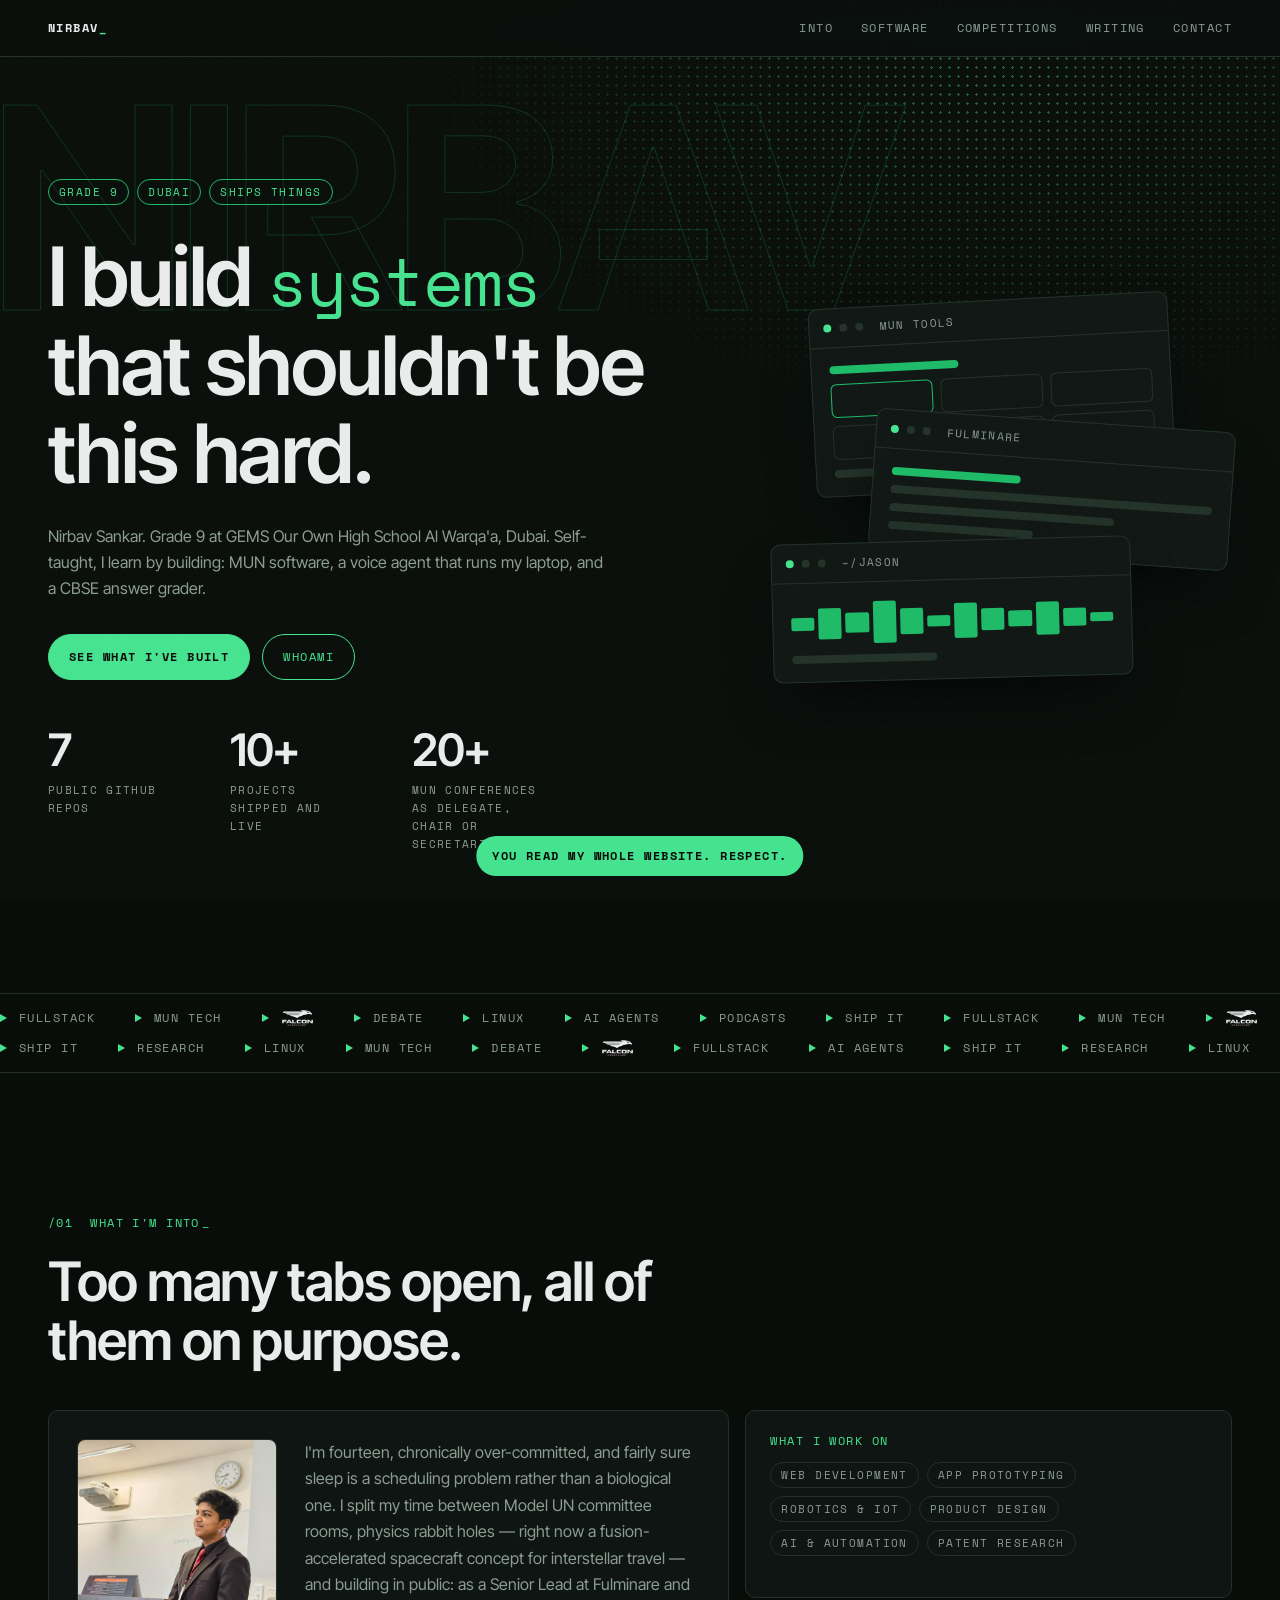
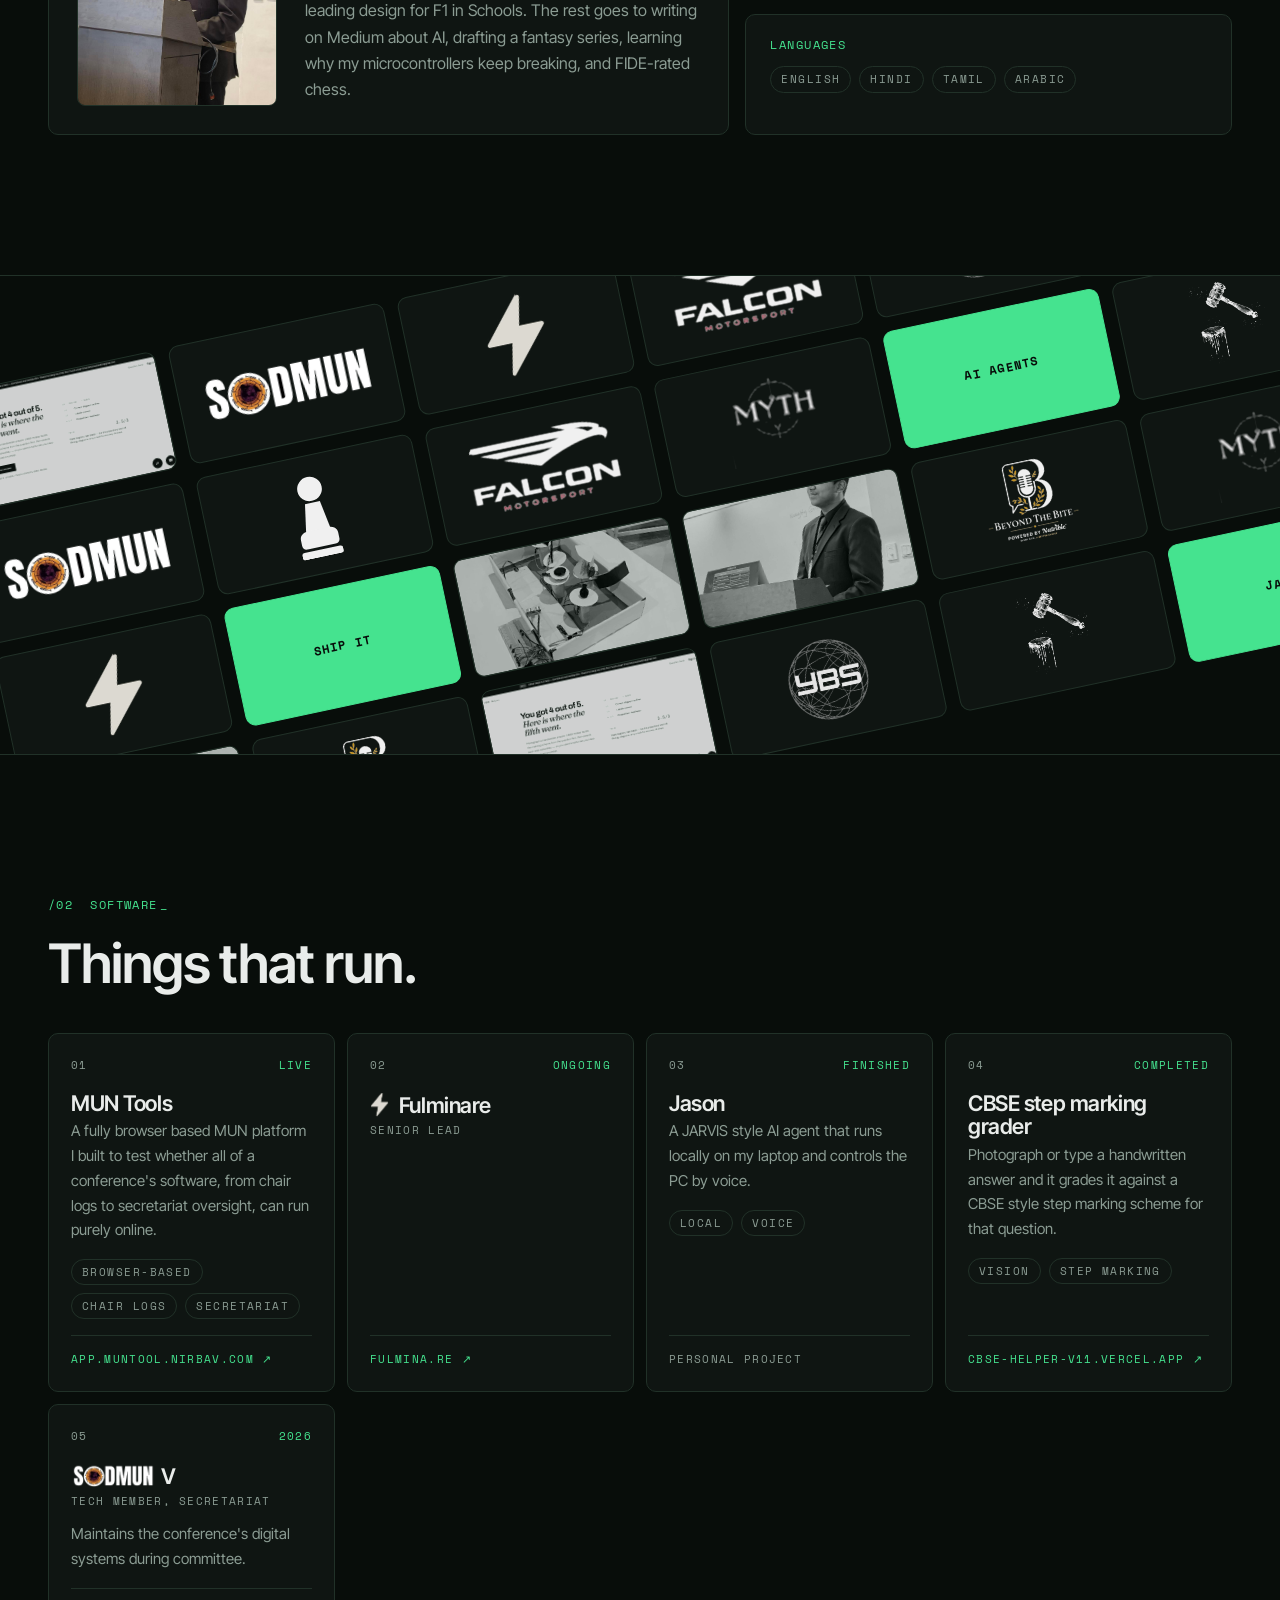
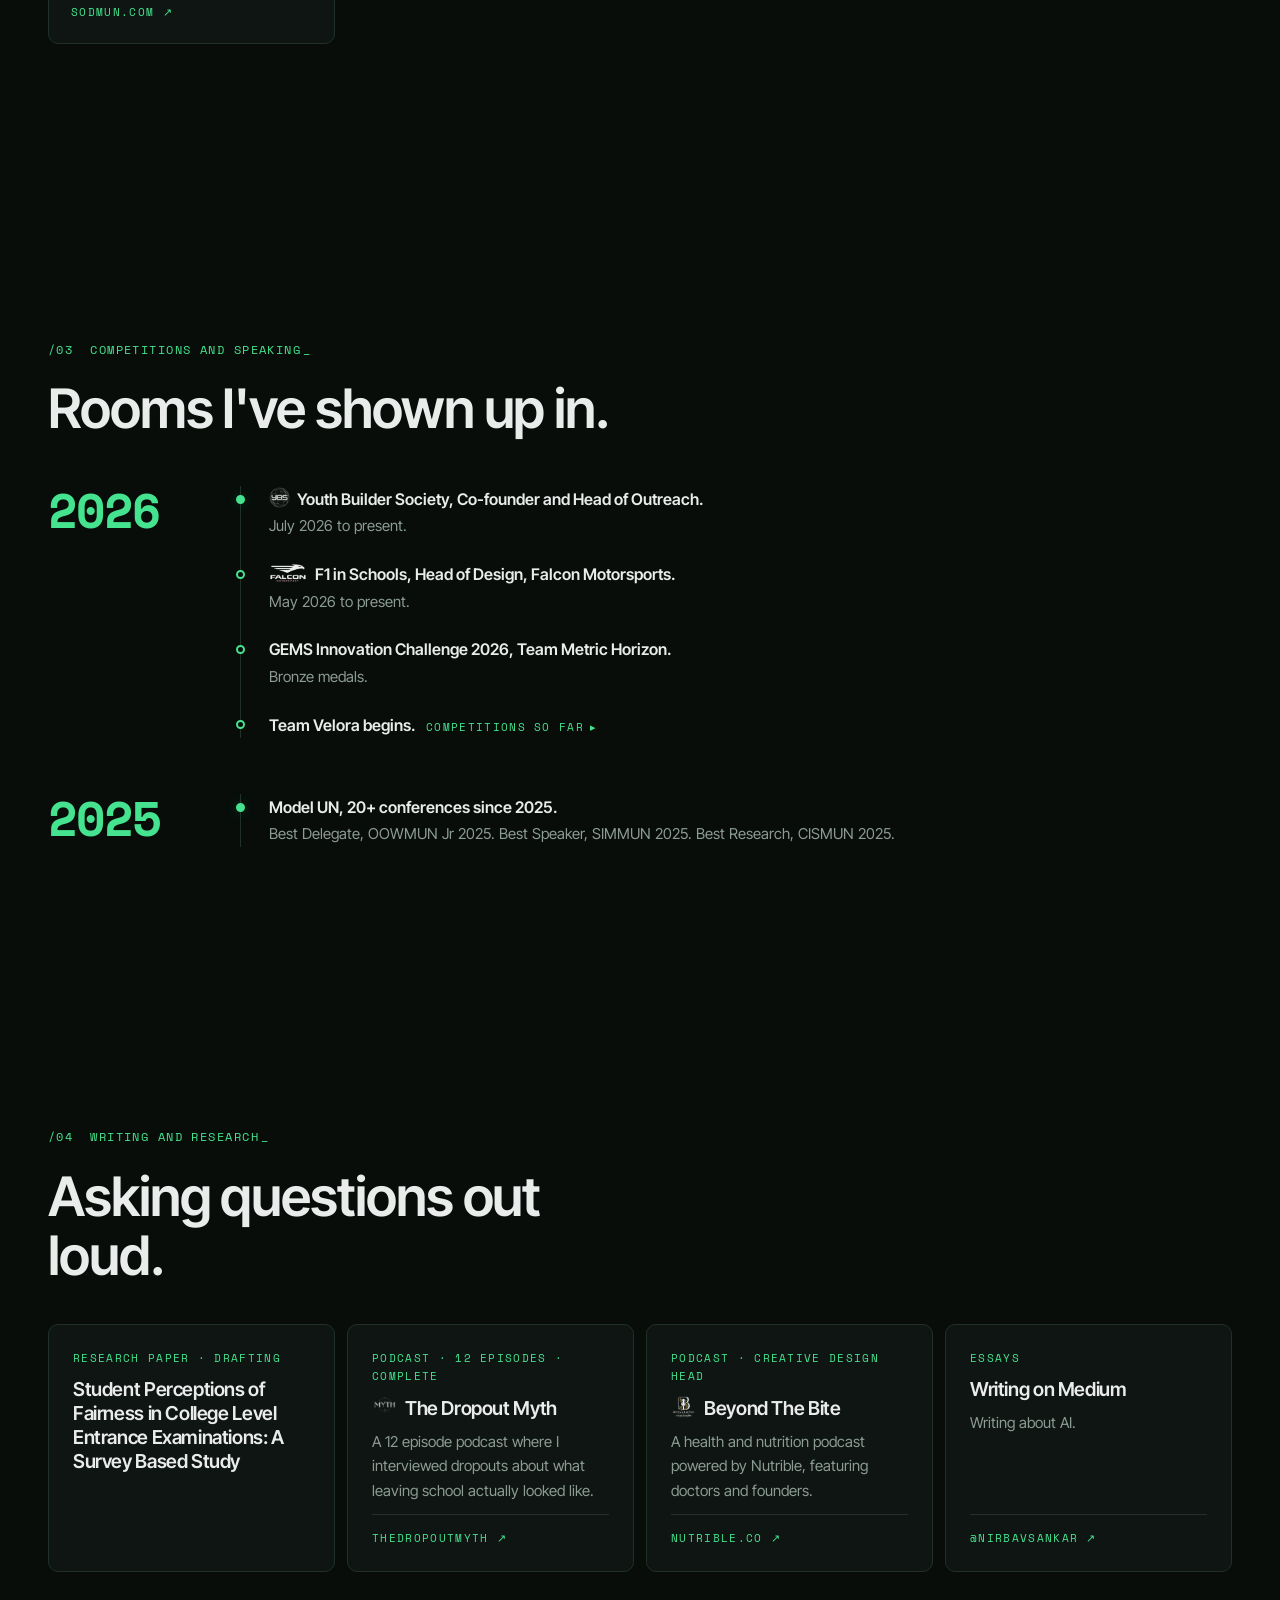
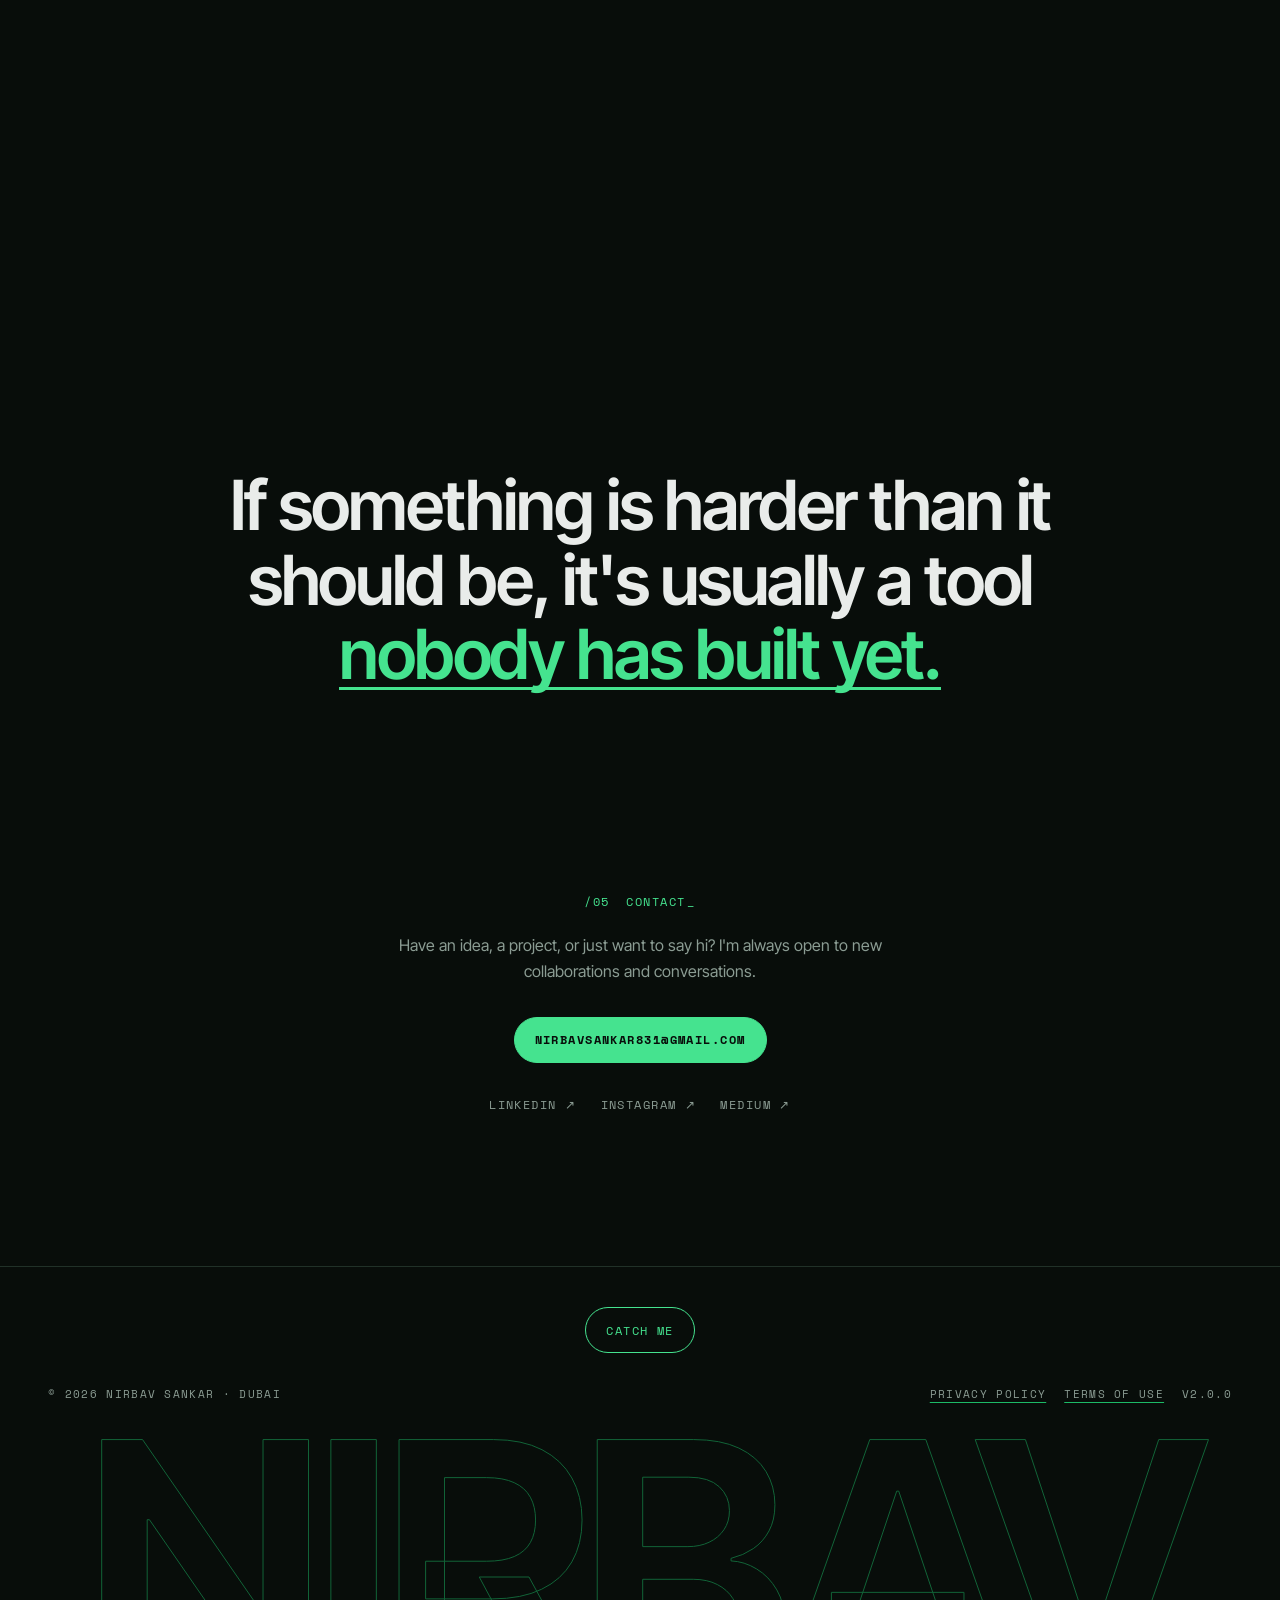
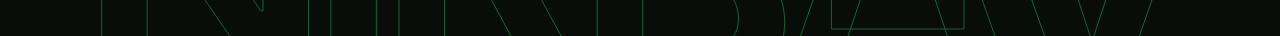
==== commit d4612402: "Favicon: round crop of portrait (32/192 px) plus Apple touch icon Co-Authored-By: Claude Opus 5.5 <n" ====
--- a/index.html
+++ b/index.html
@@ -8,7 +8,9 @@
 <meta name="theme-color" content="#060d09">
 <meta property="og:title" content="Nirbav Sankar">
 <meta property="og:description" content="Grade 9, Dubai. Ships things.">
-<link rel="icon" href="assets/img/favicon.svg" type="image/svg+xml">
+<link rel="icon" href="assets/img/favicon-32.png" sizes="32x32" type="image/png">
+<link rel="icon" href="assets/img/favicon-192.png" sizes="192x192" type="image/png">
+<link rel="apple-touch-icon" href="assets/img/apple-touch-icon.png">
 <link rel="preconnect" href="https://fonts.googleapis.com">
 <link rel="preconnect" href="https://fonts.gstatic.com" crossorigin>
 <link rel="preload" href="assets/fonts/space-mono-400-latin.woff2" as="font" type="font/woff2" crossorigin>
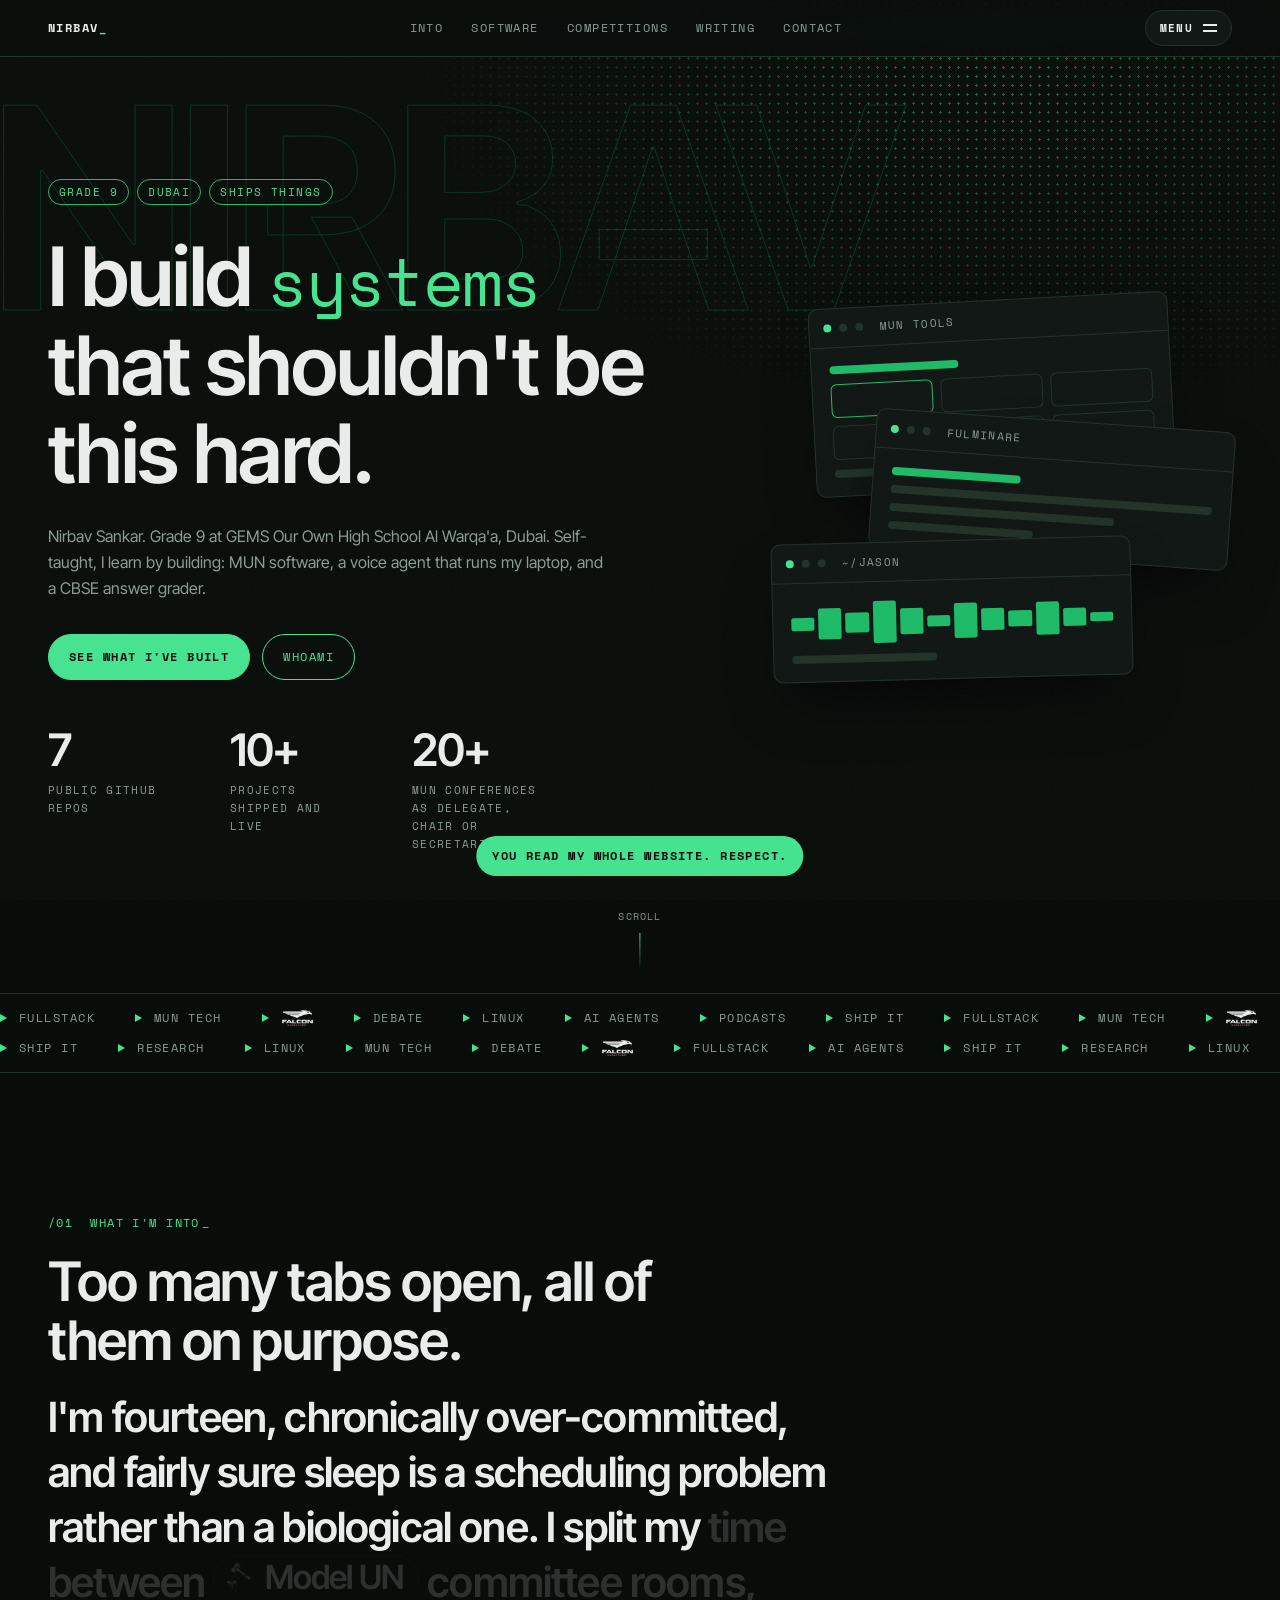
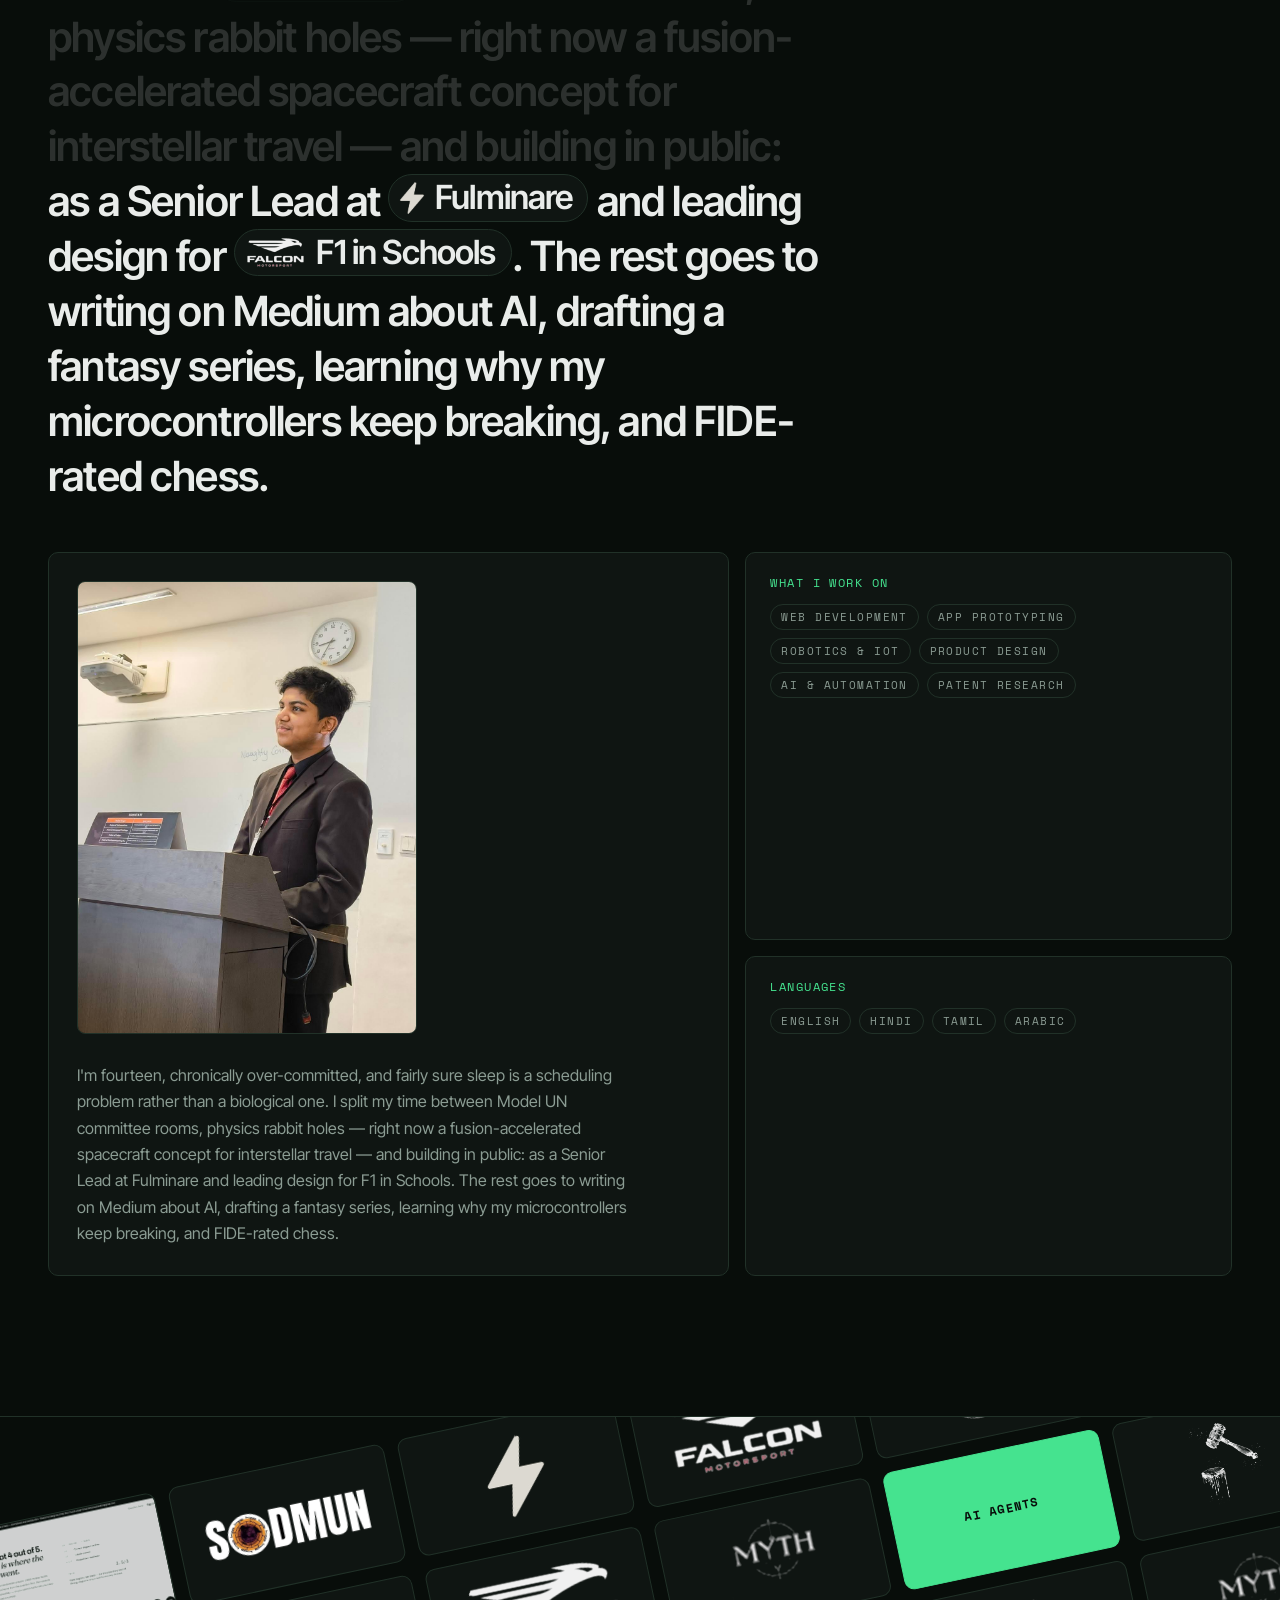
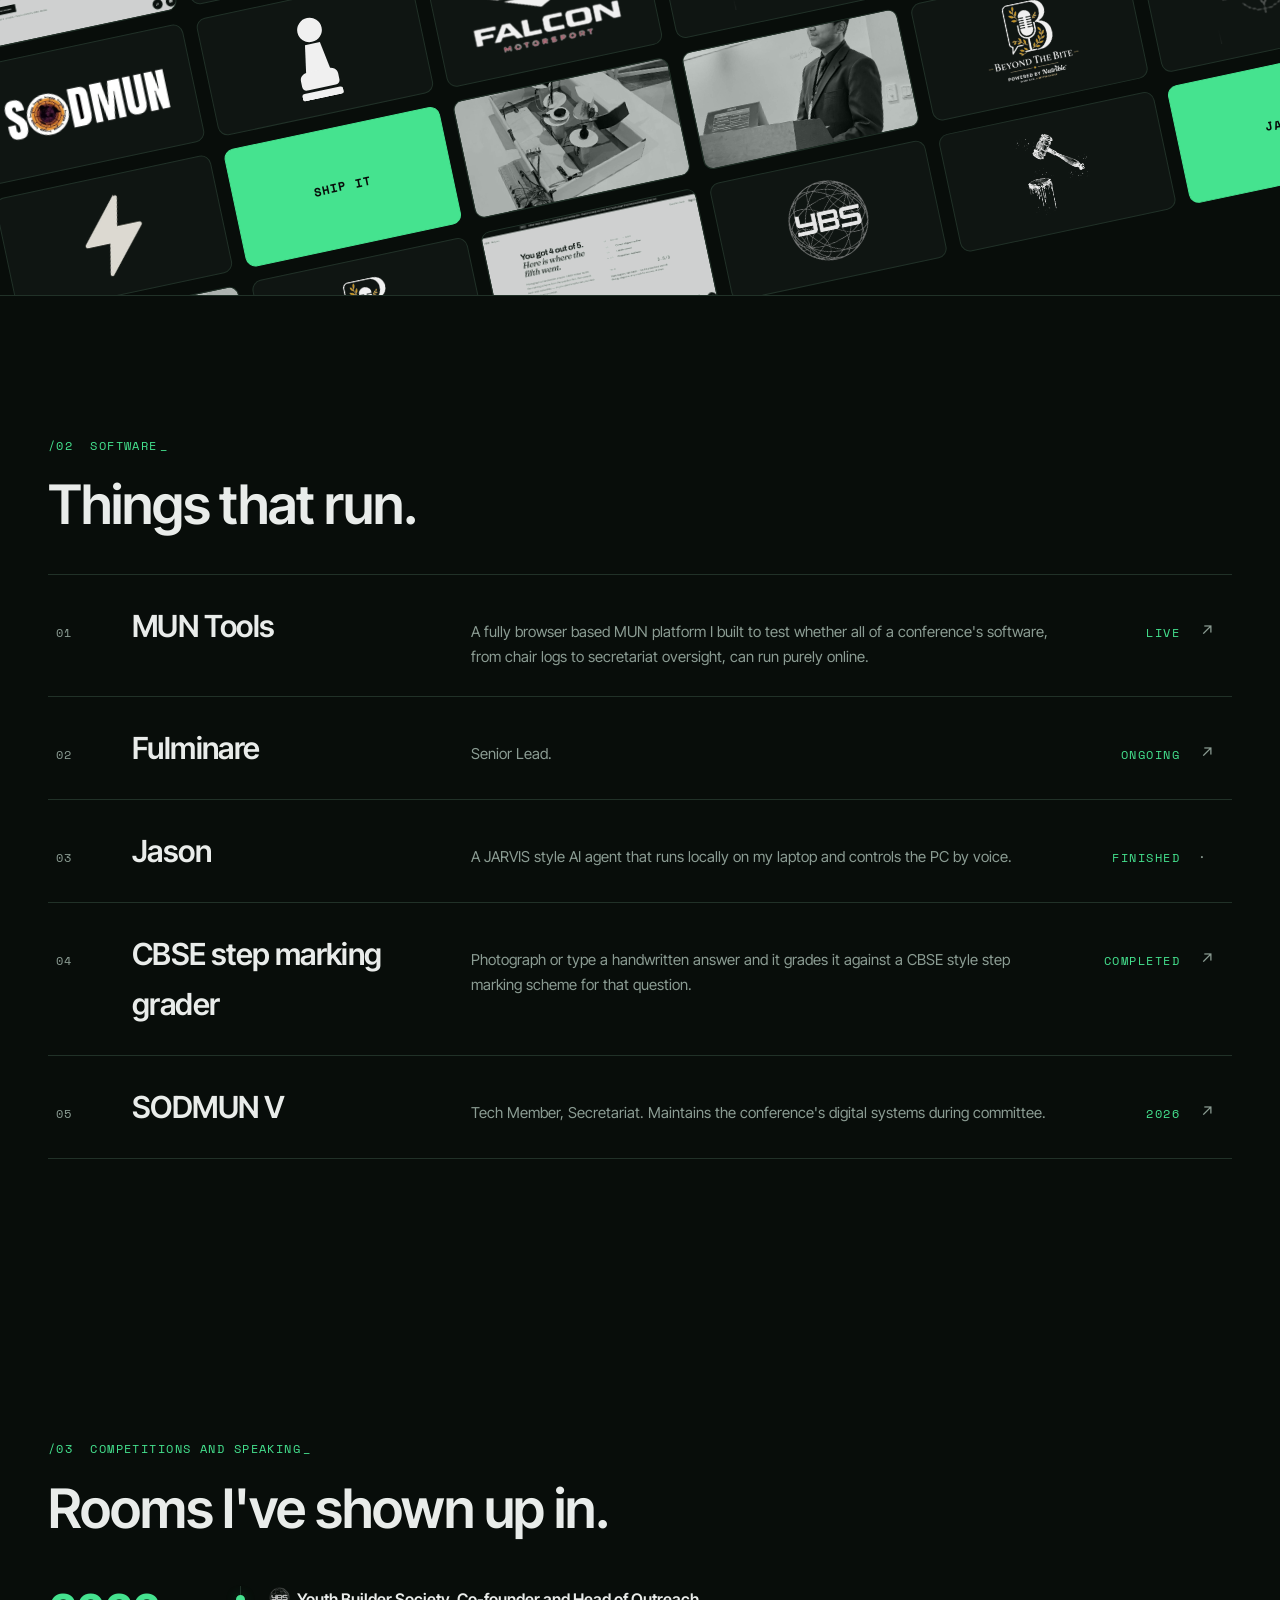
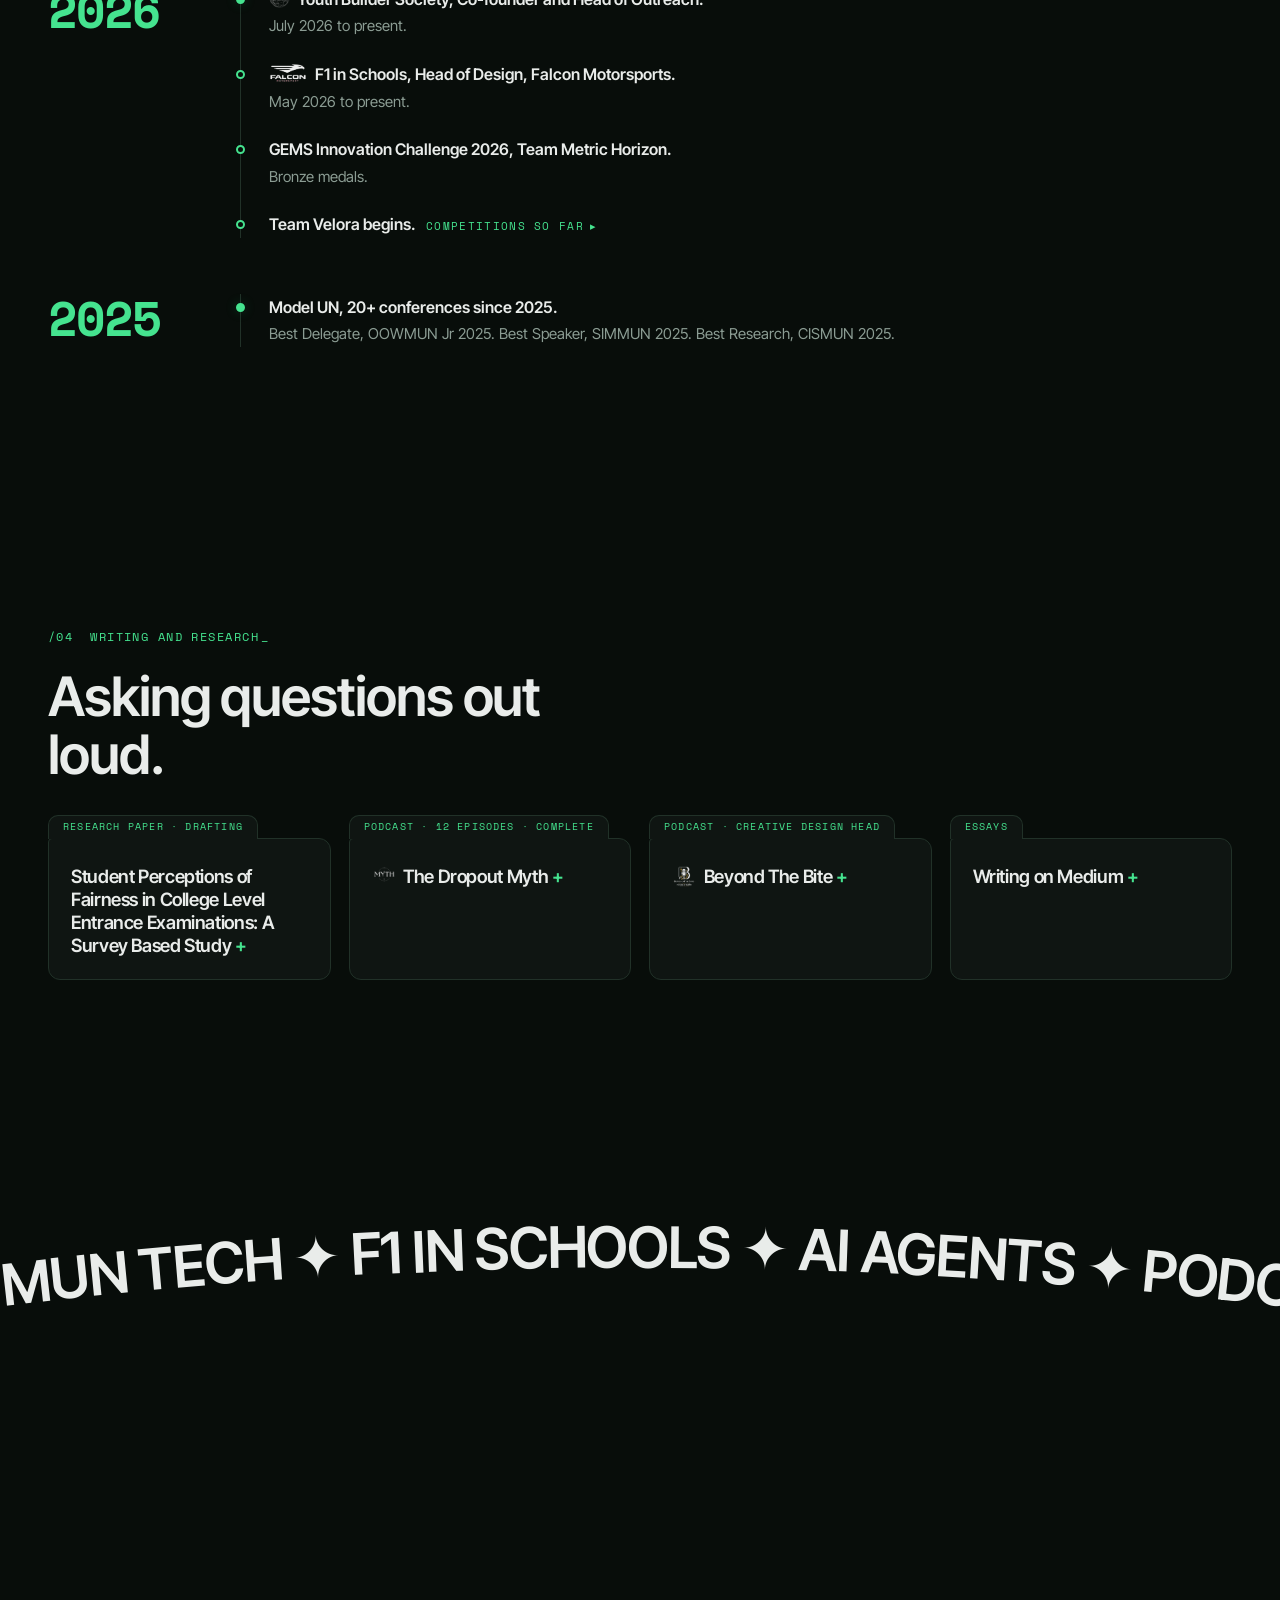
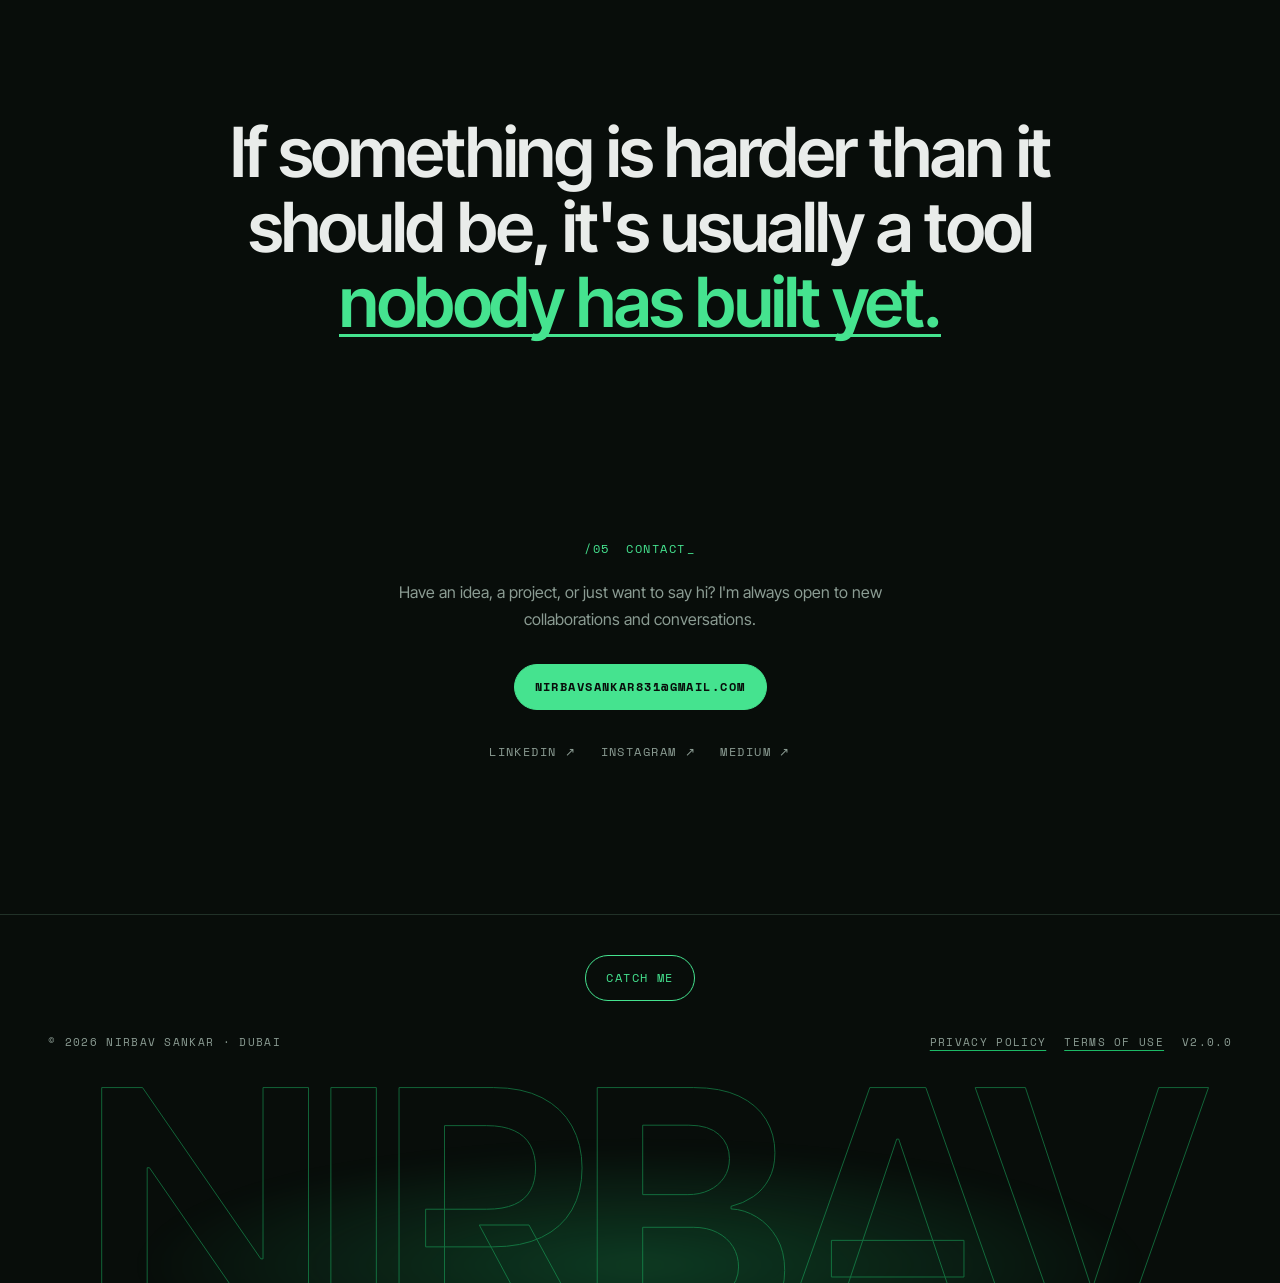
==== commit 6d9ca5be: "Walnut-style pieces: card menu, scroll-lit story, project rows with cursor thumbs, draggable folders" ====
--- a/index.html
+++ b/index.html
@@ -21,6 +21,7 @@
 <script src="js/hue.js" defer></script>
 <script src="js/fun.js" defer></script>
 <script src="js/motion.js" defer></script>
+<script src="js/extras.js" defer></script>
 </head>
 <body>
 <div class="progress" aria-hidden="true"></div>
@@ -43,7 +44,22 @@
       <li><a href="#writing">Writing</a></li>
       <li><a href="#contact">Contact</a></li>
     </ul>
+    <button class="menu-btn" type="button" aria-expanded="false" aria-controls="card-nav">Menu <i aria-hidden="true"></i></button>
   </nav>
+  <div id="card-nav" class="card-nav wrap" hidden>
+    <div class="nav-card">
+      <p class="nav-card-label mono">Explore</p>
+      <a href="#about">What I'm into</a><a href="#software">Software</a><a href="#competitions">Competitions</a><a href="#writing">Writing</a>
+    </div>
+    <div class="nav-card">
+      <p class="nav-card-label mono">Projects</p>
+      <a href="https://app.muntool.nirbav.com">MUN Tools ↗</a><a href="https://fulmina.re">Fulminare ↗</a><a href="https://cbse-helper-v11.vercel.app/">CBSE grader ↗</a><a href="https://sodmun.com">SODMUN ↗</a>
+    </div>
+    <div class="nav-card nav-card-accent">
+      <p class="nav-card-label mono">Contact</p>
+      <a href="mailto:nirbavsankar831@gmail.com">Email</a><a href="https://www.linkedin.com/in/nirbav-sankar-9b287b400/">LinkedIn ↗</a><a href="https://instagram.com/tfw_nirbav_">Instagram ↗</a><a href="https://medium.com/@nirbavsankar">Medium ↗</a>
+    </div>
+  </div>
 </header>
 
 <main id="main">
@@ -97,6 +113,7 @@
         </div>
       </div>
     </div>
+    <a class="hero-scroll mono" href="#about">Scroll<span aria-hidden="true"></span></a>
   </section>
 
   <div class="marquee mono" aria-hidden="true">
@@ -108,8 +125,9 @@
     <div class="wrap">
       <p class="marker mono">/01  What I'm into</p>
       <h2 id="about-title" class="section-title">Too many tabs open, all of them on purpose.</h2>
+      <p class="story">I'm fourteen, chronically over-committed, and fairly sure sleep is a scheduling problem rather than a biological one. I split my time between <span class="story-chip"><img src="assets/img/mun-gavel.png" alt="" loading="lazy" decoding="async">Model UN</span> committee rooms, physics rabbit holes — right now a fusion-accelerated spacecraft concept for interstellar travel — and building in public: as a Senior Lead at <span class="story-chip"><img src="assets/img/fulminare-logo.png" alt="" loading="lazy" decoding="async">Fulminare</span> and leading design for <span class="story-chip"><img src="assets/img/falcon-motorsport-logo.png" alt="" loading="lazy" decoding="async">F1 in Schools</span>. The rest goes to writing on Medium about AI, drafting a fantasy series, learning why my microcontrollers keep breaking, and FIDE-rated chess.</p>
       <div class="into-grid">
-        <div class="panel about">
+        <div class="panel about about-photo">
           <img class="portrait" src="assets/img/nirbav-portrait.jpg" alt="Nirbav Sankar" width="1084" height="1440" loading="lazy" decoding="async">
           <p>I'm fourteen, chronically over-committed, and fairly sure sleep is a scheduling problem rather than a biological one. I split my time between Model UN committee rooms, physics rabbit holes — right now a fusion-accelerated spacecraft concept for interstellar travel — and building in public: as a Senior Lead at Fulminare and leading design for F1 in Schools. The rest goes to writing on Medium about AI, drafting a fantasy series, learning why my microcontrollers keep breaking, and FIDE-rated chess.</p>
         </div>
@@ -140,42 +158,54 @@
     <div class="wrap">
       <p class="marker mono">/02  Software</p>
       <h2 id="software-title" class="section-title">Things that run.</h2>
-      <ul class="cards">
-        <li class="card panel">
-          <div class="card-top mono"><span>01</span><span class="status">Live</span></div>
-          <h3>MUN Tools</h3>
-          <p>A fully browser based MUN platform I built to test whether all of a conference's software, from chair logs to secretariat oversight, can run purely online.</p>
-          <div class="chips mono"><span class="chip">Browser-based</span><span class="chip">Chair logs</span><span class="chip">Secretariat</span></div>
-          <div class="card-foot mono"><a href="https://app.muntool.nirbav.com">app.muntool.nirbav.com ↗</a></div>
-        </li>
-        <li class="card panel">
-          <div class="card-top mono"><span>02</span><span class="status">Ongoing</span></div>
-          <h3><img class="mark" src="assets/img/fulminare-logo.png" alt="" loading="lazy" decoding="async">Fulminare</h3>
-          <p class="role mono">Senior Lead</p>
-          <div class="card-foot mono"><a href="https://fulmina.re">fulmina.re ↗</a></div>
-        </li>
-        <li class="card panel">
-          <div class="card-top mono"><span>03</span><span class="status">Finished</span></div>
-          <h3>Jason</h3>
-          <p>A JARVIS style AI agent that runs locally on my laptop and controls the PC by voice.</p>
-          <div class="chips mono"><span class="chip">Local</span><span class="chip">Voice</span></div>
-          <div class="card-foot mono">Personal project</div>
-        </li>
-        <li class="card panel">
-          <div class="card-top mono"><span>04</span><span class="status">Completed</span></div>
-          <h3>CBSE step marking grader</h3>
-          <p>Photograph or type a handwritten answer and it grades it against a CBSE style step marking scheme for that question.</p>
-          <div class="chips mono"><span class="chip">Vision</span><span class="chip">Step marking</span></div>
-          <div class="card-foot mono"><a href="https://cbse-helper-v11.vercel.app/">cbse-helper-v11.vercel.app ↗</a></div>
-        </li>
-        <li class="card panel">
-          <div class="card-top mono"><span>05</span><span class="status">2026</span></div>
-          <h3><img class="mark mark-word" src="assets/img/sodmun-logo.png" alt="SODMUN" loading="lazy" decoding="async">V</h3>
-          <p class="role mono">Tech Member, Secretariat</p>
-          <p>Maintains the conference's digital systems during committee.</p>
-          <div class="card-foot mono"><a href="https://sodmun.com">sodmun.com ↗</a></div>
-        </li>
-      </ul>
+      <ol class="rows">
+        <li class="row" data-thumb="assets/img/mun-gavel.png">
+          <a class="row-link" href="https://app.muntool.nirbav.com">
+            <span class="row-num mono">01</span>
+            <span class="row-name">MUN Tools</span>
+            <span class="row-summary">A fully browser based MUN platform I built to test whether all of a conference's software, from chair logs to secretariat oversight, can run purely online.</span>
+            <span class="row-status mono">Live</span>
+            <span class="row-arrow" aria-hidden="true">↗</span>
+          </a>
+        </li>
+        <li class="row" data-thumb="assets/img/fulminare-logo.png">
+          <a class="row-link" href="https://fulmina.re">
+            <span class="row-num mono">02</span>
+            <span class="row-name">Fulminare</span>
+            <span class="row-summary">Senior Lead.</span>
+            <span class="row-status mono">Ongoing</span>
+            <span class="row-arrow" aria-hidden="true">↗</span>
+          </a>
+        </li>
+        <li class="row">
+          <div class="row-link">
+            <span class="row-num mono">03</span>
+            <span class="row-name">Jason</span>
+            <span class="row-summary">A JARVIS style AI agent that runs locally on my laptop and controls the PC by voice.</span>
+            <span class="row-status mono">Finished</span>
+            <span class="row-arrow" aria-hidden="true">·</span>
+          </div>
+        </li>
+        <li class="row" data-thumb="assets/img/cbse-helper.png">
+          <a class="row-link" href="https://cbse-helper-v11.vercel.app/">
+            <span class="row-num mono">04</span>
+            <span class="row-name">CBSE step marking grader</span>
+            <span class="row-summary">Photograph or type a handwritten answer and it grades it against a CBSE style step marking scheme for that question.</span>
+            <span class="row-status mono">Completed</span>
+            <span class="row-arrow" aria-hidden="true">↗</span>
+          </a>
+        </li>
+        <li class="row" data-thumb="assets/img/sodmun-logo.png">
+          <a class="row-link" href="https://sodmun.com">
+            <span class="row-num mono">05</span>
+            <span class="row-name">SODMUN V</span>
+            <span class="row-summary">Tech Member, Secretariat. Maintains the conference's digital systems during committee.</span>
+            <span class="row-status mono">2026</span>
+            <span class="row-arrow" aria-hidden="true">↗</span>
+          </a>
+        </li>
+      </ol>
+      <div class="row-thumb" aria-hidden="true"><img alt=""></div>
     </div>
   </section>
 
@@ -216,32 +246,39 @@
     <div class="wrap">
       <p class="marker mono">/04  Writing and research</p>
       <h2 id="writing-title" class="section-title">Asking questions out loud.</h2>
-      <ul class="writing">
-        <li class="panel">
-          <span class="kind mono">Research paper · Drafting</span>
+      <ul class="writing folders">
+        <li class="folder" tabindex="0" aria-expanded="false">
+          <span class="folder-tab mono">Research paper · Drafting</span>
           <h3>Student Perceptions of Fairness in College Level Entrance Examinations: A Survey Based Study</h3>
-        </li>
-        <li class="panel">
-          <span class="kind mono">Podcast · 12 episodes · Complete</span>
+          <div class="folder-body"><p>In progress.</p></div>
+        </li>
+        <li class="folder" tabindex="0" aria-expanded="false">
+          <span class="folder-tab mono">Podcast · 12 episodes · Complete</span>
           <h3><img class="mark" src="assets/img/dropout-myth-logo.png" alt="" loading="lazy" decoding="async">The Dropout Myth</h3>
-          <p>A 12 episode podcast where I interviewed dropouts about what leaving school actually looked like.</p>
-          <div class="card-foot mono"><a href="https://welcome.inquires-thedropoutmyth.workers.dev/">thedropoutmyth ↗</a></div>
-        </li>
-        <li class="panel">
-          <span class="kind mono">Podcast · Creative Design Head</span>
+          <div class="folder-body"><p>A 12 episode podcast where I interviewed dropouts about what leaving school actually looked like.</p>
+          <div class="card-foot mono"><a href="https://welcome.inquires-thedropoutmyth.workers.dev/">thedropoutmyth ↗</a></div></div>
+        </li>
+        <li class="folder" tabindex="0" aria-expanded="false">
+          <span class="folder-tab mono">Podcast · Creative Design Head</span>
           <h3><img class="mark" src="assets/img/beyond-the-bite-logo.png" alt="" loading="lazy" decoding="async">Beyond The Bite</h3>
-          <p>A health and nutrition podcast powered by Nutrible, featuring doctors and founders.</p>
-          <div class="card-foot mono"><a href="https://nutrible.co/">nutrible.co ↗</a></div>
-        </li>
-        <li class="panel">
-          <span class="kind mono">Essays</span>
+          <div class="folder-body"><p>A health and nutrition podcast powered by Nutrible, featuring doctors and founders.</p>
+          <div class="card-foot mono"><a href="https://nutrible.co/">nutrible.co ↗</a></div></div>
+        </li>
+        <li class="folder" tabindex="0" aria-expanded="false">
+          <span class="folder-tab mono">Essays</span>
           <h3>Writing on Medium</h3>
-          <p>Writing about AI.</p>
-          <div class="card-foot mono"><a href="https://medium.com/@nirbavsankar">@nirbavsankar ↗</a></div>
+          <div class="folder-body"><p>Writing about AI.</p>
+          <div class="card-foot mono"><a href="https://medium.com/@nirbavsankar">@nirbavsankar ↗</a></div></div>
         </li>
       </ul>
     </div>
   </section>
+
+  <div class="curved-loop" aria-hidden="true">
+    <svg viewBox="0 0 1440 200" preserveAspectRatio="none"><path id="loop-curve" d="M-200,150 Q720,10 1640,150" fill="none"/>
+      <text><textPath href="#loop-curve" startOffset="0">Build in public ✦ Ship it ✦ MUN tech ✦ F1 in Schools ✦ AI agents ✦ Podcasts ✦ Research ✦ Build in public ✦ Ship it ✦ MUN tech ✦ F1 in Schools ✦ AI agents ✦ Podcasts ✦ Research ✦ </textPath></text>
+    </svg>
+  </div>
 
   <section id="contact" data-hue="148" aria-labelledby="thesis">
     <div class="thesis wrap">
--- a/styles/site.css
+++ b/styles/site.css
@@ -475,3 +475,97 @@
 @keyframes bar-pulse { from { transform: scaleY(var(--h)); } to { transform: scaleY(.18); } }
 .loader.scatter .intro-bars { animation-play-state: paused; }
 .loader.scatter .intro-bars i { translate: var(--sx) var(--sy); rotate: var(--sr); opacity: 0; }
+
+/* ================= walnut-inspired pieces ================= */
+
+/* card nav */
+.menu-btn { display: none; align-items: center; gap: 10px; height: 36px; padding: 0 14px; border-radius: 999px; border: 1px solid var(--line); background: var(--panel); color: var(--ink); font: 700 11px/1 var(--font-mono); letter-spacing: .12em; text-transform: uppercase; cursor: pointer; }
+.menu-btn i { width: 14px; height: 8px; position: relative; }
+.menu-btn i::before, .menu-btn i::after { content: ''; position: absolute; left: 0; right: 0; height: 1.5px; background: currentColor; transition: transform .3s var(--ease), top .3s var(--ease); }
+.menu-btn i::before { top: 0; }
+.menu-btn i::after { top: 6px; }
+.menu-btn[aria-expanded="true"] i::before { top: 3px; transform: rotate(45deg); }
+.menu-btn[aria-expanded="true"] i::after { top: 3px; transform: rotate(-45deg); }
+.menu-btn:hover { border-color: var(--accent); }
+.js .menu-btn { display: inline-flex; }
+.card-nav { display: grid; grid-template-columns: repeat(3, 1fr); gap: 10px; padding-block: 0 14px; opacity: 0; transform: translateY(-10px); transition: opacity .3s ease, transform .35s var(--ease); }
+.card-nav[hidden] { display: none; }
+.card-nav.open { opacity: 1; transform: none; }
+.nav-card { display: flex; flex-direction: column; gap: 4px; padding: 18px 20px; border-radius: var(--radius); background: var(--panel); border: 1px solid var(--line); min-height: 170px; }
+.nav-card a { color: var(--ink); text-decoration: none; font-size: 18px; font-weight: 600; letter-spacing: -.01em; padding: 3px 0; }
+.nav-card a:hover { color: var(--accent); }
+.nav-card-label { color: var(--ink-mute); margin-bottom: auto; padding-bottom: 14px; }
+.nav-card-accent { background: var(--accent); border-color: var(--accent); }
+.nav-card-accent a, .nav-card-accent .nav-card-label { color: var(--bg); }
+.nav-card-accent a:hover { color: #000; }
+.card-nav.open .nav-card { animation: fade-up .45s var(--ease) both; }
+.card-nav.open .nav-card:nth-child(2) { animation-delay: .06s; }
+.card-nav.open .nav-card:nth-child(3) { animation-delay: .12s; }
+@media (max-width: 720px) {
+  .js .nav ul { display: none; }
+  .card-nav { grid-template-columns: 1fr; max-height: calc(100vh - 70px); overflow-y: auto; }
+  .nav-card { min-height: 0; }
+}
+
+/* hero scroll cue */
+.hero-scroll { position: absolute; left: 50%; bottom: 22px; translate: -50% 0; display: flex; flex-direction: column; align-items: center; gap: 8px; color: var(--ink-mute); text-decoration: none; font-size: 10px; }
+.hero-scroll span { width: 1px; height: 38px; background: linear-gradient(var(--accent), transparent); transform-origin: top; animation: scroll-cue 1.8s ease-in-out infinite; }
+@keyframes scroll-cue { 0% { transform: scaleY(0); transform-origin: top; } 50% { transform: scaleY(1); transform-origin: top; } 51% { transform-origin: bottom; } 100% { transform: scaleY(0); transform-origin: bottom; } }
+@media (max-width: 900px) { .hero-scroll { display: none; } }
+
+/* story */
+.story { font-size: clamp(1.5rem, 3.4vw, 2.6rem); line-height: 1.32; font-weight: 600; letter-spacing: -.02em; max-width: 30ch; margin: 8px 0 48px; color: var(--ink); }
+.story-chip { display: inline-flex; align-items: center; gap: .3em; padding: .02em .45em .02em .3em; border: 1px solid var(--line); border-radius: 999px; background: var(--panel); white-space: nowrap; vertical-align: .05em; font-size: .8em; }
+.story-chip img { height: 1em; width: auto; max-width: 2.2em; object-fit: contain; }
+.story-live .story-word { opacity: .16; transition: opacity .35s ease, border-color .35s ease; }
+.story-live .story-word.lit { opacity: 1; }
+.story-live .story-chip.lit { border-color: var(--accent-dim); }
+.into-grid .about-photo { grid-template-columns: 1fr; }
+.about-photo .portrait { max-width: 340px; }
+
+/* project rows */
+.rows { list-style: none; margin: 40px 0 0; padding: 0; border-top: 1px solid var(--line); }
+.row-link { display: grid; grid-template-columns: 56px minmax(140px, 1.1fr) 2fr 110px 24px; gap: 20px; align-items: baseline; padding: 26px 8px; border-bottom: 1px solid var(--line); color: inherit; text-decoration: none; position: relative; transition: padding .35s var(--ease), background .35s ease; }
+.row-num { color: var(--ink-mute); }
+.row-name { font-size: clamp(1.3rem, 2.4vw, 1.9rem); font-weight: 600; letter-spacing: -.02em; transition: color .25s ease; }
+.row-summary { color: var(--ink-mute); font-size: 15px; }
+.row-status { color: var(--accent); text-align: right; }
+.row-arrow { color: var(--ink-mute); transition: transform .3s var(--ease), color .25s; }
+a.row-link:hover { padding-left: 20px; background: linear-gradient(90deg, var(--glow), transparent 70%); }
+a.row-link:hover .row-name, a.row-link:hover .row-arrow { color: var(--accent); }
+a.row-link:hover .row-arrow { transform: translate(3px, -3px); }
+.row-thumb { position: fixed; left: 0; top: 0; z-index: 40; width: 220px; height: 140px; border-radius: 12px; overflow: hidden; pointer-events: none; background: var(--panel); border: 1px solid var(--line); box-shadow: 0 30px 60px -20px #000c; opacity: 0; scale: .85; transition: opacity .25s ease, scale .3s var(--ease); }
+.row-thumb.show { opacity: 1; scale: 1; }
+.row-thumb img { width: 100%; height: 100%; object-fit: contain; padding: 18px; }
+@media (max-width: 760px) {
+  .row-link { grid-template-columns: 36px 1fr auto; gap: 6px 14px; }
+  .row-summary { grid-column: 2 / -1; }
+  .row-status { grid-row: 1; grid-column: 3; }
+  .row-arrow, .row-thumb { display: none; }
+}
+
+/* writing folders */
+@property --bob { syntax: '<length>'; inherits: false; initial-value: 0px; }
+.folders { gap: 34px 18px; padding-top: 14px; }
+.folder { position: relative; list-style: none; padding: 26px 22px 22px; border-radius: 4px 12px 12px 12px; background: var(--panel); border: 1px solid var(--line); display: flex; flex-direction: column; gap: 10px; outline-offset: 4px; translate: var(--dx, 0px) calc(var(--dy, 0px) + var(--bob)); transition: border-color .22s, box-shadow .22s; }
+.js .folder { cursor: grab; touch-action: none; user-select: none; }
+.folder-tab { position: absolute; left: -1px; top: -24px; height: 24px; padding: 0 14px; display: flex; align-items: center; border: 1px solid var(--line); border-bottom: 0; border-radius: 10px 10px 0 0; background: var(--panel); color: var(--accent); font-size: 10px; max-width: calc(100% - 20px); white-space: nowrap; overflow: hidden; text-overflow: ellipsis; }
+.folder h3 { font-size: 1.15rem; line-height: 1.25; }
+.folder p { color: var(--ink-mute); font-size: 15px; }
+.folder:hover, .folder:focus-visible { border-color: var(--accent); box-shadow: 0 16px 40px -18px var(--glow); }
+.folder:hover .folder-tab { border-color: var(--accent); }
+.folder[data-drag] { cursor: grabbing; z-index: 5; box-shadow: 0 30px 60px -20px #000c; }
+.motion .folder:not([data-drag]) { animation: folder-bob 5s ease-in-out var(--fd, 0s) infinite alternate; }
+@keyframes folder-bob { to { --bob: -7px; } }
+.js .folder:not([data-open]) .folder-body { display: none; }
+.js .folder:not([data-open]) h3::after { content: ' +'; color: var(--accent); }
+.js .folder[data-open] h3::after { content: ' \2013'; color: var(--accent); }
+.folder[data-open] .folder-body { display: grid; gap: 10px; animation: fade-up .35s var(--ease) both; }
+
+/* curved loop */
+.curved-loop { position: relative; z-index: 1; margin-top: clamp(20px, 6vw, 60px); height: clamp(110px, 14vw, 200px); overflow: hidden; }
+.curved-loop svg { width: 100%; height: 100%; overflow: visible; }
+.curved-loop text { font: 600 64px var(--font-sans); letter-spacing: -.02em; fill: var(--ink); text-transform: uppercase; }
+
+/* footer glow */
+footer::before { content: ''; position: absolute; left: 50%; bottom: -30%; width: min(1100px, 120vw); height: 70%; translate: -50% 0; background: radial-gradient(ellipse at center, var(--glow), transparent 65%); pointer-events: none; z-index: 0; filter: blur(10px); }
